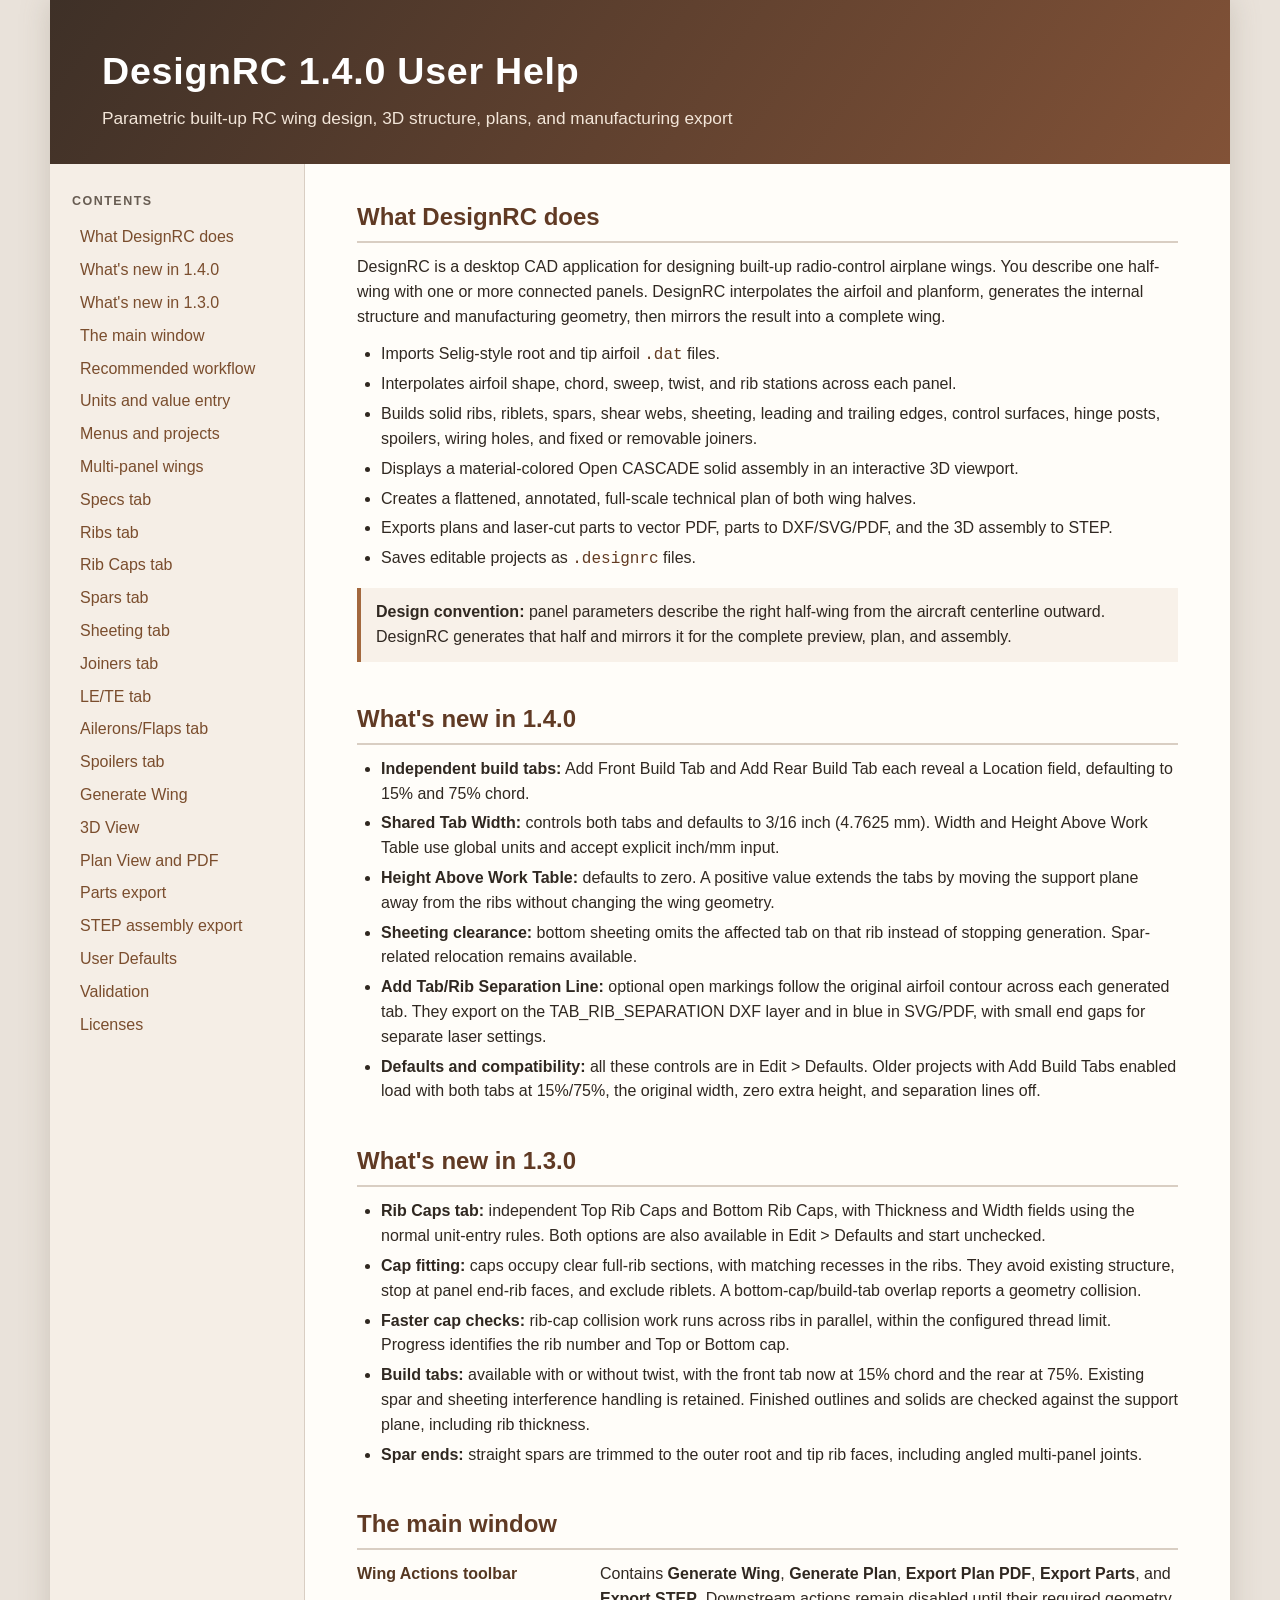
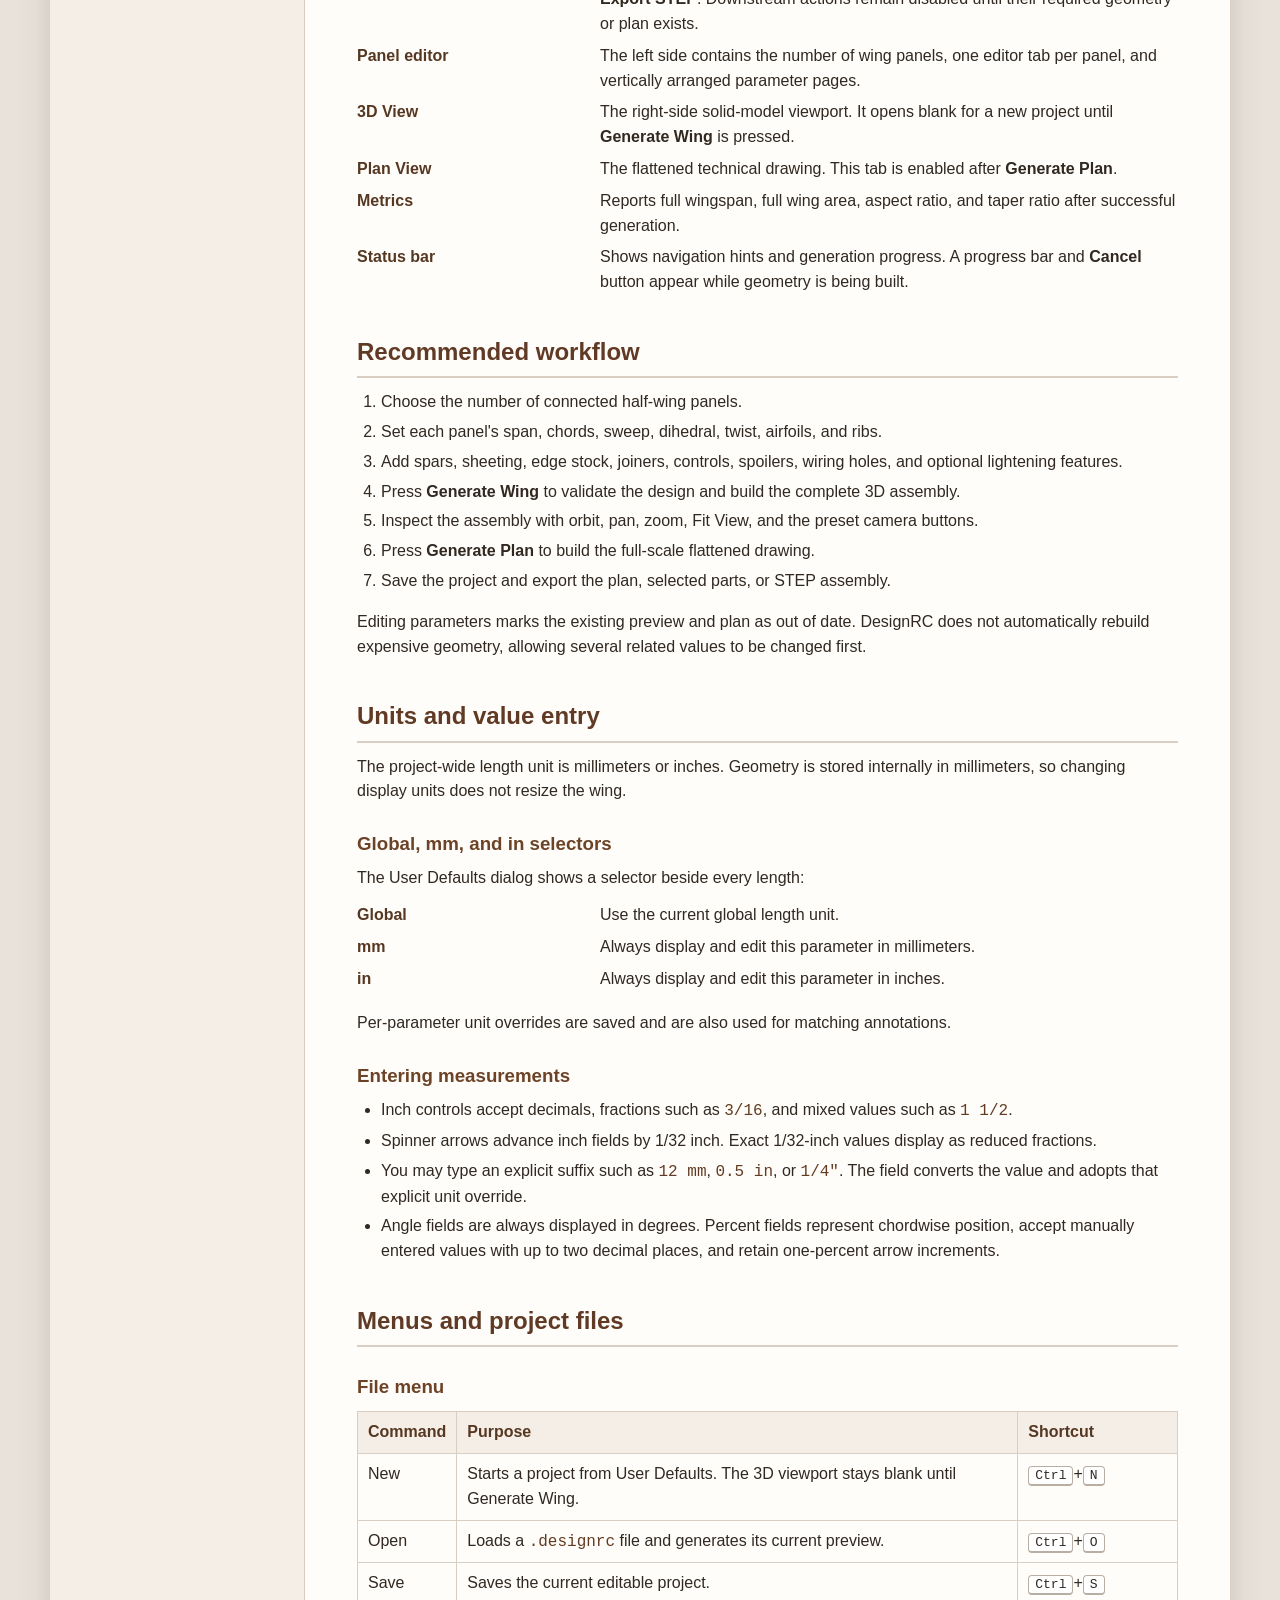
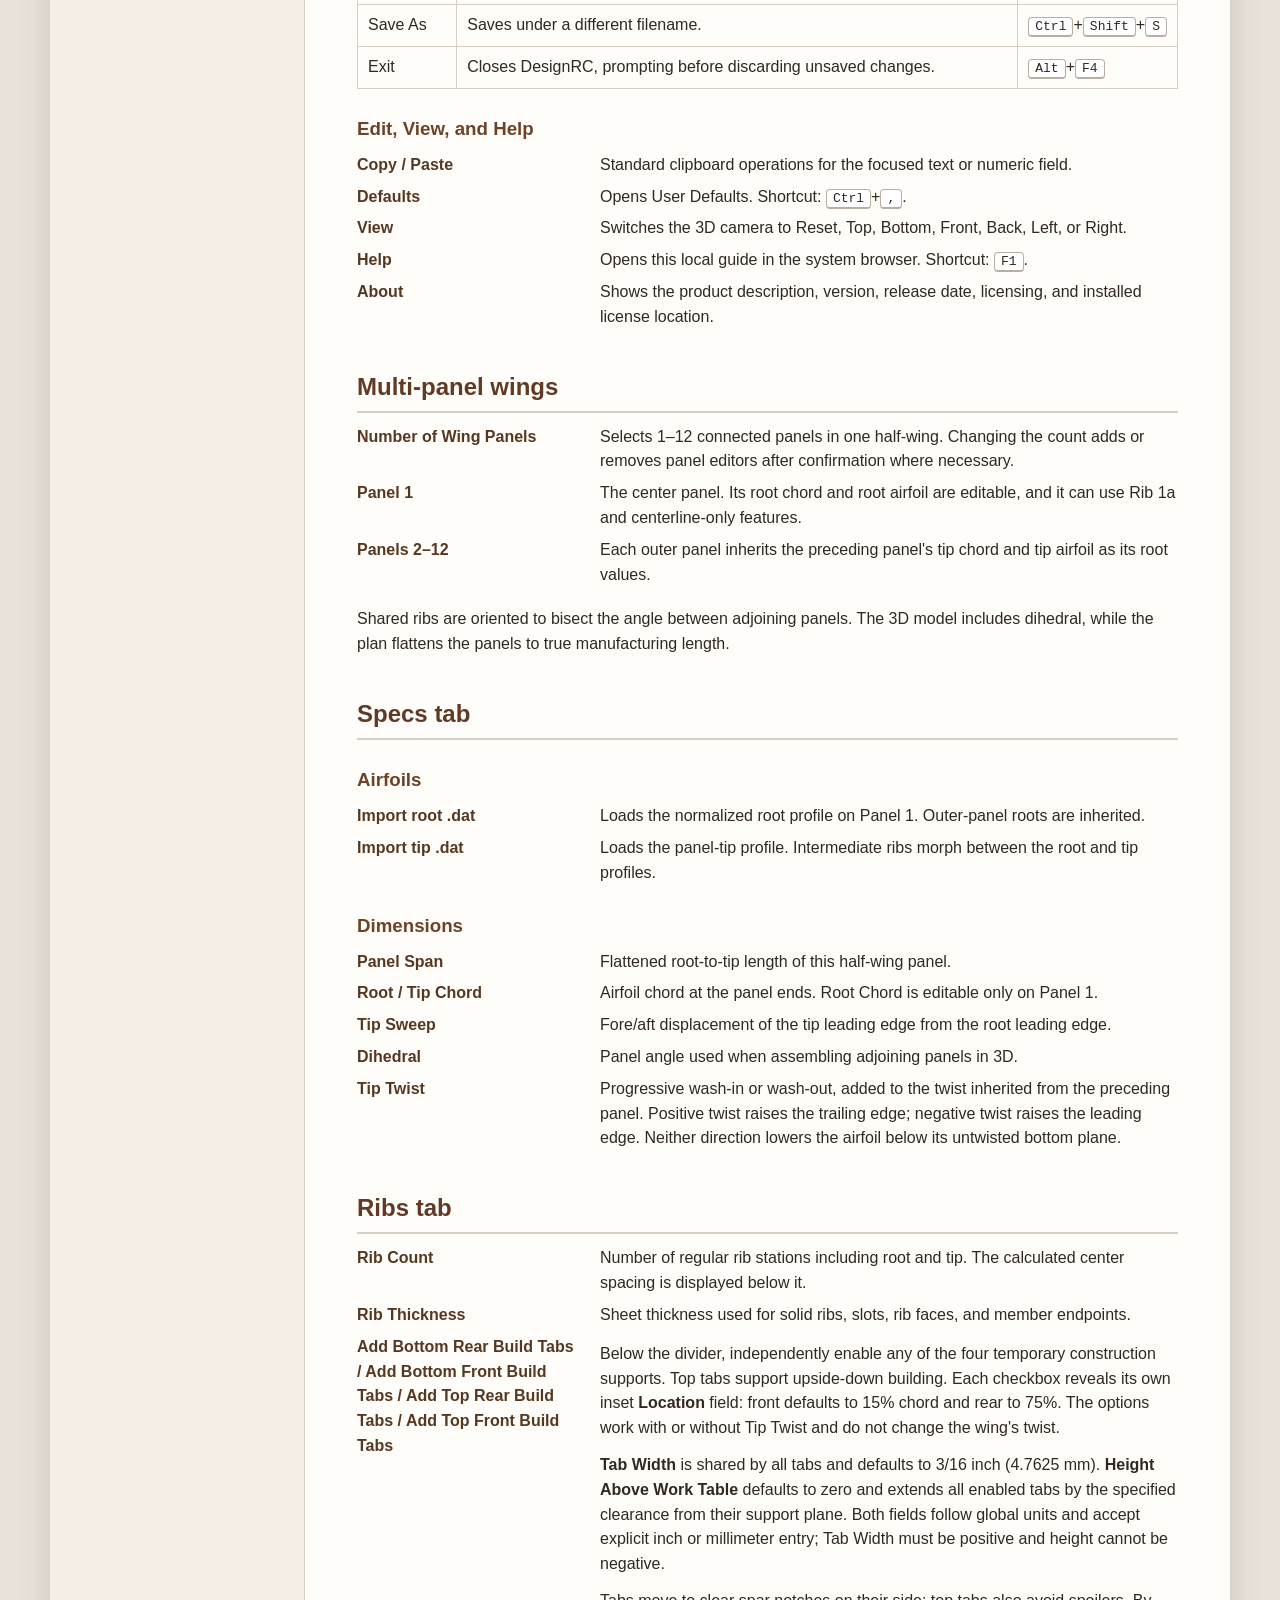
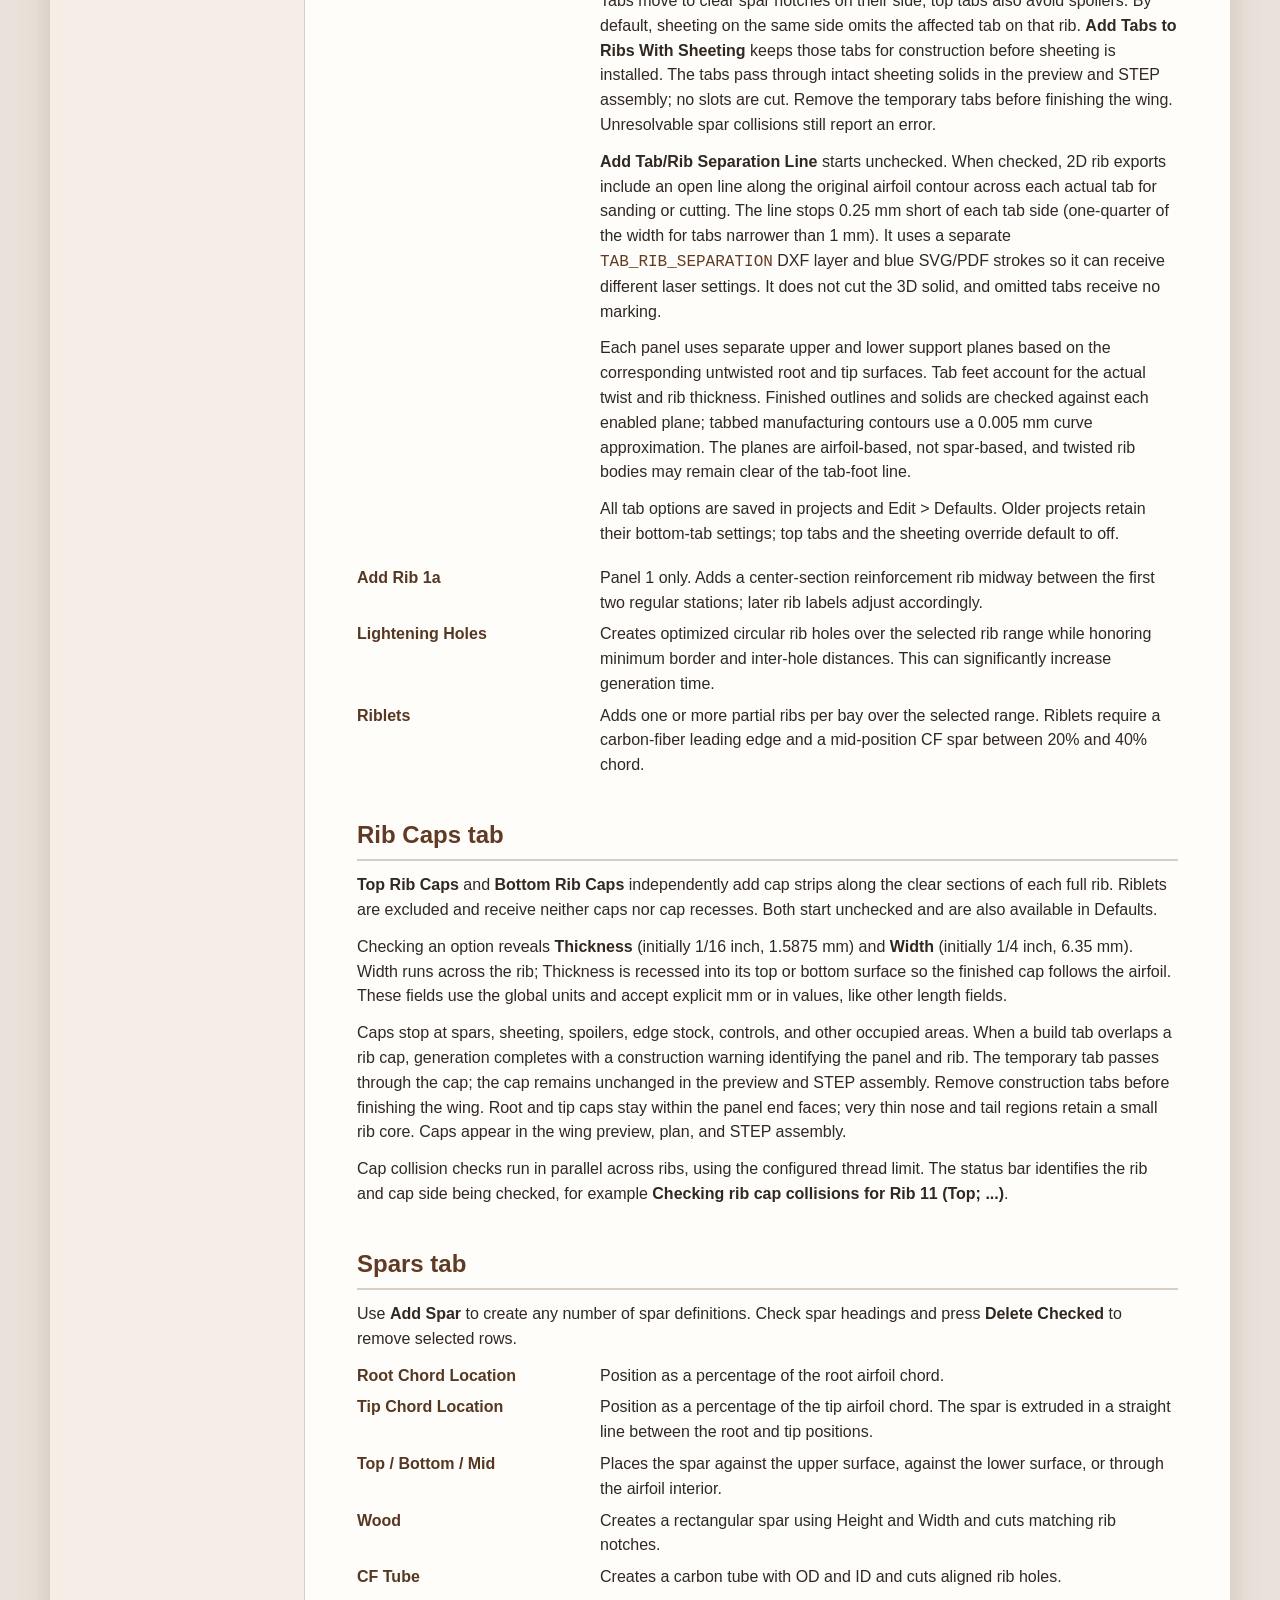
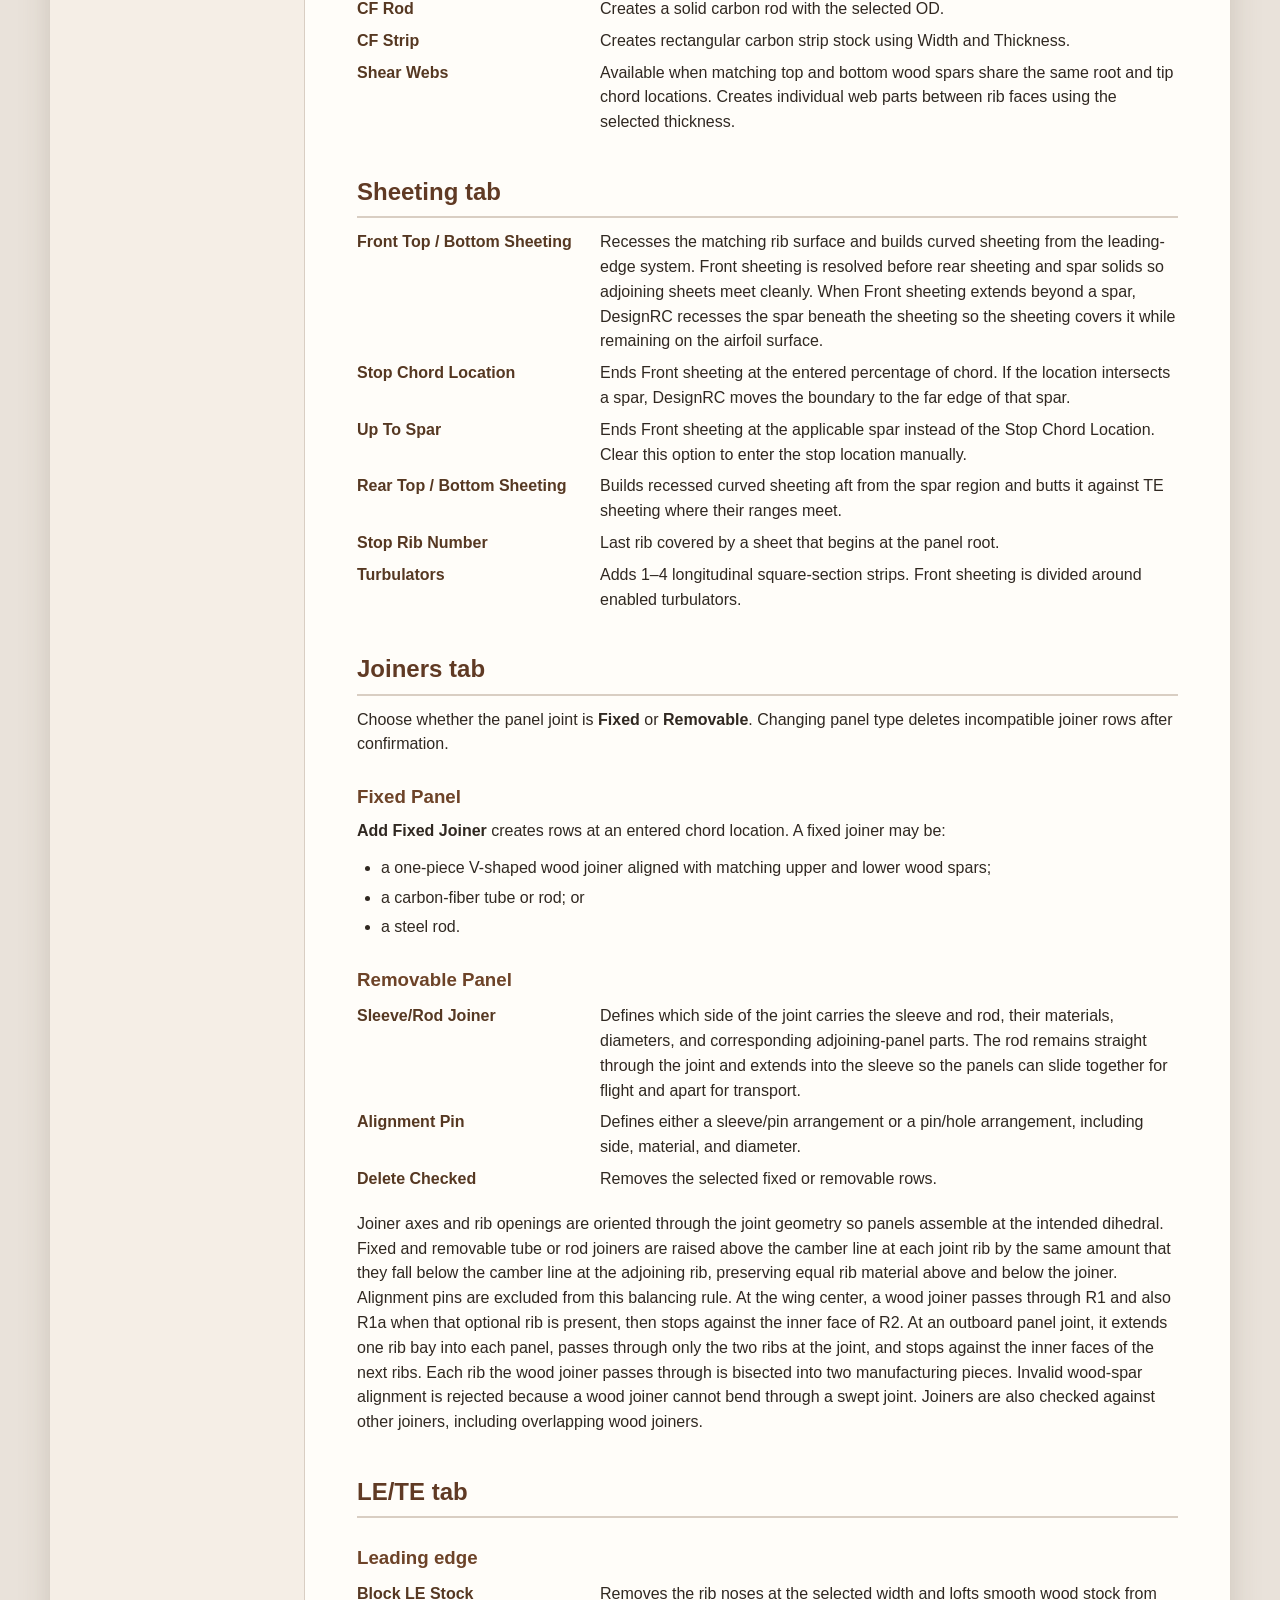
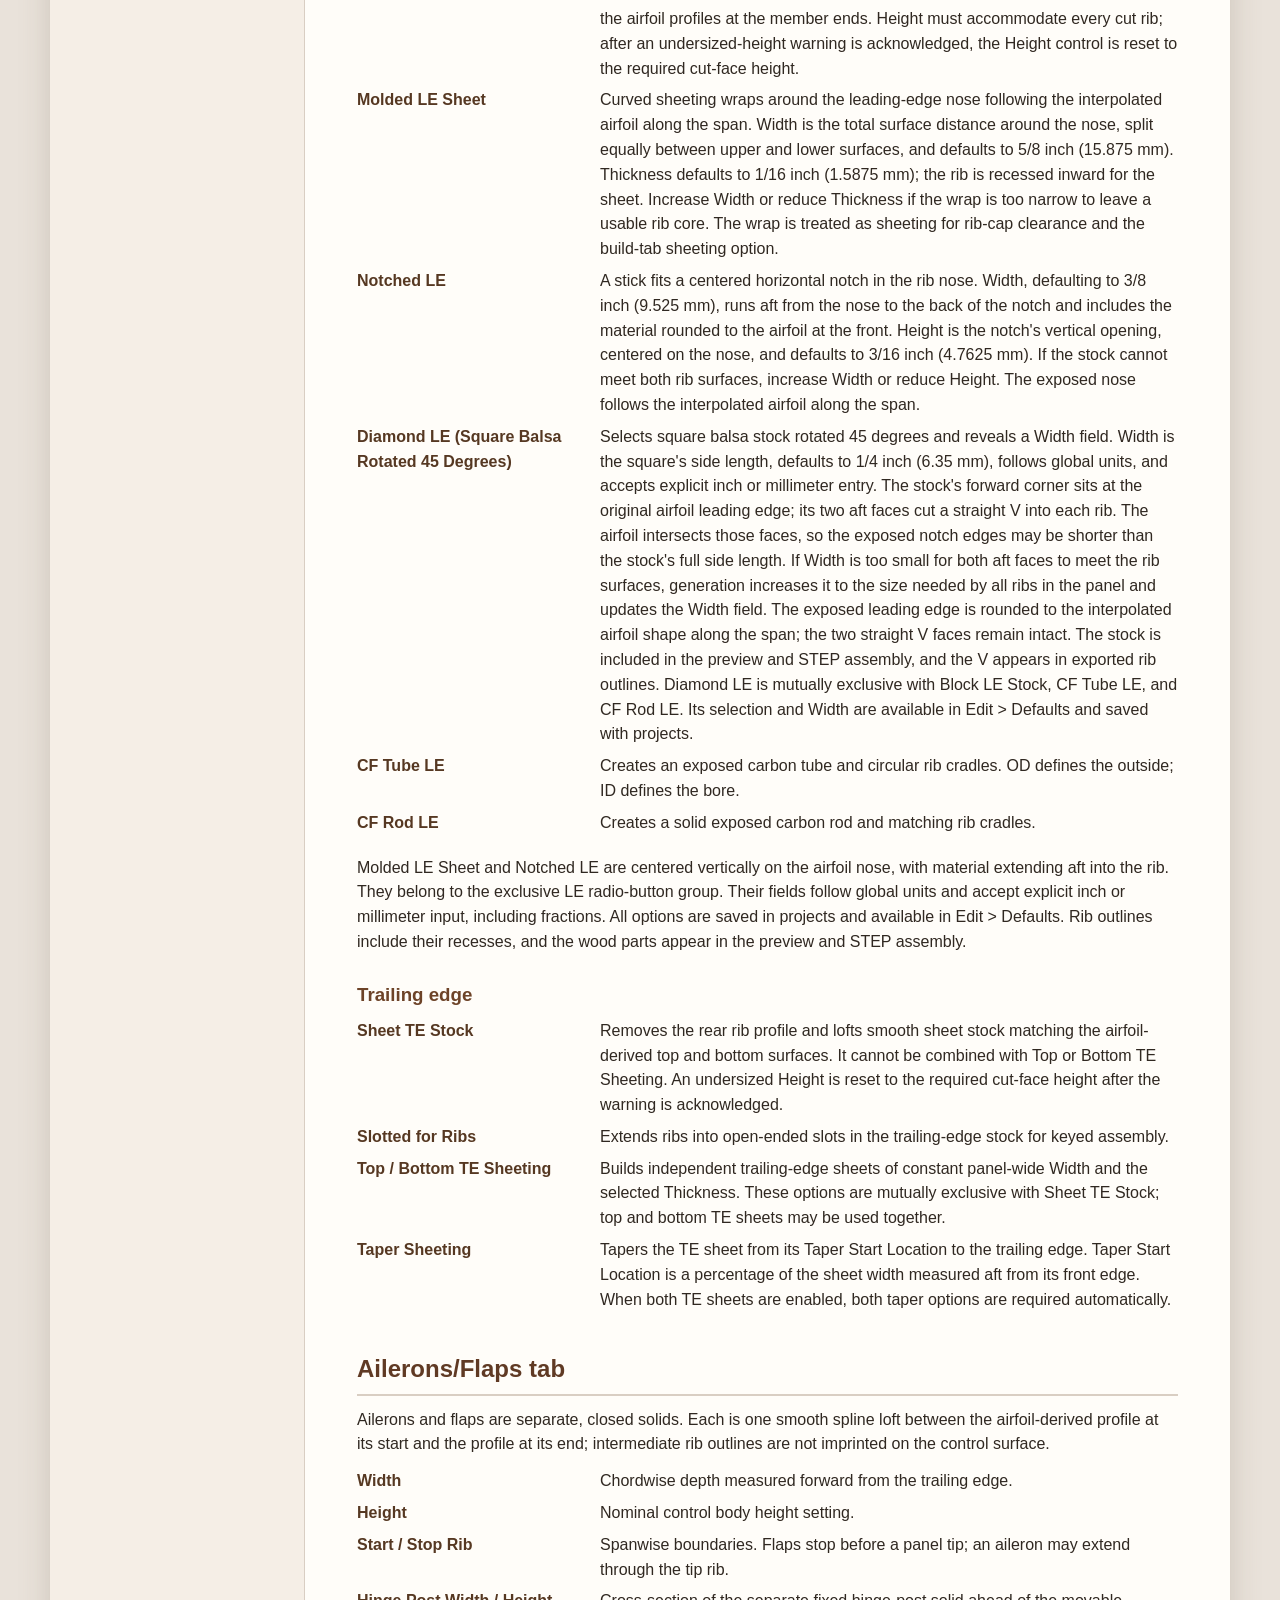
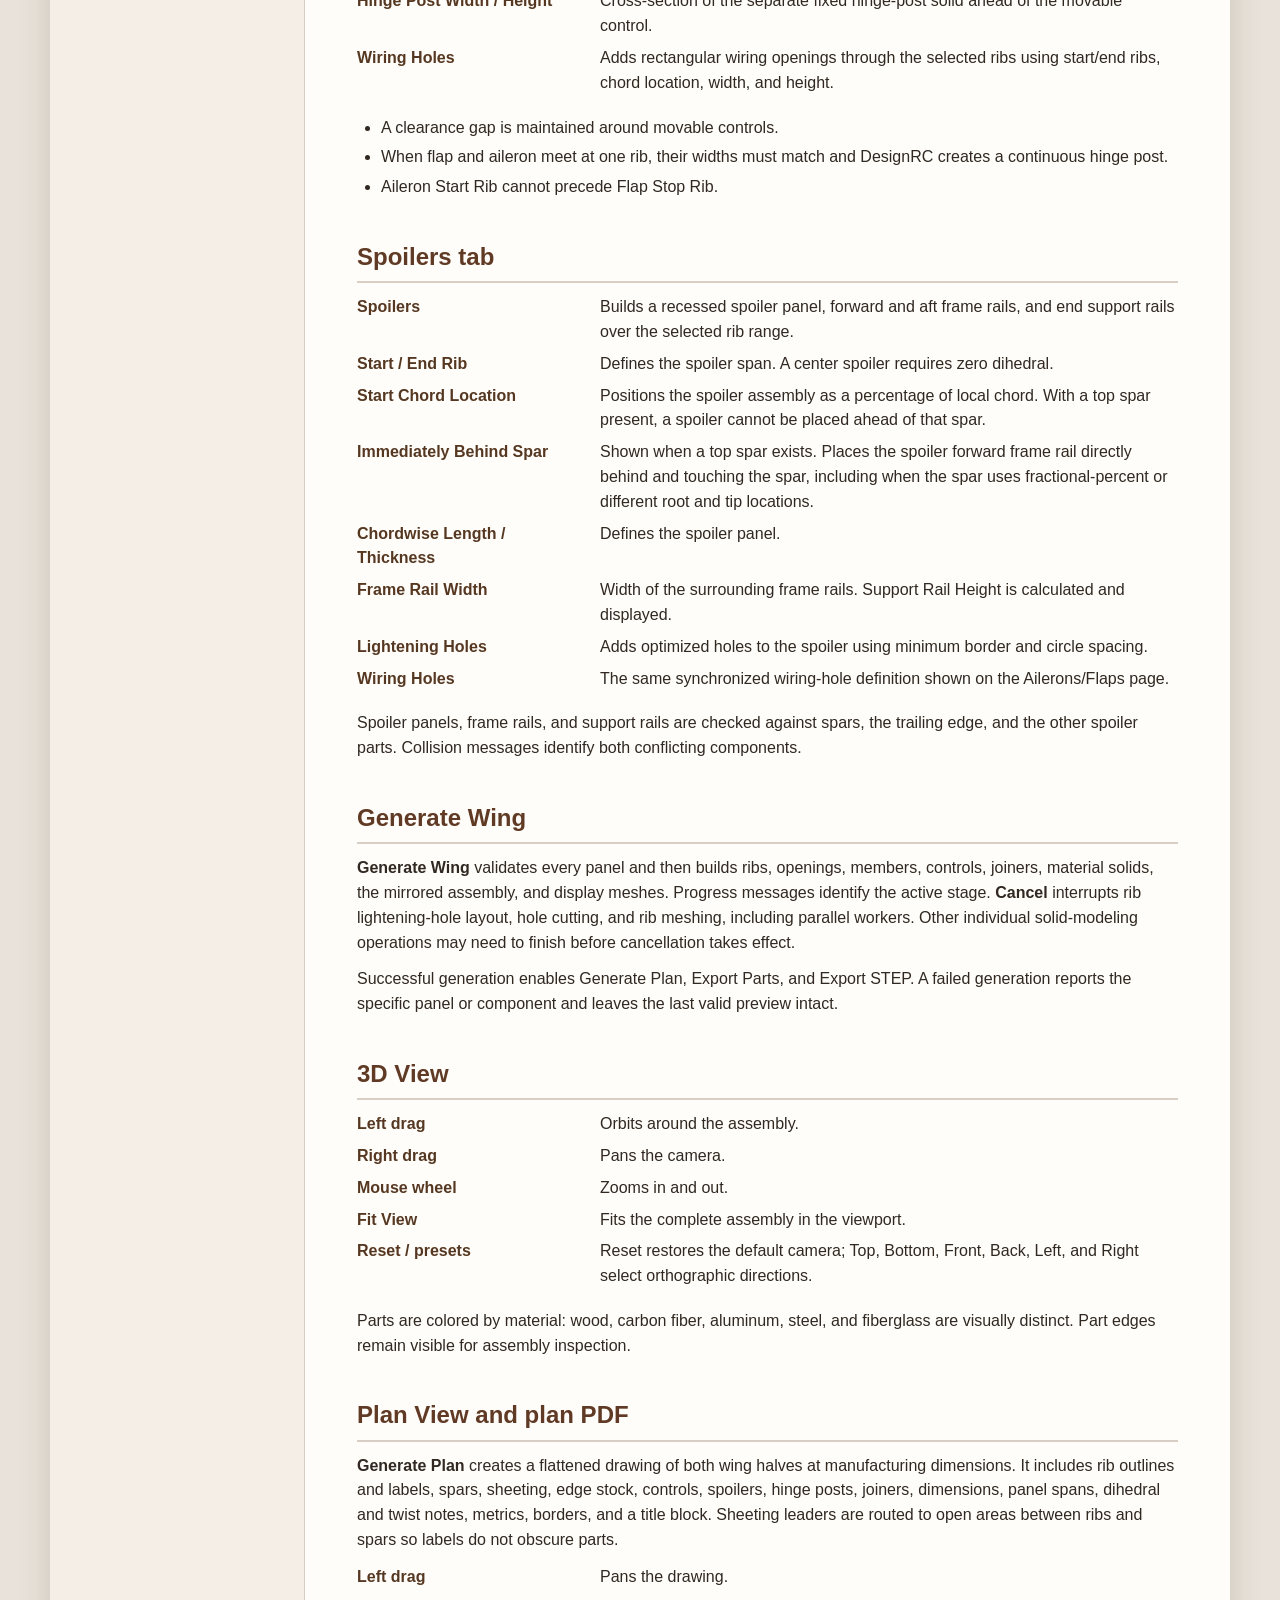
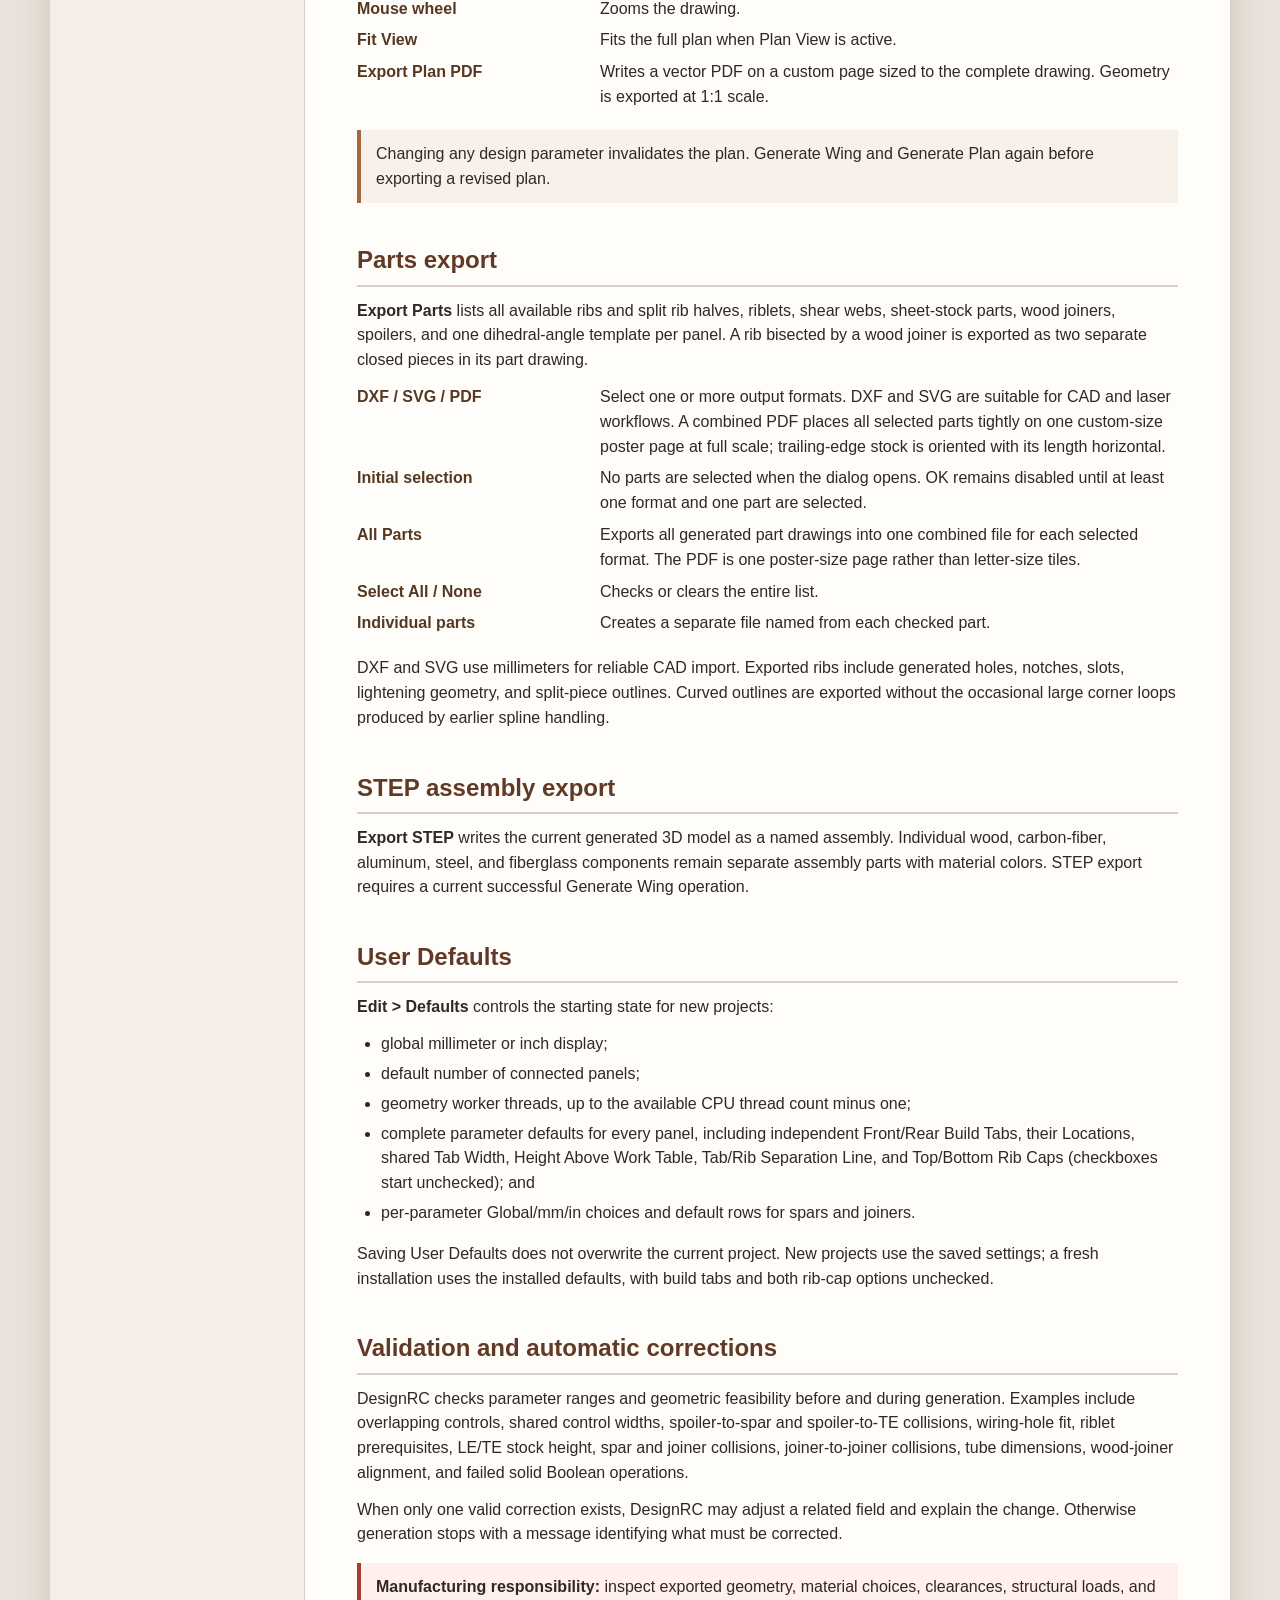
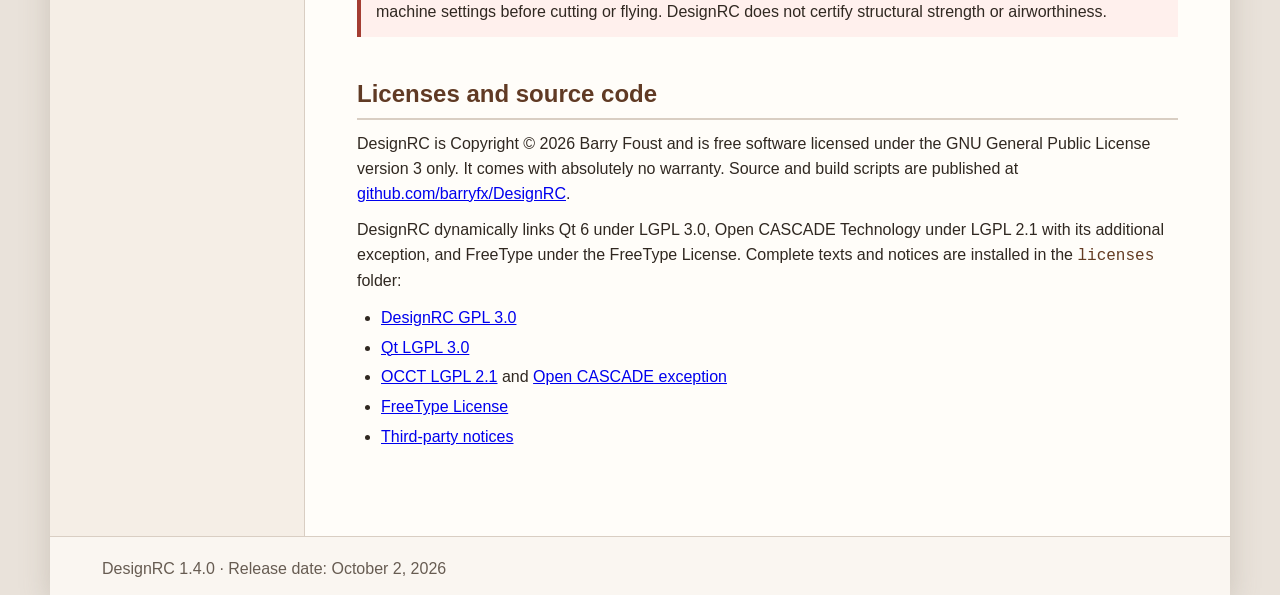
==== resources/help/index.html @ 23b4efbd "Add top build tabs and diamond, molded, and notched leading edges" ====
<!doctype html>
<html lang="en">
<head>
  <meta charset="utf-8">
  <meta name="viewport" content="width=device-width, initial-scale=1">
  <title>DesignRC 1.4.0 User Help</title>
  <style>
    :root { color-scheme:light; --ink:#302821; --muted:#675c52; --accent:#7a4d2d; --line:#d9cec3; --paper:#fffdf9; --panel:#f5eee6; }
    * { box-sizing:border-box; }
    html { scroll-behavior:smooth; }
    body { margin:0; color:var(--ink); background:#e9e2da; font:16px/1.55 "Segoe UI",Arial,sans-serif; }
    .page { max-width:1180px; margin:0 auto; min-height:100vh; background:var(--paper); box-shadow:0 0 28px #796b5b42; }
    header { padding:42px 52px 32px; color:white; background:linear-gradient(125deg,#3e3027,#825237); }
    header h1 { margin:0 0 5px; font-size:2.35rem; letter-spacing:.02em; }
    header p { margin:0; color:#f2e5d8; font-size:1.08rem; }
    .layout { display:grid; grid-template-columns:255px 1fr; }
    nav { padding:28px 22px; background:var(--panel); border-right:1px solid var(--line); }
    nav strong { display:block; margin:0 0 10px; color:var(--muted); font-size:.78rem; letter-spacing:.12em; text-transform:uppercase; }
    nav a { display:block; padding:4px 8px; color:var(--accent); text-decoration:none; border-radius:4px; }
    nav a:hover { background:#eadbcd; }
    main { min-width:0; padding:34px 52px 70px; }
    h2 { margin:38px 0 12px; padding-bottom:6px; color:#603a24; border-bottom:2px solid var(--line); }
    h2:first-child { margin-top:0; }
    h3 { margin:25px 0 8px; color:#6d4328; }
    h4 { margin:18px 0 5px; }
    p { margin:7px 0 12px; }
    ul,ol { margin:7px 0 16px; padding-left:24px; }
    li { margin:5px 0; }
    dl { display:grid; grid-template-columns:minmax(165px,225px) 1fr; gap:7px 18px; margin:10px 0 20px; }
    dt { color:#563822; font-weight:650; }
    dd { margin:0; }
    .note { margin:16px 0; padding:12px 15px; background:#f8f1e9; border-left:4px solid #a3683e; }
    .warning { border-left-color:#a43d32; background:#fff0ed; }
    kbd { padding:1px 6px; background:white; border:1px solid #b9aea4; border-bottom-width:2px; border-radius:4px; font:13px Consolas,monospace; }
    code { color:#633b22; }
    table { width:100%; margin:10px 0 22px; border-collapse:collapse; }
    th,td { padding:8px 10px; text-align:left; vertical-align:top; border:1px solid var(--line); }
    th { color:#563822; background:var(--panel); }
    footer { padding:20px 52px; color:var(--muted); background:#faf6f1; border-top:1px solid var(--line); }
    @media (max-width:820px) { .layout{display:block} nav{border-right:0;border-bottom:1px solid var(--line)} main,header{padding-left:26px;padding-right:26px} dl{grid-template-columns:1fr} dt{margin-top:8px} }
    @media print { body{background:white}.page{max-width:none;box-shadow:none}.layout{display:block}nav{display:none}main{padding:20px 30px}h2{break-after:avoid}table,.note{break-inside:avoid} }
  </style>
</head>
<body>
<div class="page">
  <header>
    <h1>DesignRC 1.4.0 User Help</h1>
    <p>Parametric built-up RC wing design, 3D structure, plans, and manufacturing export</p>
  </header>
  <div class="layout">
    <nav aria-label="Help topics">
      <strong>Contents</strong>
      <a href="#overview">What DesignRC does</a>
      <a href="#new-1-4">What's new in 1.4.0</a>
      <a href="#new-1-3">What's new in 1.3.0</a>
      <a href="#workspace">The main window</a>
      <a href="#workflow">Recommended workflow</a>
      <a href="#units">Units and value entry</a>
      <a href="#projects">Menus and projects</a>
      <a href="#panels">Multi-panel wings</a>
      <a href="#specs">Specs tab</a>
      <a href="#ribs">Ribs tab</a>
      <a href="#rib-caps">Rib Caps tab</a>
      <a href="#spars">Spars tab</a>
      <a href="#sheeting">Sheeting tab</a>
      <a href="#joiners">Joiners tab</a>
      <a href="#lete">LE/TE tab</a>
      <a href="#controls">Ailerons/Flaps tab</a>
      <a href="#spoilers">Spoilers tab</a>
      <a href="#generate">Generate Wing</a>
      <a href="#viewport">3D View</a>
      <a href="#plans">Plan View and PDF</a>
      <a href="#parts">Parts export</a>
      <a href="#step">STEP assembly export</a>
      <a href="#defaults">User Defaults</a>
      <a href="#validation">Validation</a>
      <a href="#licenses">Licenses</a>
    </nav>
    <main>
      <h2 id="overview">What DesignRC does</h2>
      <p>DesignRC is a desktop CAD application for designing built-up radio-control airplane wings. You describe one half-wing with one or more connected panels. DesignRC interpolates the airfoil and planform, generates the internal structure and manufacturing geometry, then mirrors the result into a complete wing.</p>
      <ul>
        <li>Imports Selig-style root and tip airfoil <code>.dat</code> files.</li>
        <li>Interpolates airfoil shape, chord, sweep, twist, and rib stations across each panel.</li>
        <li>Builds solid ribs, riblets, spars, shear webs, sheeting, leading and trailing edges, control surfaces, hinge posts, spoilers, wiring holes, and fixed or removable joiners.</li>
        <li>Displays a material-colored Open CASCADE solid assembly in an interactive 3D viewport.</li>
        <li>Creates a flattened, annotated, full-scale technical plan of both wing halves.</li>
        <li>Exports plans and laser-cut parts to vector PDF, parts to DXF/SVG/PDF, and the 3D assembly to STEP.</li>
        <li>Saves editable projects as <code>.designrc</code> files.</li>
      </ul>
      <div class="note"><strong>Design convention:</strong> panel parameters describe the right half-wing from the aircraft centerline outward. DesignRC generates that half and mirrors it for the complete preview, plan, and assembly.</div>

      <h2 id="new-1-4">What's new in 1.4.0</h2>
      <ul>
        <li><strong>Independent build tabs:</strong> Add Front Build Tab and Add Rear Build Tab each reveal a Location field, defaulting to 15% and 75% chord.</li>
        <li><strong>Shared Tab Width:</strong> controls both tabs and defaults to 3/16 inch (4.7625 mm). Width and Height Above Work Table use global units and accept explicit inch/mm input.</li>
        <li><strong>Height Above Work Table:</strong> defaults to zero. A positive value extends the tabs by moving the support plane away from the ribs without changing the wing geometry.</li>
        <li><strong>Sheeting clearance:</strong> bottom sheeting omits the affected tab on that rib instead of stopping generation. Spar-related relocation remains available.</li>
        <li><strong>Add Tab/Rib Separation Line:</strong> optional open markings follow the original airfoil contour across each generated tab. They export on the TAB_RIB_SEPARATION DXF layer and in blue in SVG/PDF, with small end gaps for separate laser settings.</li>
        <li><strong>Defaults and compatibility:</strong> all these controls are in Edit &gt; Defaults. Older projects with Add Build Tabs enabled load with both tabs at 15%/75%, the original width, zero extra height, and separation lines off.</li>
      </ul>

      <h2 id="new-1-3">What's new in 1.3.0</h2>
      <ul>
        <li><strong>Rib Caps tab:</strong> independent Top Rib Caps and Bottom Rib Caps, with Thickness and Width fields using the normal unit-entry rules. Both options are also available in Edit &gt; Defaults and start unchecked.</li>
        <li><strong>Cap fitting:</strong> caps occupy clear full-rib sections, with matching recesses in the ribs. They avoid existing structure, stop at panel end-rib faces, and exclude riblets. A bottom-cap/build-tab overlap reports a geometry collision.</li>
        <li><strong>Faster cap checks:</strong> rib-cap collision work runs across ribs in parallel, within the configured thread limit. Progress identifies the rib number and Top or Bottom cap.</li>
        <li><strong>Build tabs:</strong> available with or without twist, with the front tab now at 15% chord and the rear at 75%. Existing spar and sheeting interference handling is retained. Finished outlines and solids are checked against the support plane, including rib thickness.</li>
        <li><strong>Spar ends:</strong> straight spars are trimmed to the outer root and tip rib faces, including angled multi-panel joints.</li>
      </ul>

      <h2 id="workspace">The main window</h2>
      <dl>
        <dt>Wing Actions toolbar</dt><dd>Contains <strong>Generate Wing</strong>, <strong>Generate Plan</strong>, <strong>Export Plan PDF</strong>, <strong>Export Parts</strong>, and <strong>Export STEP</strong>. Downstream actions remain disabled until their required geometry or plan exists.</dd>
        <dt>Panel editor</dt><dd>The left side contains the number of wing panels, one editor tab per panel, and vertically arranged parameter pages.</dd>
        <dt>3D View</dt><dd>The right-side solid-model viewport. It opens blank for a new project until <strong>Generate Wing</strong> is pressed.</dd>
        <dt>Plan View</dt><dd>The flattened technical drawing. This tab is enabled after <strong>Generate Plan</strong>.</dd>
        <dt>Metrics</dt><dd>Reports full wingspan, full wing area, aspect ratio, and taper ratio after successful generation.</dd>
        <dt>Status bar</dt><dd>Shows navigation hints and generation progress. A progress bar and <strong>Cancel</strong> button appear while geometry is being built.</dd>
      </dl>

      <h2 id="workflow">Recommended workflow</h2>
      <ol>
        <li>Choose the number of connected half-wing panels.</li>
        <li>Set each panel's span, chords, sweep, dihedral, twist, airfoils, and ribs.</li>
        <li>Add spars, sheeting, edge stock, joiners, controls, spoilers, wiring holes, and optional lightening features.</li>
        <li>Press <strong>Generate Wing</strong> to validate the design and build the complete 3D assembly.</li>
        <li>Inspect the assembly with orbit, pan, zoom, Fit View, and the preset camera buttons.</li>
        <li>Press <strong>Generate Plan</strong> to build the full-scale flattened drawing.</li>
        <li>Save the project and export the plan, selected parts, or STEP assembly.</li>
      </ol>
      <p>Editing parameters marks the existing preview and plan as out of date. DesignRC does not automatically rebuild expensive geometry, allowing several related values to be changed first.</p>

      <h2 id="units">Units and value entry</h2>
      <p>The project-wide length unit is millimeters or inches. Geometry is stored internally in millimeters, so changing display units does not resize the wing.</p>
      <h3>Global, mm, and in selectors</h3>
      <p>The User Defaults dialog shows a selector beside every length:</p>
      <dl>
        <dt>Global</dt><dd>Use the current global length unit.</dd>
        <dt>mm</dt><dd>Always display and edit this parameter in millimeters.</dd>
        <dt>in</dt><dd>Always display and edit this parameter in inches.</dd>
      </dl>
      <p>Per-parameter unit overrides are saved and are also used for matching annotations.</p>
      <h3>Entering measurements</h3>
      <ul>
        <li>Inch controls accept decimals, fractions such as <code>3/16</code>, and mixed values such as <code>1 1/2</code>.</li>
        <li>Spinner arrows advance inch fields by 1/32 inch. Exact 1/32-inch values display as reduced fractions.</li>
        <li>You may type an explicit suffix such as <code>12 mm</code>, <code>0.5 in</code>, or <code>1/4"</code>. The field converts the value and adopts that explicit unit override.</li>
        <li>Angle fields are always displayed in degrees. Percent fields represent chordwise position, accept manually entered values with up to two decimal places, and retain one-percent arrow increments.</li>
      </ul>

      <h2 id="projects">Menus and project files</h2>
      <h3>File menu</h3>
      <table>
        <tr><th>Command</th><th>Purpose</th><th>Shortcut</th></tr>
        <tr><td>New</td><td>Starts a project from User Defaults. The 3D viewport stays blank until Generate Wing.</td><td><kbd>Ctrl</kbd>+<kbd>N</kbd></td></tr>
        <tr><td>Open</td><td>Loads a <code>.designrc</code> file and generates its current preview.</td><td><kbd>Ctrl</kbd>+<kbd>O</kbd></td></tr>
        <tr><td>Save</td><td>Saves the current editable project.</td><td><kbd>Ctrl</kbd>+<kbd>S</kbd></td></tr>
        <tr><td>Save As</td><td>Saves under a different filename.</td><td><kbd>Ctrl</kbd>+<kbd>Shift</kbd>+<kbd>S</kbd></td></tr>
        <tr><td>Exit</td><td>Closes DesignRC, prompting before discarding unsaved changes.</td><td><kbd>Alt</kbd>+<kbd>F4</kbd></td></tr>
      </table>
      <h3>Edit, View, and Help</h3>
      <dl>
        <dt>Copy / Paste</dt><dd>Standard clipboard operations for the focused text or numeric field.</dd>
        <dt>Defaults</dt><dd>Opens User Defaults. Shortcut: <kbd>Ctrl</kbd>+<kbd>,</kbd>.</dd>
        <dt>View</dt><dd>Switches the 3D camera to Reset, Top, Bottom, Front, Back, Left, or Right.</dd>
        <dt>Help</dt><dd>Opens this local guide in the system browser. Shortcut: <kbd>F1</kbd>.</dd>
        <dt>About</dt><dd>Shows the product description, version, release date, licensing, and installed license location.</dd>
      </dl>

      <h2 id="panels">Multi-panel wings</h2>
      <dl>
        <dt>Number of Wing Panels</dt><dd>Selects 1–12 connected panels in one half-wing. Changing the count adds or removes panel editors after confirmation where necessary.</dd>
        <dt>Panel 1</dt><dd>The center panel. Its root chord and root airfoil are editable, and it can use Rib 1a and centerline-only features.</dd>
        <dt>Panels 2–12</dt><dd>Each outer panel inherits the preceding panel's tip chord and tip airfoil as its root values.</dd>
      </dl>
      <p>Shared ribs are oriented to bisect the angle between adjoining panels. The 3D model includes dihedral, while the plan flattens the panels to true manufacturing length.</p>

      <h2 id="specs">Specs tab</h2>
      <h3>Airfoils</h3>
      <dl>
        <dt>Import root .dat</dt><dd>Loads the normalized root profile on Panel 1. Outer-panel roots are inherited.</dd>
        <dt>Import tip .dat</dt><dd>Loads the panel-tip profile. Intermediate ribs morph between the root and tip profiles.</dd>
      </dl>
      <h3>Dimensions</h3>
      <dl>
        <dt>Panel Span</dt><dd>Flattened root-to-tip length of this half-wing panel.</dd>
        <dt>Root / Tip Chord</dt><dd>Airfoil chord at the panel ends. Root Chord is editable only on Panel 1.</dd>
        <dt>Tip Sweep</dt><dd>Fore/aft displacement of the tip leading edge from the root leading edge.</dd>
        <dt>Dihedral</dt><dd>Panel angle used when assembling adjoining panels in 3D.</dd>
        <dt>Tip Twist</dt><dd>Progressive wash-in or wash-out, added to the twist inherited from the preceding panel. Positive twist raises the trailing edge; negative twist raises the leading edge. Neither direction lowers the airfoil below its untwisted bottom plane.</dd>
      </dl>

      <h2 id="ribs">Ribs tab</h2>
      <dl>
        <dt>Rib Count</dt><dd>Number of regular rib stations including root and tip. The calculated center spacing is displayed below it.</dd>
        <dt>Rib Thickness</dt><dd>Sheet thickness used for solid ribs, slots, rib faces, and member endpoints.</dd>
        <dt>Add Bottom Rear Build Tabs / Add Bottom Front Build Tabs / Add Top Rear Build Tabs / Add Top Front Build Tabs</dt>
        <dd>
          <p>Below the divider, independently enable any of the four temporary construction supports. Top tabs support upside-down building. Each checkbox reveals its own inset <strong>Location</strong> field: front defaults to 15% chord and rear to 75%. The options work with or without Tip Twist and do not change the wing's twist.</p>
          <p><strong>Tab Width</strong> is shared by all tabs and defaults to 3/16 inch (4.7625 mm). <strong>Height Above Work Table</strong> defaults to zero and extends all enabled tabs by the specified clearance from their support plane. Both fields follow global units and accept explicit inch or millimeter entry; Tab Width must be positive and height cannot be negative.</p>
          <p>Tabs move to clear spar notches on their side; top tabs also avoid spoilers. By default, sheeting on the same side omits the affected tab on that rib. <strong>Add Tabs to Ribs With Sheeting</strong> keeps those tabs for construction before sheeting is installed. The tabs pass through intact sheeting solids in the preview and STEP assembly; no slots are cut. Remove the temporary tabs before finishing the wing. Unresolvable spar collisions still report an error.</p>
          <p><strong>Add Tab/Rib Separation Line</strong> starts unchecked. When checked, 2D rib exports include an open line along the original airfoil contour across each actual tab for sanding or cutting. The line stops 0.25 mm short of each tab side (one-quarter of the width for tabs narrower than 1 mm). It uses a separate <code>TAB_RIB_SEPARATION</code> DXF layer and blue SVG/PDF strokes so it can receive different laser settings. It does not cut the 3D solid, and omitted tabs receive no marking.</p>
          <p>Each panel uses separate upper and lower support planes based on the corresponding untwisted root and tip surfaces. Tab feet account for the actual twist and rib thickness. Finished outlines and solids are checked against each enabled plane; tabbed manufacturing contours use a 0.005 mm curve approximation. The planes are airfoil-based, not spar-based, and twisted rib bodies may remain clear of the tab-foot line.</p>
          <p>All tab options are saved in projects and Edit &gt; Defaults. Older projects retain their bottom-tab settings; top tabs and the sheeting override default to off.</p>
        </dd>
        <dt>Add Rib 1a</dt><dd>Panel 1 only. Adds a center-section reinforcement rib midway between the first two regular stations; later rib labels adjust accordingly.</dd>
        <dt>Lightening Holes</dt><dd>Creates optimized circular rib holes over the selected rib range while honoring minimum border and inter-hole distances. This can significantly increase generation time.</dd>
        <dt>Riblets</dt><dd>Adds one or more partial ribs per bay over the selected range. Riblets require a carbon-fiber leading edge and a mid-position CF spar between 20% and 40% chord.</dd>
      </dl>

      <h2 id="rib-caps">Rib Caps tab</h2>
      <p><strong>Top Rib Caps</strong> and <strong>Bottom Rib Caps</strong> independently add cap strips along the clear sections of each full rib. Riblets are excluded and receive neither caps nor cap recesses. Both start unchecked and are also available in Defaults.</p>
      <p>Checking an option reveals <strong>Thickness</strong> (initially 1/16 inch, 1.5875 mm) and <strong>Width</strong> (initially 1/4 inch, 6.35 mm). Width runs across the rib; Thickness is recessed into its top or bottom surface so the finished cap follows the airfoil. These fields use the global units and accept explicit mm or in values, like other length fields.</p>
      <p>Caps stop at spars, sheeting, spoilers, edge stock, controls, and other occupied areas. When a build tab overlaps a rib cap, generation completes with a construction warning identifying the panel and rib. The temporary tab passes through the cap; the cap remains unchanged in the preview and STEP assembly. Remove construction tabs before finishing the wing. Root and tip caps stay within the panel end faces; very thin nose and tail regions retain a small rib core. Caps appear in the wing preview, plan, and STEP assembly.</p>
      <p>Cap collision checks run in parallel across ribs, using the configured thread limit. The status bar identifies the rib and cap side being checked, for example <strong>Checking rib cap collisions for Rib 11 (Top; ...)</strong>.</p>

      <h2 id="spars">Spars tab</h2>
      <p>Use <strong>Add Spar</strong> to create any number of spar definitions. Check spar headings and press <strong>Delete Checked</strong> to remove selected rows.</p>
      <dl>
        <dt>Root Chord Location</dt><dd>Position as a percentage of the root airfoil chord.</dd>
        <dt>Tip Chord Location</dt><dd>Position as a percentage of the tip airfoil chord. The spar is extruded in a straight line between the root and tip positions.</dd>
        <dt>Top / Bottom / Mid</dt><dd>Places the spar against the upper surface, against the lower surface, or through the airfoil interior.</dd>
        <dt>Wood</dt><dd>Creates a rectangular spar using Height and Width and cuts matching rib notches.</dd>
        <dt>CF Tube</dt><dd>Creates a carbon tube with OD and ID and cuts aligned rib holes.</dd>
        <dt>CF Rod</dt><dd>Creates a solid carbon rod with the selected OD.</dd>
        <dt>CF Strip</dt><dd>Creates rectangular carbon strip stock using Width and Thickness.</dd>
        <dt>Shear Webs</dt><dd>Available when matching top and bottom wood spars share the same root and tip chord locations. Creates individual web parts between rib faces using the selected thickness.</dd>
      </dl>

      <h2 id="sheeting">Sheeting tab</h2>
      <dl>
        <dt>Front Top / Bottom Sheeting</dt><dd>Recesses the matching rib surface and builds curved sheeting from the leading-edge system. Front sheeting is resolved before rear sheeting and spar solids so adjoining sheets meet cleanly. When Front sheeting extends beyond a spar, DesignRC recesses the spar beneath the sheeting so the sheeting covers it while remaining on the airfoil surface.</dd>
        <dt>Stop Chord Location</dt><dd>Ends Front sheeting at the entered percentage of chord. If the location intersects a spar, DesignRC moves the boundary to the far edge of that spar.</dd>
        <dt>Up To Spar</dt><dd>Ends Front sheeting at the applicable spar instead of the Stop Chord Location. Clear this option to enter the stop location manually.</dd>
        <dt>Rear Top / Bottom Sheeting</dt><dd>Builds recessed curved sheeting aft from the spar region and butts it against TE sheeting where their ranges meet.</dd>
        <dt>Stop Rib Number</dt><dd>Last rib covered by a sheet that begins at the panel root.</dd>
        <dt>Turbulators</dt><dd>Adds 1–4 longitudinal square-section strips. Front sheeting is divided around enabled turbulators.</dd>
      </dl>

      <h2 id="joiners">Joiners tab</h2>
      <p>Choose whether the panel joint is <strong>Fixed</strong> or <strong>Removable</strong>. Changing panel type deletes incompatible joiner rows after confirmation.</p>
      <h3>Fixed Panel</h3>
      <p><strong>Add Fixed Joiner</strong> creates rows at an entered chord location. A fixed joiner may be:</p>
      <ul>
        <li>a one-piece V-shaped wood joiner aligned with matching upper and lower wood spars;</li>
        <li>a carbon-fiber tube or rod; or</li>
        <li>a steel rod.</li>
      </ul>
      <h3>Removable Panel</h3>
      <dl>
        <dt>Sleeve/Rod Joiner</dt><dd>Defines which side of the joint carries the sleeve and rod, their materials, diameters, and corresponding adjoining-panel parts. The rod remains straight through the joint and extends into the sleeve so the panels can slide together for flight and apart for transport.</dd>
        <dt>Alignment Pin</dt><dd>Defines either a sleeve/pin arrangement or a pin/hole arrangement, including side, material, and diameter.</dd>
        <dt>Delete Checked</dt><dd>Removes the selected fixed or removable rows.</dd>
      </dl>
      <p>Joiner axes and rib openings are oriented through the joint geometry so panels assemble at the intended dihedral. Fixed and removable tube or rod joiners are raised above the camber line at each joint rib by the same amount that they fall below the camber line at the adjoining rib, preserving equal rib material above and below the joiner. Alignment pins are excluded from this balancing rule. At the wing center, a wood joiner passes through R1 and also R1a when that optional rib is present, then stops against the inner face of R2. At an outboard panel joint, it extends one rib bay into each panel, passes through only the two ribs at the joint, and stops against the inner faces of the next ribs. Each rib the wood joiner passes through is bisected into two manufacturing pieces. Invalid wood-spar alignment is rejected because a wood joiner cannot bend through a swept joint. Joiners are also checked against other joiners, including overlapping wood joiners.</p>

      <h2 id="lete">LE/TE tab</h2>
      <h3>Leading edge</h3>
      <dl>
        <dt>Block LE Stock</dt><dd>Removes the rib noses at the selected width and lofts smooth wood stock from the airfoil profiles at the member ends. Height must accommodate every cut rib; after an undersized-height warning is acknowledged, the Height control is reset to the required cut-face height.</dd>
        <dt>Molded LE Sheet</dt><dd>Curved sheeting wraps around the leading-edge nose following the interpolated airfoil along the span. Width is the total surface distance around the nose, split equally between upper and lower surfaces, and defaults to 5/8 inch (15.875 mm). Thickness defaults to 1/16 inch (1.5875 mm); the rib is recessed inward for the sheet. Increase Width or reduce Thickness if the wrap is too narrow to leave a usable rib core. The wrap is treated as sheeting for rib-cap clearance and the build-tab sheeting option.</dd>
        <dt>Notched LE</dt><dd>A stick fits a centered horizontal notch in the rib nose. Width, defaulting to 3/8 inch (9.525 mm), runs aft from the nose to the back of the notch and includes the material rounded to the airfoil at the front. Height is the notch's vertical opening, centered on the nose, and defaults to 3/16 inch (4.7625 mm). If the stock cannot meet both rib surfaces, increase Width or reduce Height. The exposed nose follows the interpolated airfoil along the span.</dd>
        <dt>Diamond LE (Square Balsa Rotated 45 Degrees)</dt><dd>Selects square balsa stock rotated 45 degrees and reveals a Width field. Width is the square's side length, defaults to 1/4 inch (6.35 mm), follows global units, and accepts explicit inch or millimeter entry. The stock's forward corner sits at the original airfoil leading edge; its two aft faces cut a straight V into each rib. The airfoil intersects those faces, so the exposed notch edges may be shorter than the stock's full side length. If Width is too small for both aft faces to meet the rib surfaces, generation increases it to the size needed by all ribs in the panel and updates the Width field. The exposed leading edge is rounded to the interpolated airfoil shape along the span; the two straight V faces remain intact. The stock is included in the preview and STEP assembly, and the V appears in exported rib outlines. Diamond LE is mutually exclusive with Block LE Stock, CF Tube LE, and CF Rod LE. Its selection and Width are available in Edit &gt; Defaults and saved with projects.</dd>
        <dt>CF Tube LE</dt><dd>Creates an exposed carbon tube and circular rib cradles. OD defines the outside; ID defines the bore.</dd>
        <dt>CF Rod LE</dt><dd>Creates a solid exposed carbon rod and matching rib cradles.</dd>
      </dl>
      <p>Molded LE Sheet and Notched LE are centered vertically on the airfoil nose, with material extending aft into the rib. They belong to the exclusive LE radio-button group. Their fields follow global units and accept explicit inch or millimeter input, including fractions. All options are saved in projects and available in Edit &gt; Defaults. Rib outlines include their recesses, and the wood parts appear in the preview and STEP assembly.</p>
      <h3>Trailing edge</h3>
      <dl>
        <dt>Sheet TE Stock</dt><dd>Removes the rear rib profile and lofts smooth sheet stock matching the airfoil-derived top and bottom surfaces. It cannot be combined with Top or Bottom TE Sheeting. An undersized Height is reset to the required cut-face height after the warning is acknowledged.</dd>
        <dt>Slotted for Ribs</dt><dd>Extends ribs into open-ended slots in the trailing-edge stock for keyed assembly.</dd>
        <dt>Top / Bottom TE Sheeting</dt><dd>Builds independent trailing-edge sheets of constant panel-wide Width and the selected Thickness. These options are mutually exclusive with Sheet TE Stock; top and bottom TE sheets may be used together.</dd>
        <dt>Taper Sheeting</dt><dd>Tapers the TE sheet from its Taper Start Location to the trailing edge. Taper Start Location is a percentage of the sheet width measured aft from its front edge. When both TE sheets are enabled, both taper options are required automatically.</dd>
      </dl>

      <h2 id="controls">Ailerons/Flaps tab</h2>
      <p>Ailerons and flaps are separate, closed solids. Each is one smooth spline loft between the airfoil-derived profile at its start and the profile at its end; intermediate rib outlines are not imprinted on the control surface.</p>
      <dl>
        <dt>Width</dt><dd>Chordwise depth measured forward from the trailing edge.</dd>
        <dt>Height</dt><dd>Nominal control body height setting.</dd>
        <dt>Start / Stop Rib</dt><dd>Spanwise boundaries. Flaps stop before a panel tip; an aileron may extend through the tip rib.</dd>
        <dt>Hinge Post Width / Height</dt><dd>Cross-section of the separate fixed hinge-post solid ahead of the movable control.</dd>
        <dt>Wiring Holes</dt><dd>Adds rectangular wiring openings through the selected ribs using start/end ribs, chord location, width, and height.</dd>
      </dl>
      <ul>
        <li>A clearance gap is maintained around movable controls.</li>
        <li>When flap and aileron meet at one rib, their widths must match and DesignRC creates a continuous hinge post.</li>
        <li>Aileron Start Rib cannot precede Flap Stop Rib.</li>
      </ul>

      <h2 id="spoilers">Spoilers tab</h2>
      <dl>
        <dt>Spoilers</dt><dd>Builds a recessed spoiler panel, forward and aft frame rails, and end support rails over the selected rib range.</dd>
        <dt>Start / End Rib</dt><dd>Defines the spoiler span. A center spoiler requires zero dihedral.</dd>
        <dt>Start Chord Location</dt><dd>Positions the spoiler assembly as a percentage of local chord. With a top spar present, a spoiler cannot be placed ahead of that spar.</dd>
        <dt>Immediately Behind Spar</dt><dd>Shown when a top spar exists. Places the spoiler forward frame rail directly behind and touching the spar, including when the spar uses fractional-percent or different root and tip locations.</dd>
        <dt>Chordwise Length / Thickness</dt><dd>Defines the spoiler panel.</dd>
        <dt>Frame Rail Width</dt><dd>Width of the surrounding frame rails. Support Rail Height is calculated and displayed.</dd>
        <dt>Lightening Holes</dt><dd>Adds optimized holes to the spoiler using minimum border and circle spacing.</dd>
        <dt>Wiring Holes</dt><dd>The same synchronized wiring-hole definition shown on the Ailerons/Flaps page.</dd>
      </dl>
      <p>Spoiler panels, frame rails, and support rails are checked against spars, the trailing edge, and the other spoiler parts. Collision messages identify both conflicting components.</p>

      <h2 id="generate">Generate Wing</h2>
      <p><strong>Generate Wing</strong> validates every panel and then builds ribs, openings, members, controls, joiners, material solids, the mirrored assembly, and display meshes. Progress messages identify the active stage. <strong>Cancel</strong> interrupts rib lightening-hole layout, hole cutting, and rib meshing, including parallel workers. Other individual solid-modeling operations may need to finish before cancellation takes effect.</p>
      <p>Successful generation enables Generate Plan, Export Parts, and Export STEP. A failed generation reports the specific panel or component and leaves the last valid preview intact.</p>

      <h2 id="viewport">3D View</h2>
      <dl>
        <dt>Left drag</dt><dd>Orbits around the assembly.</dd>
        <dt>Right drag</dt><dd>Pans the camera.</dd>
        <dt>Mouse wheel</dt><dd>Zooms in and out.</dd>
        <dt>Fit View</dt><dd>Fits the complete assembly in the viewport.</dd>
        <dt>Reset / presets</dt><dd>Reset restores the default camera; Top, Bottom, Front, Back, Left, and Right select orthographic directions.</dd>
      </dl>
      <p>Parts are colored by material: wood, carbon fiber, aluminum, steel, and fiberglass are visually distinct. Part edges remain visible for assembly inspection.</p>

      <h2 id="plans">Plan View and plan PDF</h2>
      <p><strong>Generate Plan</strong> creates a flattened drawing of both wing halves at manufacturing dimensions. It includes rib outlines and labels, spars, sheeting, edge stock, controls, spoilers, hinge posts, joiners, dimensions, panel spans, dihedral and twist notes, metrics, borders, and a title block. Sheeting leaders are routed to open areas between ribs and spars so labels do not obscure parts.</p>
      <dl>
        <dt>Left drag</dt><dd>Pans the drawing.</dd>
        <dt>Mouse wheel</dt><dd>Zooms the drawing.</dd>
        <dt>Fit View</dt><dd>Fits the full plan when Plan View is active.</dd>
        <dt>Export Plan PDF</dt><dd>Writes a vector PDF on a custom page sized to the complete drawing. Geometry is exported at 1:1 scale.</dd>
      </dl>
      <div class="note">Changing any design parameter invalidates the plan. Generate Wing and Generate Plan again before exporting a revised plan.</div>

      <h2 id="parts">Parts export</h2>
      <p><strong>Export Parts</strong> lists all available ribs and split rib halves, riblets, shear webs, sheet-stock parts, wood joiners, spoilers, and one dihedral-angle template per panel. A rib bisected by a wood joiner is exported as two separate closed pieces in its part drawing.</p>
      <dl>
        <dt>DXF / SVG / PDF</dt><dd>Select one or more output formats. DXF and SVG are suitable for CAD and laser workflows. A combined PDF places all selected parts tightly on one custom-size poster page at full scale; trailing-edge stock is oriented with its length horizontal.</dd>
        <dt>Initial selection</dt><dd>No parts are selected when the dialog opens. OK remains disabled until at least one format and one part are selected.</dd>
        <dt>All Parts</dt><dd>Exports all generated part drawings into one combined file for each selected format. The PDF is one poster-size page rather than letter-size tiles.</dd>
        <dt>Select All / None</dt><dd>Checks or clears the entire list.</dd>
        <dt>Individual parts</dt><dd>Creates a separate file named from each checked part.</dd>
      </dl>
      <p>DXF and SVG use millimeters for reliable CAD import. Exported ribs include generated holes, notches, slots, lightening geometry, and split-piece outlines. Curved outlines are exported without the occasional large corner loops produced by earlier spline handling.</p>

      <h2 id="step">STEP assembly export</h2>
      <p><strong>Export STEP</strong> writes the current generated 3D model as a named assembly. Individual wood, carbon-fiber, aluminum, steel, and fiberglass components remain separate assembly parts with material colors. STEP export requires a current successful Generate Wing operation.</p>

      <h2 id="defaults">User Defaults</h2>
      <p><strong>Edit &gt; Defaults</strong> controls the starting state for new projects:</p>
      <ul>
        <li>global millimeter or inch display;</li>
        <li>default number of connected panels;</li>
        <li>geometry worker threads, up to the available CPU thread count minus one;</li>
        <li>complete parameter defaults for every panel, including independent Front/Rear Build Tabs, their Locations, shared Tab Width, Height Above Work Table, Tab/Rib Separation Line, and Top/Bottom Rib Caps (checkboxes start unchecked); and</li>
        <li>per-parameter Global/mm/in choices and default rows for spars and joiners.</li>
      </ul>
      <p>Saving User Defaults does not overwrite the current project. New projects use the saved settings; a fresh installation uses the installed defaults, with build tabs and both rib-cap options unchecked.</p>

      <h2 id="validation">Validation and automatic corrections</h2>
      <p>DesignRC checks parameter ranges and geometric feasibility before and during generation. Examples include overlapping controls, shared control widths, spoiler-to-spar and spoiler-to-TE collisions, wiring-hole fit, riblet prerequisites, LE/TE stock height, spar and joiner collisions, joiner-to-joiner collisions, tube dimensions, wood-joiner alignment, and failed solid Boolean operations.</p>
      <p>When only one valid correction exists, DesignRC may adjust a related field and explain the change. Otherwise generation stops with a message identifying what must be corrected.</p>
      <div class="note warning"><strong>Manufacturing responsibility:</strong> inspect exported geometry, material choices, clearances, structural loads, and machine settings before cutting or flying. DesignRC does not certify structural strength or airworthiness.</div>

      <h2 id="licenses">Licenses and source code</h2>
      <p>DesignRC is Copyright &copy; 2026 Barry Foust and is free software licensed under the GNU General Public License version 3 only. It comes with absolutely no warranty. Source and build scripts are published at <a href="https://github.com/barryfx/DesignRC">github.com/barryfx/DesignRC</a>.</p>
      <p>DesignRC dynamically links Qt 6 under LGPL 3.0, Open CASCADE Technology under LGPL 2.1 with its additional exception, and FreeType under the FreeType License. Complete texts and notices are installed in the <code>licenses</code> folder:</p>
      <ul>
        <li><a href="../licenses/DESIGNRC-GPL-3.0.txt">DesignRC GPL 3.0</a></li>
        <li><a href="../licenses/QT-LGPL-3.0.txt">Qt LGPL 3.0</a></li>
        <li><a href="../licenses/OCCT-LGPL-2.1.txt">OCCT LGPL 2.1</a> and <a href="../licenses/OCCT-LGPL-EXCEPTION.txt">Open CASCADE exception</a></li>
        <li><a href="../licenses/FREETYPE-FTL.txt">FreeType License</a></li>
        <li><a href="../licenses/THIRD_PARTY_NOTICES.md">Third-party notices</a></li>
      </ul>
    </main>
  </div>
  <footer>DesignRC 1.4.0 &middot; Release date: October 2, 2026</footer>
</div>
</body>
</html>
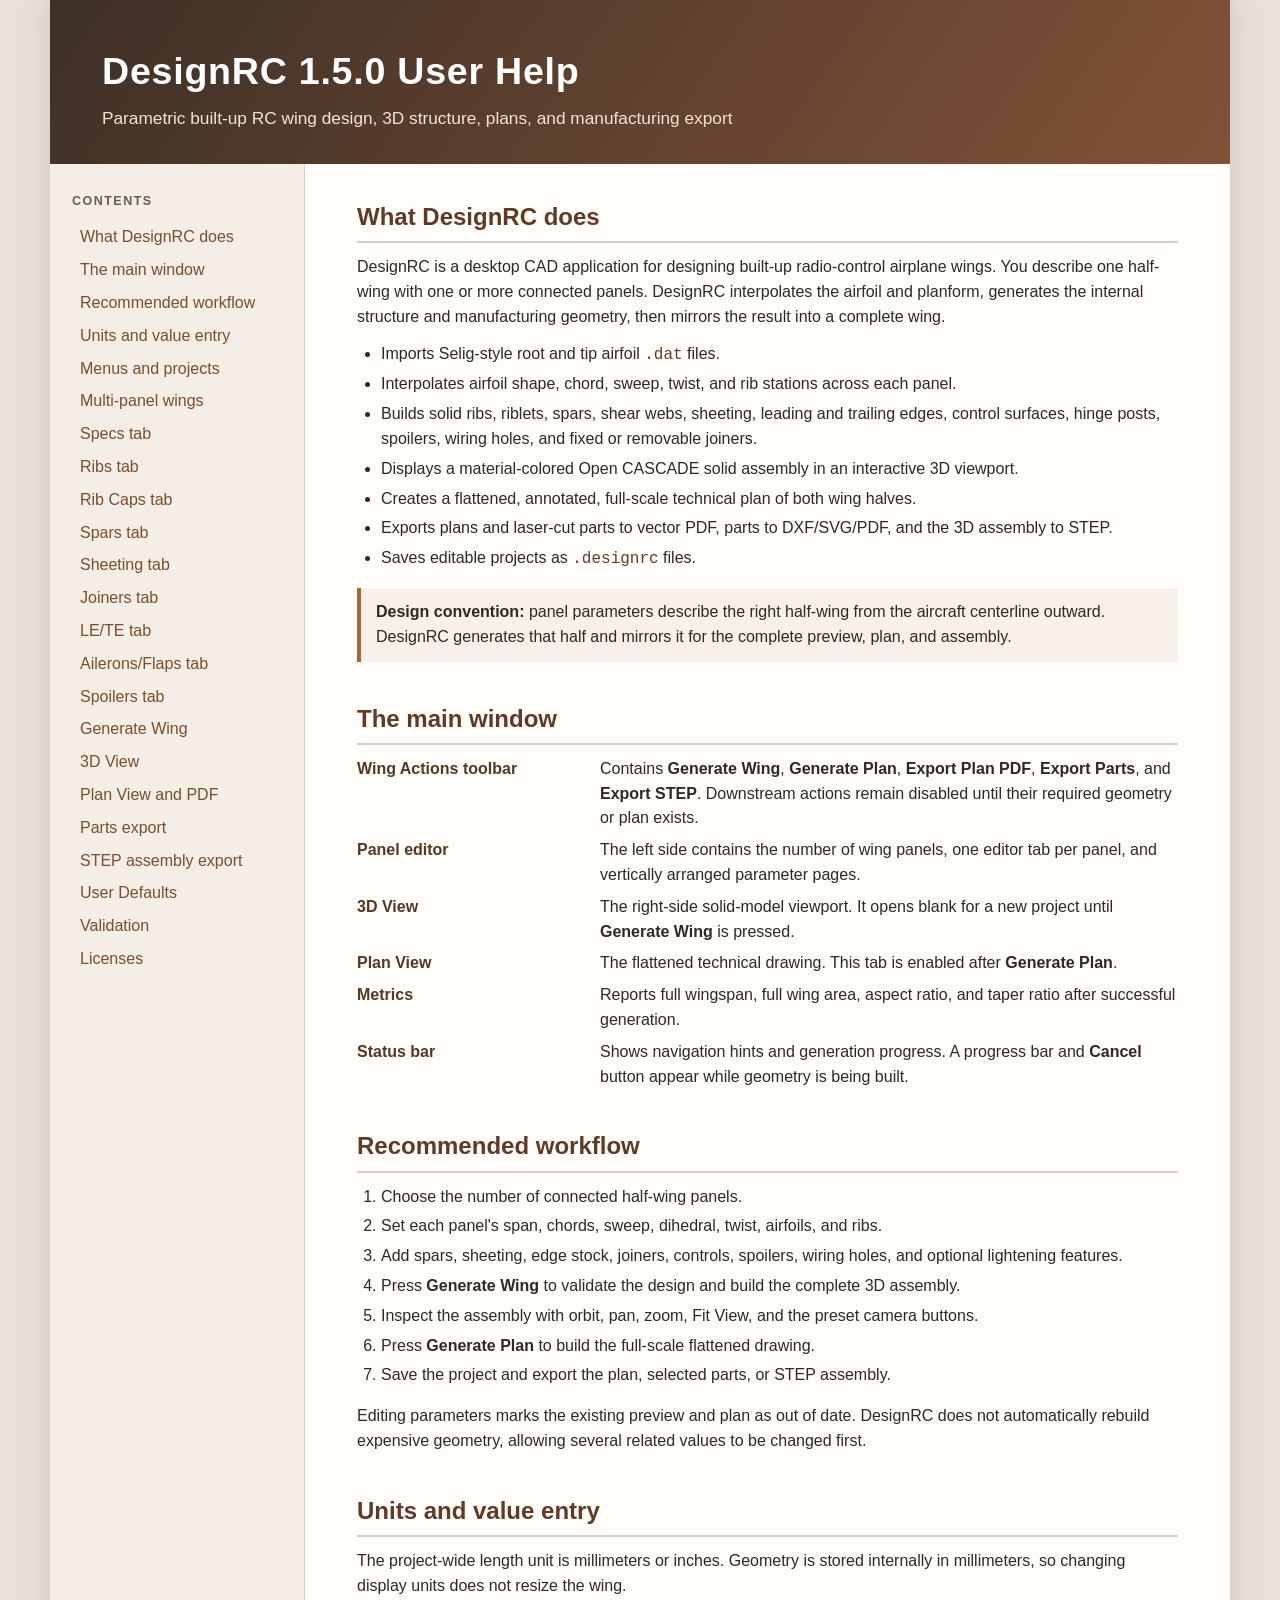
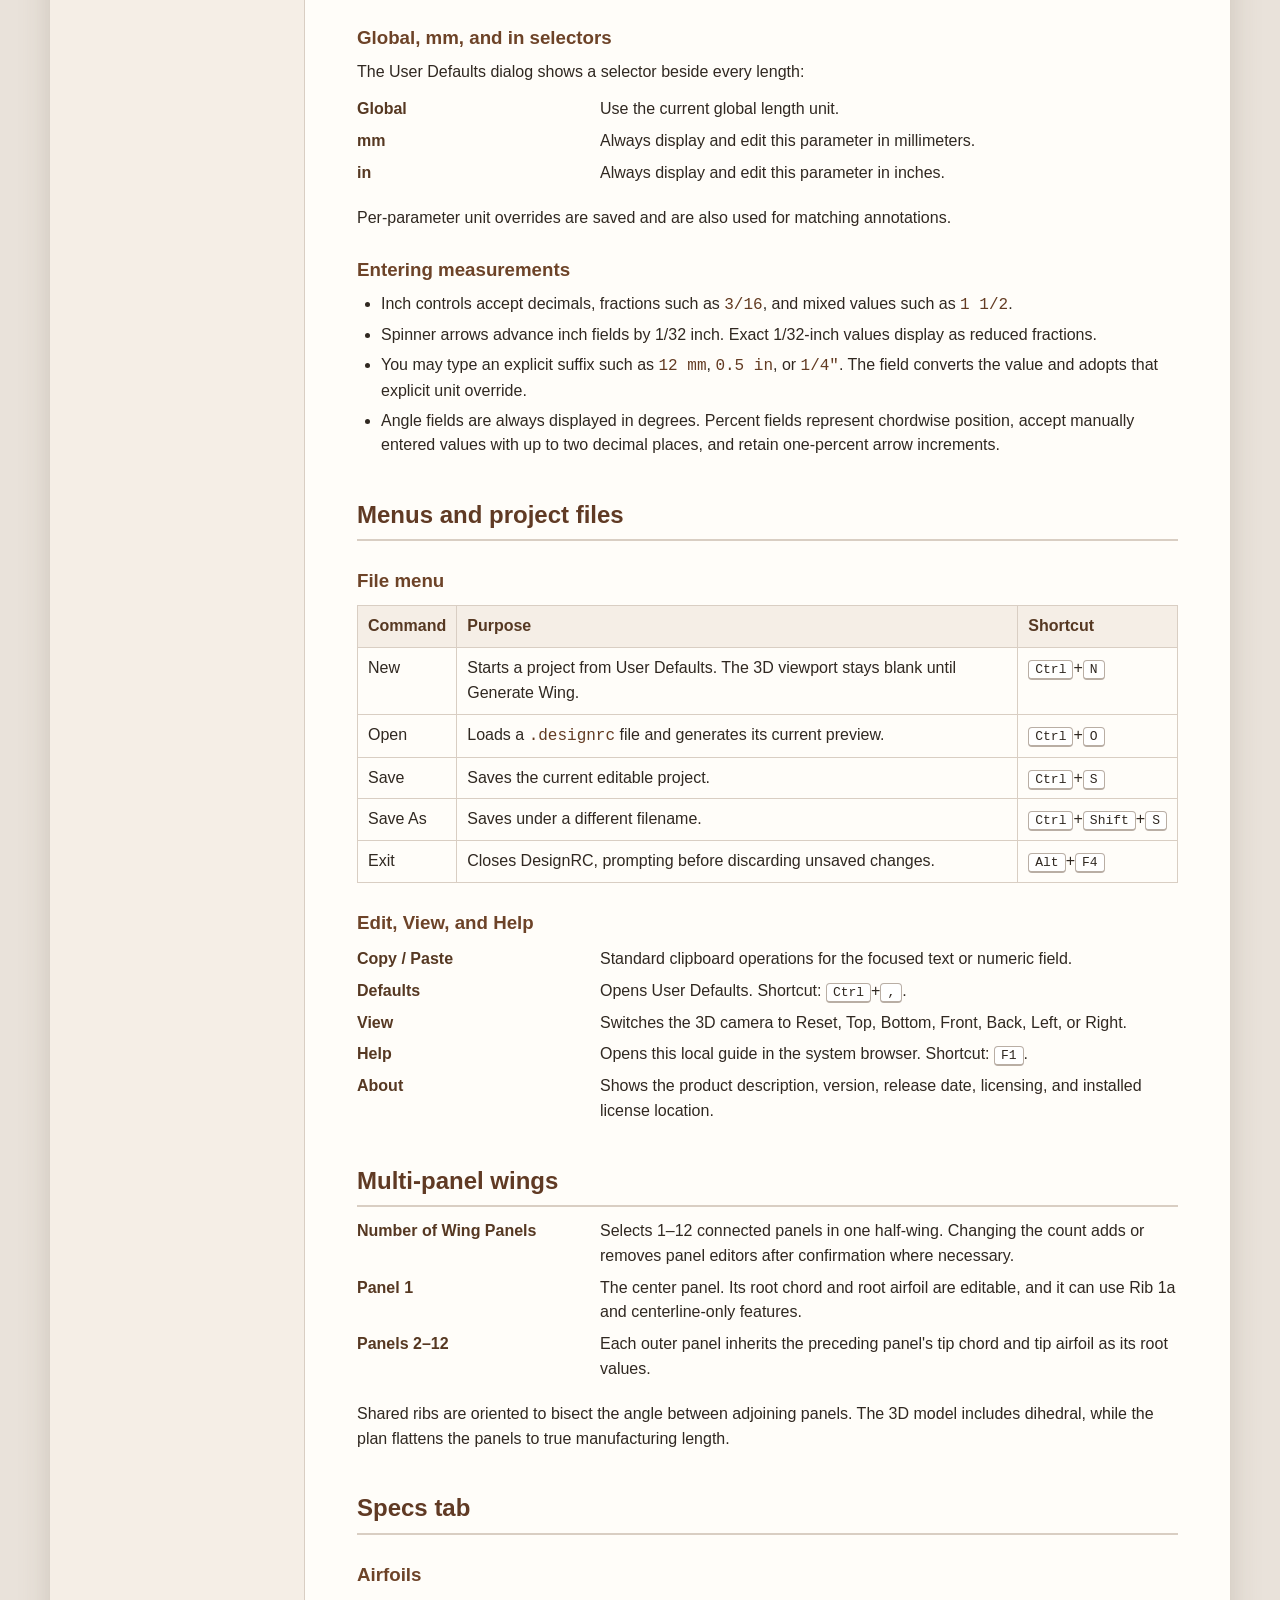
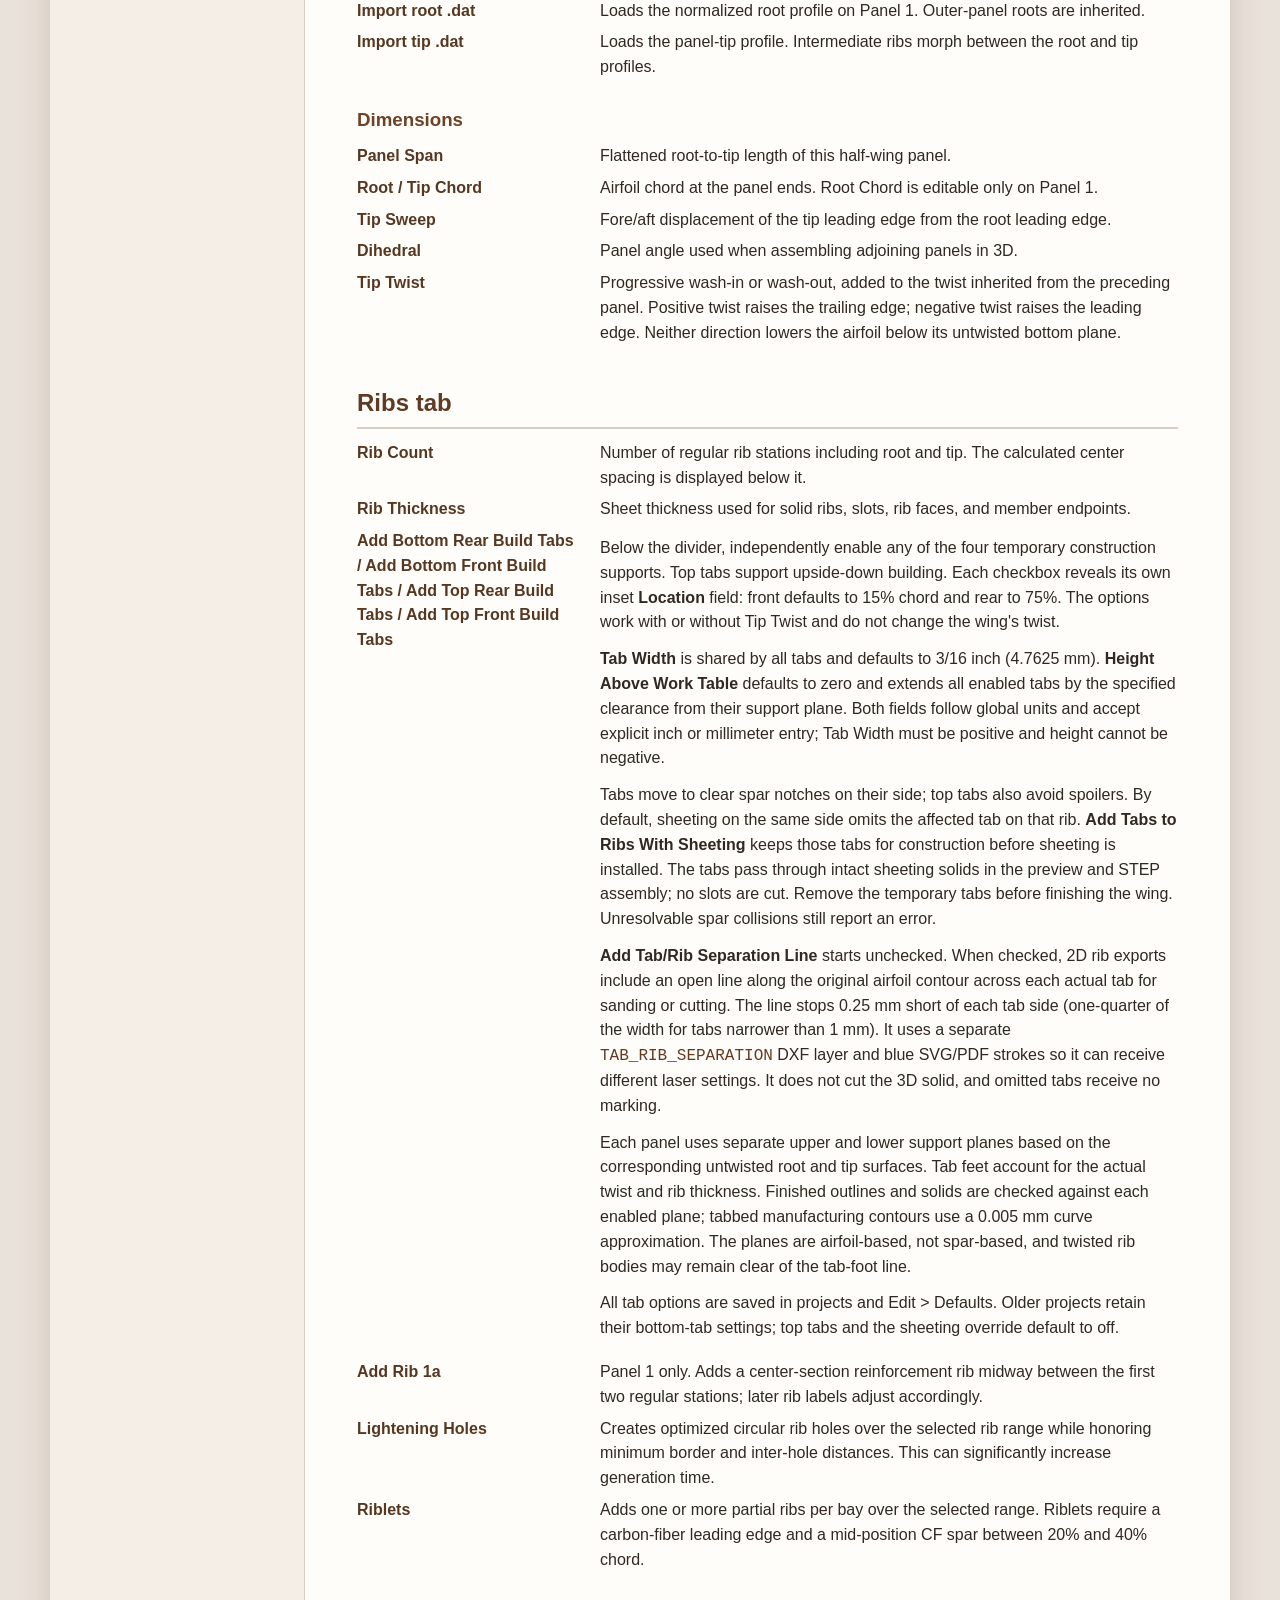
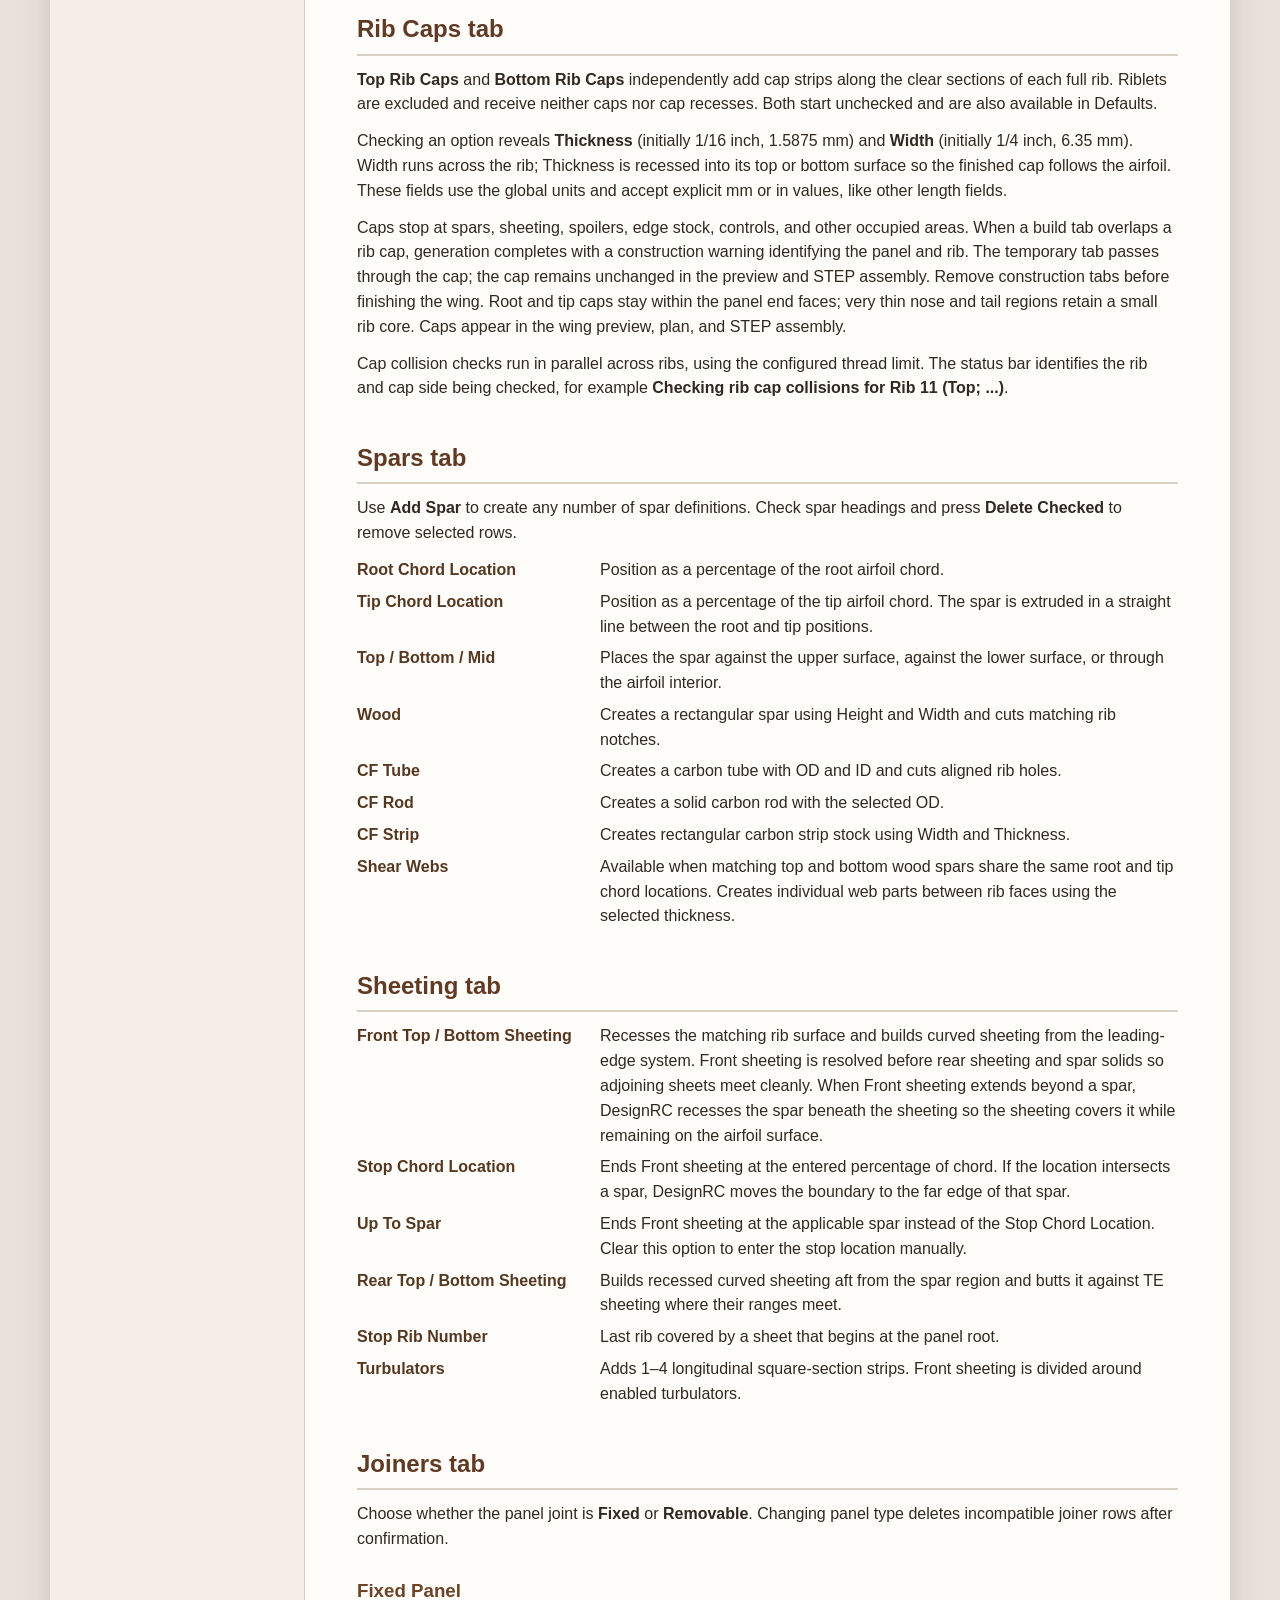
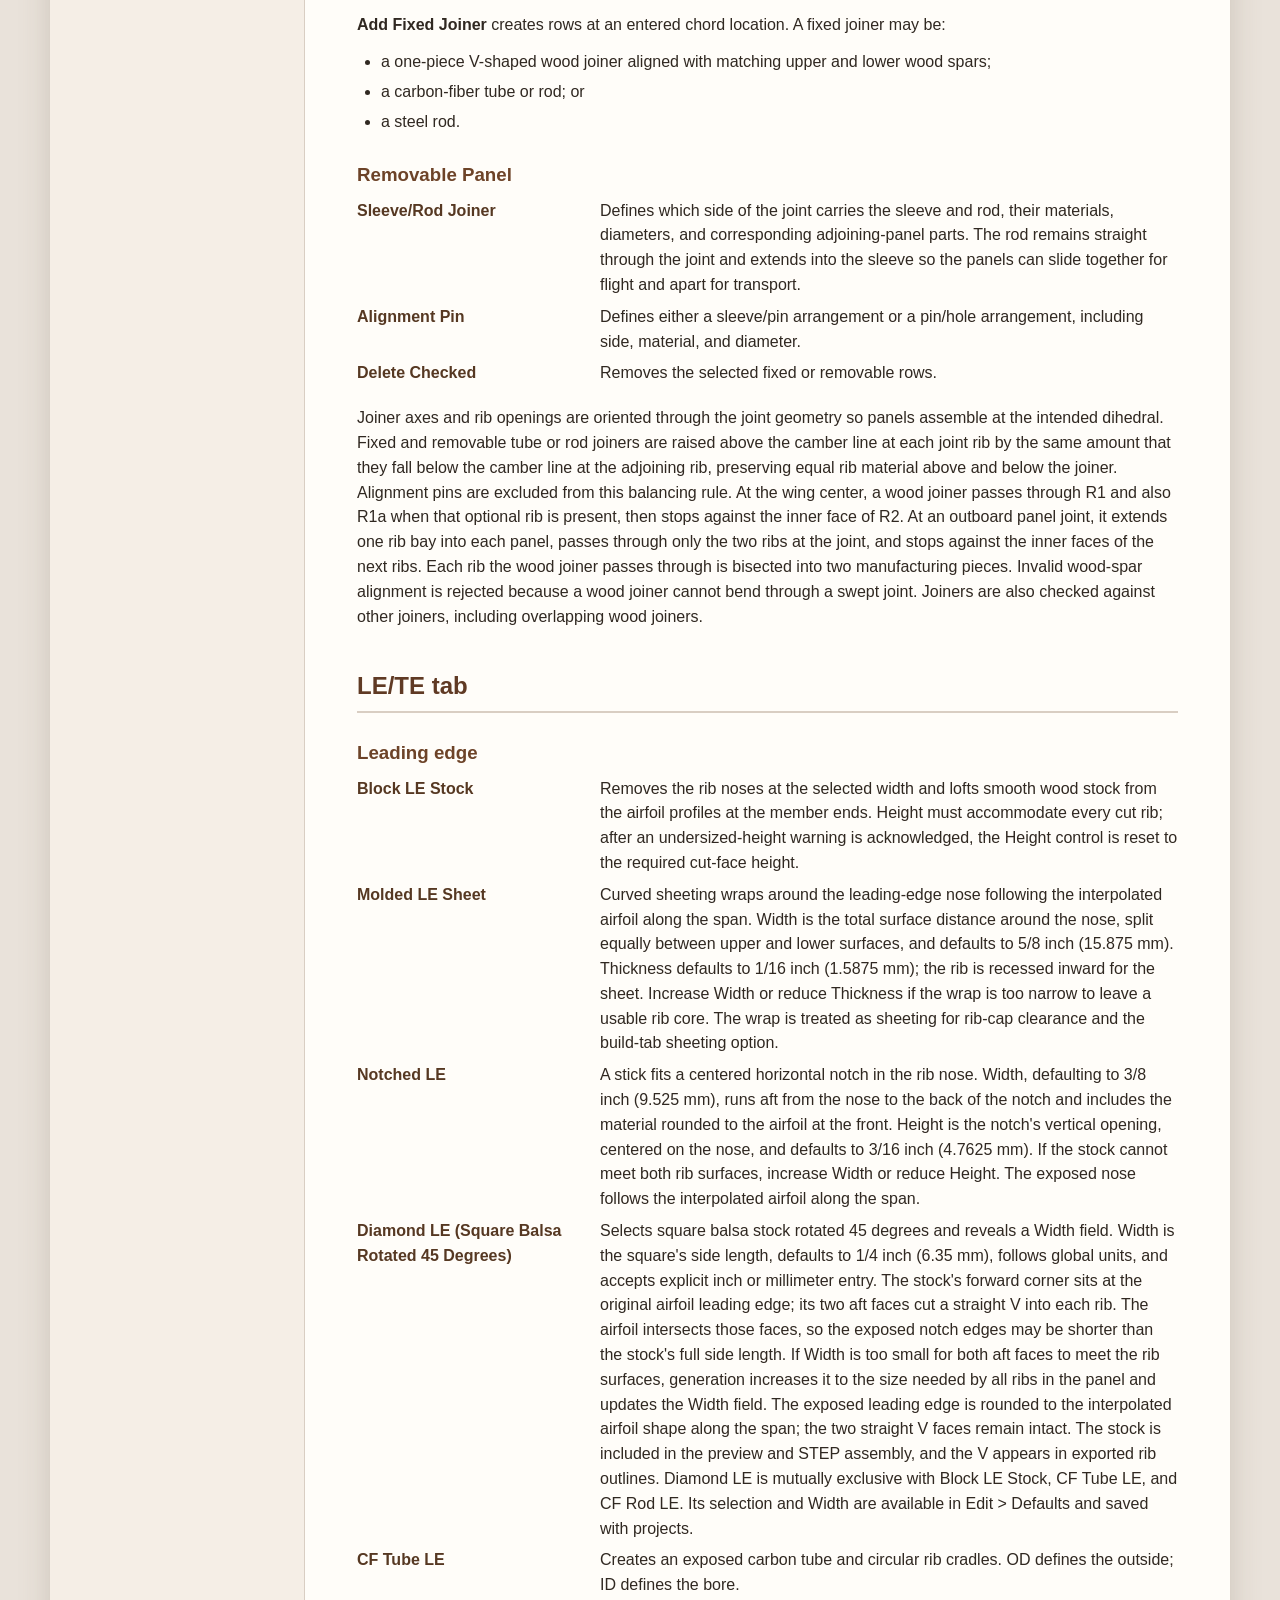
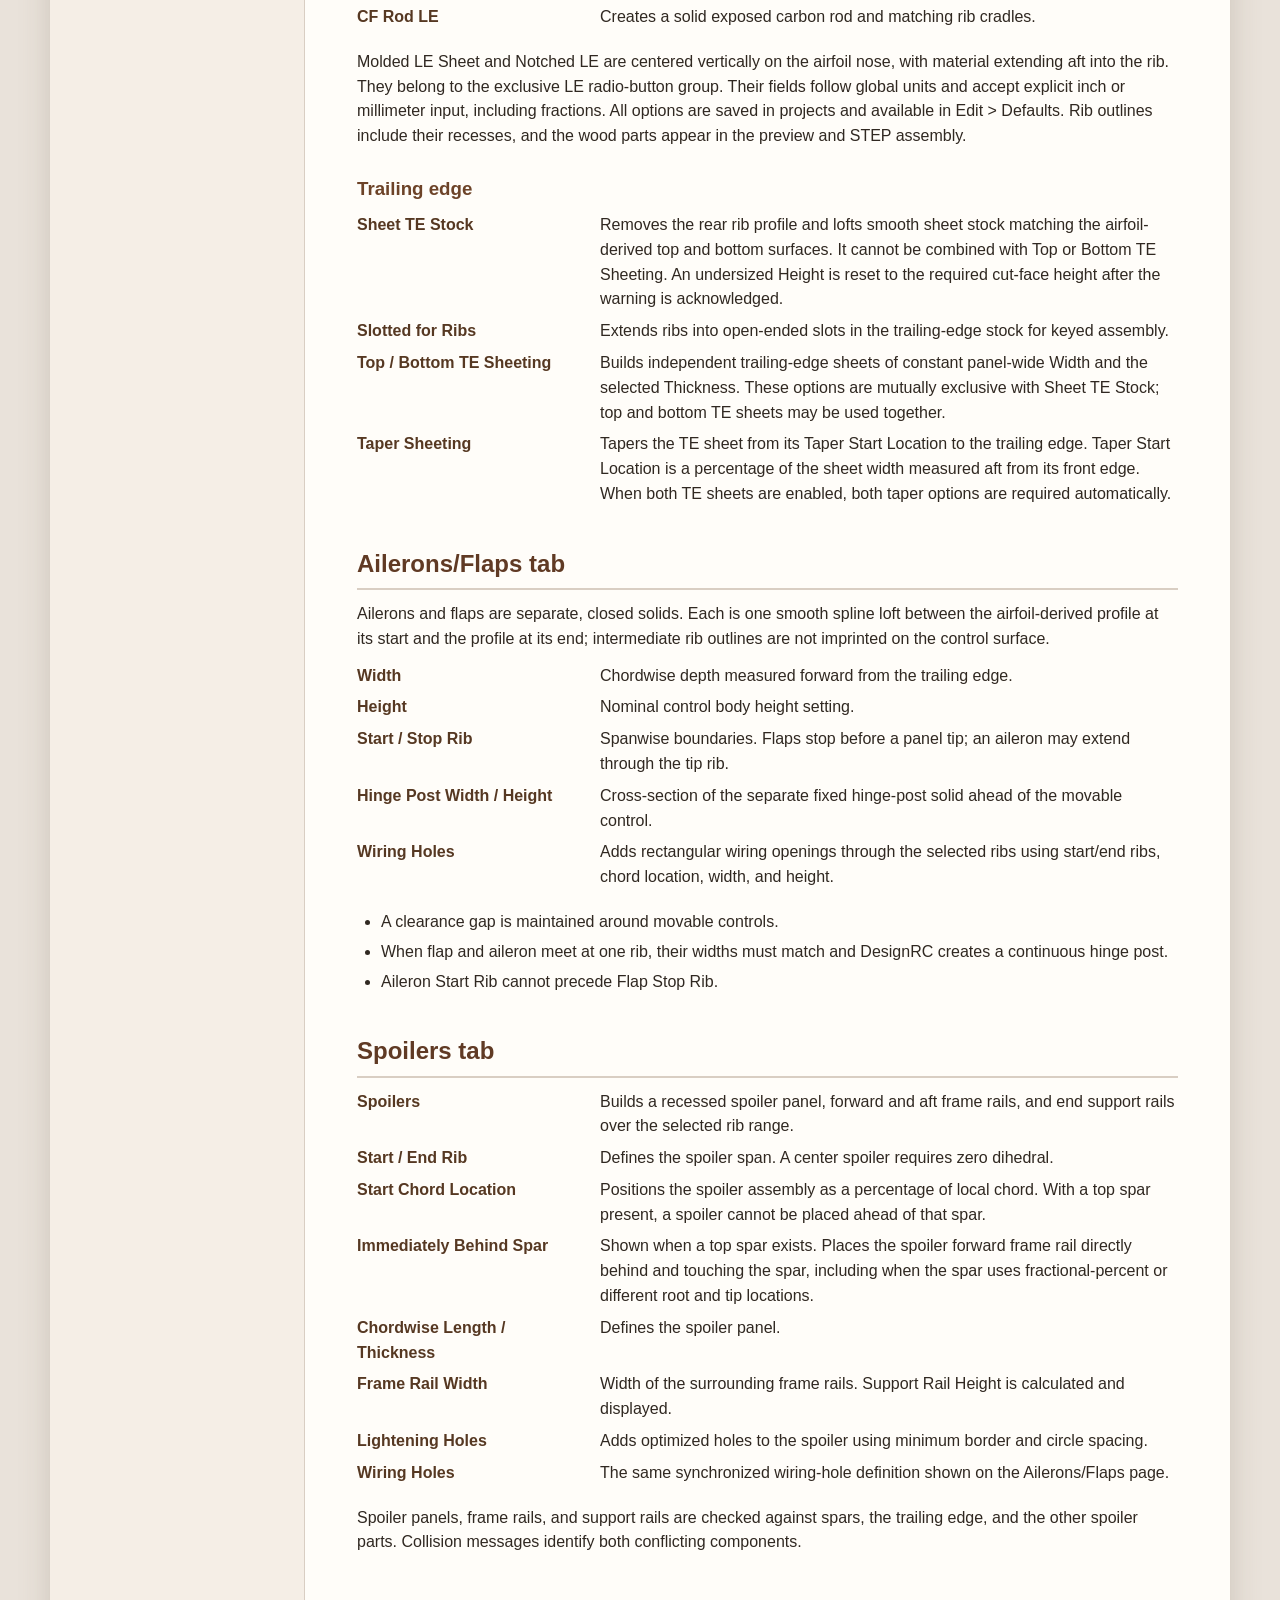
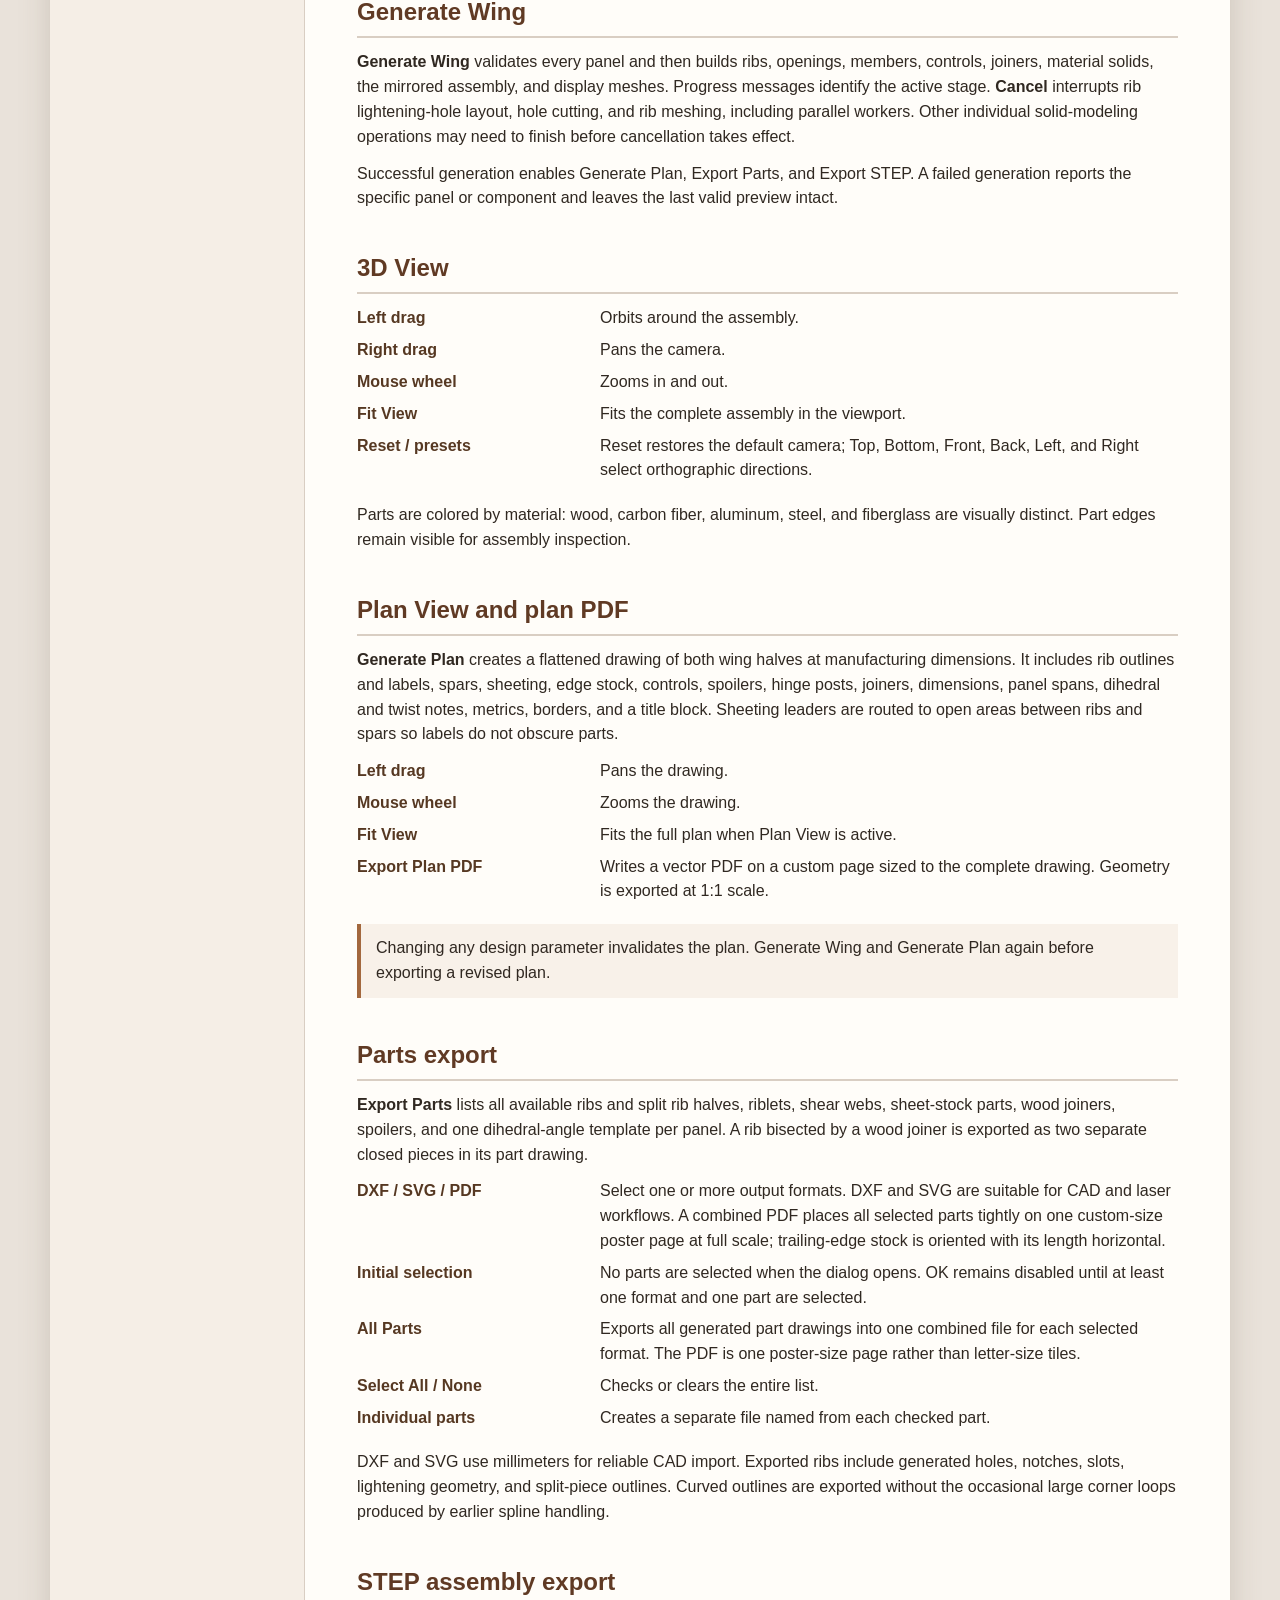
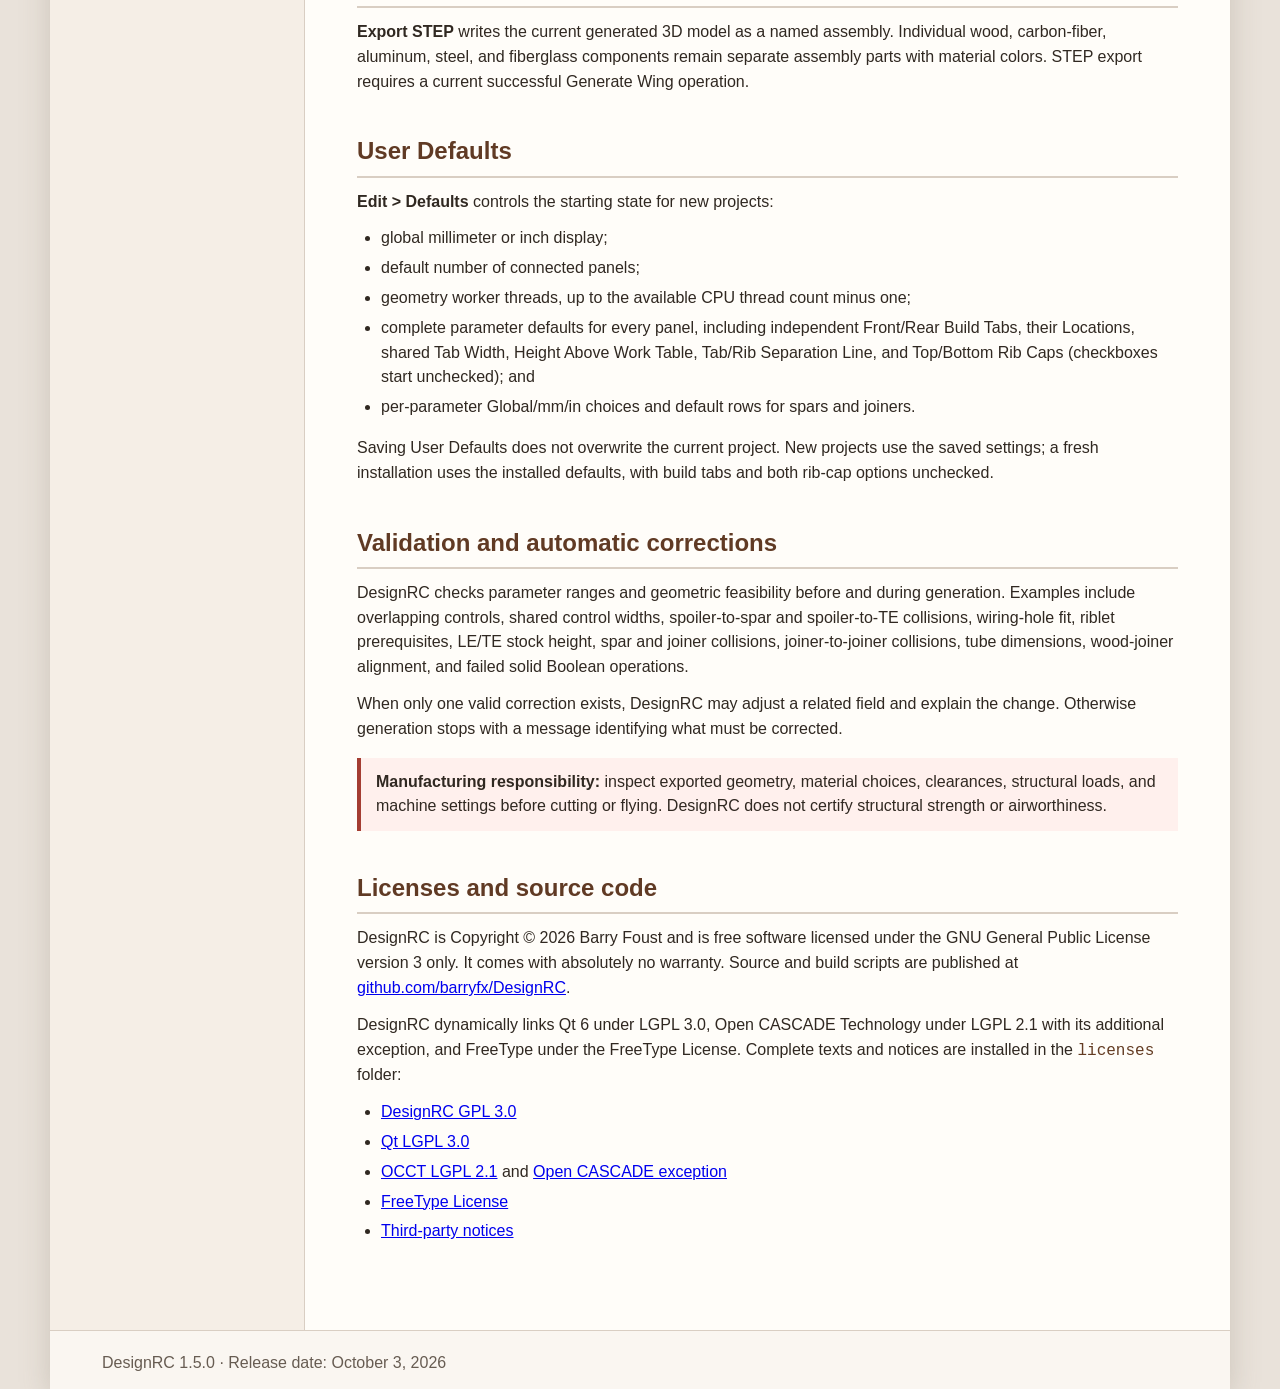
==== commit e696dace: "Prepare version 1.5.0 documentation and release metadata" ====
--- a/resources/help/index.html
+++ b/resources/help/index.html
@@ -3,7 +3,7 @@
 <head>
   <meta charset="utf-8">
   <meta name="viewport" content="width=device-width, initial-scale=1">
-  <title>DesignRC 1.4.0 User Help</title>
+  <title>DesignRC 1.5.0 User Help</title>
   <style>
     :root { color-scheme:light; --ink:#302821; --muted:#675c52; --accent:#7a4d2d; --line:#d9cec3; --paper:#fffdf9; --panel:#f5eee6; }
     * { box-sizing:border-box; }
@@ -44,15 +44,13 @@
 <body>
 <div class="page">
   <header>
-    <h1>DesignRC 1.4.0 User Help</h1>
+    <h1>DesignRC 1.5.0 User Help</h1>
     <p>Parametric built-up RC wing design, 3D structure, plans, and manufacturing export</p>
   </header>
   <div class="layout">
     <nav aria-label="Help topics">
       <strong>Contents</strong>
       <a href="#overview">What DesignRC does</a>
-      <a href="#new-1-4">What's new in 1.4.0</a>
-      <a href="#new-1-3">What's new in 1.3.0</a>
       <a href="#workspace">The main window</a>
       <a href="#workflow">Recommended workflow</a>
       <a href="#units">Units and value entry</a>
@@ -90,25 +88,6 @@
       </ul>
       <div class="note"><strong>Design convention:</strong> panel parameters describe the right half-wing from the aircraft centerline outward. DesignRC generates that half and mirrors it for the complete preview, plan, and assembly.</div>
 
-      <h2 id="new-1-4">What's new in 1.4.0</h2>
-      <ul>
-        <li><strong>Independent build tabs:</strong> Add Front Build Tab and Add Rear Build Tab each reveal a Location field, defaulting to 15% and 75% chord.</li>
-        <li><strong>Shared Tab Width:</strong> controls both tabs and defaults to 3/16 inch (4.7625 mm). Width and Height Above Work Table use global units and accept explicit inch/mm input.</li>
-        <li><strong>Height Above Work Table:</strong> defaults to zero. A positive value extends the tabs by moving the support plane away from the ribs without changing the wing geometry.</li>
-        <li><strong>Sheeting clearance:</strong> bottom sheeting omits the affected tab on that rib instead of stopping generation. Spar-related relocation remains available.</li>
-        <li><strong>Add Tab/Rib Separation Line:</strong> optional open markings follow the original airfoil contour across each generated tab. They export on the TAB_RIB_SEPARATION DXF layer and in blue in SVG/PDF, with small end gaps for separate laser settings.</li>
-        <li><strong>Defaults and compatibility:</strong> all these controls are in Edit &gt; Defaults. Older projects with Add Build Tabs enabled load with both tabs at 15%/75%, the original width, zero extra height, and separation lines off.</li>
-      </ul>
-
-      <h2 id="new-1-3">What's new in 1.3.0</h2>
-      <ul>
-        <li><strong>Rib Caps tab:</strong> independent Top Rib Caps and Bottom Rib Caps, with Thickness and Width fields using the normal unit-entry rules. Both options are also available in Edit &gt; Defaults and start unchecked.</li>
-        <li><strong>Cap fitting:</strong> caps occupy clear full-rib sections, with matching recesses in the ribs. They avoid existing structure, stop at panel end-rib faces, and exclude riblets. A bottom-cap/build-tab overlap reports a geometry collision.</li>
-        <li><strong>Faster cap checks:</strong> rib-cap collision work runs across ribs in parallel, within the configured thread limit. Progress identifies the rib number and Top or Bottom cap.</li>
-        <li><strong>Build tabs:</strong> available with or without twist, with the front tab now at 15% chord and the rear at 75%. Existing spar and sheeting interference handling is retained. Finished outlines and solids are checked against the support plane, including rib thickness.</li>
-        <li><strong>Spar ends:</strong> straight spars are trimmed to the outer root and tip rib faces, including angled multi-panel joints.</li>
-      </ul>
-
       <h2 id="workspace">The main window</h2>
       <dl>
         <dt>Wing Actions toolbar</dt><dd>Contains <strong>Generate Wing</strong>, <strong>Generate Plan</strong>, <strong>Export Plan PDF</strong>, <strong>Export Parts</strong>, and <strong>Export STEP</strong>. Downstream actions remain disabled until their required geometry or plan exists.</dd>
@@ -368,7 +347,7 @@
       </ul>
     </main>
   </div>
-  <footer>DesignRC 1.4.0 &middot; Release date: October 2, 2026</footer>
+  <footer>DesignRC 1.5.0 &middot; Release date: October 3, 2026</footer>
 </div>
 </body>
 </html>
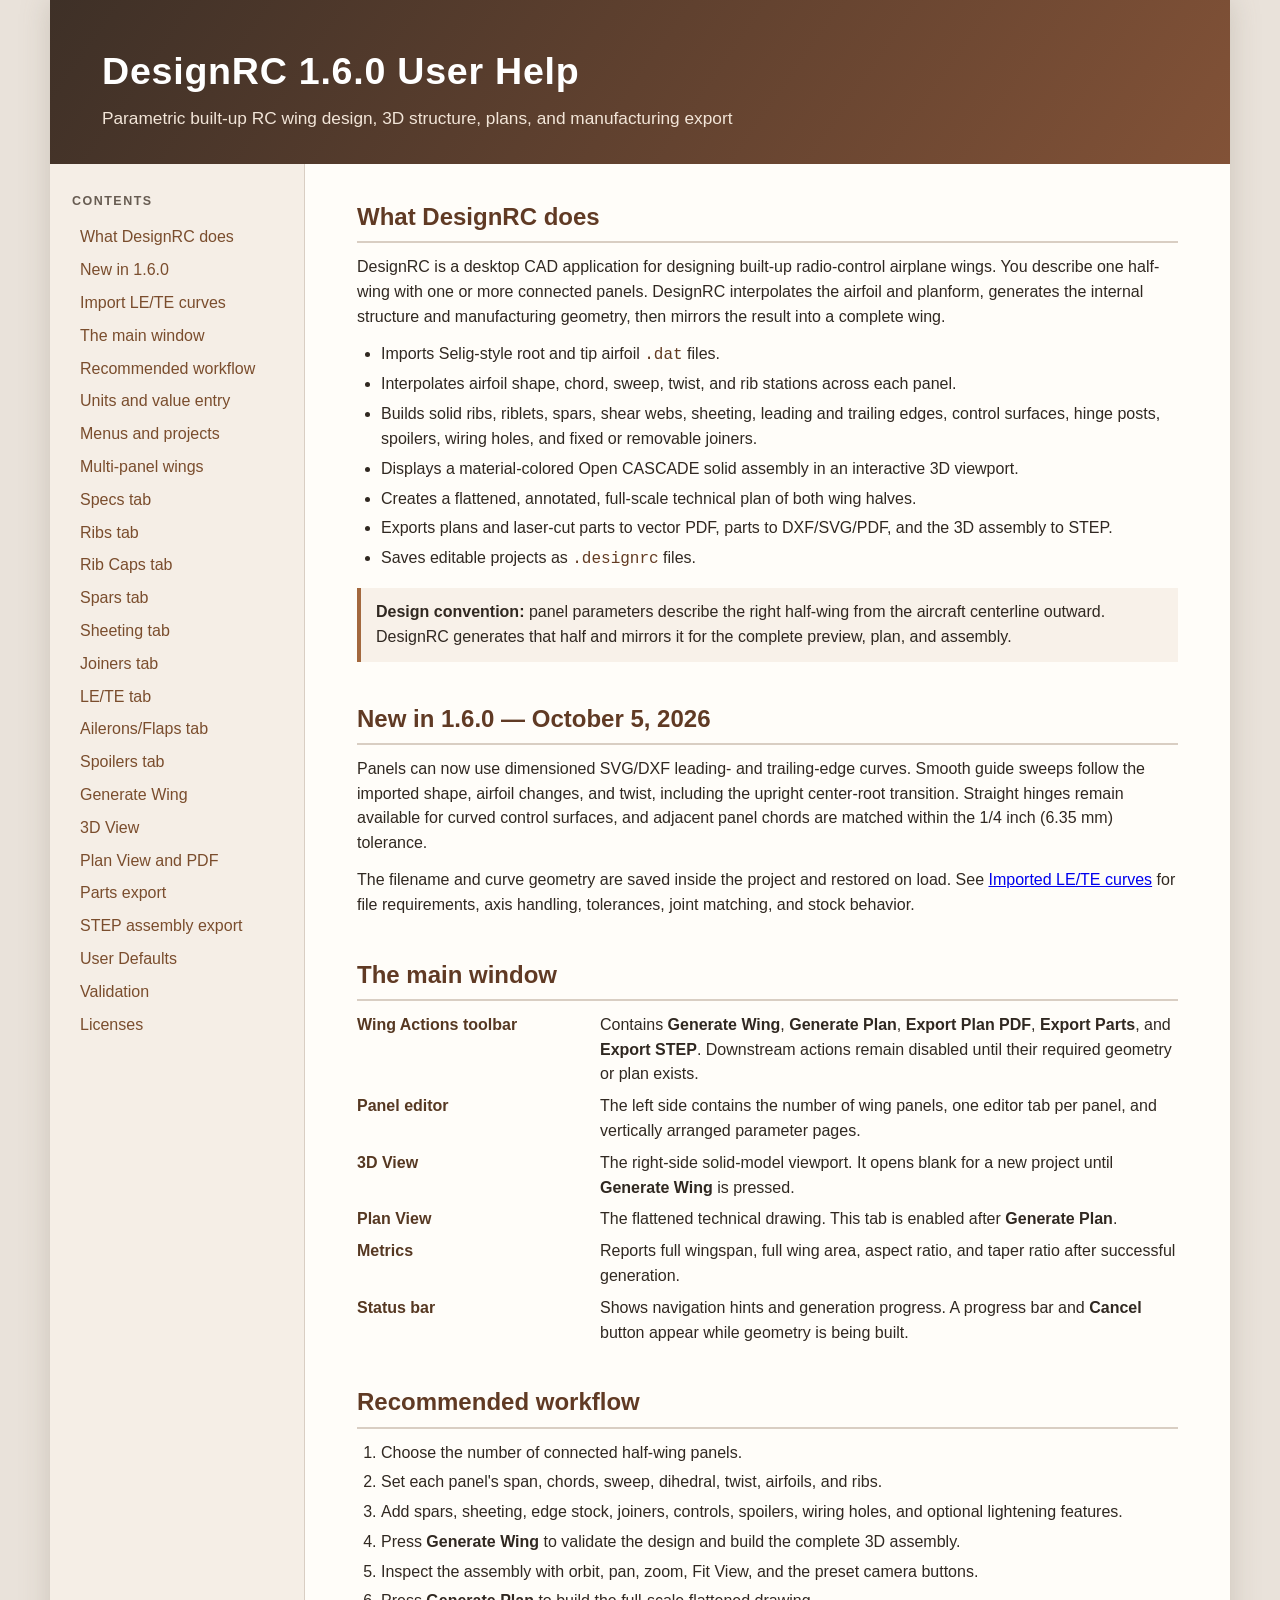
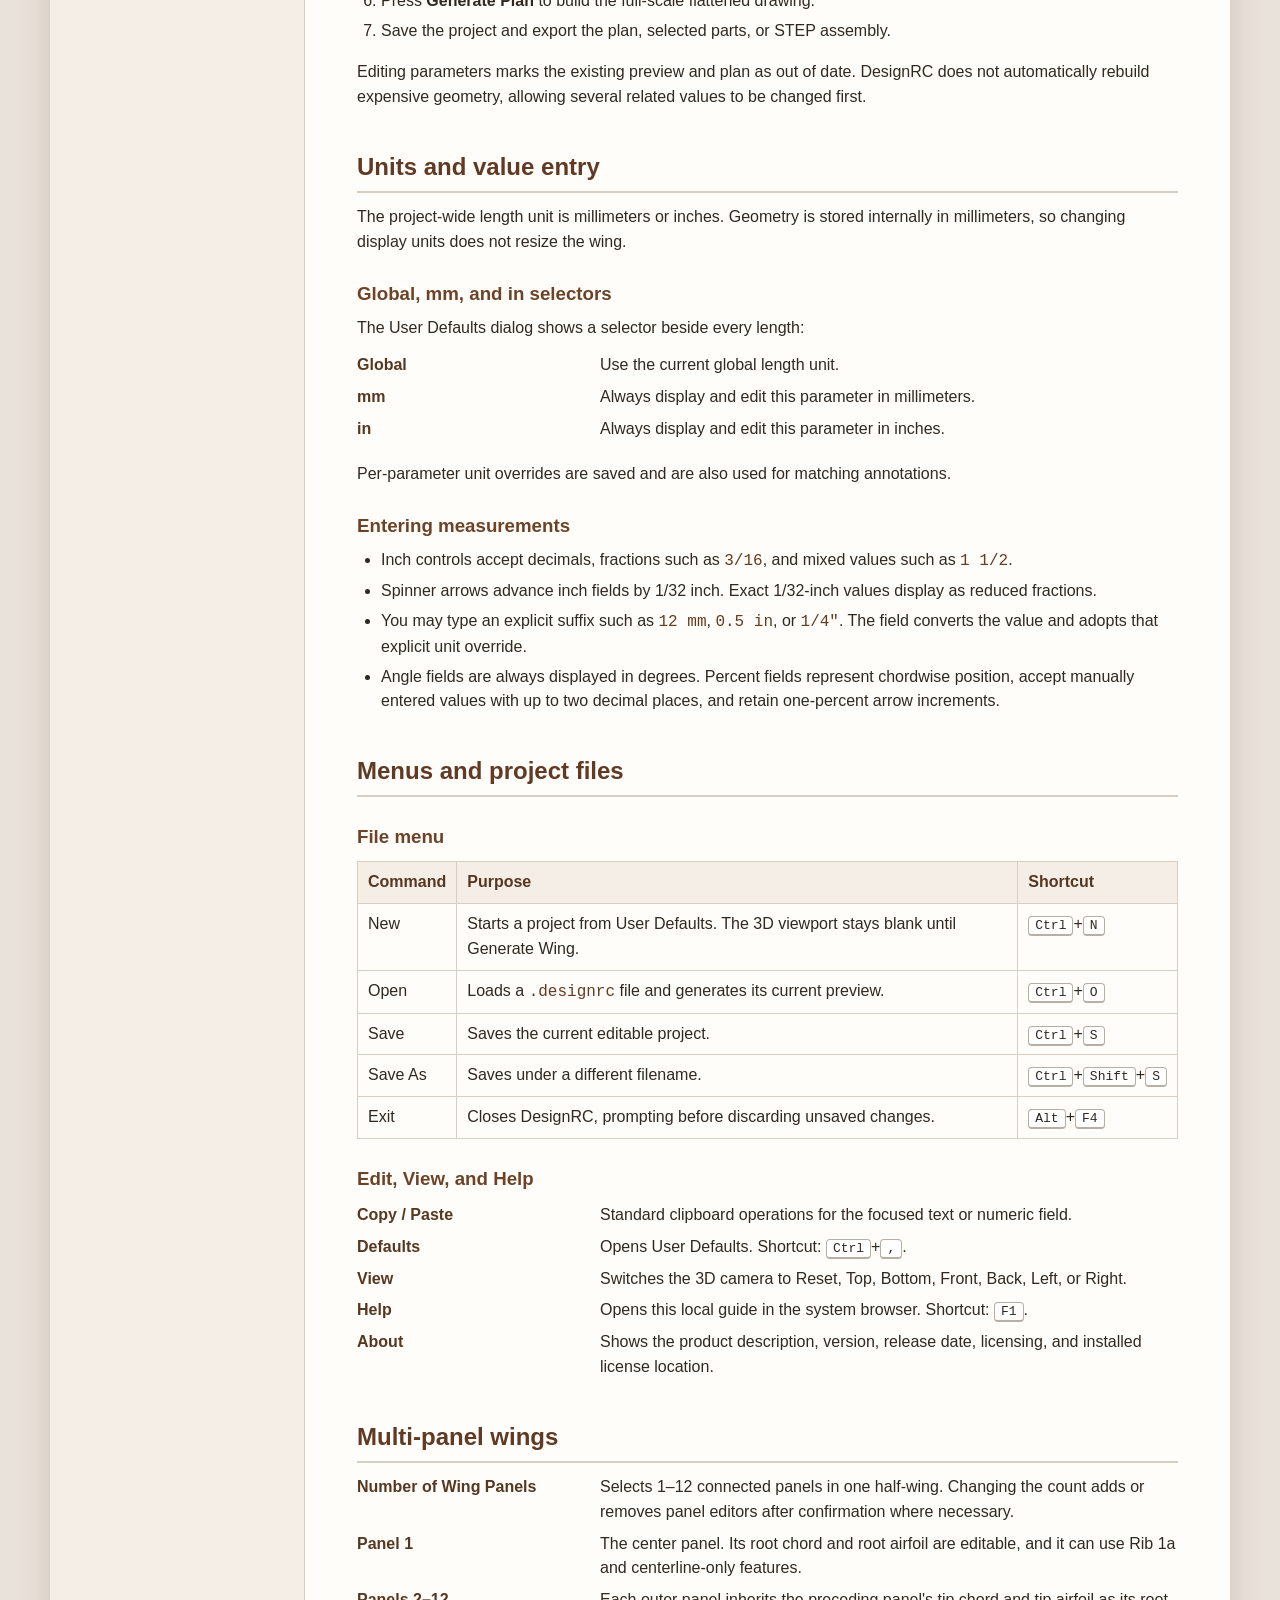
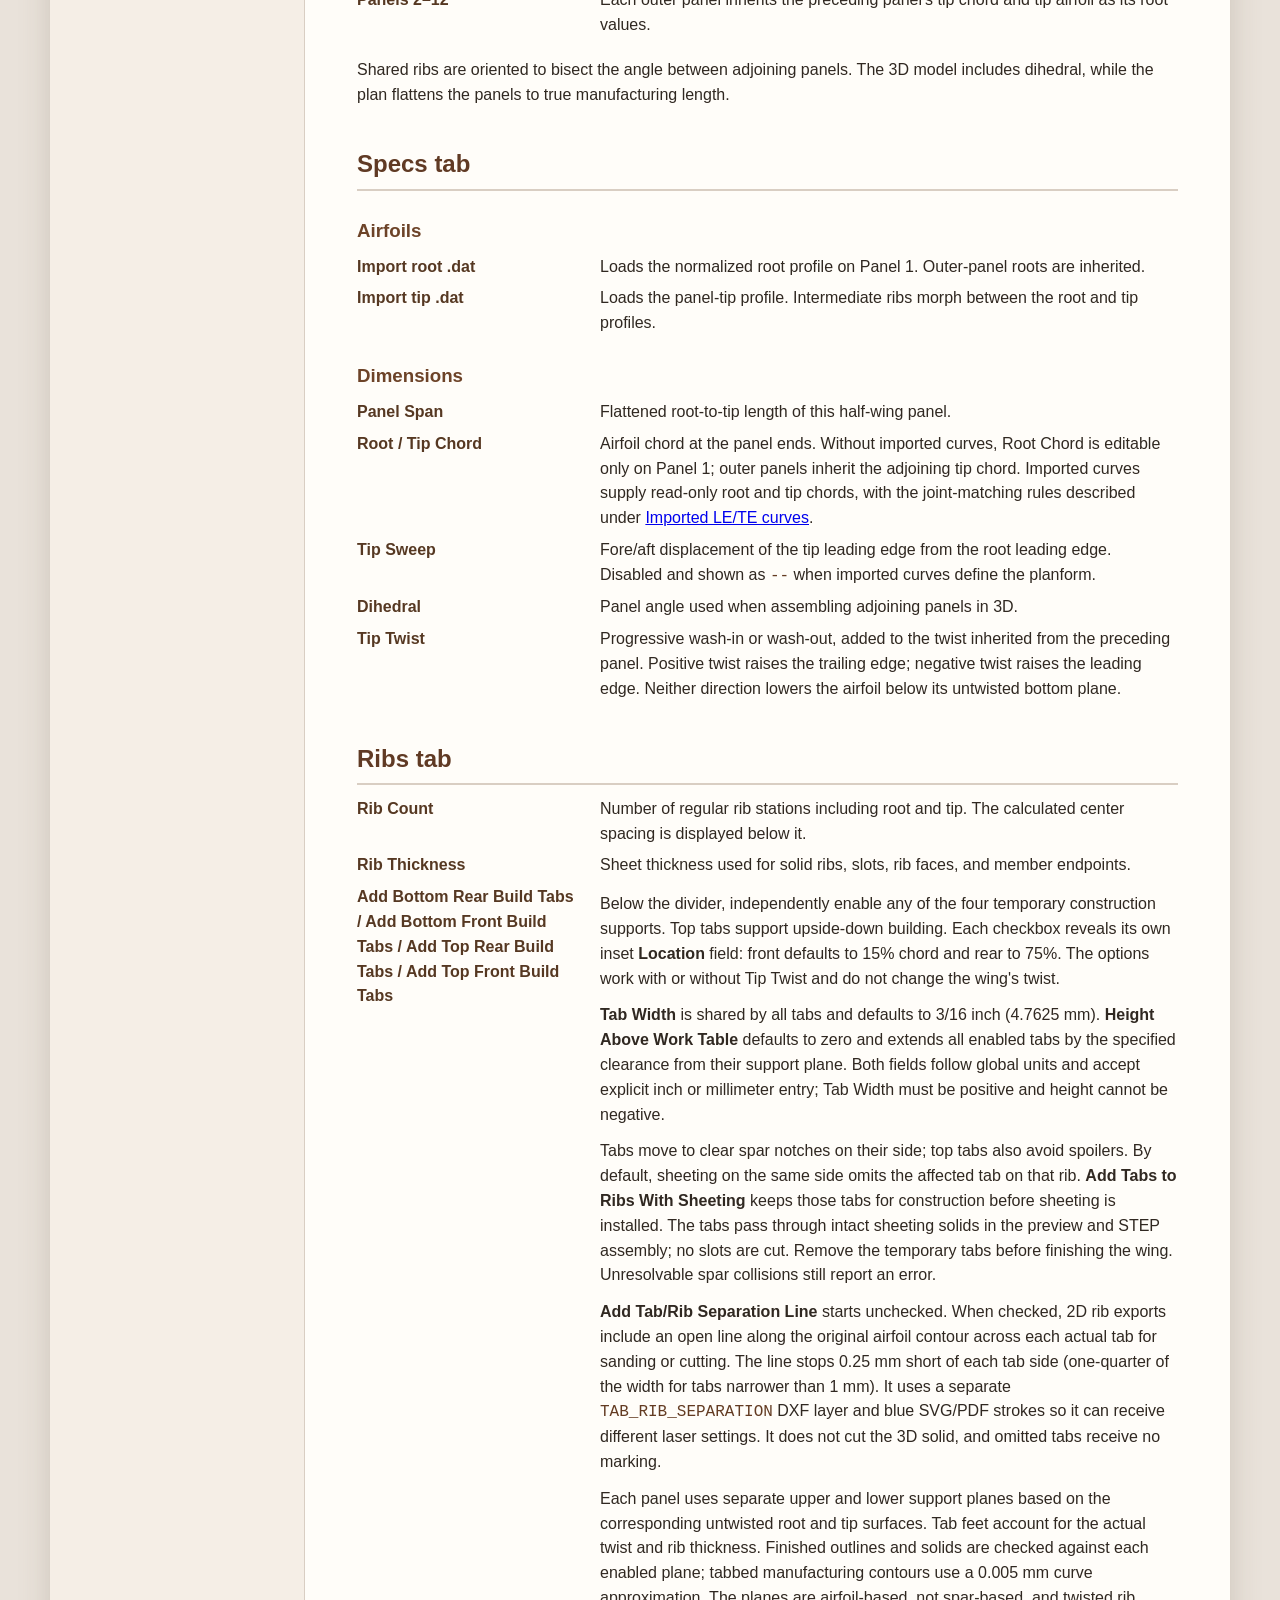
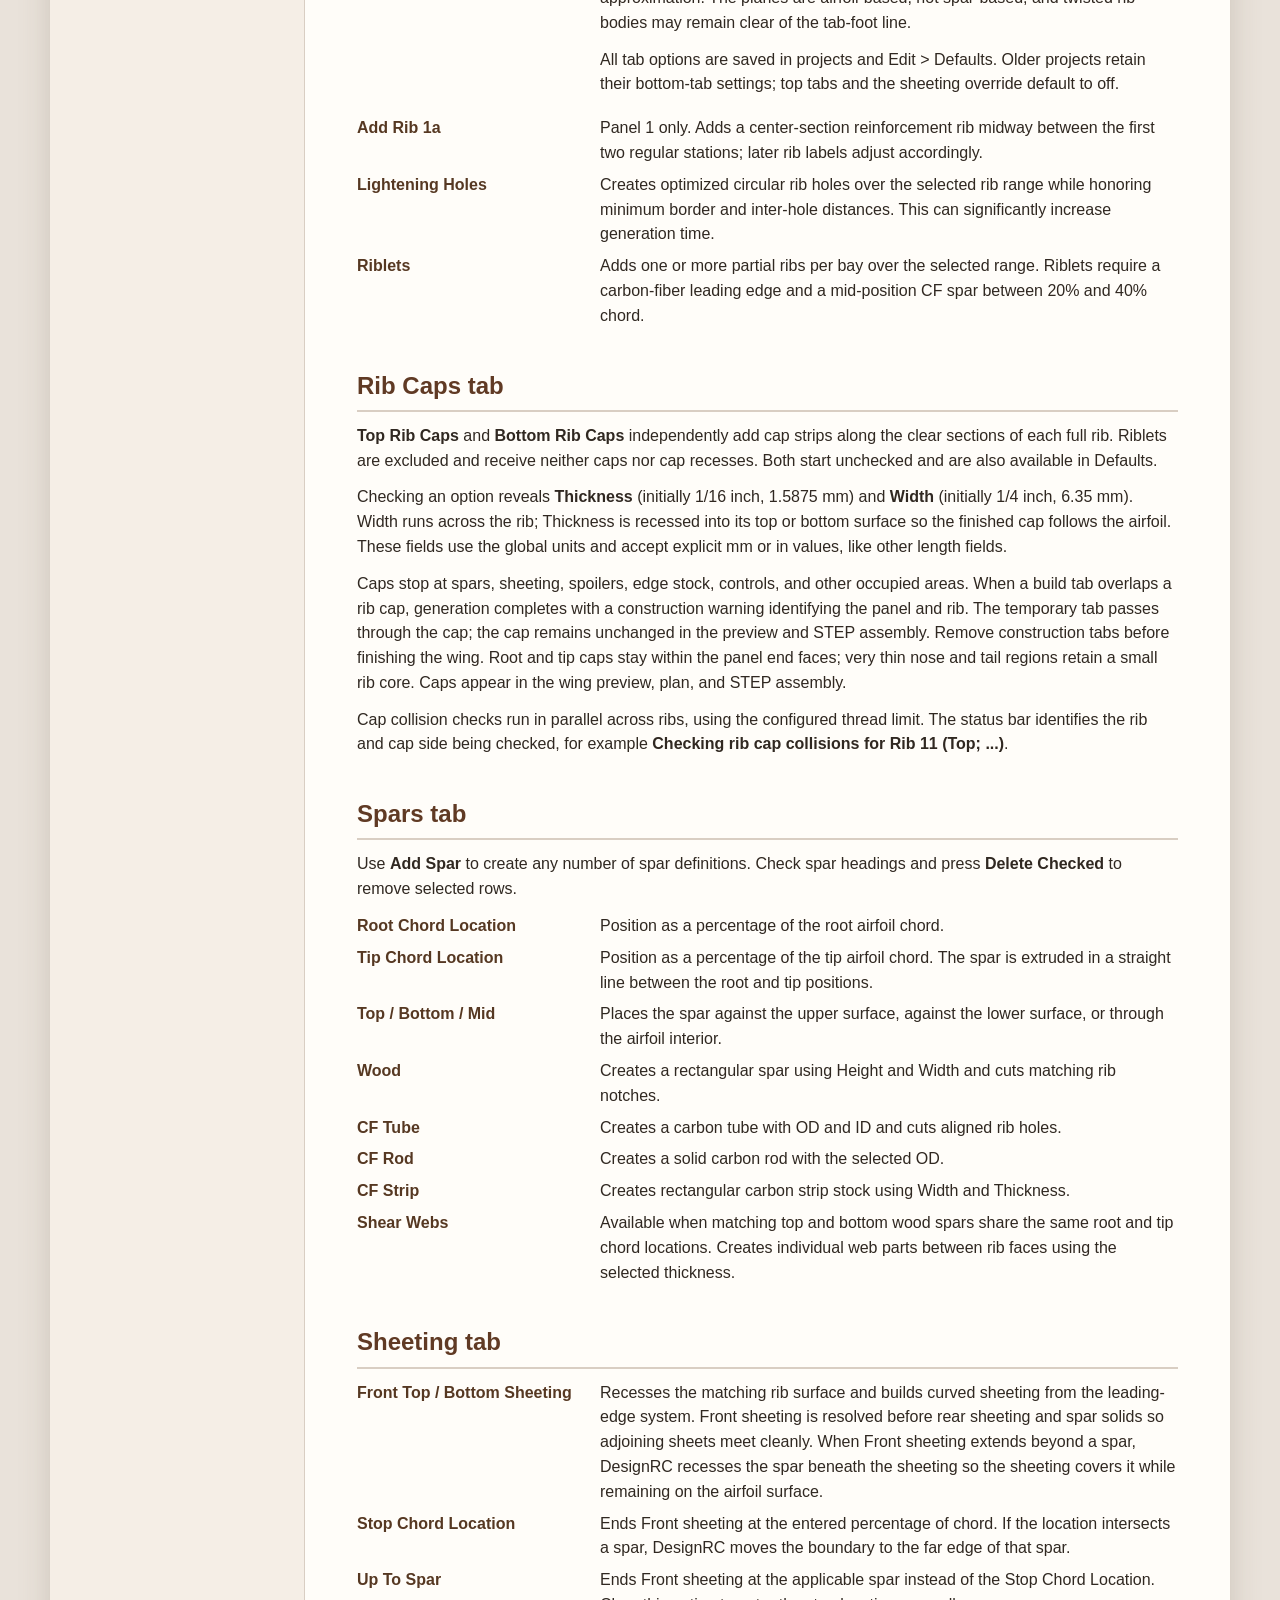
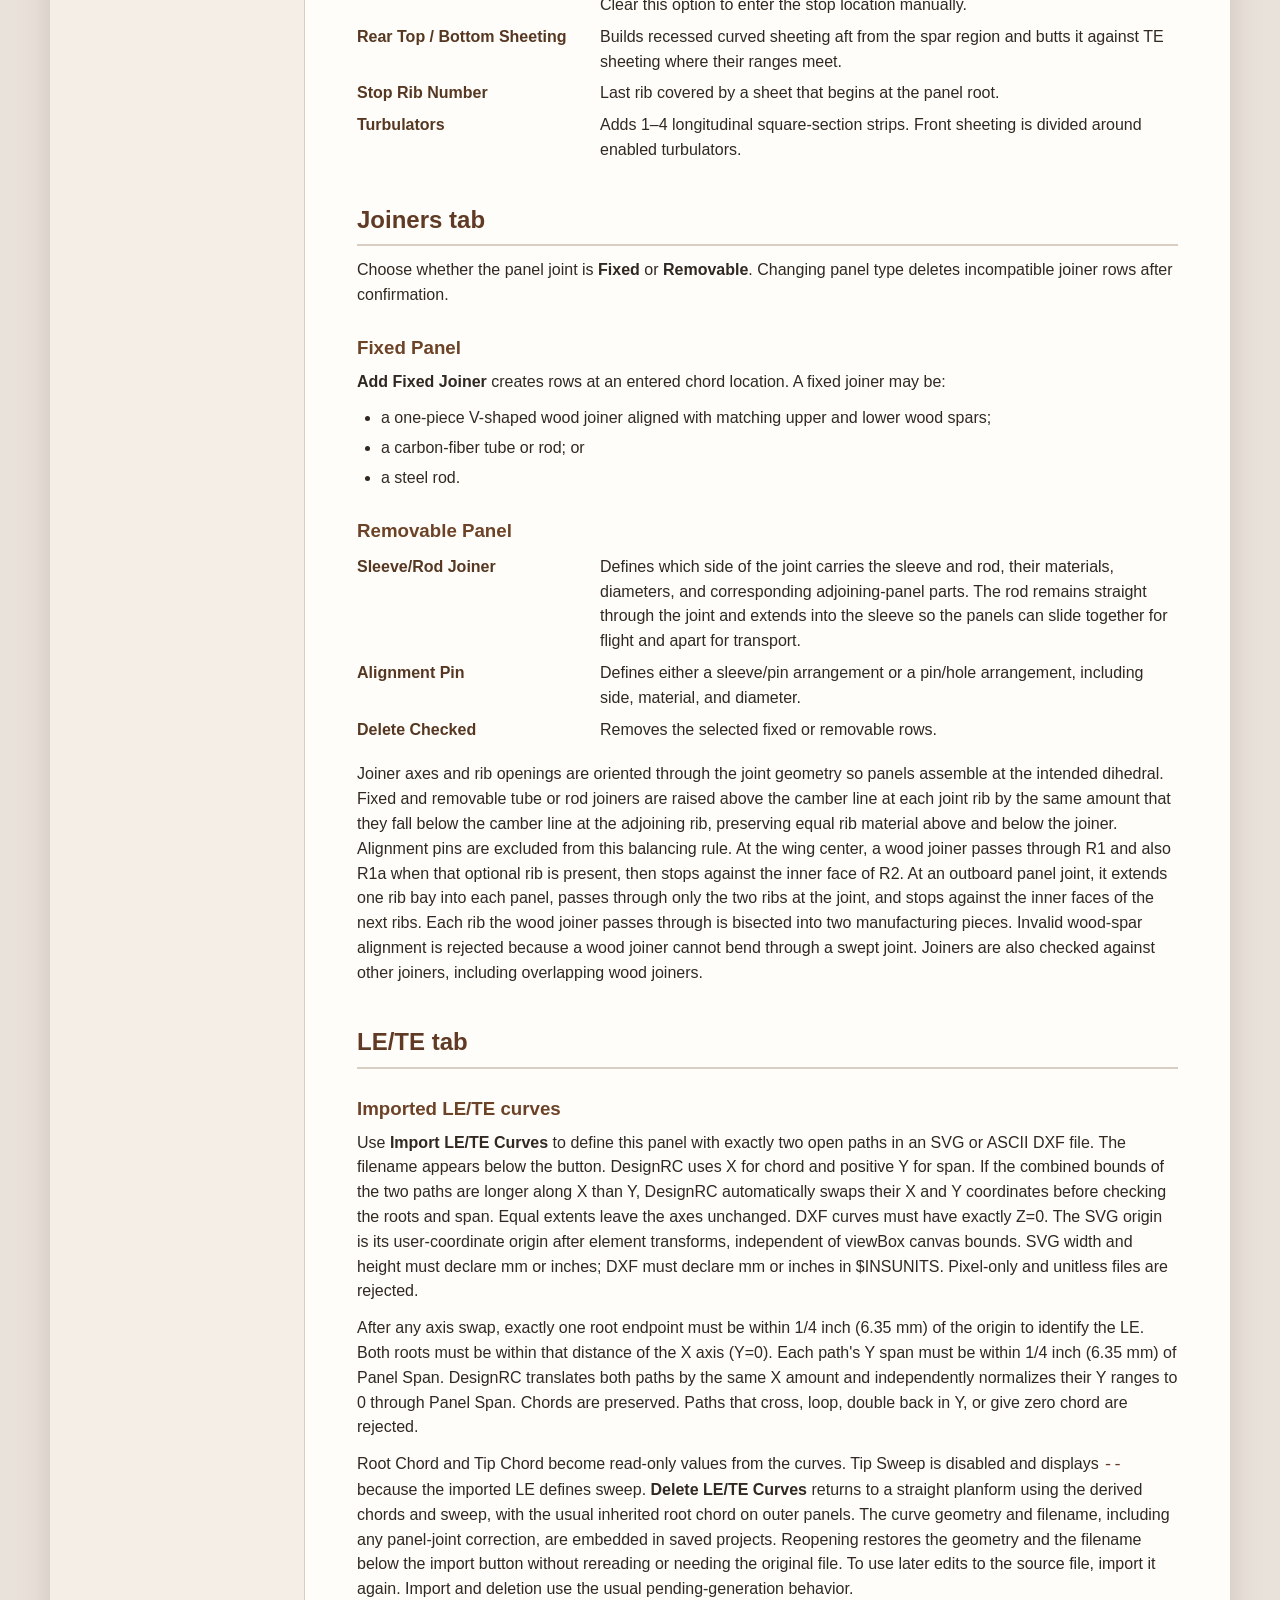
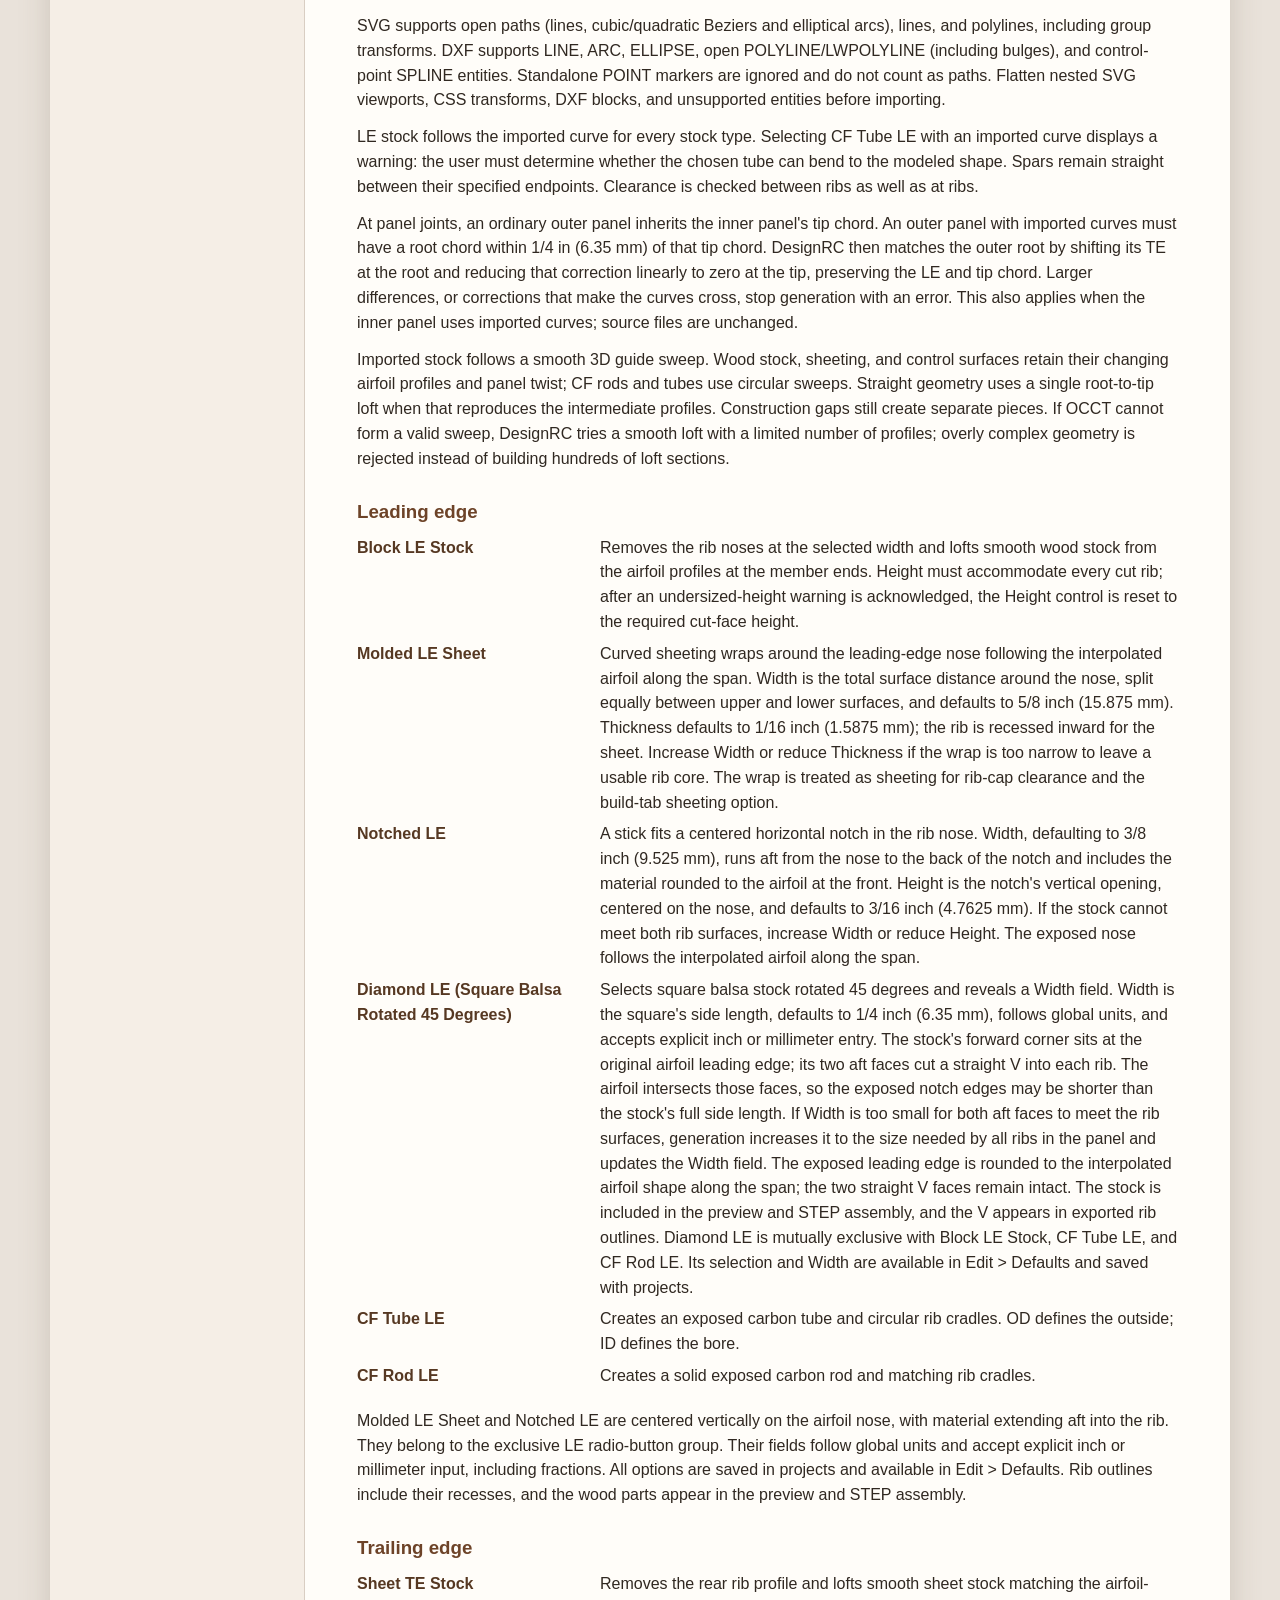
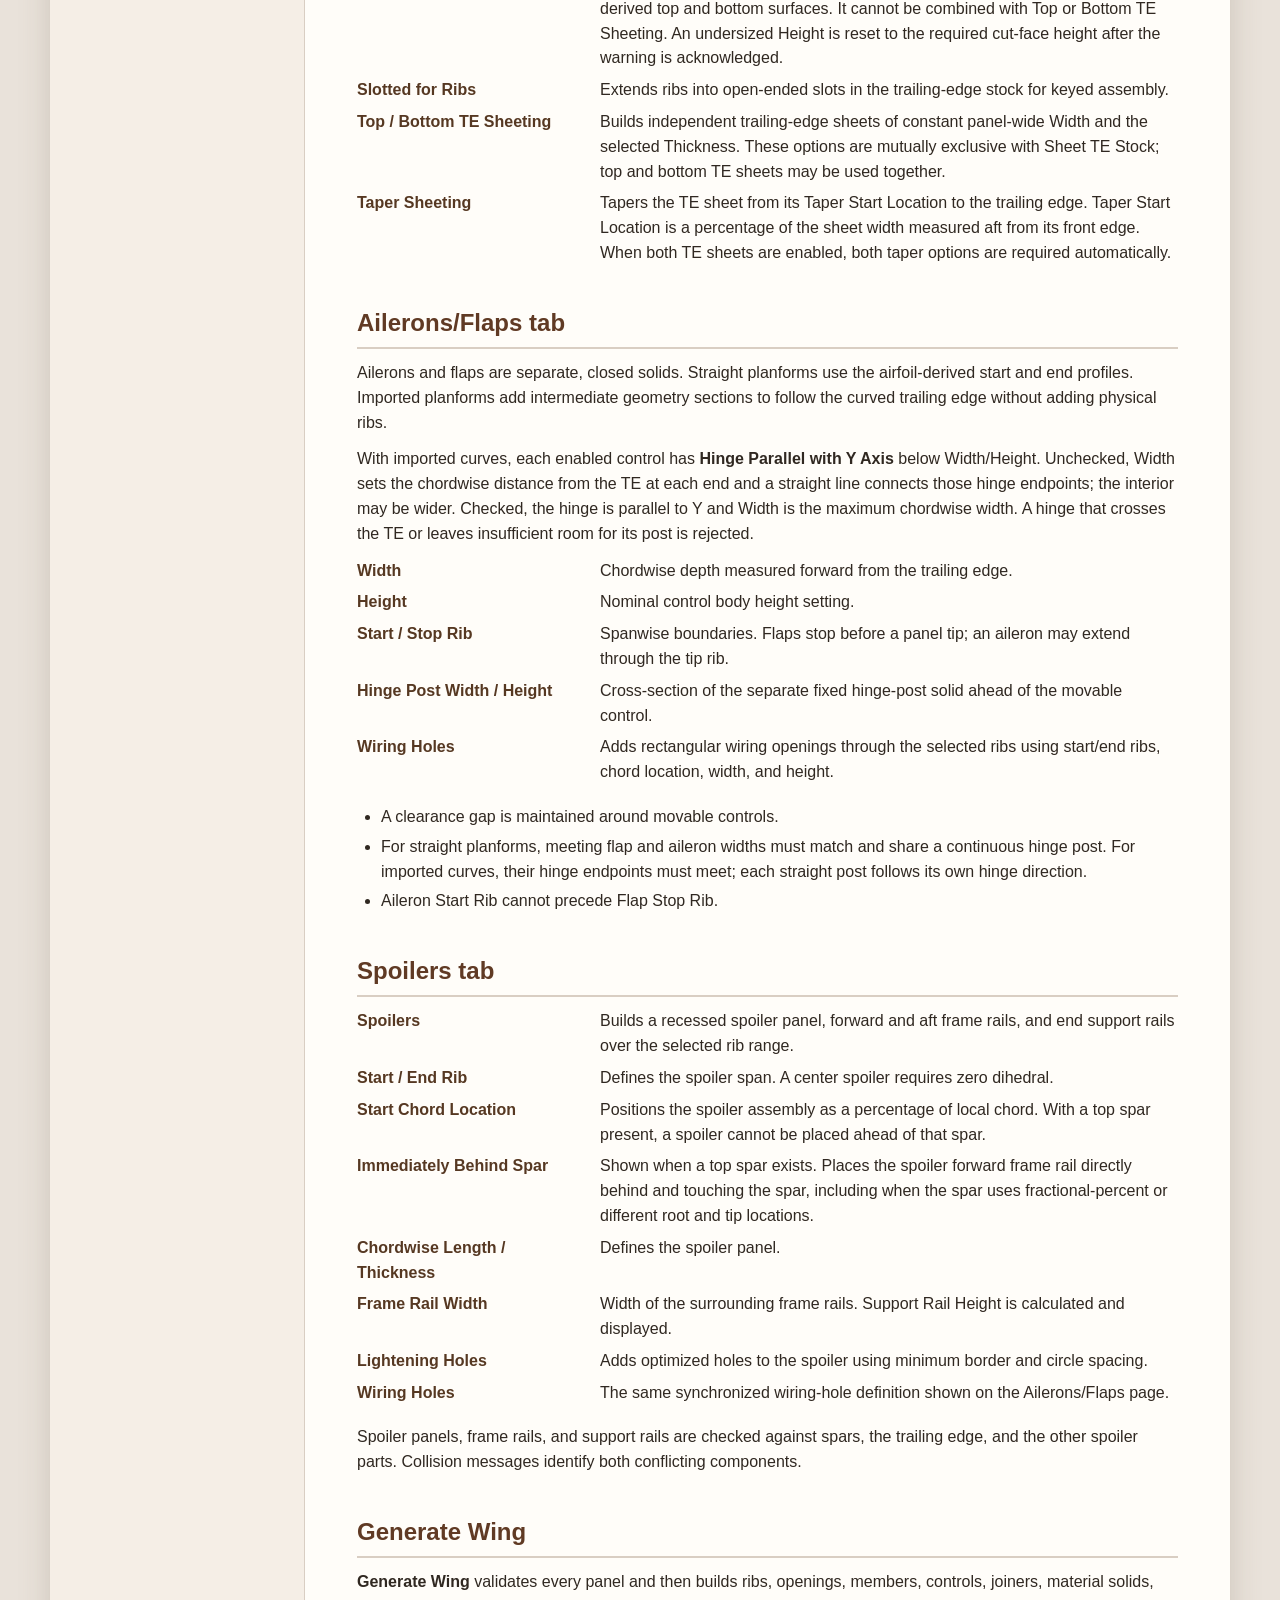
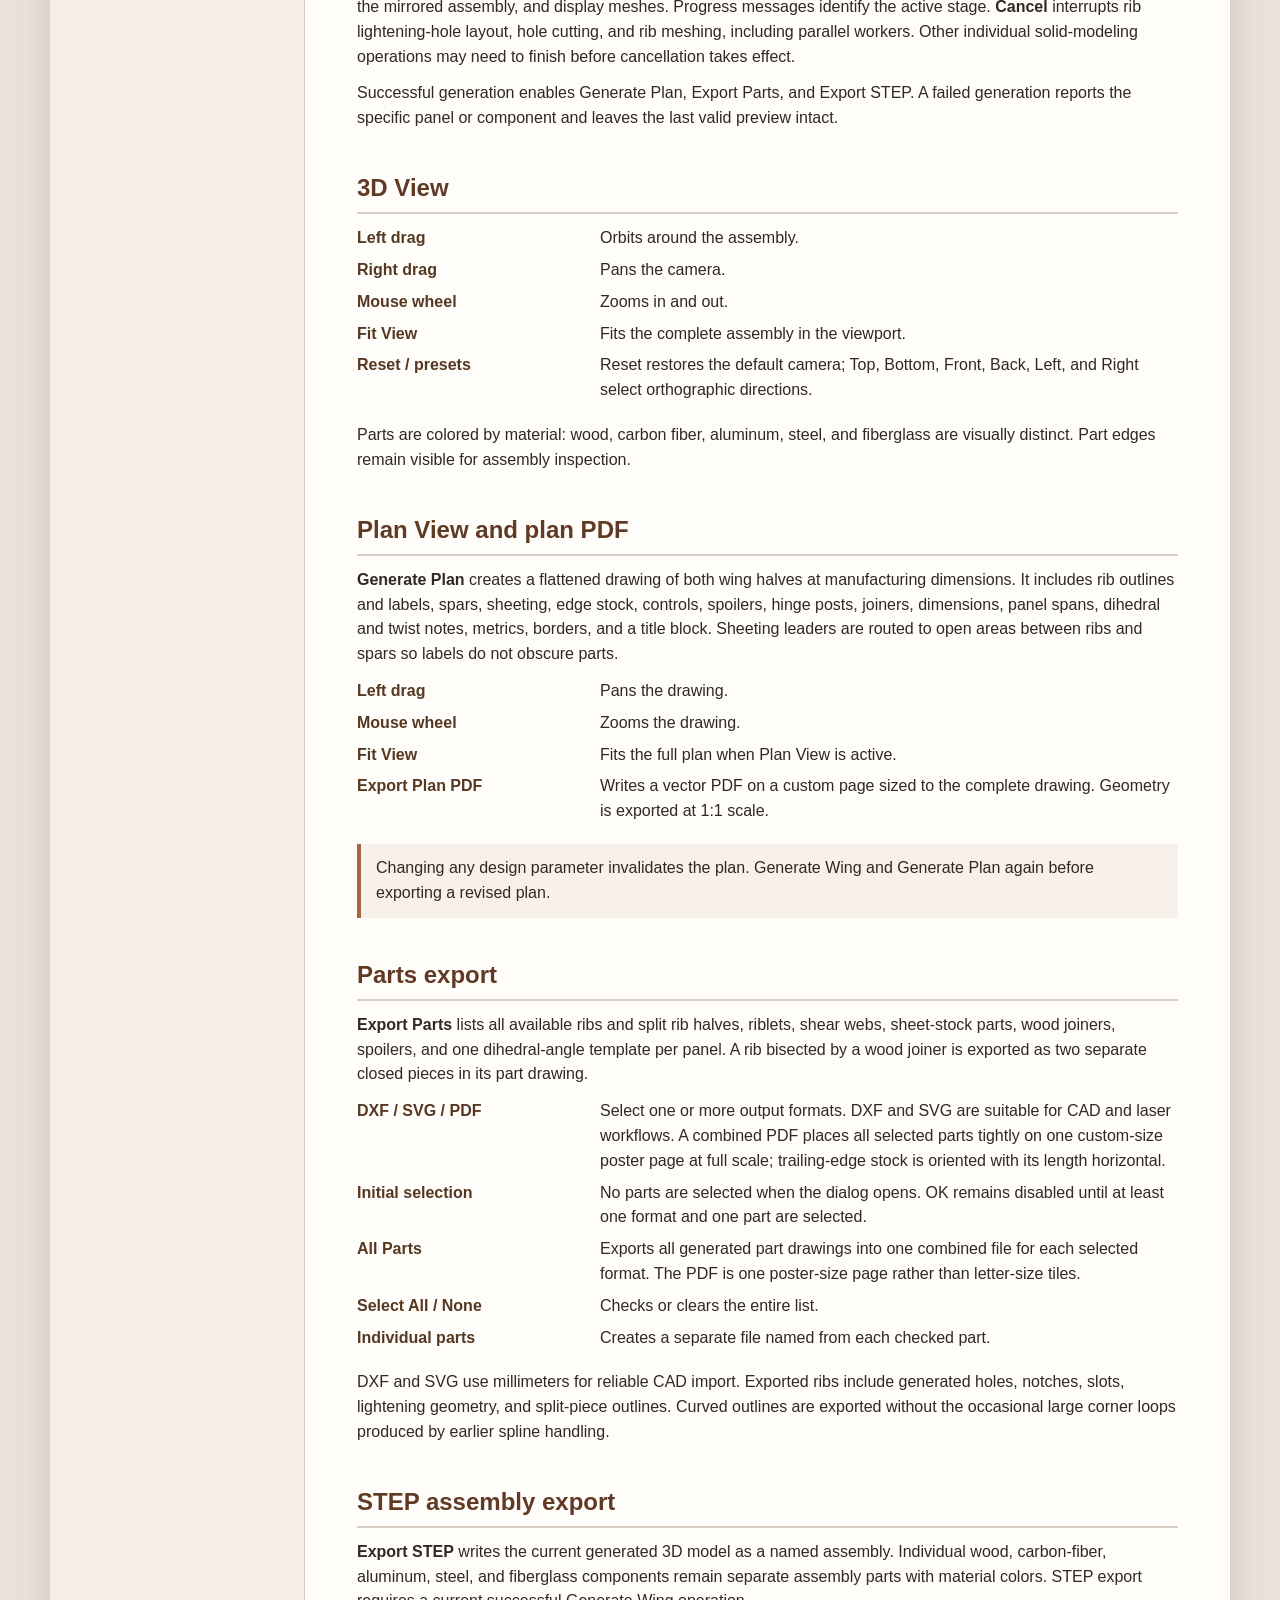
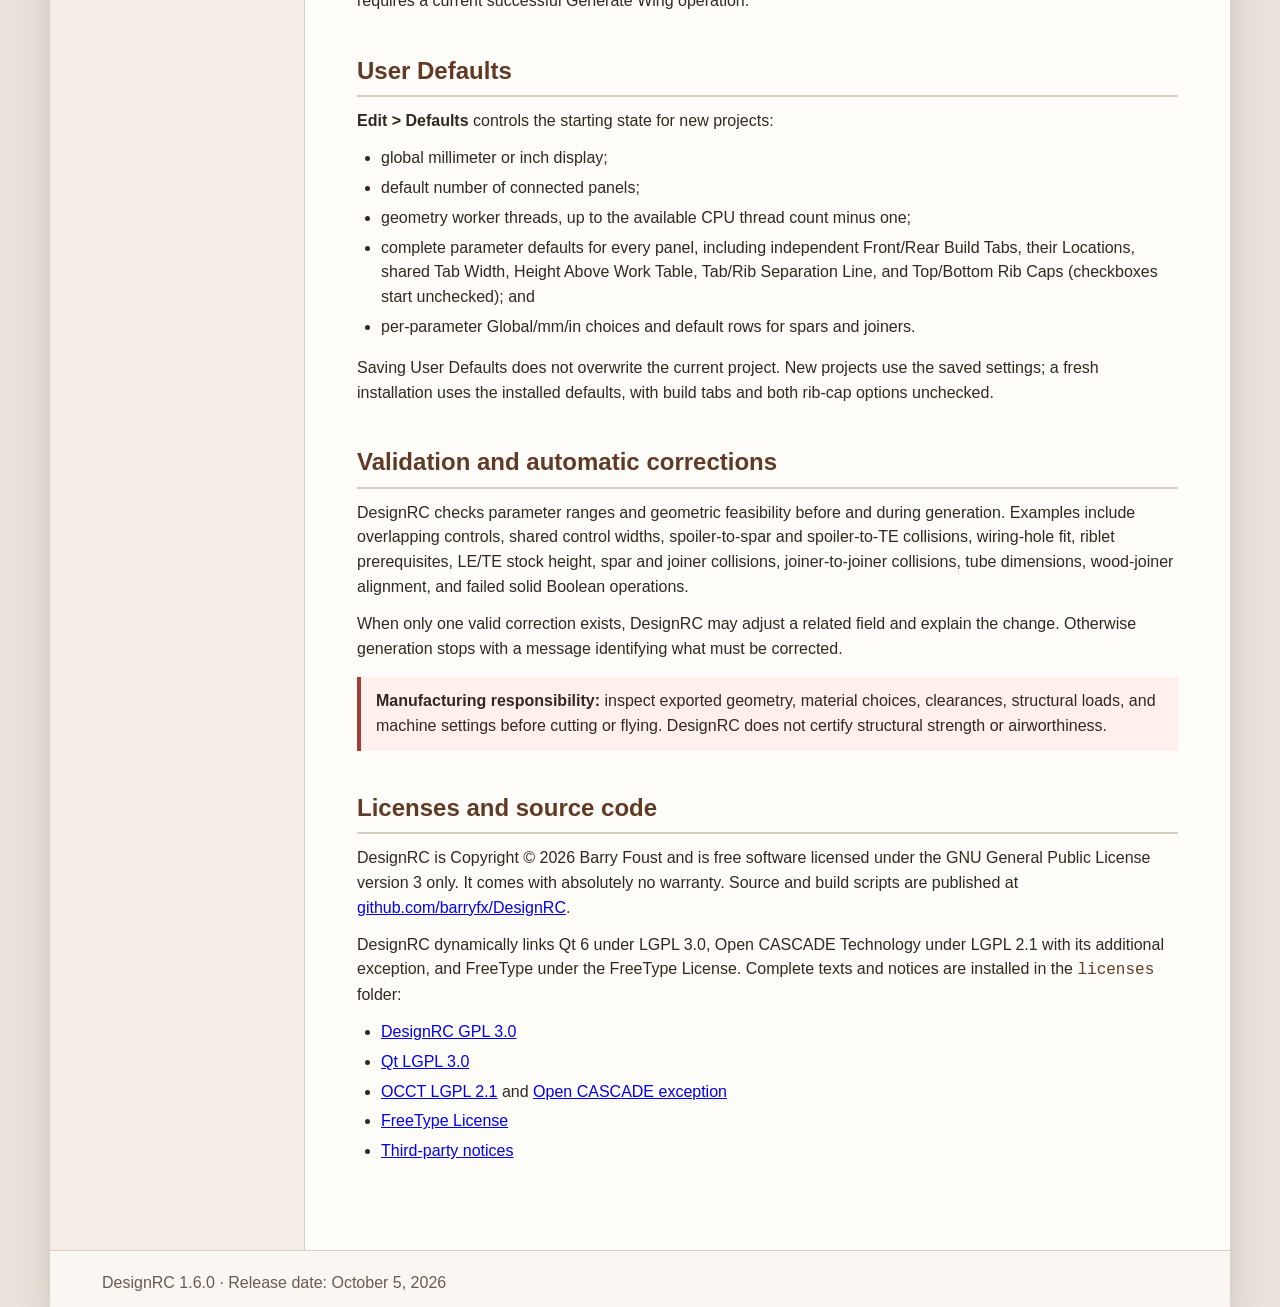
==== commit 705c6d3c: "Release 1.6.0 with imported LE/TE curves and smooth stock sweeps" ====
--- a/resources/help/index.html
+++ b/resources/help/index.html
@@ -3,7 +3,7 @@
 <head>
   <meta charset="utf-8">
   <meta name="viewport" content="width=device-width, initial-scale=1">
-  <title>DesignRC 1.5.0 User Help</title>
+  <title>DesignRC 1.6.0 User Help</title>
   <style>
     :root { color-scheme:light; --ink:#302821; --muted:#675c52; --accent:#7a4d2d; --line:#d9cec3; --paper:#fffdf9; --panel:#f5eee6; }
     * { box-sizing:border-box; }
@@ -44,13 +44,15 @@
 <body>
 <div class="page">
   <header>
-    <h1>DesignRC 1.5.0 User Help</h1>
+    <h1>DesignRC 1.6.0 User Help</h1>
     <p>Parametric built-up RC wing design, 3D structure, plans, and manufacturing export</p>
   </header>
   <div class="layout">
     <nav aria-label="Help topics">
       <strong>Contents</strong>
       <a href="#overview">What DesignRC does</a>
+      <a href="#new-160">New in 1.6.0</a>
+      <a href="#imported-curves">Import LE/TE curves</a>
       <a href="#workspace">The main window</a>
       <a href="#workflow">Recommended workflow</a>
       <a href="#units">Units and value entry</a>
@@ -88,6 +90,10 @@
       </ul>
       <div class="note"><strong>Design convention:</strong> panel parameters describe the right half-wing from the aircraft centerline outward. DesignRC generates that half and mirrors it for the complete preview, plan, and assembly.</div>
 
+      <h2 id="new-160">New in 1.6.0 &mdash; October 5, 2026</h2>
+      <p>Panels can now use dimensioned SVG/DXF leading- and trailing-edge curves. Smooth guide sweeps follow the imported shape, airfoil changes, and twist, including the upright center-root transition. Straight hinges remain available for curved control surfaces, and adjacent panel chords are matched within the 1/4 inch (6.35 mm) tolerance.</p>
+      <p>The filename and curve geometry are saved inside the project and restored on load. See <a href="#imported-curves">Imported LE/TE curves</a> for file requirements, axis handling, tolerances, joint matching, and stock behavior.</p>
+
       <h2 id="workspace">The main window</h2>
       <dl>
         <dt>Wing Actions toolbar</dt><dd>Contains <strong>Generate Wing</strong>, <strong>Generate Plan</strong>, <strong>Export Plan PDF</strong>, <strong>Export Parts</strong>, and <strong>Export STEP</strong>. Downstream actions remain disabled until their required geometry or plan exists.</dd>
@@ -164,8 +170,8 @@
       <h3>Dimensions</h3>
       <dl>
         <dt>Panel Span</dt><dd>Flattened root-to-tip length of this half-wing panel.</dd>
-        <dt>Root / Tip Chord</dt><dd>Airfoil chord at the panel ends. Root Chord is editable only on Panel 1.</dd>
-        <dt>Tip Sweep</dt><dd>Fore/aft displacement of the tip leading edge from the root leading edge.</dd>
+        <dt>Root / Tip Chord</dt><dd>Airfoil chord at the panel ends. Without imported curves, Root Chord is editable only on Panel 1; outer panels inherit the adjoining tip chord. Imported curves supply read-only root and tip chords, with the joint-matching rules described under <a href="#imported-curves">Imported LE/TE curves</a>.</dd>
+        <dt>Tip Sweep</dt><dd>Fore/aft displacement of the tip leading edge from the root leading edge. Disabled and shown as <code>--</code> when imported curves define the planform.</dd>
         <dt>Dihedral</dt><dd>Panel angle used when assembling adjoining panels in 3D.</dd>
         <dt>Tip Twist</dt><dd>Progressive wash-in or wash-out, added to the twist inherited from the preceding panel. Positive twist raises the trailing edge; negative twist raises the leading edge. Neither direction lowers the airfoil below its untwisted bottom plane.</dd>
       </dl>
@@ -235,6 +241,14 @@
       <p>Joiner axes and rib openings are oriented through the joint geometry so panels assemble at the intended dihedral. Fixed and removable tube or rod joiners are raised above the camber line at each joint rib by the same amount that they fall below the camber line at the adjoining rib, preserving equal rib material above and below the joiner. Alignment pins are excluded from this balancing rule. At the wing center, a wood joiner passes through R1 and also R1a when that optional rib is present, then stops against the inner face of R2. At an outboard panel joint, it extends one rib bay into each panel, passes through only the two ribs at the joint, and stops against the inner faces of the next ribs. Each rib the wood joiner passes through is bisected into two manufacturing pieces. Invalid wood-spar alignment is rejected because a wood joiner cannot bend through a swept joint. Joiners are also checked against other joiners, including overlapping wood joiners.</p>
 
       <h2 id="lete">LE/TE tab</h2>
+      <h3 id="imported-curves">Imported LE/TE curves</h3>
+      <p>Use <strong>Import LE/TE Curves</strong> to define this panel with exactly two open paths in an SVG or ASCII DXF file. The filename appears below the button. DesignRC uses X for chord and positive Y for span. If the combined bounds of the two paths are longer along X than Y, DesignRC automatically swaps their X and Y coordinates before checking the roots and span. Equal extents leave the axes unchanged. DXF curves must have exactly Z=0. The SVG origin is its user-coordinate origin after element transforms, independent of viewBox canvas bounds. SVG width and height must declare mm or inches; DXF must declare mm or inches in $INSUNITS. Pixel-only and unitless files are rejected.</p>
+      <p>After any axis swap, exactly one root endpoint must be within 1/4 inch (6.35 mm) of the origin to identify the LE. Both roots must be within that distance of the X axis (Y=0). Each path's Y span must be within 1/4 inch (6.35 mm) of Panel Span. DesignRC translates both paths by the same X amount and independently normalizes their Y ranges to 0 through Panel Span. Chords are preserved. Paths that cross, loop, double back in Y, or give zero chord are rejected.</p>
+      <p>Root Chord and Tip Chord become read-only values from the curves. Tip Sweep is disabled and displays <code>--</code> because the imported LE defines sweep. <strong>Delete LE/TE Curves</strong> returns to a straight planform using the derived chords and sweep, with the usual inherited root chord on outer panels. The curve geometry and filename, including any panel-joint correction, are embedded in saved projects. Reopening restores the geometry and the filename below the import button without rereading or needing the original file. To use later edits to the source file, import it again. Import and deletion use the usual pending-generation behavior.</p>
+      <p>SVG supports open paths (lines, cubic/quadratic Beziers and elliptical arcs), lines, and polylines, including group transforms. DXF supports LINE, ARC, ELLIPSE, open POLYLINE/LWPOLYLINE (including bulges), and control-point SPLINE entities. Standalone POINT markers are ignored and do not count as paths. Flatten nested SVG viewports, CSS transforms, DXF blocks, and unsupported entities before importing.</p>
+      <p>LE stock follows the imported curve for every stock type. Selecting CF Tube LE with an imported curve displays a warning: the user must determine whether the chosen tube can bend to the modeled shape. Spars remain straight between their specified endpoints. Clearance is checked between ribs as well as at ribs.</p>
+      <p>At panel joints, an ordinary outer panel inherits the inner panel's tip chord. An outer panel with imported curves must have a root chord within 1/4 in (6.35 mm) of that tip chord. DesignRC then matches the outer root by shifting its TE at the root and reducing that correction linearly to zero at the tip, preserving the LE and tip chord. Larger differences, or corrections that make the curves cross, stop generation with an error. This also applies when the inner panel uses imported curves; source files are unchanged.</p>
+      <p>Imported stock follows a smooth 3D guide sweep. Wood stock, sheeting, and control surfaces retain their changing airfoil profiles and panel twist; CF rods and tubes use circular sweeps. Straight geometry uses a single root-to-tip loft when that reproduces the intermediate profiles. Construction gaps still create separate pieces. If OCCT cannot form a valid sweep, DesignRC tries a smooth loft with a limited number of profiles; overly complex geometry is rejected instead of building hundreds of loft sections.</p>
       <h3>Leading edge</h3>
       <dl>
         <dt>Block LE Stock</dt><dd>Removes the rib noses at the selected width and lofts smooth wood stock from the airfoil profiles at the member ends. Height must accommodate every cut rib; after an undersized-height warning is acknowledged, the Height control is reset to the required cut-face height.</dd>
@@ -254,7 +268,8 @@
       </dl>
 
       <h2 id="controls">Ailerons/Flaps tab</h2>
-      <p>Ailerons and flaps are separate, closed solids. Each is one smooth spline loft between the airfoil-derived profile at its start and the profile at its end; intermediate rib outlines are not imprinted on the control surface.</p>
+      <p>Ailerons and flaps are separate, closed solids. Straight planforms use the airfoil-derived start and end profiles. Imported planforms add intermediate geometry sections to follow the curved trailing edge without adding physical ribs.</p>
+      <p>With imported curves, each enabled control has <strong>Hinge Parallel with Y Axis</strong> below Width/Height. Unchecked, Width sets the chordwise distance from the TE at each end and a straight line connects those hinge endpoints; the interior may be wider. Checked, the hinge is parallel to Y and Width is the maximum chordwise width. A hinge that crosses the TE or leaves insufficient room for its post is rejected.</p>
       <dl>
         <dt>Width</dt><dd>Chordwise depth measured forward from the trailing edge.</dd>
         <dt>Height</dt><dd>Nominal control body height setting.</dd>
@@ -264,7 +279,7 @@
       </dl>
       <ul>
         <li>A clearance gap is maintained around movable controls.</li>
-        <li>When flap and aileron meet at one rib, their widths must match and DesignRC creates a continuous hinge post.</li>
+        <li>For straight planforms, meeting flap and aileron widths must match and share a continuous hinge post. For imported curves, their hinge endpoints must meet; each straight post follows its own hinge direction.</li>
         <li>Aileron Start Rib cannot precede Flap Stop Rib.</li>
       </ul>
 
@@ -347,7 +362,7 @@
       </ul>
     </main>
   </div>
-  <footer>DesignRC 1.5.0 &middot; Release date: October 3, 2026</footer>
+  <footer>DesignRC 1.6.0 &middot; Release date: October 5, 2026</footer>
 </div>
 </body>
 </html>
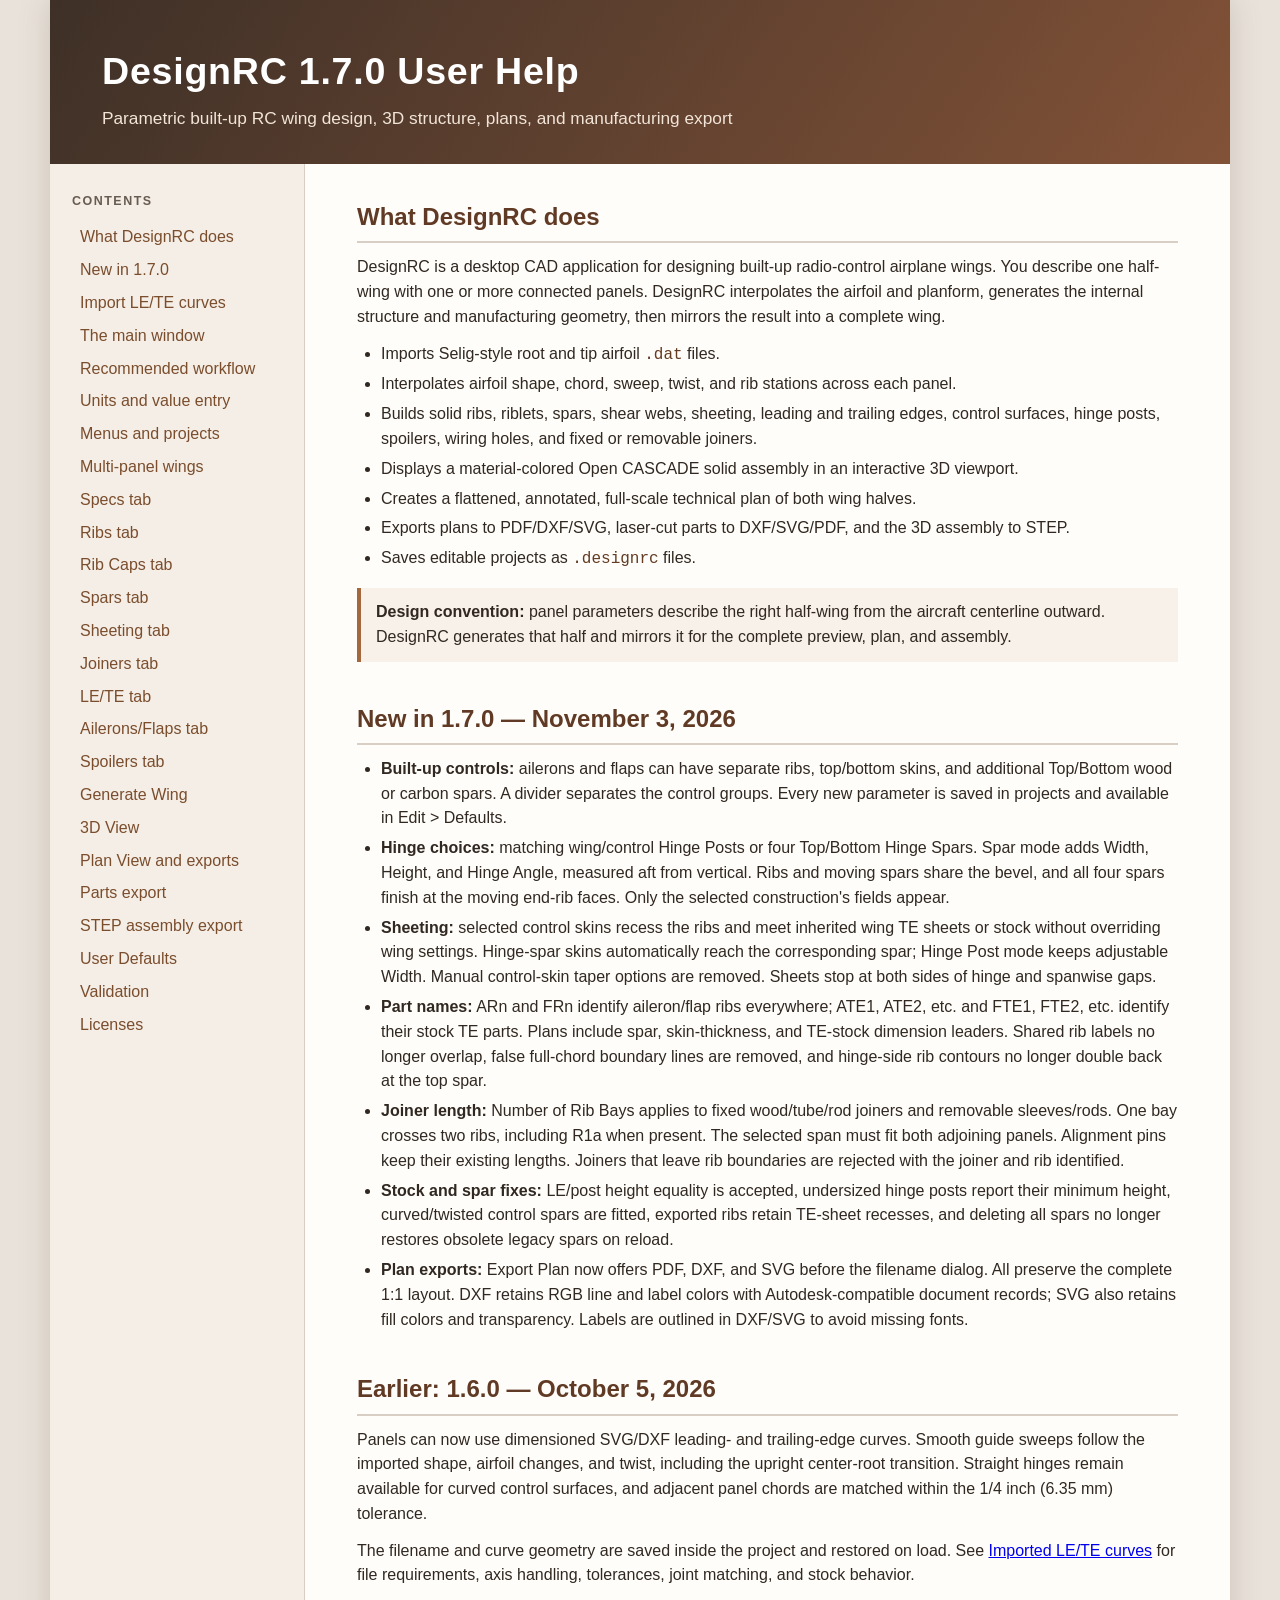
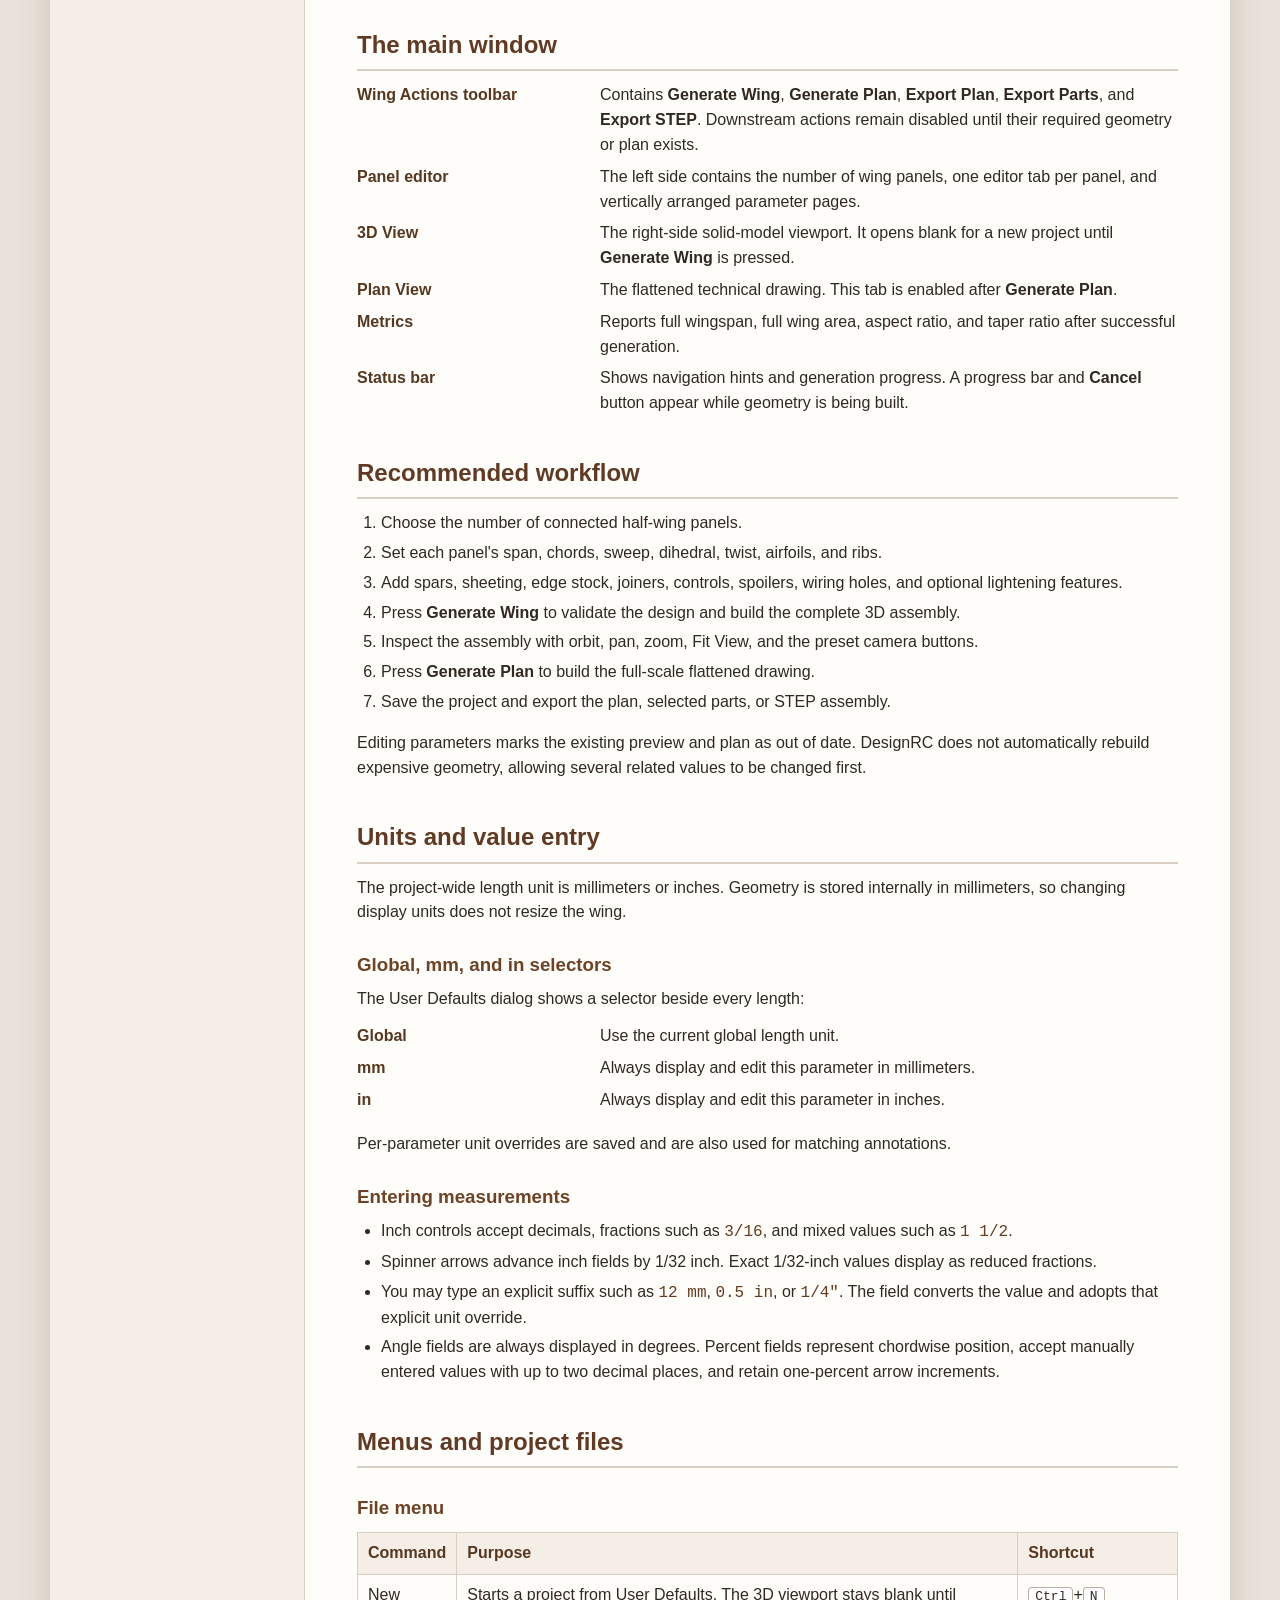
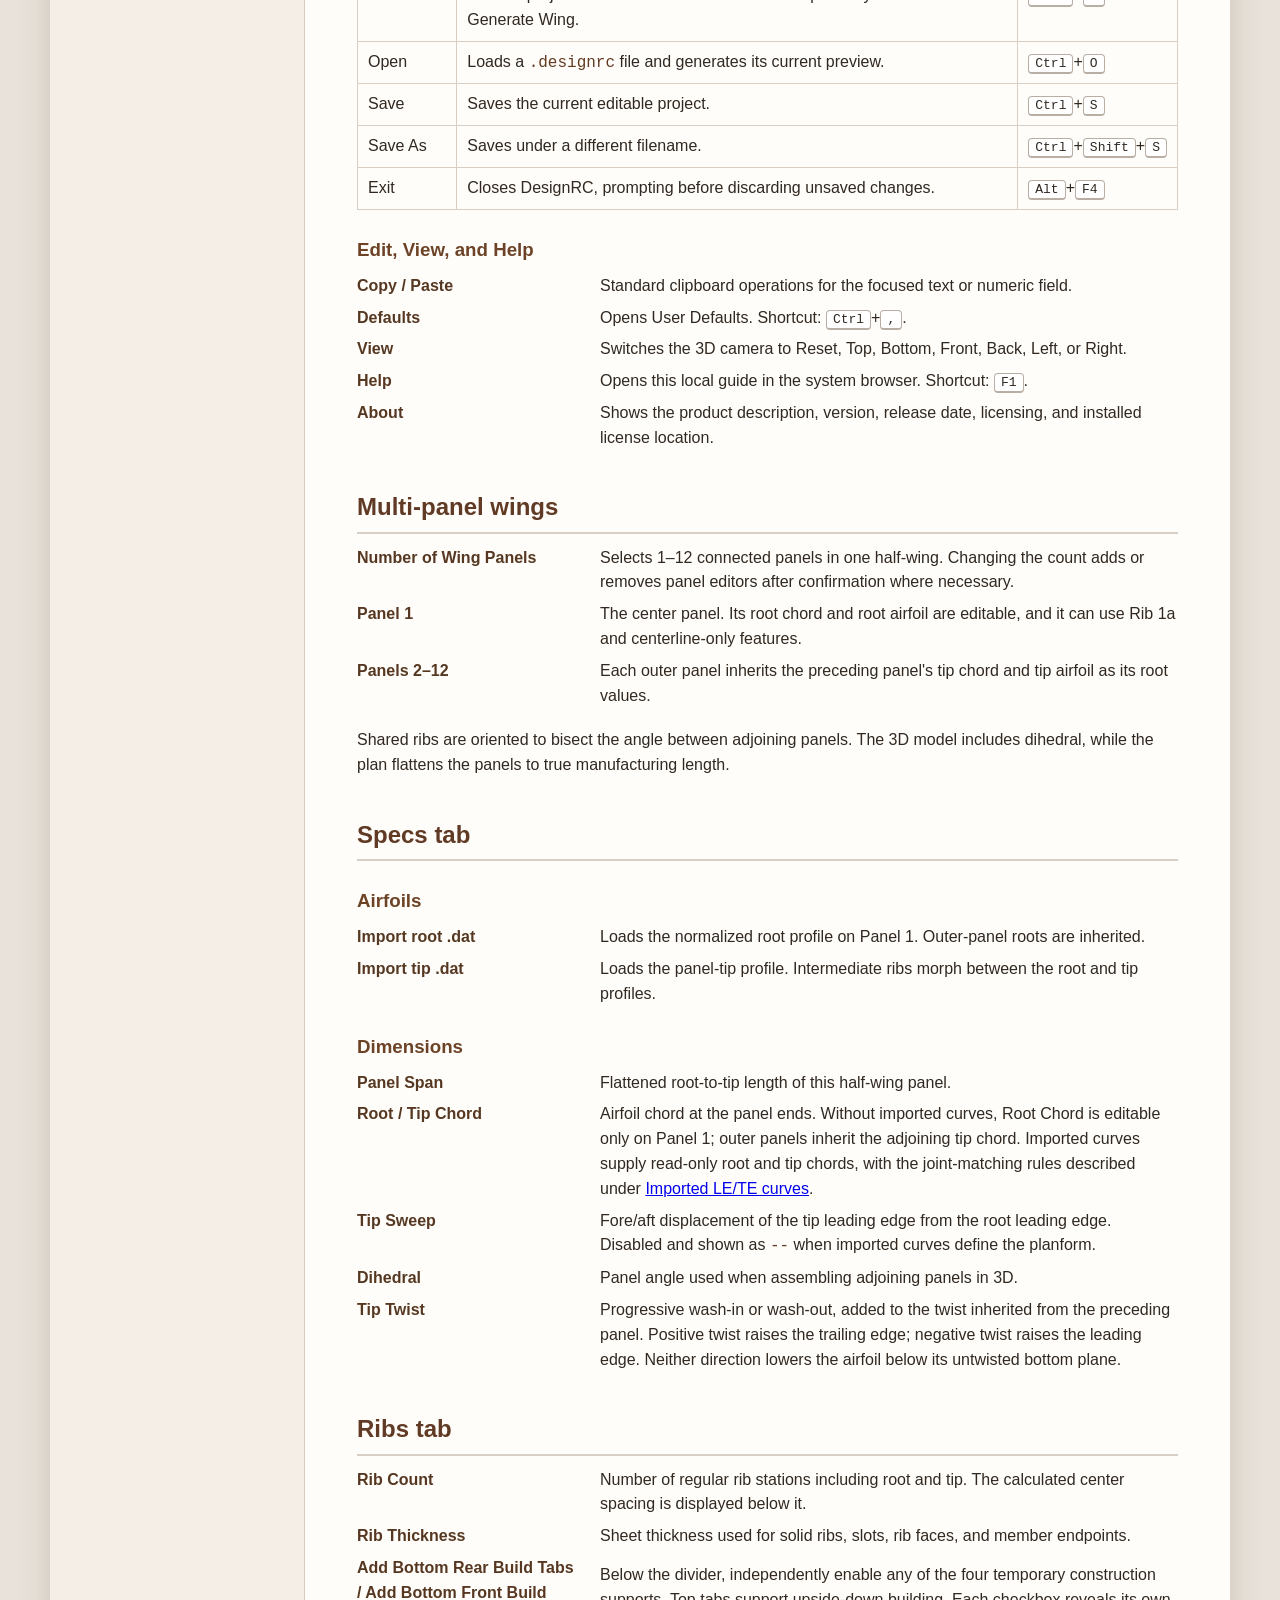
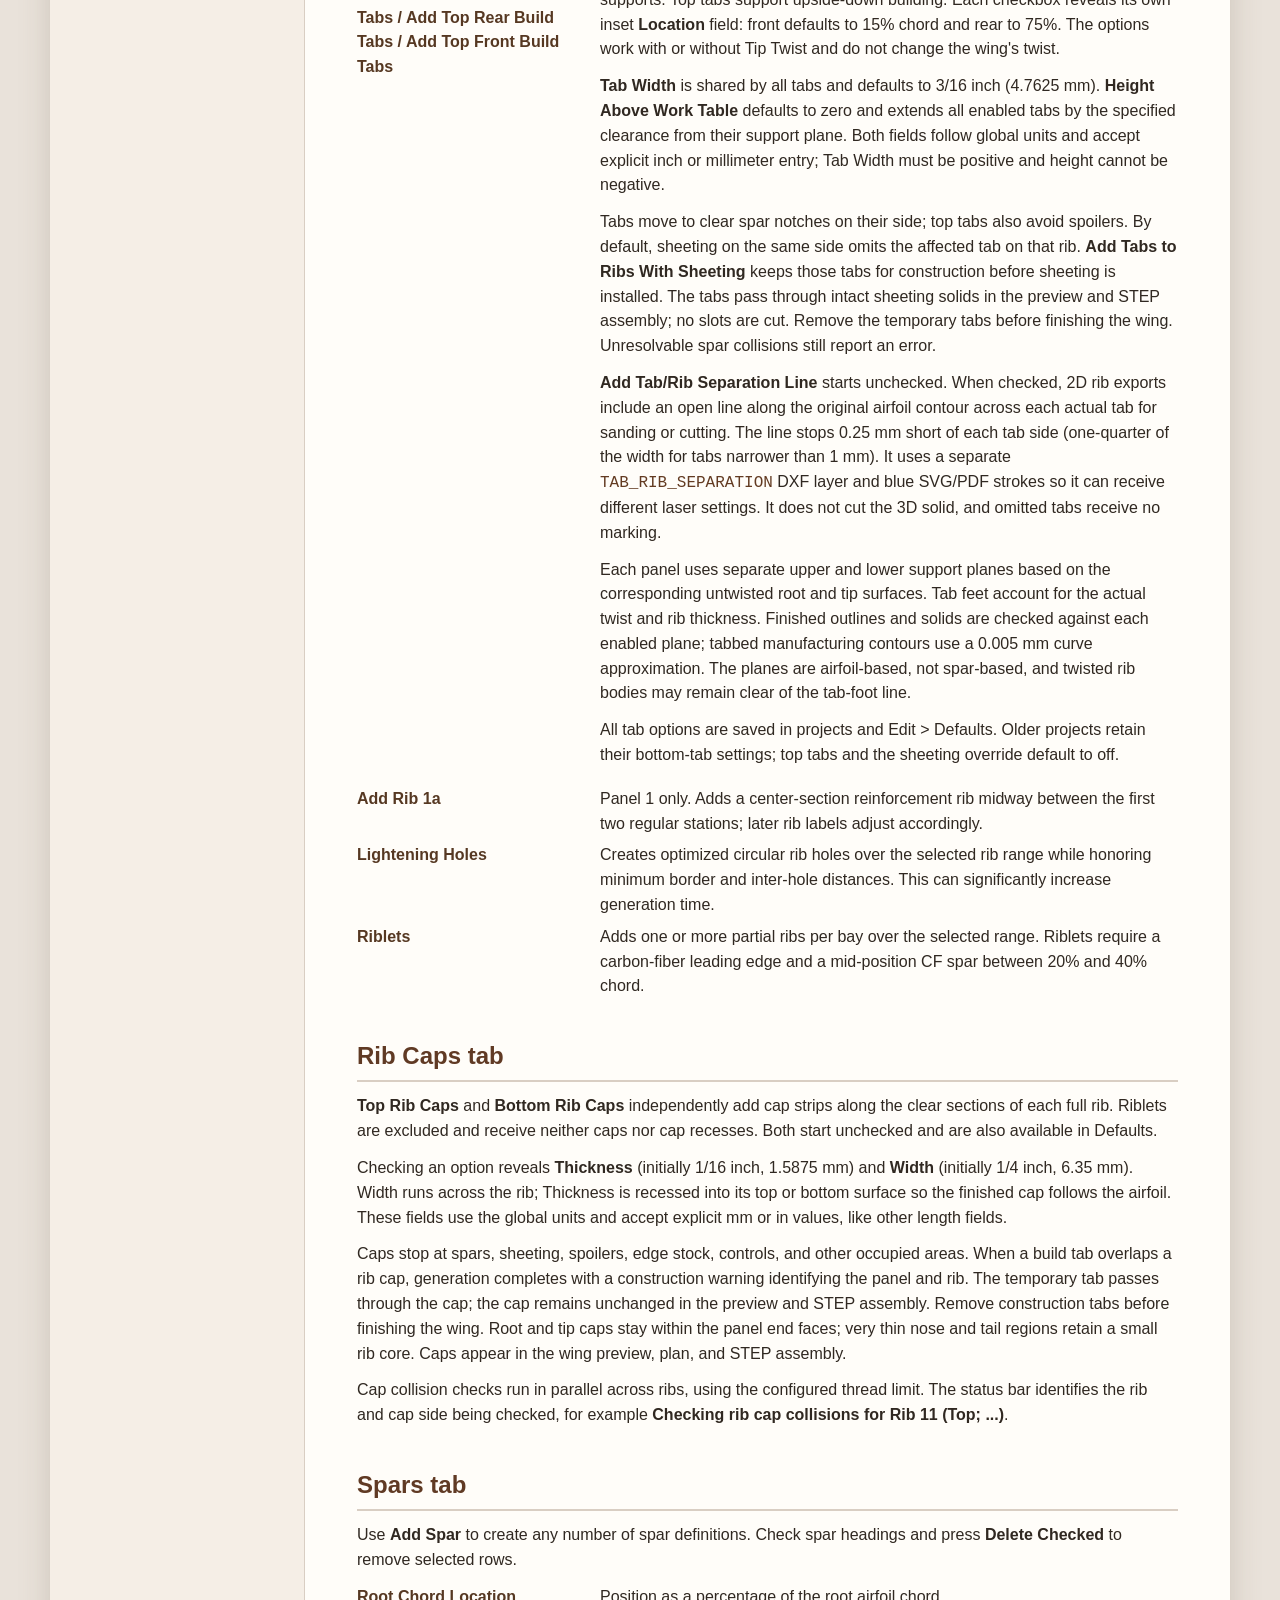
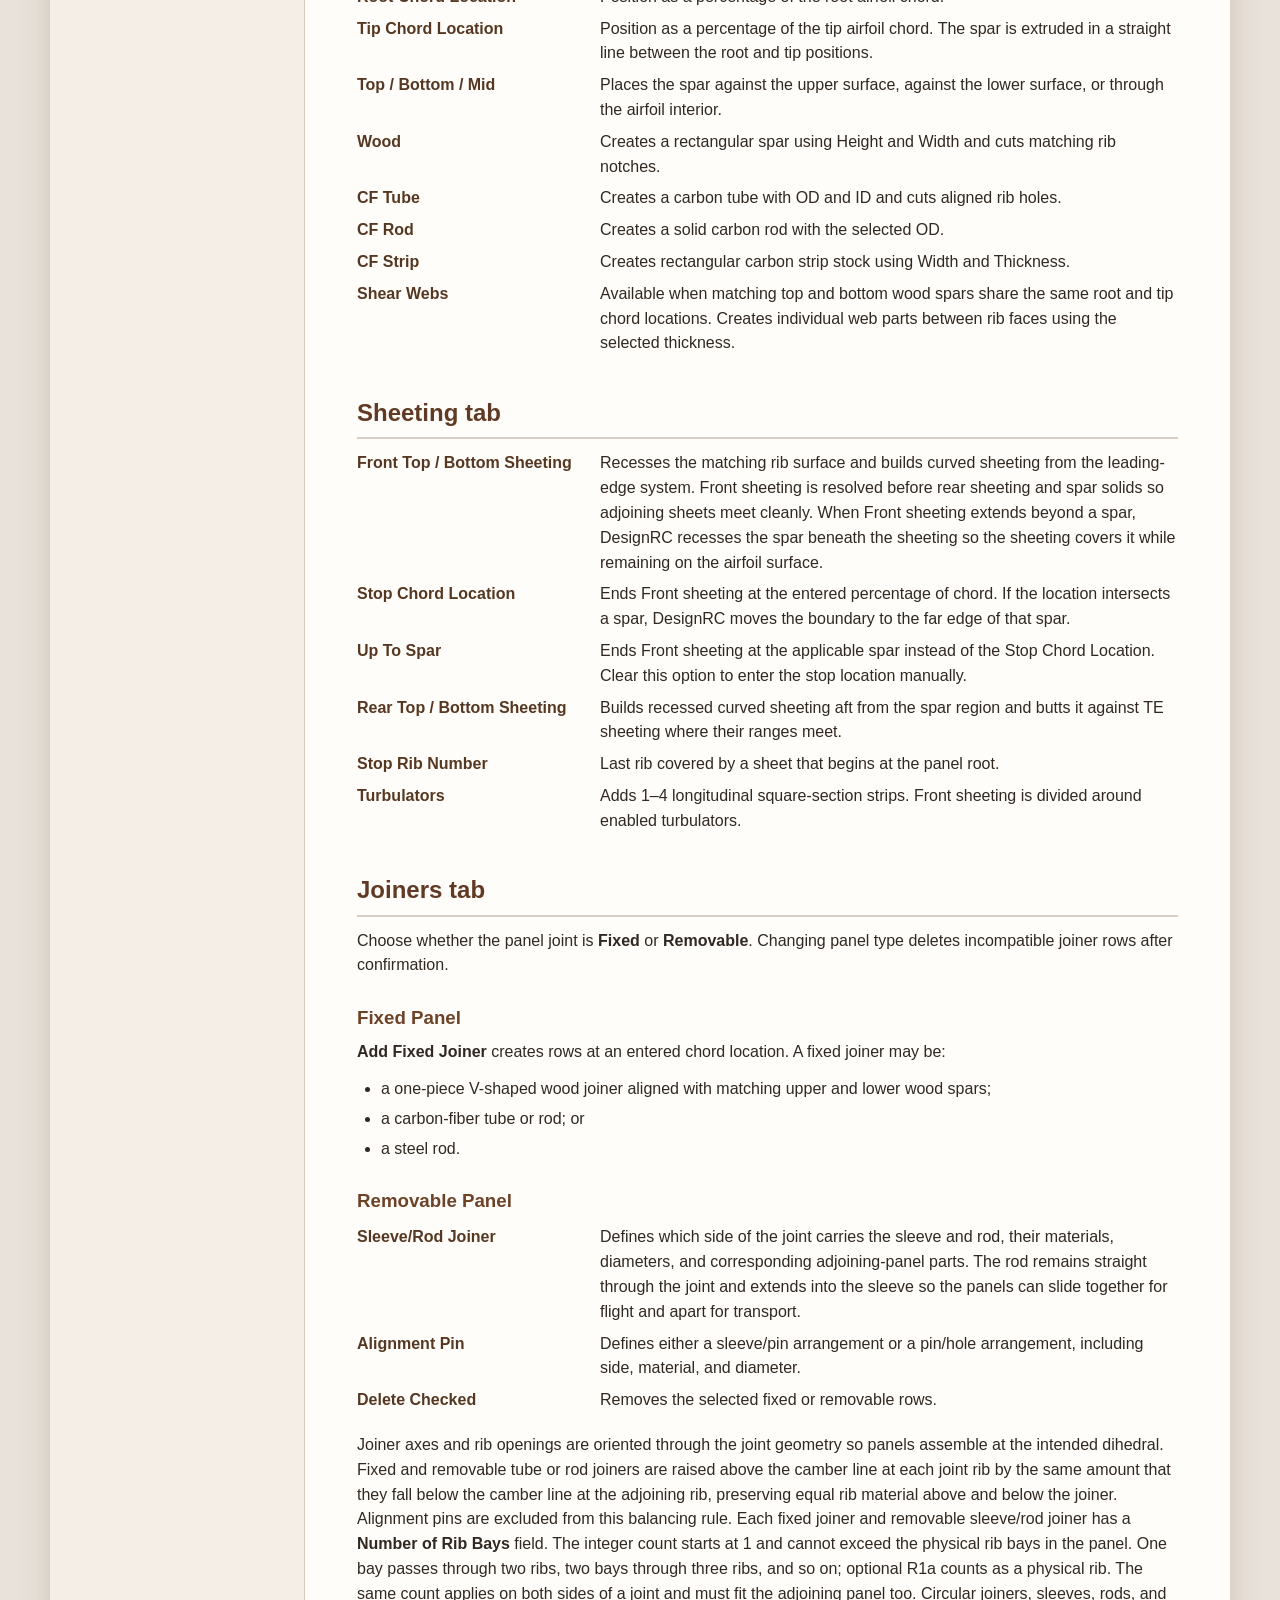
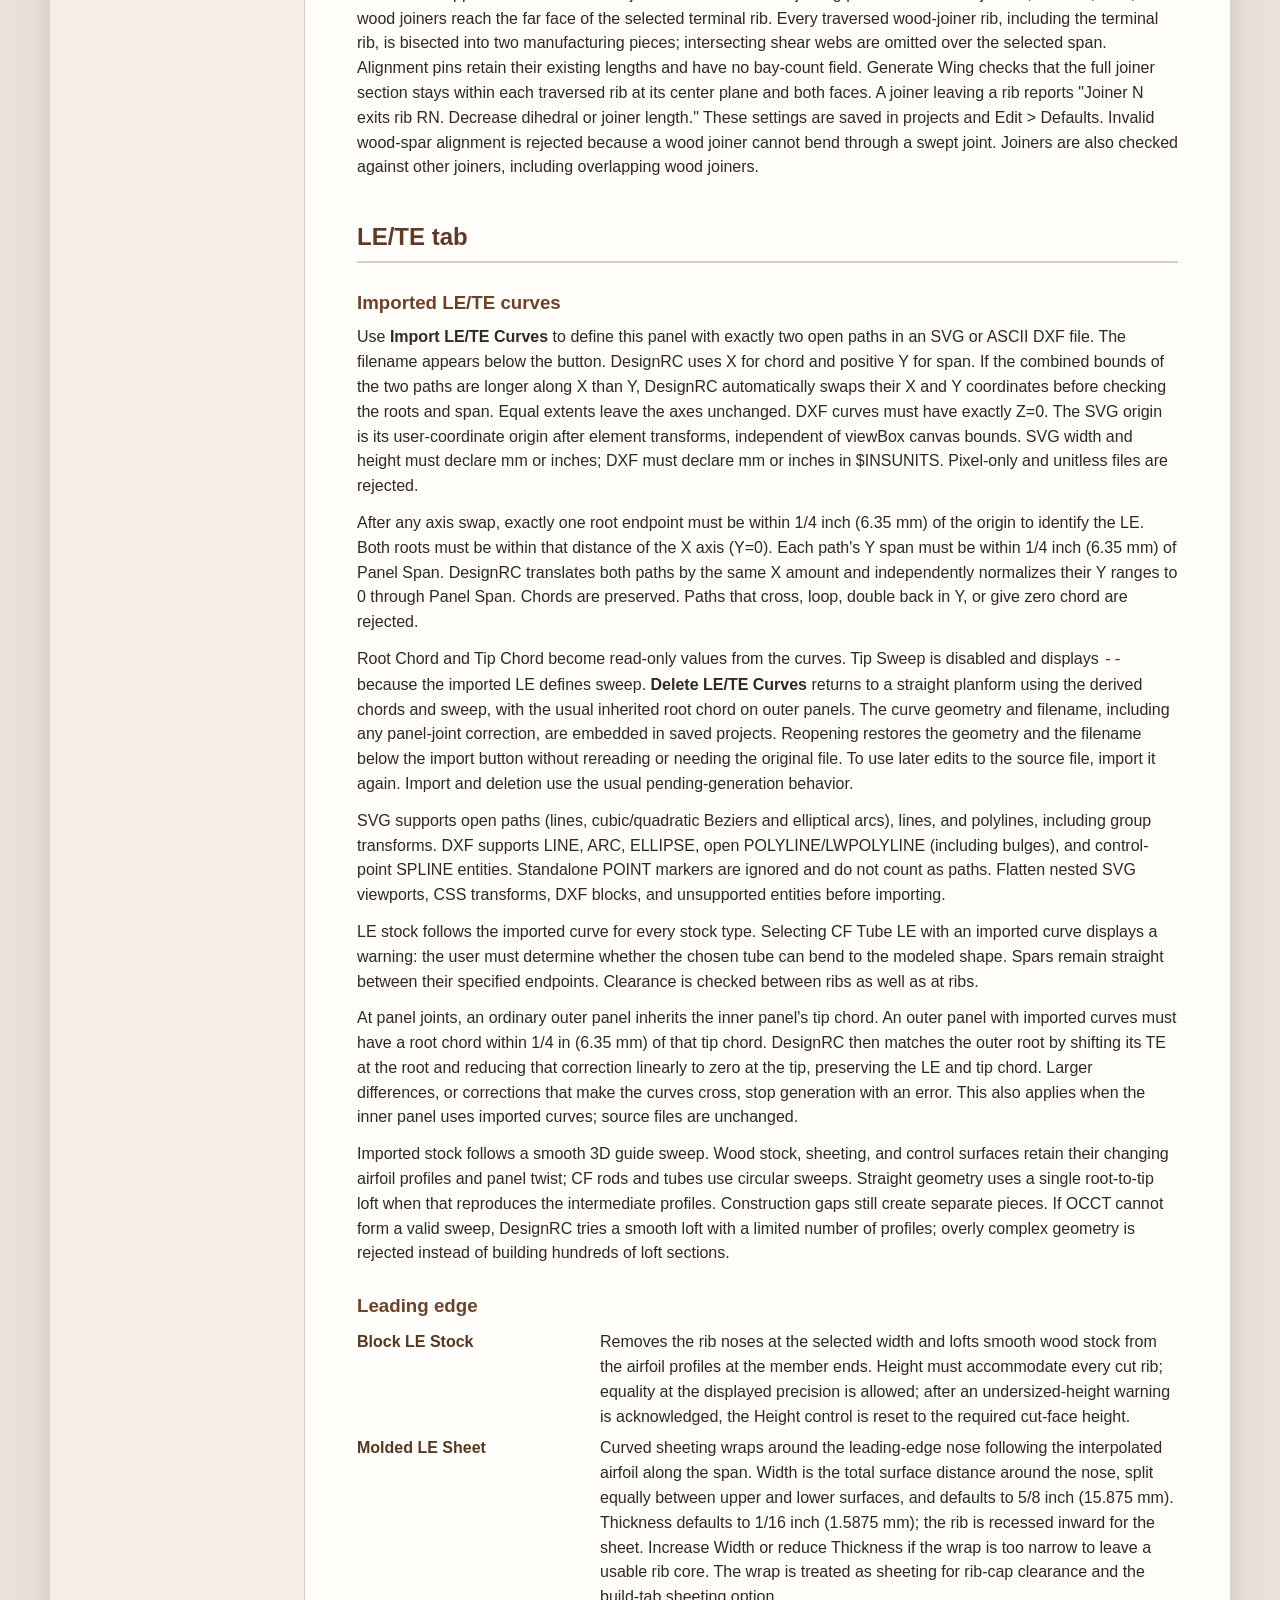
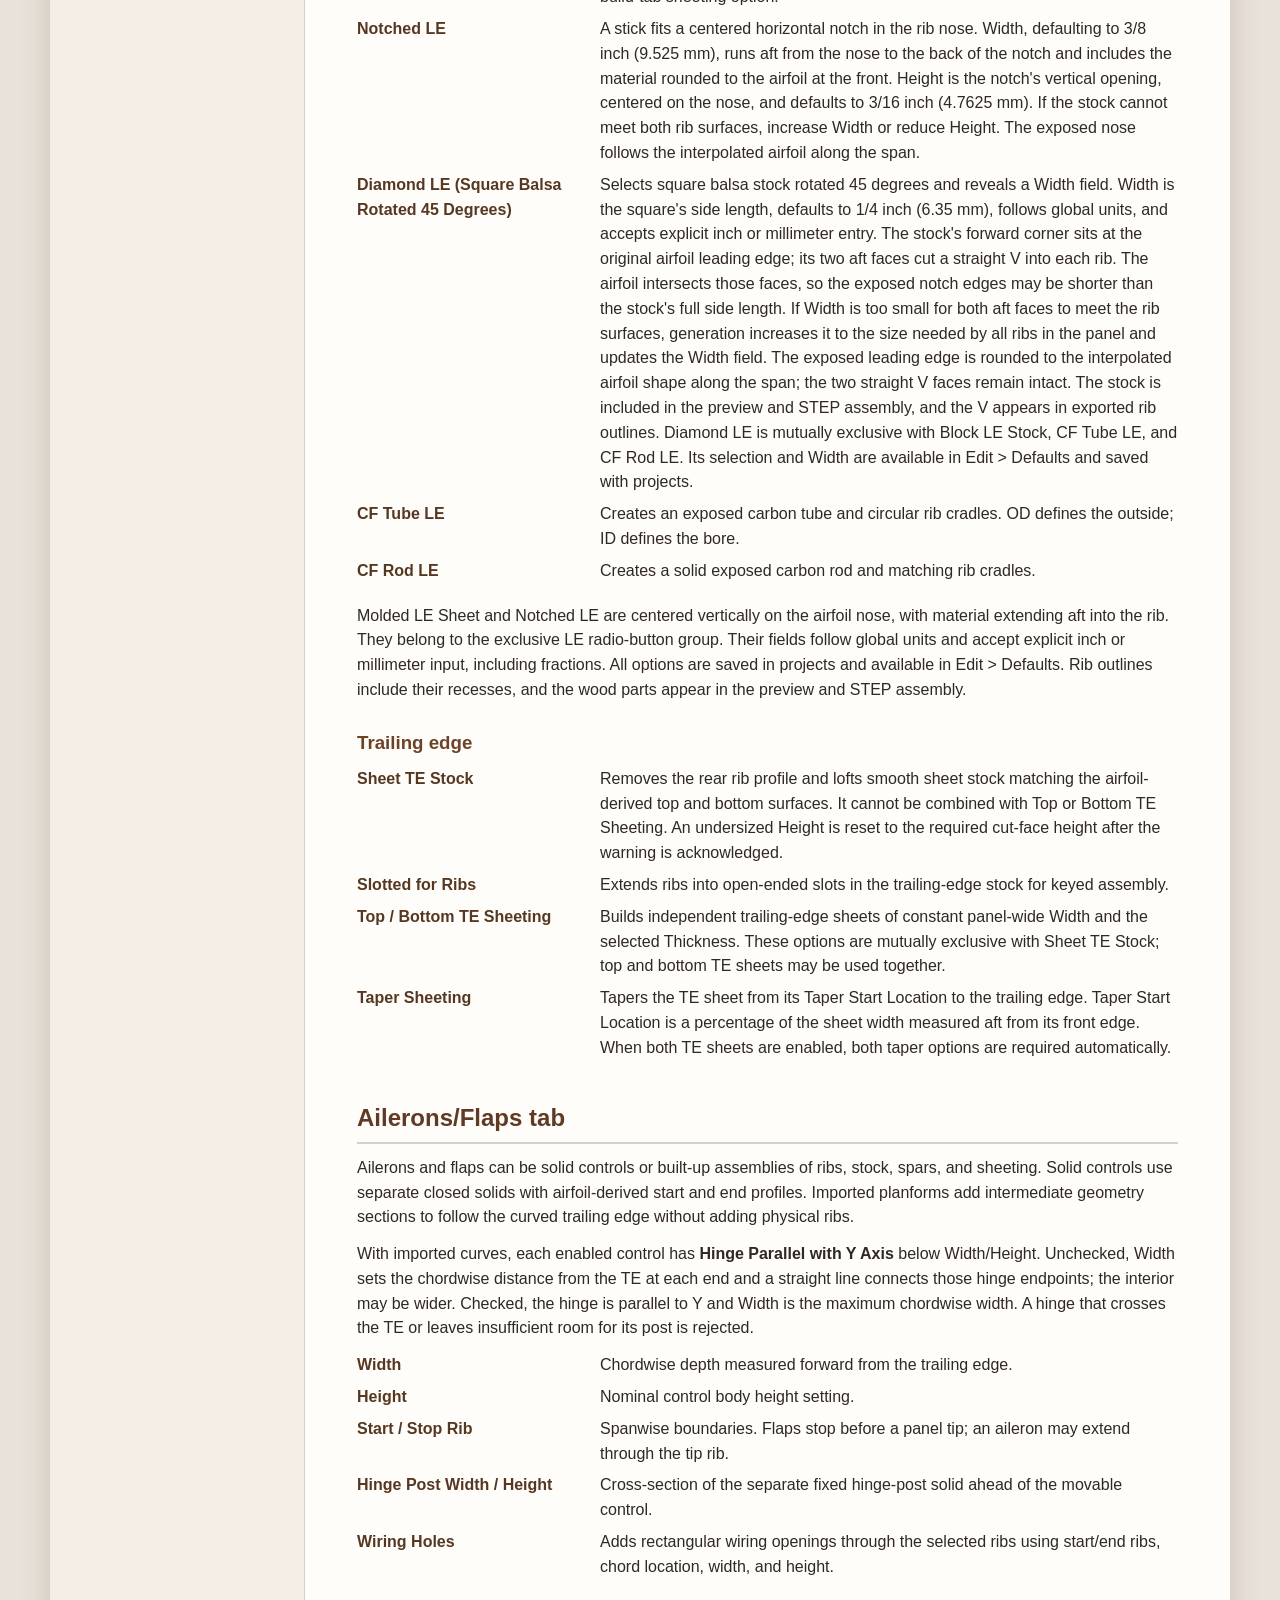
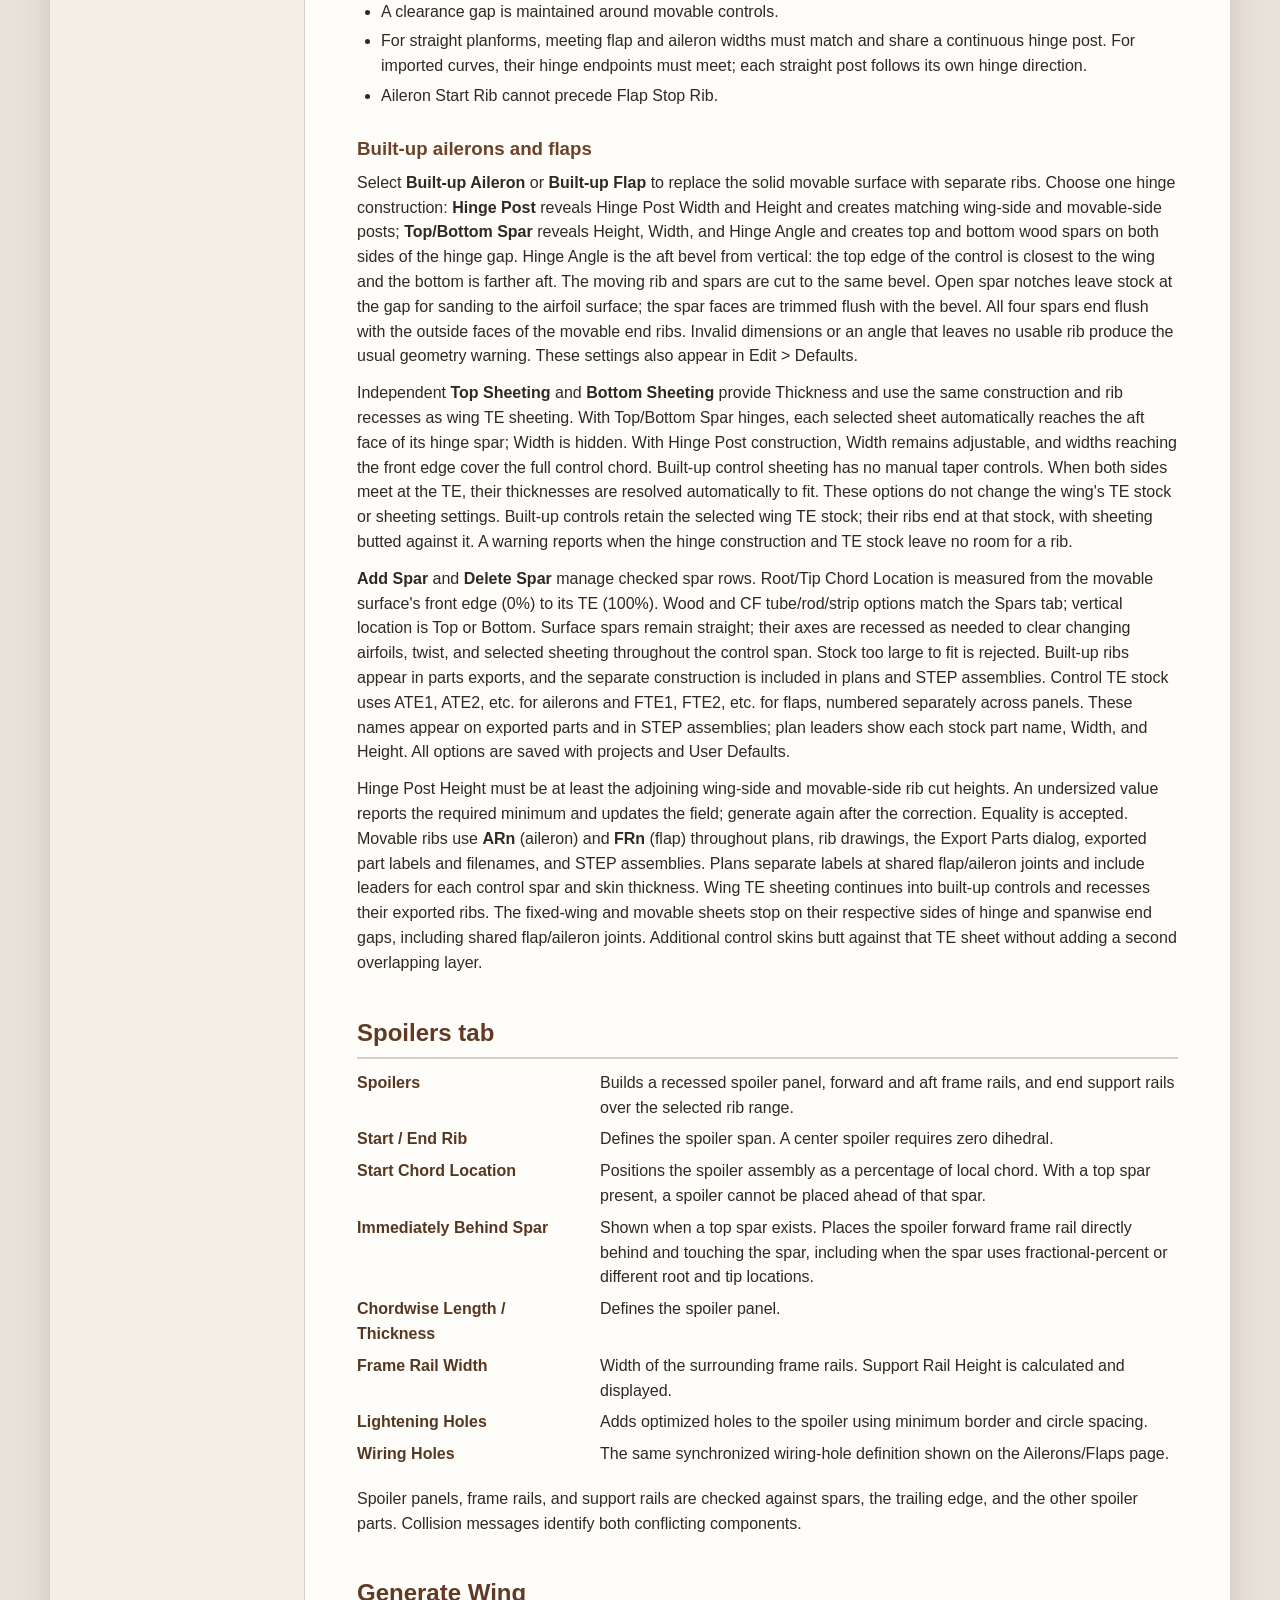
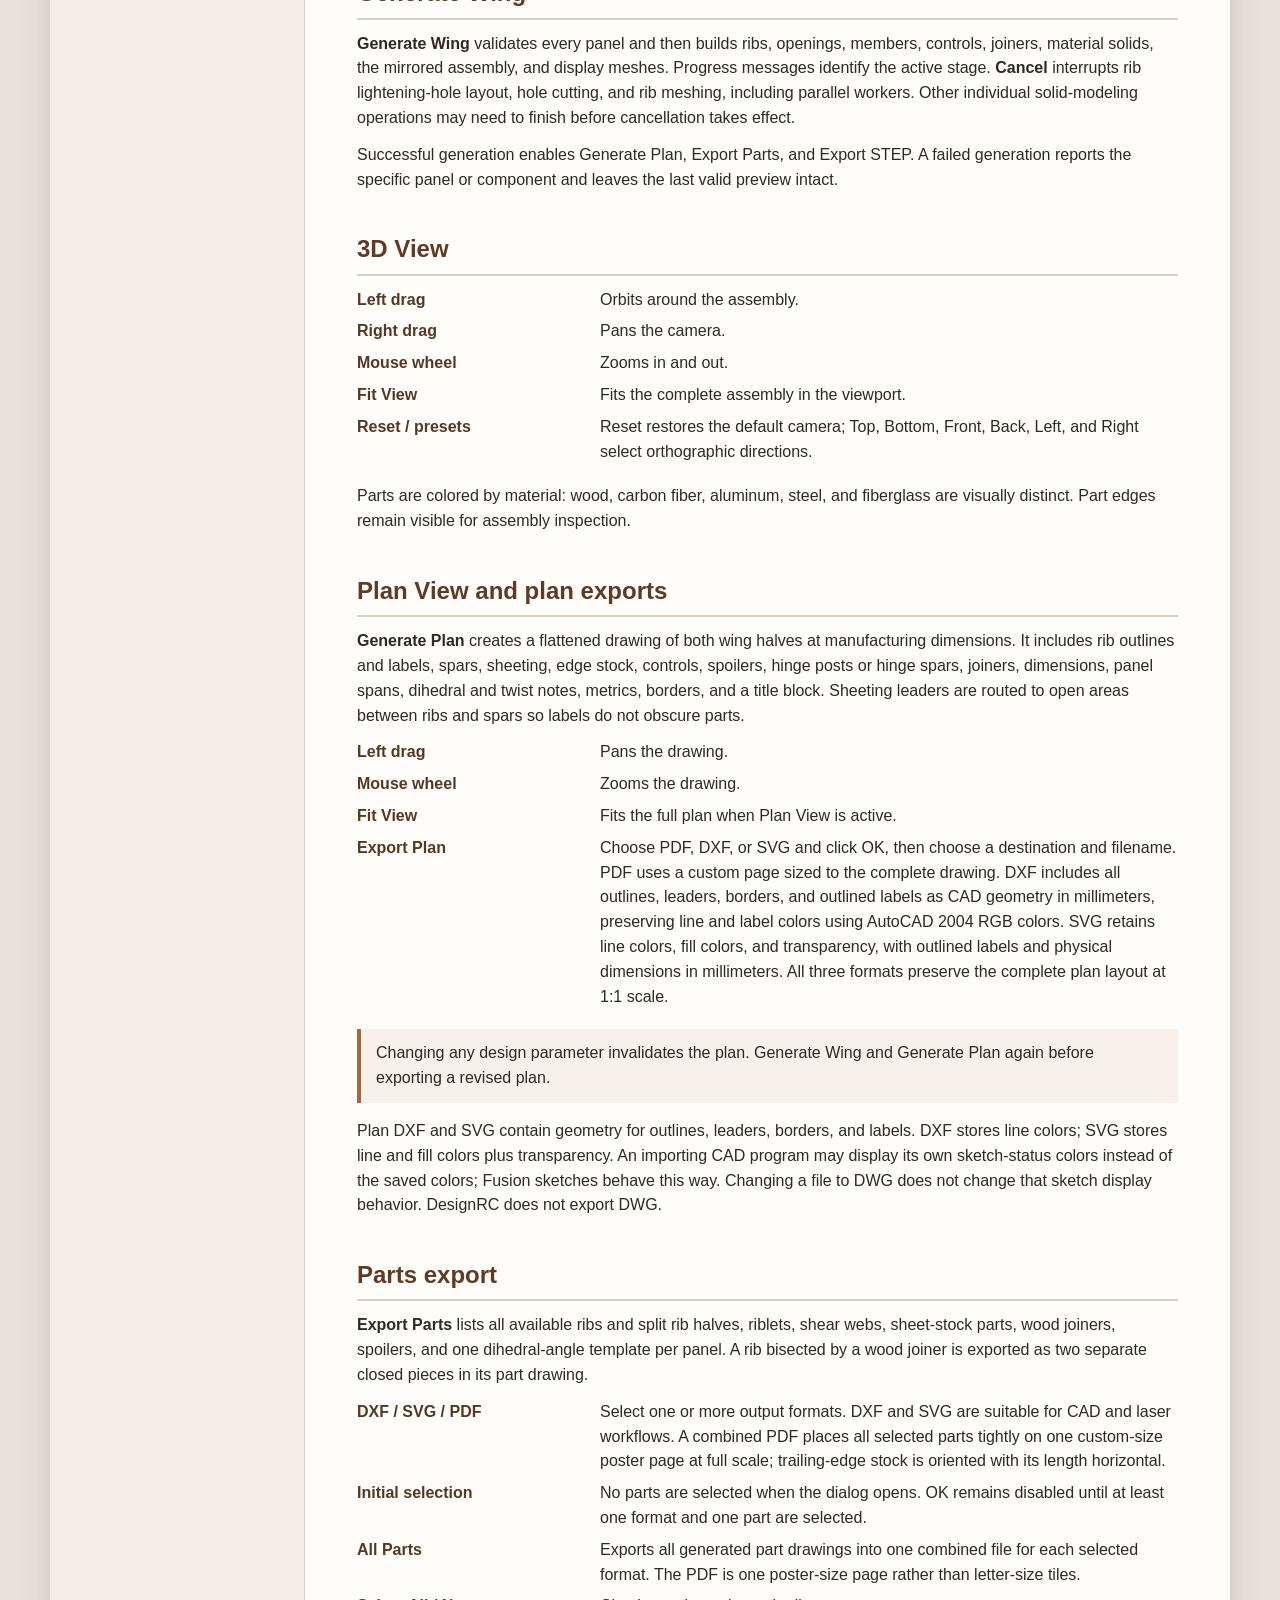
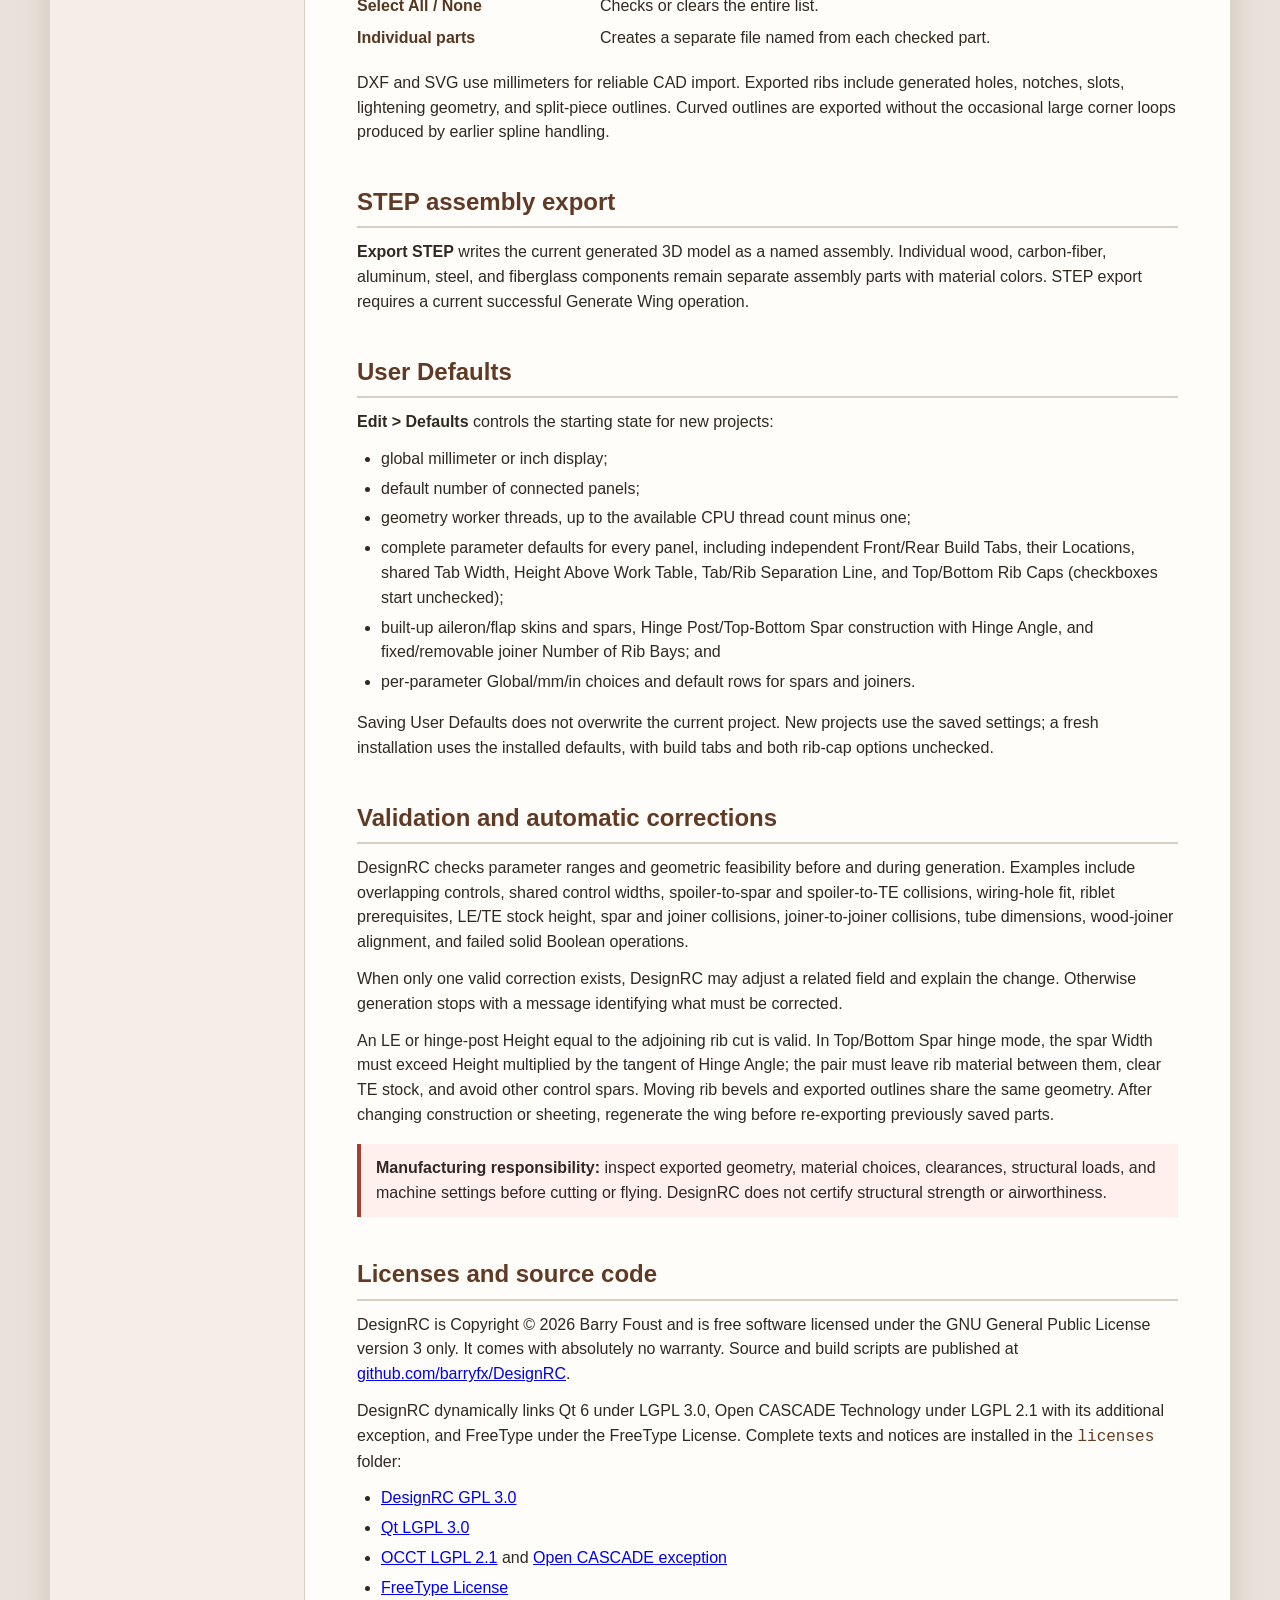
==== commit 86648898: "Release 1.7.0 with built-up controls, plan formats, and joiner bays" ====
--- a/resources/help/index.html
+++ b/resources/help/index.html
@@ -3,7 +3,7 @@
 <head>
   <meta charset="utf-8">
   <meta name="viewport" content="width=device-width, initial-scale=1">
-  <title>DesignRC 1.6.0 User Help</title>
+  <title>DesignRC 1.7.0 User Help</title>
   <style>
     :root { color-scheme:light; --ink:#302821; --muted:#675c52; --accent:#7a4d2d; --line:#d9cec3; --paper:#fffdf9; --panel:#f5eee6; }
     * { box-sizing:border-box; }
@@ -44,14 +44,14 @@
 <body>
 <div class="page">
   <header>
-    <h1>DesignRC 1.6.0 User Help</h1>
+    <h1>DesignRC 1.7.0 User Help</h1>
     <p>Parametric built-up RC wing design, 3D structure, plans, and manufacturing export</p>
   </header>
   <div class="layout">
     <nav aria-label="Help topics">
       <strong>Contents</strong>
       <a href="#overview">What DesignRC does</a>
-      <a href="#new-160">New in 1.6.0</a>
+      <a href="#new-170">New in 1.7.0</a>
       <a href="#imported-curves">Import LE/TE curves</a>
       <a href="#workspace">The main window</a>
       <a href="#workflow">Recommended workflow</a>
@@ -69,7 +69,7 @@
       <a href="#spoilers">Spoilers tab</a>
       <a href="#generate">Generate Wing</a>
       <a href="#viewport">3D View</a>
-      <a href="#plans">Plan View and PDF</a>
+      <a href="#plans">Plan View and exports</a>
       <a href="#parts">Parts export</a>
       <a href="#step">STEP assembly export</a>
       <a href="#defaults">User Defaults</a>
@@ -85,18 +85,29 @@
         <li>Builds solid ribs, riblets, spars, shear webs, sheeting, leading and trailing edges, control surfaces, hinge posts, spoilers, wiring holes, and fixed or removable joiners.</li>
         <li>Displays a material-colored Open CASCADE solid assembly in an interactive 3D viewport.</li>
         <li>Creates a flattened, annotated, full-scale technical plan of both wing halves.</li>
-        <li>Exports plans and laser-cut parts to vector PDF, parts to DXF/SVG/PDF, and the 3D assembly to STEP.</li>
+        <li>Exports plans to PDF/DXF/SVG, laser-cut parts to DXF/SVG/PDF, and the 3D assembly to STEP.</li>
         <li>Saves editable projects as <code>.designrc</code> files.</li>
       </ul>
       <div class="note"><strong>Design convention:</strong> panel parameters describe the right half-wing from the aircraft centerline outward. DesignRC generates that half and mirrors it for the complete preview, plan, and assembly.</div>
 
-      <h2 id="new-160">New in 1.6.0 &mdash; October 5, 2026</h2>
+      <h2 id="new-170">New in 1.7.0 &mdash; November 3, 2026</h2>
+      <ul>
+        <li><strong>Built-up controls:</strong> ailerons and flaps can have separate ribs, top/bottom skins, and additional Top/Bottom wood or carbon spars. A divider separates the control groups. Every new parameter is saved in projects and available in Edit &gt; Defaults.</li>
+        <li><strong>Hinge choices:</strong> matching wing/control Hinge Posts or four Top/Bottom Hinge Spars. Spar mode adds Width, Height, and Hinge Angle, measured aft from vertical. Ribs and moving spars share the bevel, and all four spars finish at the moving end-rib faces. Only the selected construction's fields appear.</li>
+        <li><strong>Sheeting:</strong> selected control skins recess the ribs and meet inherited wing TE sheets or stock without overriding wing settings. Hinge-spar skins automatically reach the corresponding spar; Hinge Post mode keeps adjustable Width. Manual control-skin taper options are removed. Sheets stop at both sides of hinge and spanwise gaps.</li>
+        <li><strong>Part names:</strong> ARn and FRn identify aileron/flap ribs everywhere; ATE1, ATE2, etc. and FTE1, FTE2, etc. identify their stock TE parts. Plans include spar, skin-thickness, and TE-stock dimension leaders. Shared rib labels no longer overlap, false full-chord boundary lines are removed, and hinge-side rib contours no longer double back at the top spar.</li>
+        <li><strong>Joiner length:</strong> Number of Rib Bays applies to fixed wood/tube/rod joiners and removable sleeves/rods. One bay crosses two ribs, including R1a when present. The selected span must fit both adjoining panels. Alignment pins keep their existing lengths. Joiners that leave rib boundaries are rejected with the joiner and rib identified.</li>
+        <li><strong>Stock and spar fixes:</strong> LE/post height equality is accepted, undersized hinge posts report their minimum height, curved/twisted control spars are fitted, exported ribs retain TE-sheet recesses, and deleting all spars no longer restores obsolete legacy spars on reload.</li>
+        <li><strong>Plan exports:</strong> Export Plan now offers PDF, DXF, and SVG before the filename dialog. All preserve the complete 1:1 layout. DXF retains RGB line and label colors with Autodesk-compatible document records; SVG also retains fill colors and transparency. Labels are outlined in DXF/SVG to avoid missing fonts.</li>
+      </ul>
+
+      <h2 id="new-160">Earlier: 1.6.0 &mdash; October 5, 2026</h2>
       <p>Panels can now use dimensioned SVG/DXF leading- and trailing-edge curves. Smooth guide sweeps follow the imported shape, airfoil changes, and twist, including the upright center-root transition. Straight hinges remain available for curved control surfaces, and adjacent panel chords are matched within the 1/4 inch (6.35 mm) tolerance.</p>
       <p>The filename and curve geometry are saved inside the project and restored on load. See <a href="#imported-curves">Imported LE/TE curves</a> for file requirements, axis handling, tolerances, joint matching, and stock behavior.</p>
 
       <h2 id="workspace">The main window</h2>
       <dl>
-        <dt>Wing Actions toolbar</dt><dd>Contains <strong>Generate Wing</strong>, <strong>Generate Plan</strong>, <strong>Export Plan PDF</strong>, <strong>Export Parts</strong>, and <strong>Export STEP</strong>. Downstream actions remain disabled until their required geometry or plan exists.</dd>
+        <dt>Wing Actions toolbar</dt><dd>Contains <strong>Generate Wing</strong>, <strong>Generate Plan</strong>, <strong>Export Plan</strong>, <strong>Export Parts</strong>, and <strong>Export STEP</strong>. Downstream actions remain disabled until their required geometry or plan exists.</dd>
         <dt>Panel editor</dt><dd>The left side contains the number of wing panels, one editor tab per panel, and vertically arranged parameter pages.</dd>
         <dt>3D View</dt><dd>The right-side solid-model viewport. It opens blank for a new project until <strong>Generate Wing</strong> is pressed.</dd>
         <dt>Plan View</dt><dd>The flattened technical drawing. This tab is enabled after <strong>Generate Plan</strong>.</dd>
@@ -238,7 +249,7 @@
         <dt>Alignment Pin</dt><dd>Defines either a sleeve/pin arrangement or a pin/hole arrangement, including side, material, and diameter.</dd>
         <dt>Delete Checked</dt><dd>Removes the selected fixed or removable rows.</dd>
       </dl>
-      <p>Joiner axes and rib openings are oriented through the joint geometry so panels assemble at the intended dihedral. Fixed and removable tube or rod joiners are raised above the camber line at each joint rib by the same amount that they fall below the camber line at the adjoining rib, preserving equal rib material above and below the joiner. Alignment pins are excluded from this balancing rule. At the wing center, a wood joiner passes through R1 and also R1a when that optional rib is present, then stops against the inner face of R2. At an outboard panel joint, it extends one rib bay into each panel, passes through only the two ribs at the joint, and stops against the inner faces of the next ribs. Each rib the wood joiner passes through is bisected into two manufacturing pieces. Invalid wood-spar alignment is rejected because a wood joiner cannot bend through a swept joint. Joiners are also checked against other joiners, including overlapping wood joiners.</p>
+      <p>Joiner axes and rib openings are oriented through the joint geometry so panels assemble at the intended dihedral. Fixed and removable tube or rod joiners are raised above the camber line at each joint rib by the same amount that they fall below the camber line at the adjoining rib, preserving equal rib material above and below the joiner. Alignment pins are excluded from this balancing rule. Each fixed joiner and removable sleeve/rod joiner has a <strong>Number of Rib Bays</strong> field. The integer count starts at 1 and cannot exceed the physical rib bays in the panel. One bay passes through two ribs, two bays through three ribs, and so on; optional R1a counts as a physical rib. The same count applies on both sides of a joint and must fit the adjoining panel too. Circular joiners, sleeves, rods, and wood joiners reach the far face of the selected terminal rib. Every traversed wood-joiner rib, including the terminal rib, is bisected into two manufacturing pieces; intersecting shear webs are omitted over the selected span. Alignment pins retain their existing lengths and have no bay-count field. Generate Wing checks that the full joiner section stays within each traversed rib at its center plane and both faces. A joiner leaving a rib reports &quot;Joiner N exits rib RN. Decrease dihedral or joiner length.&quot; These settings are saved in projects and Edit &gt; Defaults. Invalid wood-spar alignment is rejected because a wood joiner cannot bend through a swept joint. Joiners are also checked against other joiners, including overlapping wood joiners.</p>
 
       <h2 id="lete">LE/TE tab</h2>
       <h3 id="imported-curves">Imported LE/TE curves</h3>
@@ -251,7 +262,7 @@
       <p>Imported stock follows a smooth 3D guide sweep. Wood stock, sheeting, and control surfaces retain their changing airfoil profiles and panel twist; CF rods and tubes use circular sweeps. Straight geometry uses a single root-to-tip loft when that reproduces the intermediate profiles. Construction gaps still create separate pieces. If OCCT cannot form a valid sweep, DesignRC tries a smooth loft with a limited number of profiles; overly complex geometry is rejected instead of building hundreds of loft sections.</p>
       <h3>Leading edge</h3>
       <dl>
-        <dt>Block LE Stock</dt><dd>Removes the rib noses at the selected width and lofts smooth wood stock from the airfoil profiles at the member ends. Height must accommodate every cut rib; after an undersized-height warning is acknowledged, the Height control is reset to the required cut-face height.</dd>
+        <dt>Block LE Stock</dt><dd>Removes the rib noses at the selected width and lofts smooth wood stock from the airfoil profiles at the member ends. Height must accommodate every cut rib; equality at the displayed precision is allowed; after an undersized-height warning is acknowledged, the Height control is reset to the required cut-face height.</dd>
         <dt>Molded LE Sheet</dt><dd>Curved sheeting wraps around the leading-edge nose following the interpolated airfoil along the span. Width is the total surface distance around the nose, split equally between upper and lower surfaces, and defaults to 5/8 inch (15.875 mm). Thickness defaults to 1/16 inch (1.5875 mm); the rib is recessed inward for the sheet. Increase Width or reduce Thickness if the wrap is too narrow to leave a usable rib core. The wrap is treated as sheeting for rib-cap clearance and the build-tab sheeting option.</dd>
         <dt>Notched LE</dt><dd>A stick fits a centered horizontal notch in the rib nose. Width, defaulting to 3/8 inch (9.525 mm), runs aft from the nose to the back of the notch and includes the material rounded to the airfoil at the front. Height is the notch's vertical opening, centered on the nose, and defaults to 3/16 inch (4.7625 mm). If the stock cannot meet both rib surfaces, increase Width or reduce Height. The exposed nose follows the interpolated airfoil along the span.</dd>
         <dt>Diamond LE (Square Balsa Rotated 45 Degrees)</dt><dd>Selects square balsa stock rotated 45 degrees and reveals a Width field. Width is the square's side length, defaults to 1/4 inch (6.35 mm), follows global units, and accepts explicit inch or millimeter entry. The stock's forward corner sits at the original airfoil leading edge; its two aft faces cut a straight V into each rib. The airfoil intersects those faces, so the exposed notch edges may be shorter than the stock's full side length. If Width is too small for both aft faces to meet the rib surfaces, generation increases it to the size needed by all ribs in the panel and updates the Width field. The exposed leading edge is rounded to the interpolated airfoil shape along the span; the two straight V faces remain intact. The stock is included in the preview and STEP assembly, and the V appears in exported rib outlines. Diamond LE is mutually exclusive with Block LE Stock, CF Tube LE, and CF Rod LE. Its selection and Width are available in Edit &gt; Defaults and saved with projects.</dd>
@@ -268,7 +279,7 @@
       </dl>
 
       <h2 id="controls">Ailerons/Flaps tab</h2>
-      <p>Ailerons and flaps are separate, closed solids. Straight planforms use the airfoil-derived start and end profiles. Imported planforms add intermediate geometry sections to follow the curved trailing edge without adding physical ribs.</p>
+      <p>Ailerons and flaps can be solid controls or built-up assemblies of ribs, stock, spars, and sheeting. Solid controls use separate closed solids with airfoil-derived start and end profiles. Imported planforms add intermediate geometry sections to follow the curved trailing edge without adding physical ribs.</p>
       <p>With imported curves, each enabled control has <strong>Hinge Parallel with Y Axis</strong> below Width/Height. Unchecked, Width sets the chordwise distance from the TE at each end and a straight line connects those hinge endpoints; the interior may be wider. Checked, the hinge is parallel to Y and Width is the maximum chordwise width. A hinge that crosses the TE or leaves insufficient room for its post is rejected.</p>
       <dl>
         <dt>Width</dt><dd>Chordwise depth measured forward from the trailing edge.</dd>
@@ -283,6 +294,11 @@
         <li>Aileron Start Rib cannot precede Flap Stop Rib.</li>
       </ul>
 
+      <h3>Built-up ailerons and flaps</h3>
+      <p>Select <strong>Built-up Aileron</strong> or <strong>Built-up Flap</strong> to replace the solid movable surface with separate ribs. Choose one hinge construction: <strong>Hinge Post</strong> reveals Hinge Post Width and Height and creates matching wing-side and movable-side posts; <strong>Top/Bottom Spar</strong> reveals Height, Width, and Hinge Angle and creates top and bottom wood spars on both sides of the hinge gap. Hinge Angle is the aft bevel from vertical: the top edge of the control is closest to the wing and the bottom is farther aft. The moving rib and spars are cut to the same bevel. Open spar notches leave stock at the gap for sanding to the airfoil surface; the spar faces are trimmed flush with the bevel. All four spars end flush with the outside faces of the movable end ribs. Invalid dimensions or an angle that leaves no usable rib produce the usual geometry warning. These settings also appear in Edit &gt; Defaults.</p>
+      <p>Independent <strong>Top Sheeting</strong> and <strong>Bottom Sheeting</strong> provide Thickness and use the same construction and rib recesses as wing TE sheeting. With Top/Bottom Spar hinges, each selected sheet automatically reaches the aft face of its hinge spar; Width is hidden. With Hinge Post construction, Width remains adjustable, and widths reaching the front edge cover the full control chord. Built-up control sheeting has no manual taper controls. When both sides meet at the TE, their thicknesses are resolved automatically to fit. These options do not change the wing's TE stock or sheeting settings. Built-up controls retain the selected wing TE stock; their ribs end at that stock, with sheeting butted against it. A warning reports when the hinge construction and TE stock leave no room for a rib.</p>
+      <p><strong>Add Spar</strong> and <strong>Delete Spar</strong> manage checked spar rows. Root/Tip Chord Location is measured from the movable surface's front edge (0%) to its TE (100%). Wood and CF tube/rod/strip options match the Spars tab; vertical location is Top or Bottom. Surface spars remain straight; their axes are recessed as needed to clear changing airfoils, twist, and selected sheeting throughout the control span. Stock too large to fit is rejected. Built-up ribs appear in parts exports, and the separate construction is included in plans and STEP assemblies. Control TE stock uses ATE1, ATE2, etc. for ailerons and FTE1, FTE2, etc. for flaps, numbered separately across panels. These names appear on exported parts and in STEP assemblies; plan leaders show each stock part name, Width, and Height. All options are saved with projects and User Defaults.</p>
+      <p>Hinge Post Height must be at least the adjoining wing-side and movable-side rib cut heights. An undersized value reports the required minimum and updates the field; generate again after the correction. Equality is accepted. Movable ribs use <strong>ARn</strong> (aileron) and <strong>FRn</strong> (flap) throughout plans, rib drawings, the Export Parts dialog, exported part labels and filenames, and STEP assemblies. Plans separate labels at shared flap/aileron joints and include leaders for each control spar and skin thickness. Wing TE sheeting continues into built-up controls and recesses their exported ribs. The fixed-wing and movable sheets stop on their respective sides of hinge and spanwise end gaps, including shared flap/aileron joints. Additional control skins butt against that TE sheet without adding a second overlapping layer.</p>
       <h2 id="spoilers">Spoilers tab</h2>
       <dl>
         <dt>Spoilers</dt><dd>Builds a recessed spoiler panel, forward and aft frame rails, and end support rails over the selected rib range.</dd>
@@ -310,15 +326,16 @@
       </dl>
       <p>Parts are colored by material: wood, carbon fiber, aluminum, steel, and fiberglass are visually distinct. Part edges remain visible for assembly inspection.</p>
 
-      <h2 id="plans">Plan View and plan PDF</h2>
-      <p><strong>Generate Plan</strong> creates a flattened drawing of both wing halves at manufacturing dimensions. It includes rib outlines and labels, spars, sheeting, edge stock, controls, spoilers, hinge posts, joiners, dimensions, panel spans, dihedral and twist notes, metrics, borders, and a title block. Sheeting leaders are routed to open areas between ribs and spars so labels do not obscure parts.</p>
+      <h2 id="plans">Plan View and plan exports</h2>
+      <p><strong>Generate Plan</strong> creates a flattened drawing of both wing halves at manufacturing dimensions. It includes rib outlines and labels, spars, sheeting, edge stock, controls, spoilers, hinge posts or hinge spars, joiners, dimensions, panel spans, dihedral and twist notes, metrics, borders, and a title block. Sheeting leaders are routed to open areas between ribs and spars so labels do not obscure parts.</p>
       <dl>
         <dt>Left drag</dt><dd>Pans the drawing.</dd>
         <dt>Mouse wheel</dt><dd>Zooms the drawing.</dd>
         <dt>Fit View</dt><dd>Fits the full plan when Plan View is active.</dd>
-        <dt>Export Plan PDF</dt><dd>Writes a vector PDF on a custom page sized to the complete drawing. Geometry is exported at 1:1 scale.</dd>
+        <dt>Export Plan</dt><dd>Choose PDF, DXF, or SVG and click OK, then choose a destination and filename. PDF uses a custom page sized to the complete drawing. DXF includes all outlines, leaders, borders, and outlined labels as CAD geometry in millimeters, preserving line and label colors using AutoCAD 2004 RGB colors. SVG retains line colors, fill colors, and transparency, with outlined labels and physical dimensions in millimeters. All three formats preserve the complete plan layout at 1:1 scale.</dd>
       </dl>
       <div class="note">Changing any design parameter invalidates the plan. Generate Wing and Generate Plan again before exporting a revised plan.</div>
+      <p>Plan DXF and SVG contain geometry for outlines, leaders, borders, and labels. DXF stores line colors; SVG stores line and fill colors plus transparency. An importing CAD program may display its own sketch-status colors instead of the saved colors; Fusion sketches behave this way. Changing a file to DWG does not change that sketch display behavior. DesignRC does not export DWG.</p>
 
       <h2 id="parts">Parts export</h2>
       <p><strong>Export Parts</strong> lists all available ribs and split rib halves, riblets, shear webs, sheet-stock parts, wood joiners, spoilers, and one dihedral-angle template per panel. A rib bisected by a wood joiner is exported as two separate closed pieces in its part drawing.</p>
@@ -340,7 +357,8 @@
         <li>global millimeter or inch display;</li>
         <li>default number of connected panels;</li>
         <li>geometry worker threads, up to the available CPU thread count minus one;</li>
-        <li>complete parameter defaults for every panel, including independent Front/Rear Build Tabs, their Locations, shared Tab Width, Height Above Work Table, Tab/Rib Separation Line, and Top/Bottom Rib Caps (checkboxes start unchecked); and</li>
+        <li>complete parameter defaults for every panel, including independent Front/Rear Build Tabs, their Locations, shared Tab Width, Height Above Work Table, Tab/Rib Separation Line, and Top/Bottom Rib Caps (checkboxes start unchecked);</li>
+        <li>built-up aileron/flap skins and spars, Hinge Post/Top-Bottom Spar construction with Hinge Angle, and fixed/removable joiner Number of Rib Bays; and</li>
         <li>per-parameter Global/mm/in choices and default rows for spars and joiners.</li>
       </ul>
       <p>Saving User Defaults does not overwrite the current project. New projects use the saved settings; a fresh installation uses the installed defaults, with build tabs and both rib-cap options unchecked.</p>
@@ -348,6 +366,7 @@
       <h2 id="validation">Validation and automatic corrections</h2>
       <p>DesignRC checks parameter ranges and geometric feasibility before and during generation. Examples include overlapping controls, shared control widths, spoiler-to-spar and spoiler-to-TE collisions, wiring-hole fit, riblet prerequisites, LE/TE stock height, spar and joiner collisions, joiner-to-joiner collisions, tube dimensions, wood-joiner alignment, and failed solid Boolean operations.</p>
       <p>When only one valid correction exists, DesignRC may adjust a related field and explain the change. Otherwise generation stops with a message identifying what must be corrected.</p>
+      <p>An LE or hinge-post Height equal to the adjoining rib cut is valid. In Top/Bottom Spar hinge mode, the spar Width must exceed Height multiplied by the tangent of Hinge Angle; the pair must leave rib material between them, clear TE stock, and avoid other control spars. Moving rib bevels and exported outlines share the same geometry. After changing construction or sheeting, regenerate the wing before re-exporting previously saved parts.</p>
       <div class="note warning"><strong>Manufacturing responsibility:</strong> inspect exported geometry, material choices, clearances, structural loads, and machine settings before cutting or flying. DesignRC does not certify structural strength or airworthiness.</div>
 
       <h2 id="licenses">Licenses and source code</h2>
@@ -362,7 +381,7 @@
       </ul>
     </main>
   </div>
-  <footer>DesignRC 1.6.0 &middot; Release date: October 5, 2026</footer>
+  <footer>DesignRC 1.7.0 &middot; Release date: November 3, 2026</footer>
 </div>
 </body>
 </html>
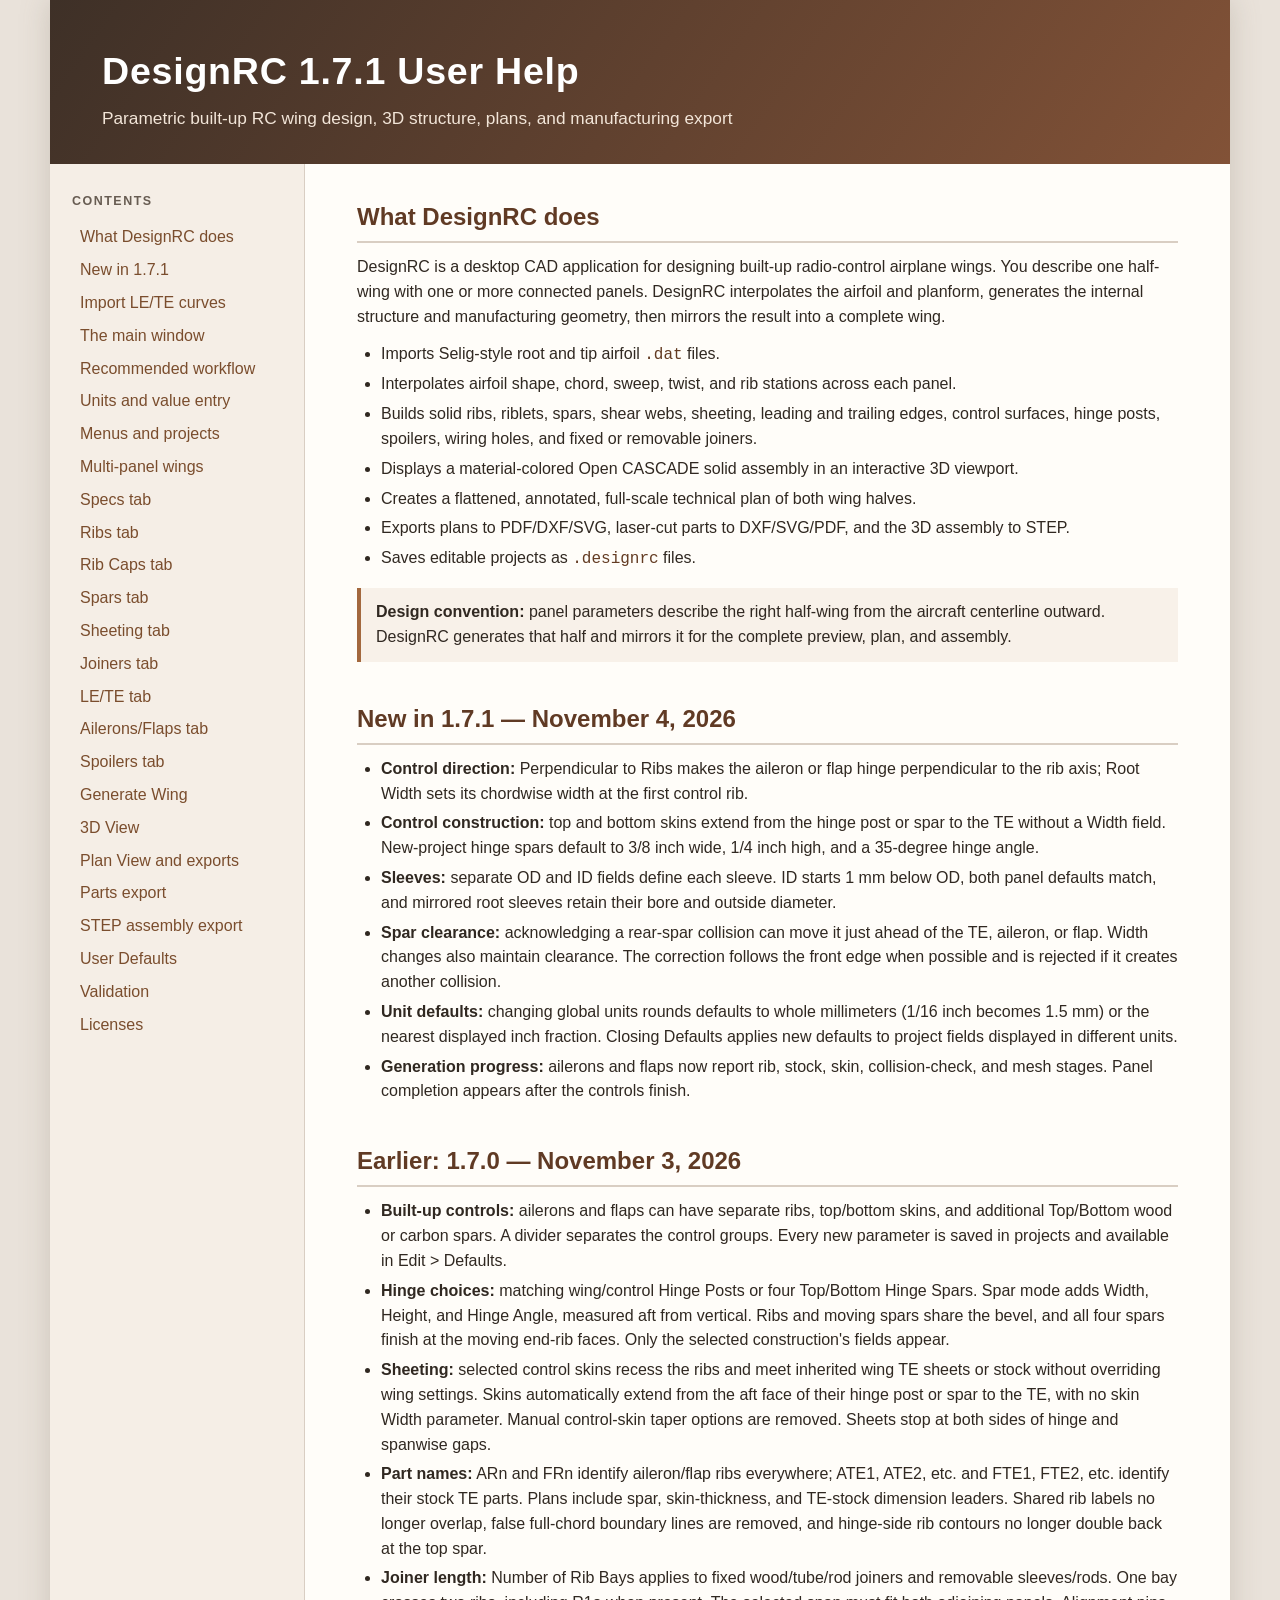
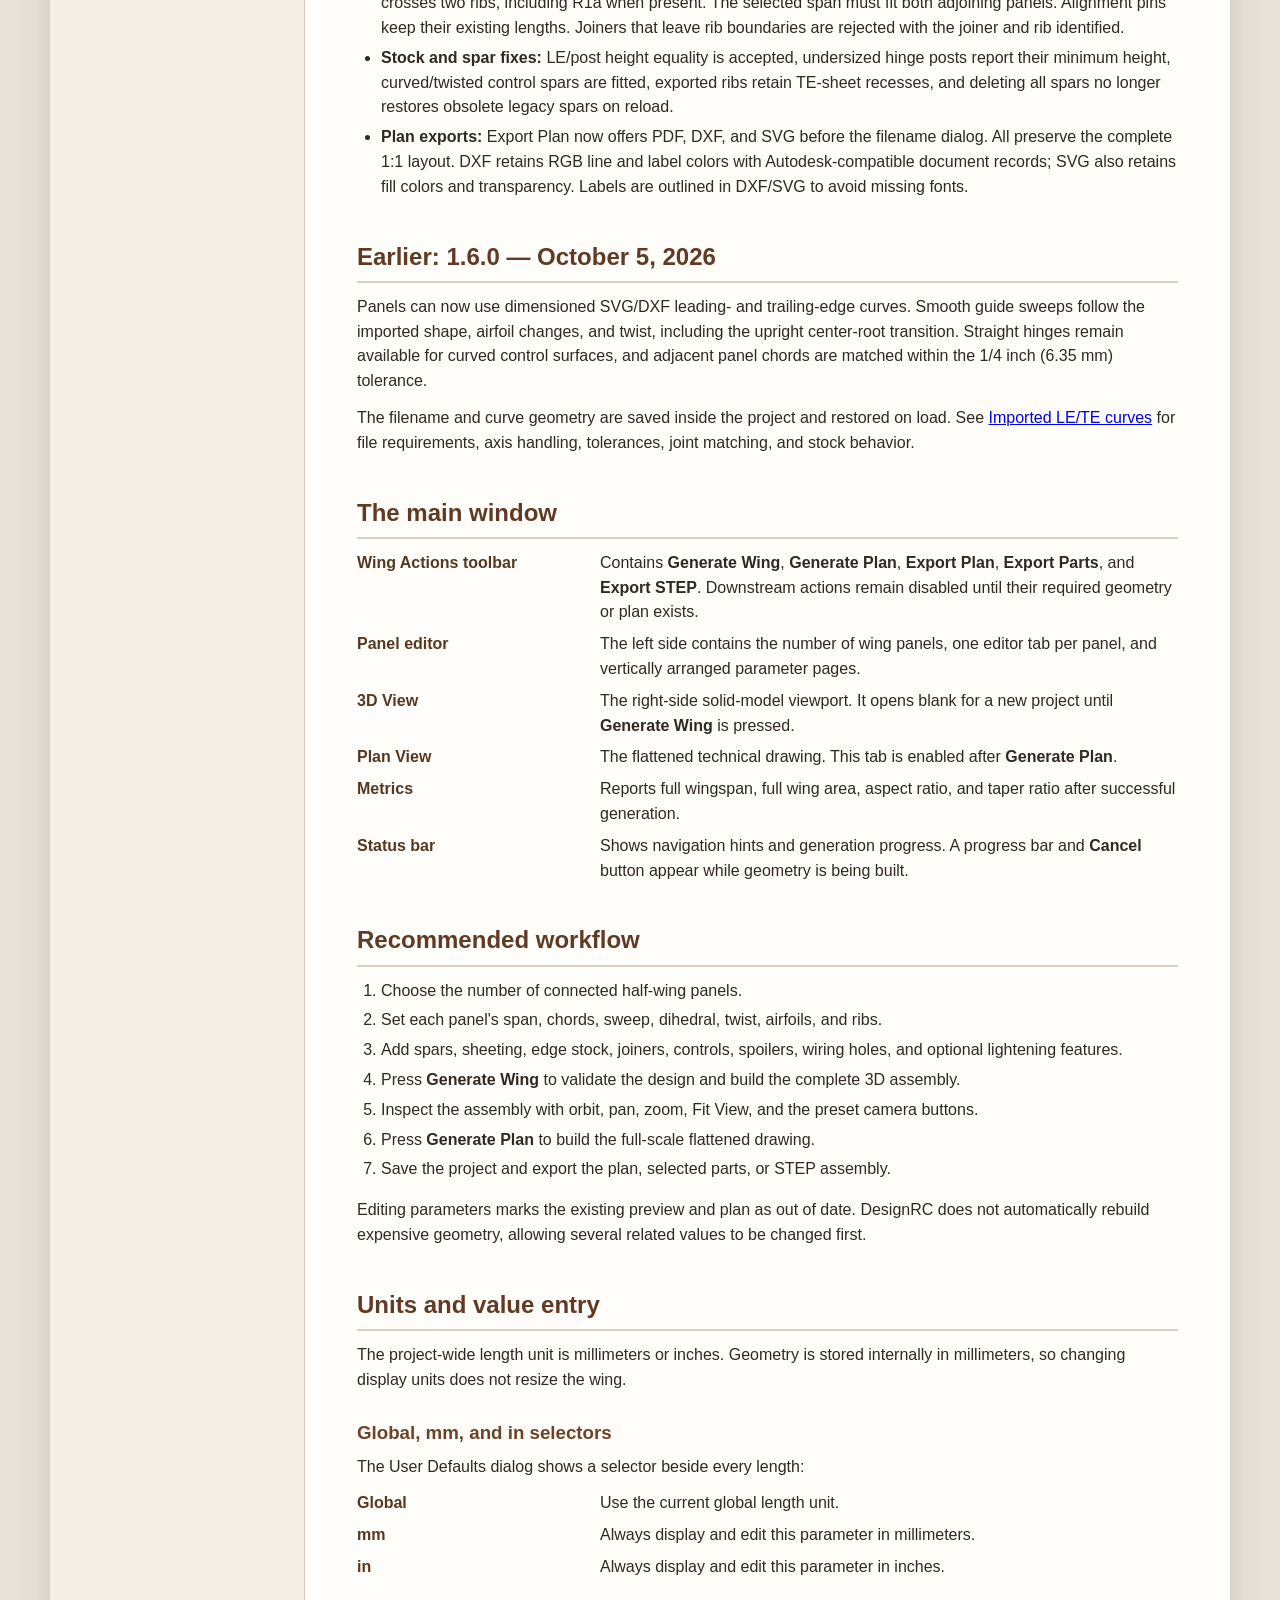
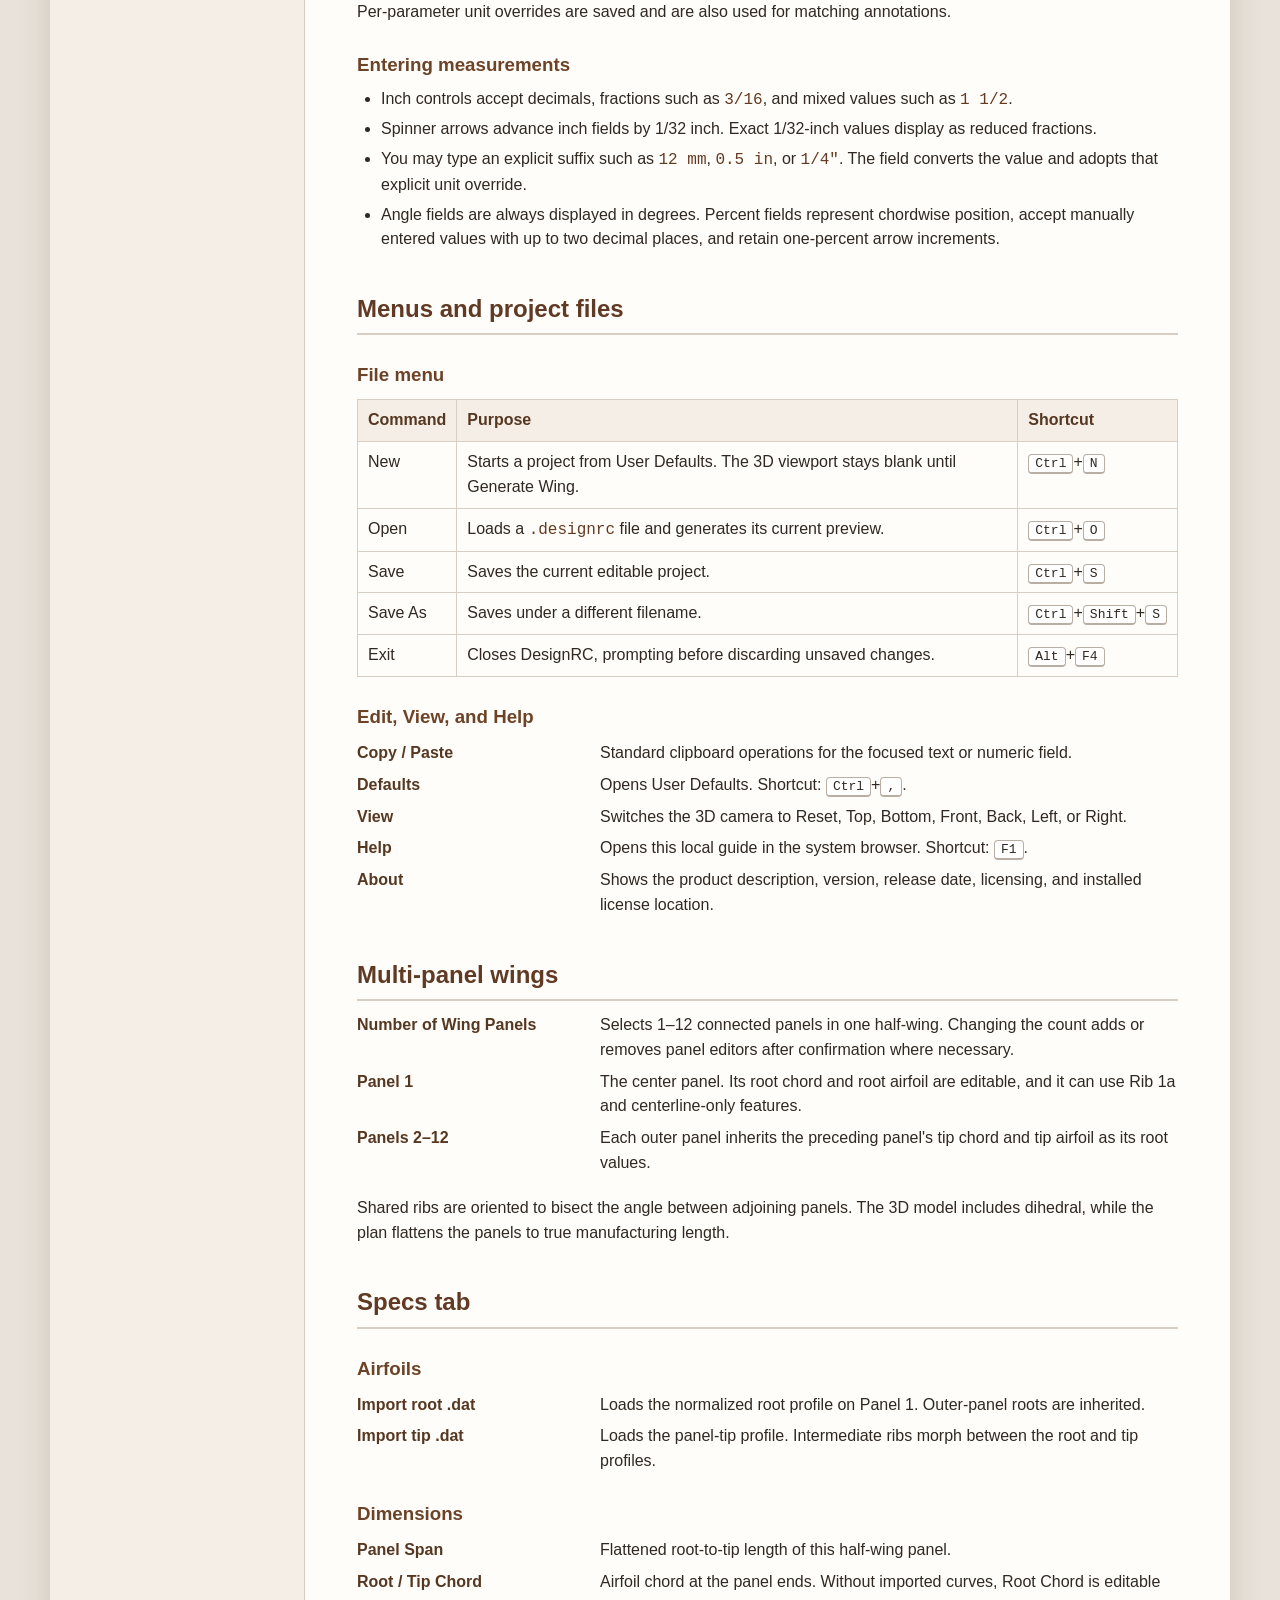
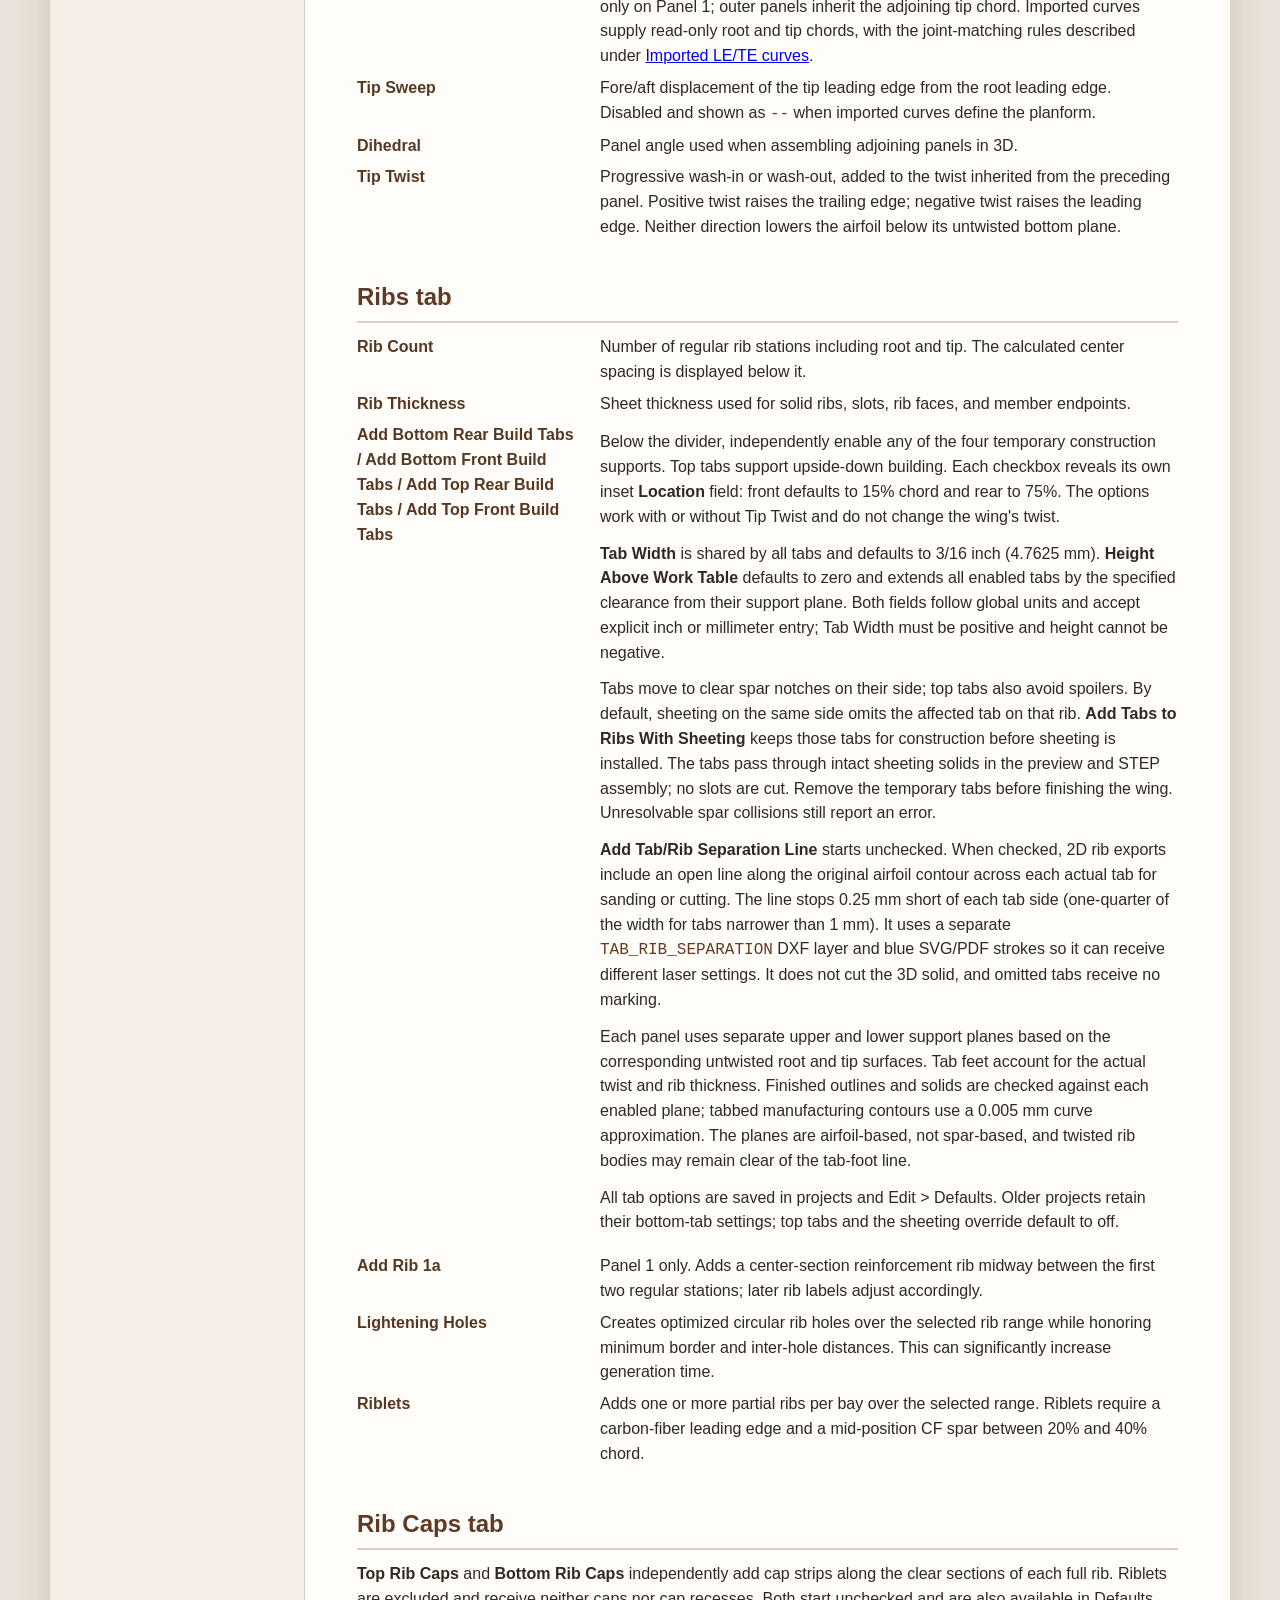
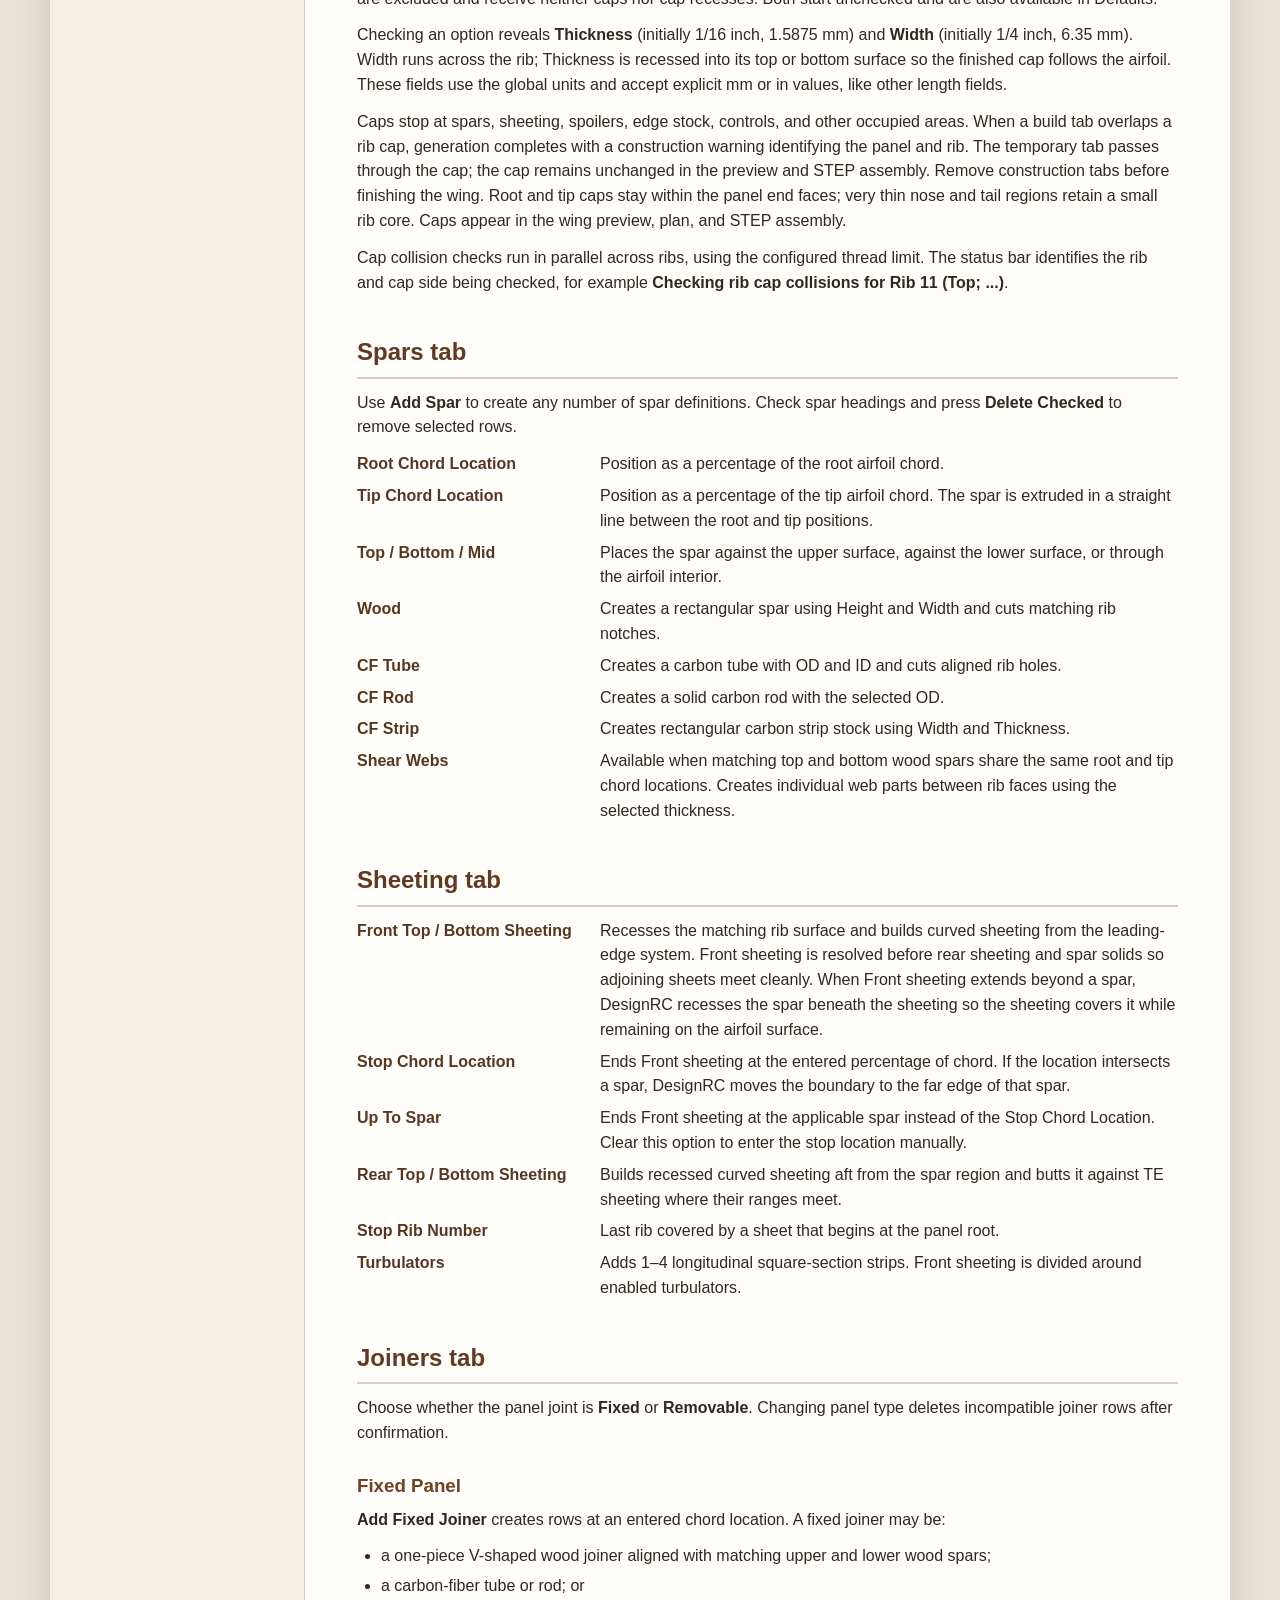
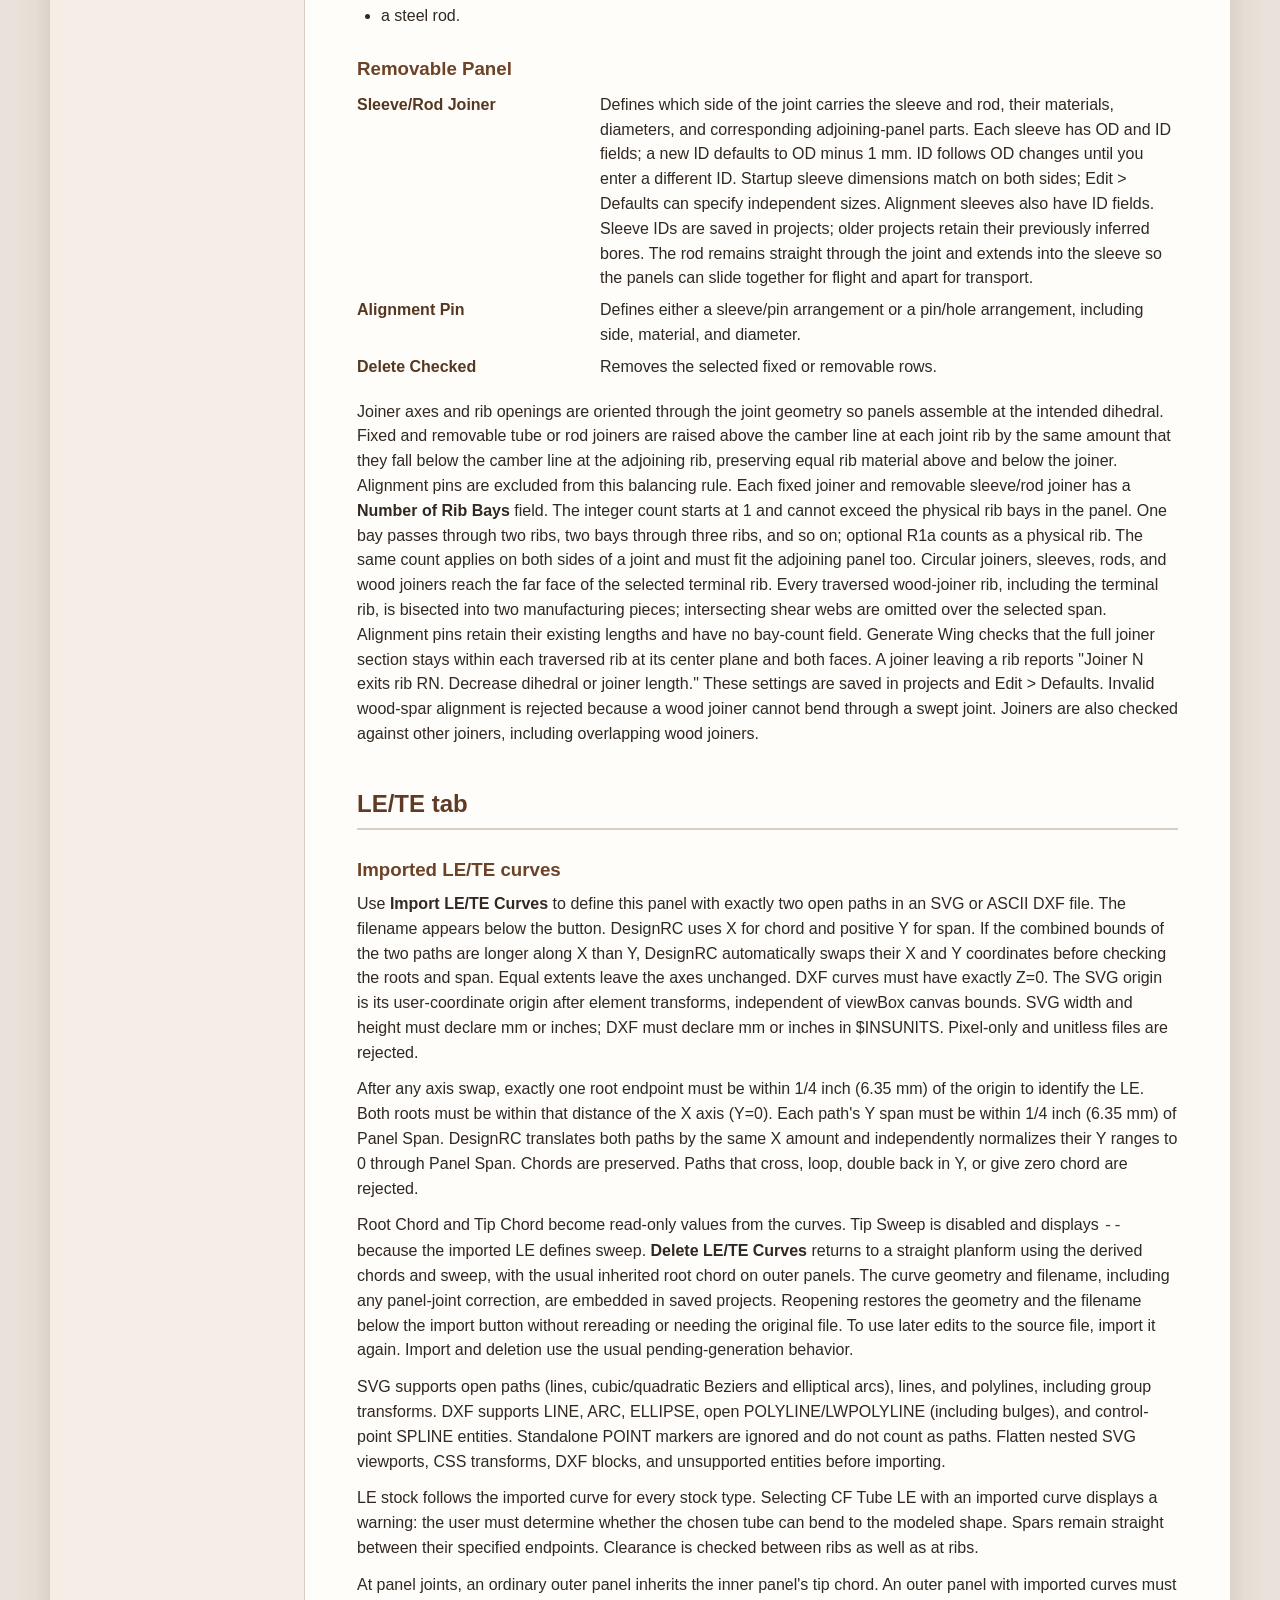
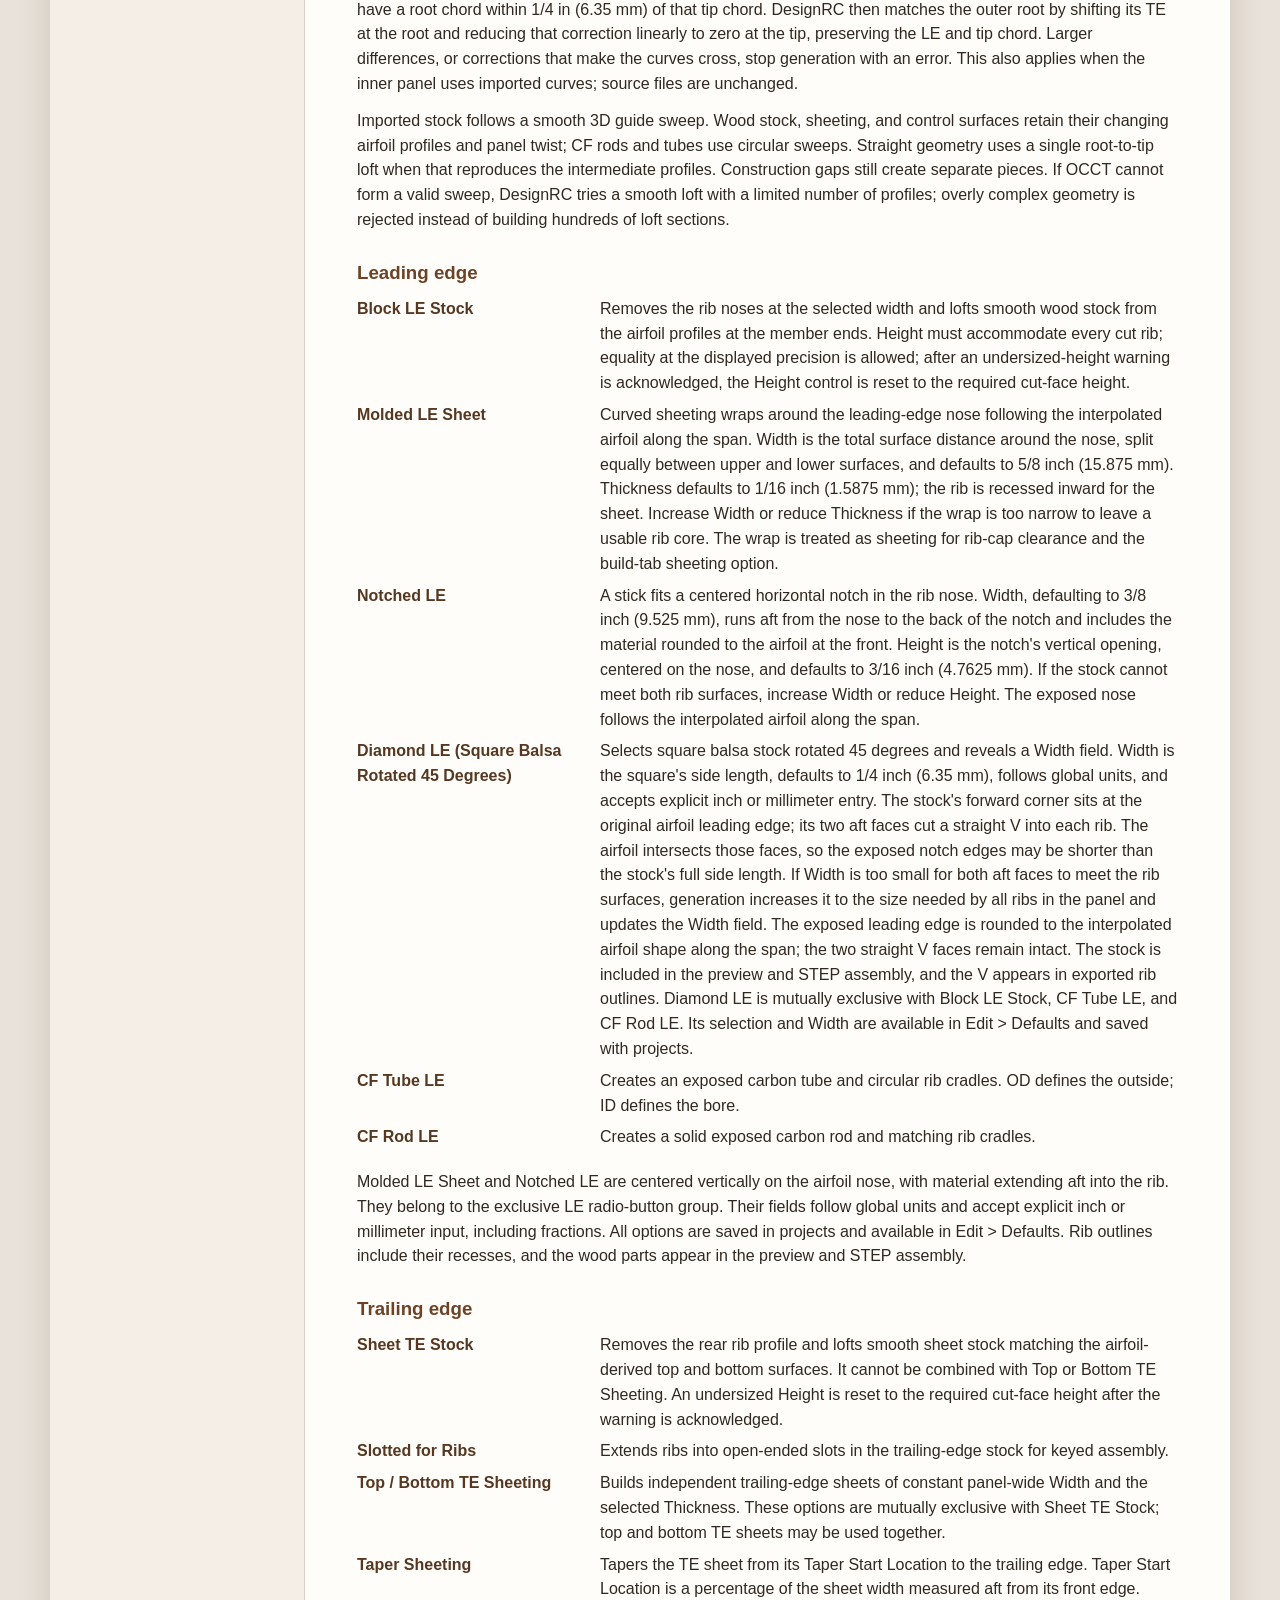
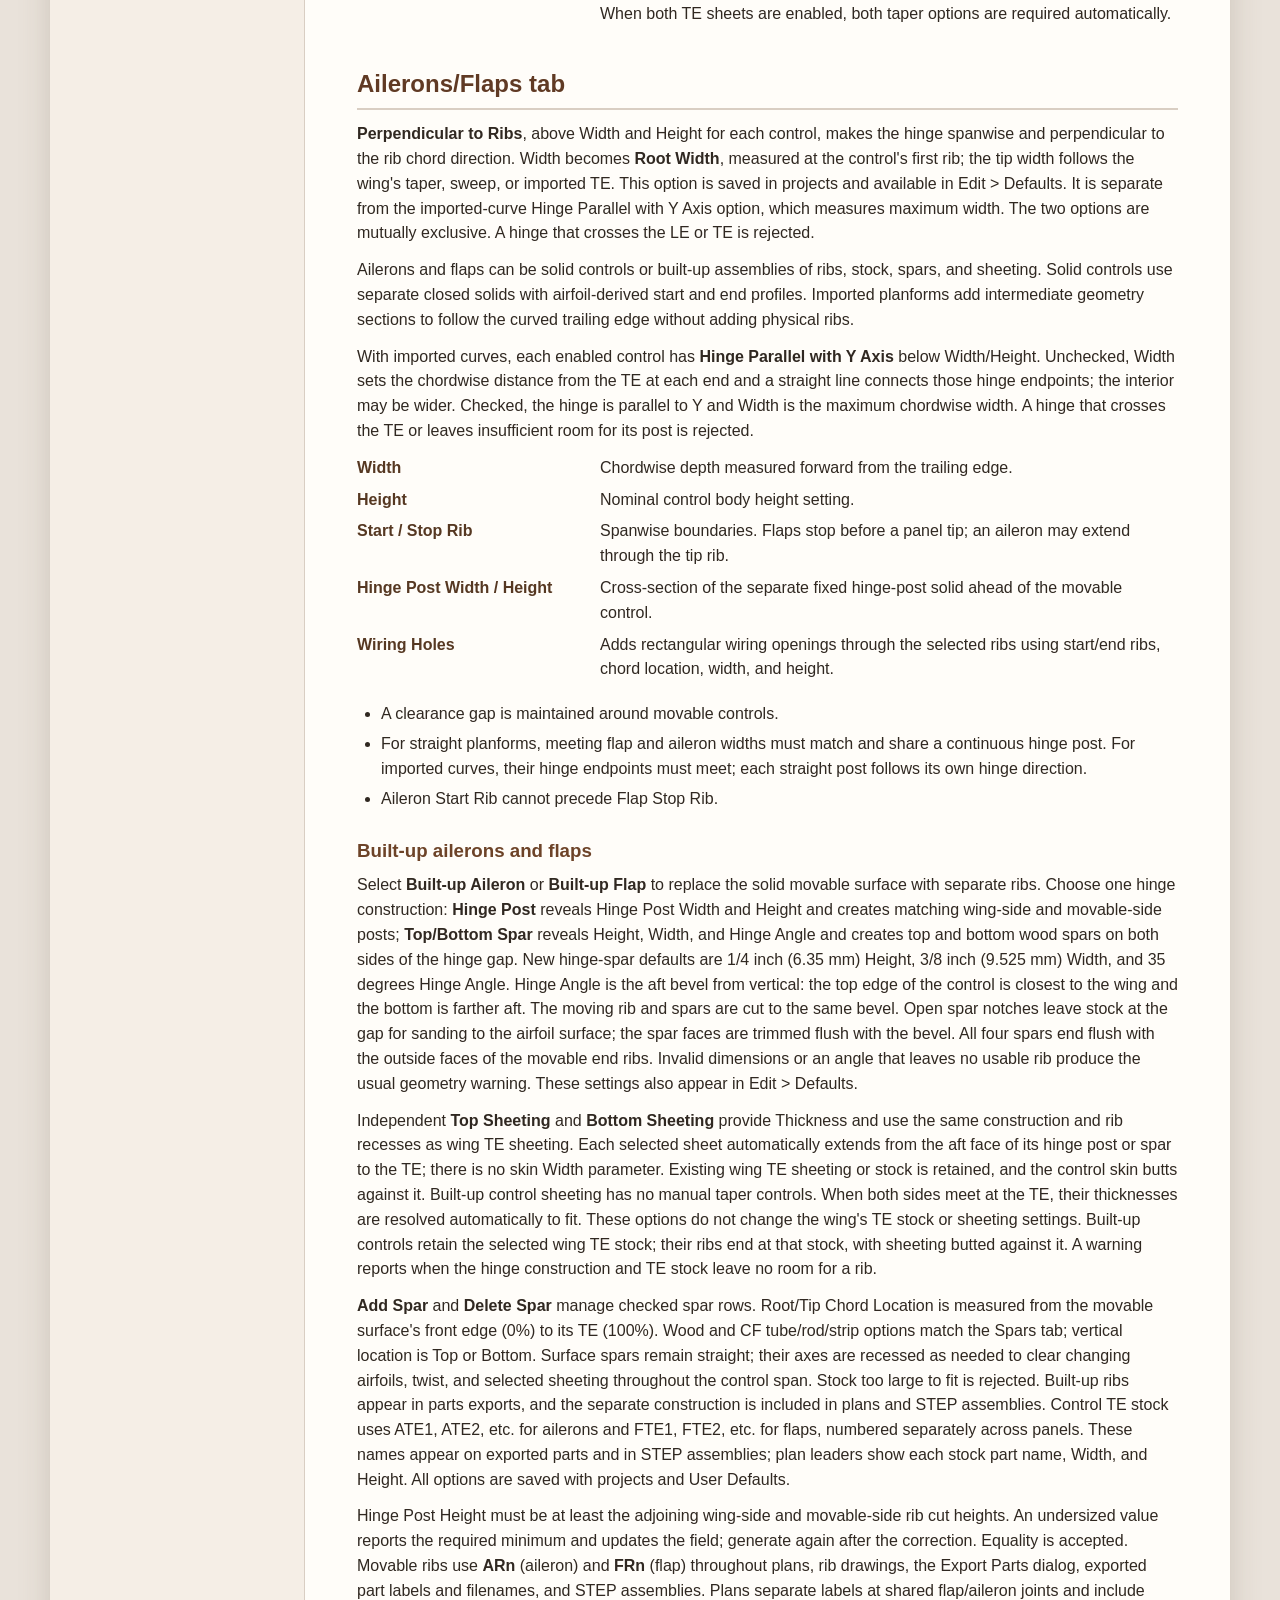
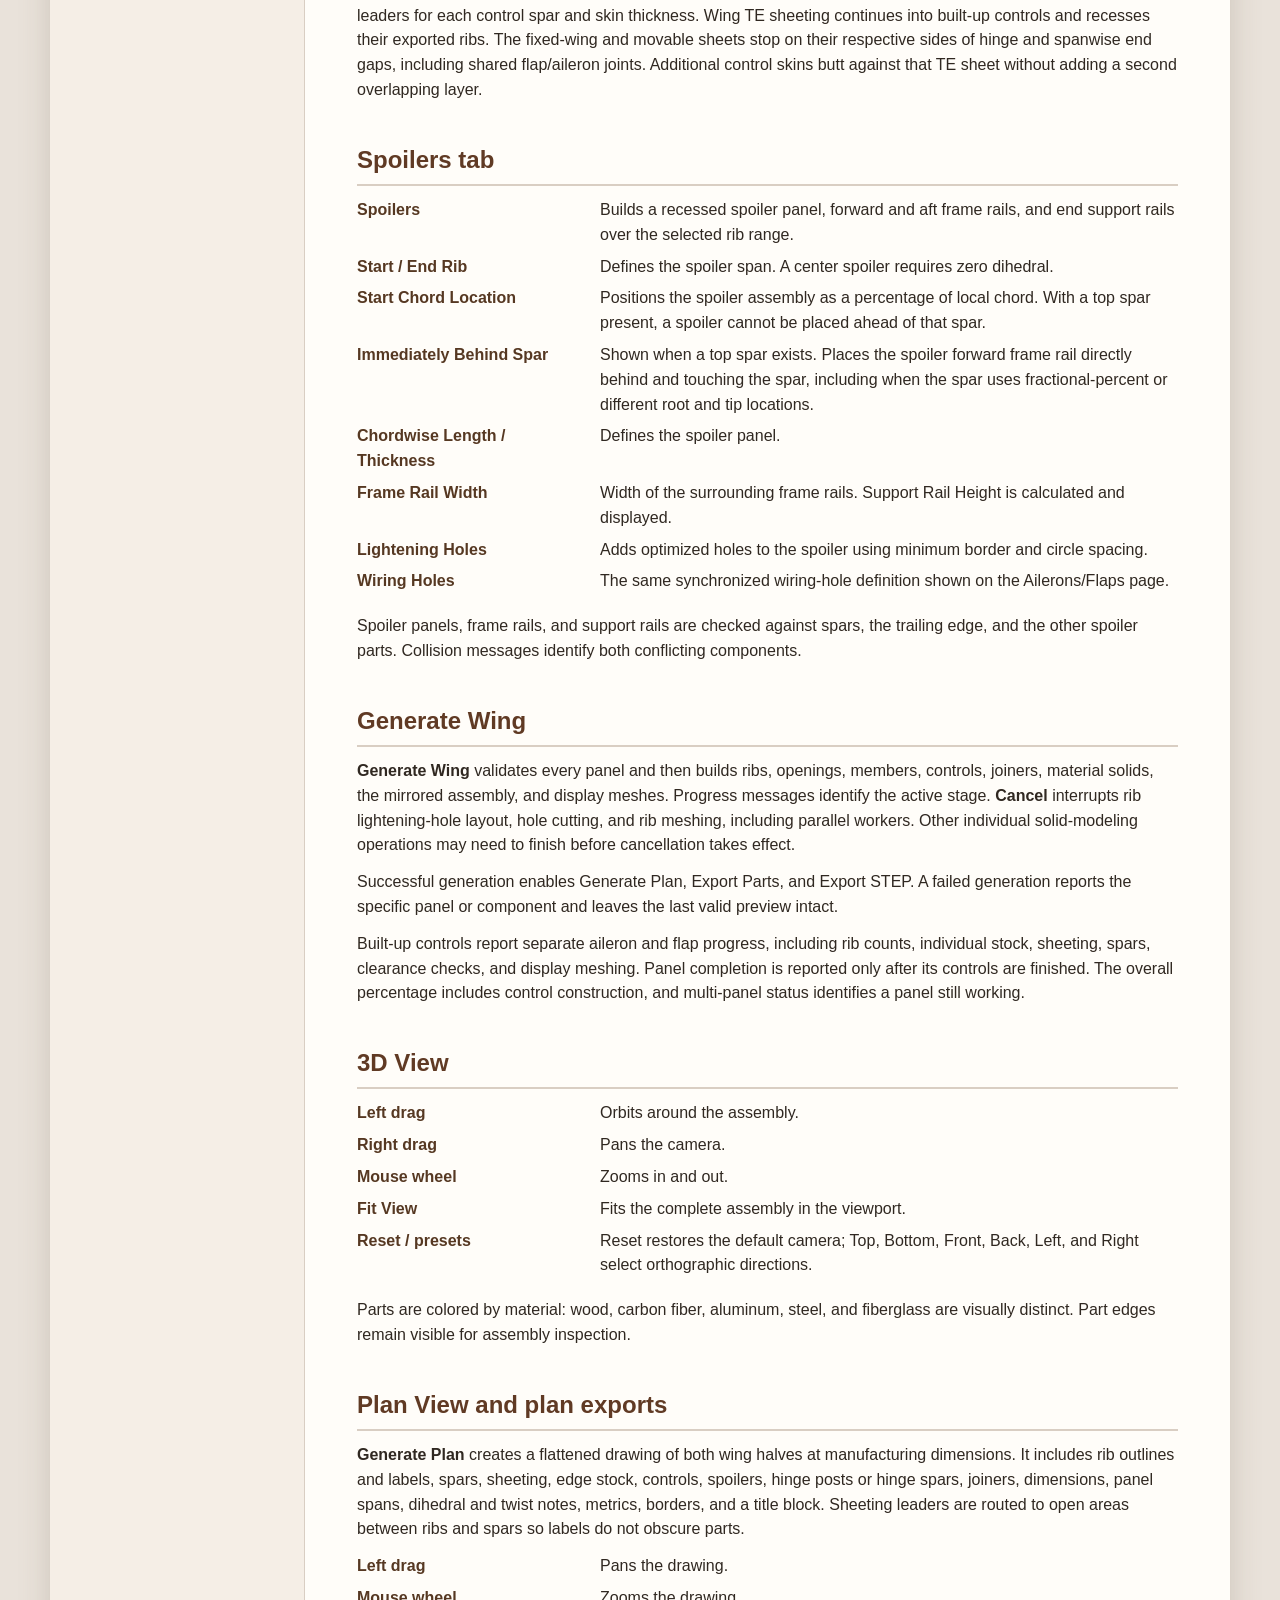
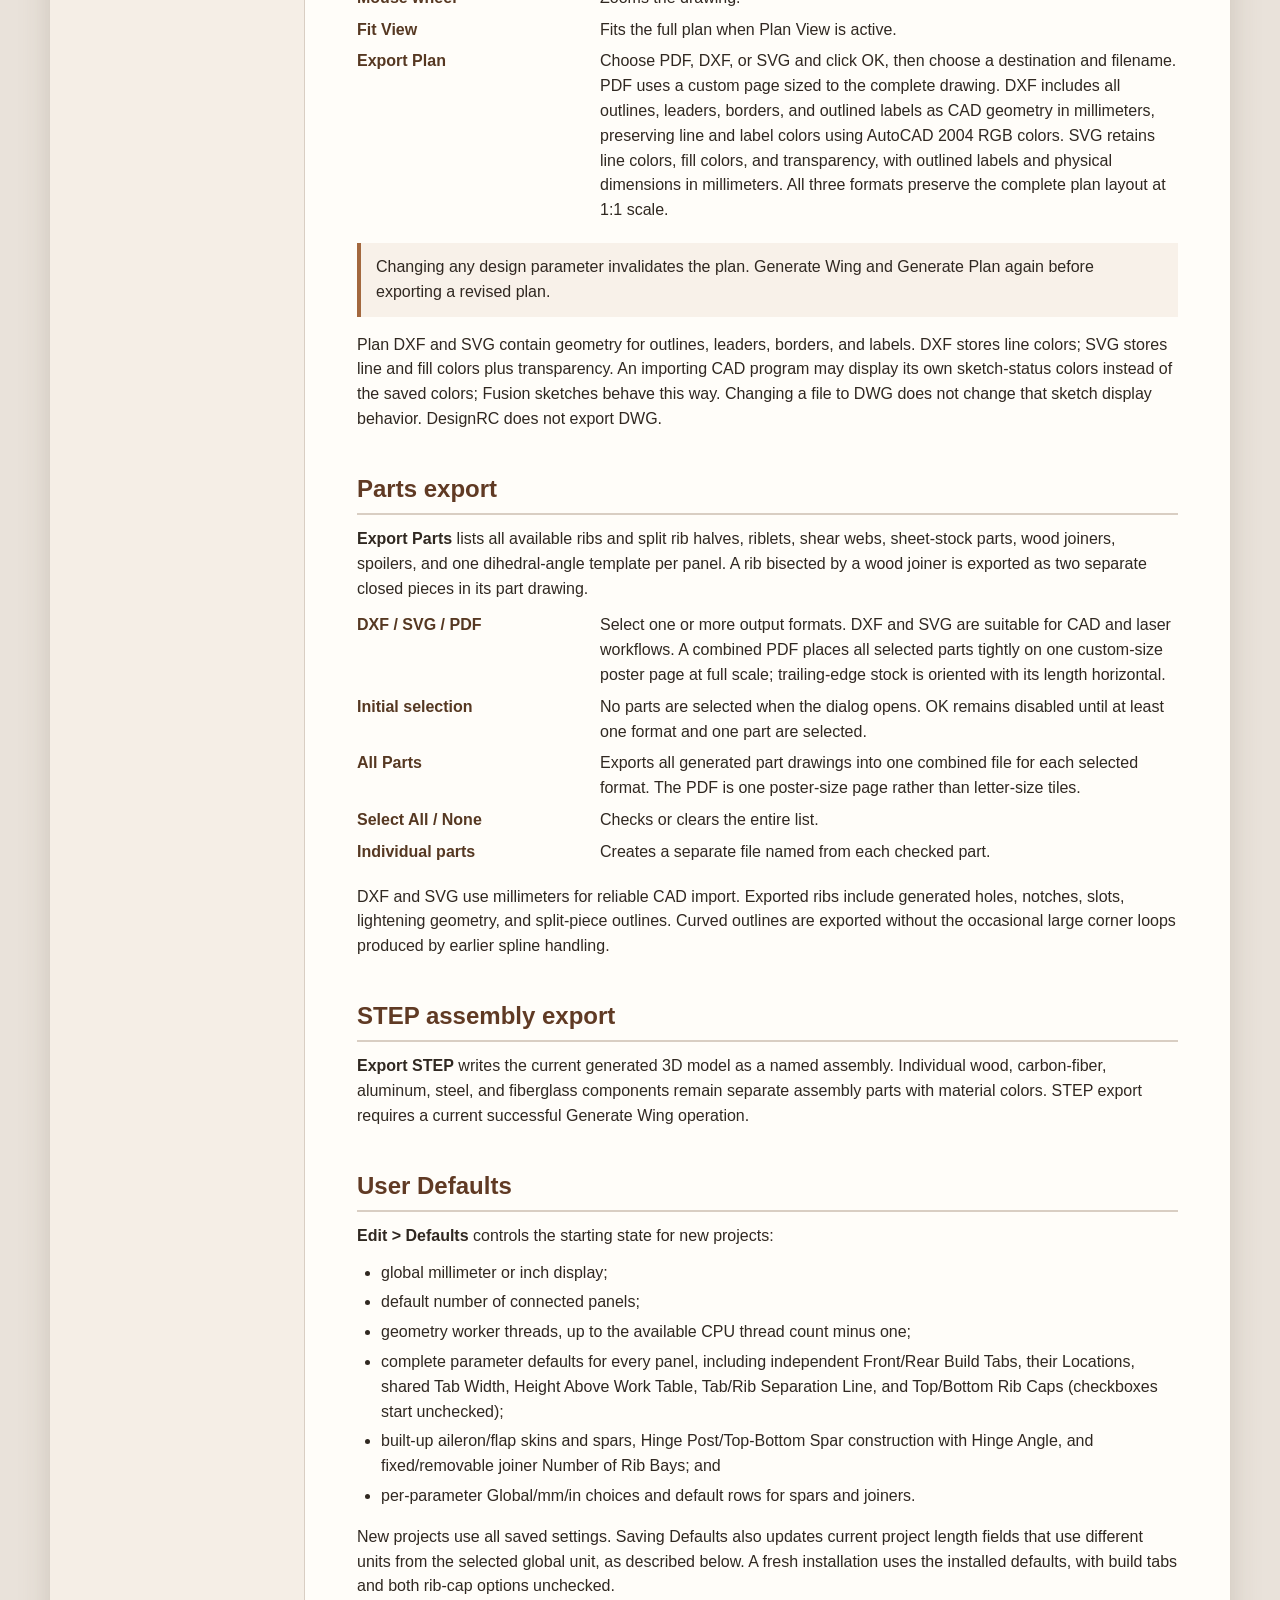
==== commit 431a0d66: "Release 1.7.1 with control refinements, sleeve bores, and generation progress" ====
--- a/resources/help/index.html
+++ b/resources/help/index.html
@@ -3,7 +3,7 @@
 <head>
   <meta charset="utf-8">
   <meta name="viewport" content="width=device-width, initial-scale=1">
-  <title>DesignRC 1.7.0 User Help</title>
+  <title>DesignRC 1.7.1 User Help</title>
   <style>
     :root { color-scheme:light; --ink:#302821; --muted:#675c52; --accent:#7a4d2d; --line:#d9cec3; --paper:#fffdf9; --panel:#f5eee6; }
     * { box-sizing:border-box; }
@@ -44,14 +44,14 @@
 <body>
 <div class="page">
   <header>
-    <h1>DesignRC 1.7.0 User Help</h1>
+    <h1>DesignRC 1.7.1 User Help</h1>
     <p>Parametric built-up RC wing design, 3D structure, plans, and manufacturing export</p>
   </header>
   <div class="layout">
     <nav aria-label="Help topics">
       <strong>Contents</strong>
       <a href="#overview">What DesignRC does</a>
-      <a href="#new-170">New in 1.7.0</a>
+      <a href="#new-171">New in 1.7.1</a>
       <a href="#imported-curves">Import LE/TE curves</a>
       <a href="#workspace">The main window</a>
       <a href="#workflow">Recommended workflow</a>
@@ -90,11 +90,21 @@
       </ul>
       <div class="note"><strong>Design convention:</strong> panel parameters describe the right half-wing from the aircraft centerline outward. DesignRC generates that half and mirrors it for the complete preview, plan, and assembly.</div>
 
-      <h2 id="new-170">New in 1.7.0 &mdash; November 3, 2026</h2>
+      <h2 id="new-171">New in 1.7.1 &mdash; November 4, 2026</h2>
+      <ul>
+        <li><strong>Control direction:</strong> Perpendicular to Ribs makes the aileron or flap hinge perpendicular to the rib axis; Root Width sets its chordwise width at the first control rib.</li>
+        <li><strong>Control construction:</strong> top and bottom skins extend from the hinge post or spar to the TE without a Width field. New-project hinge spars default to 3/8 inch wide, 1/4 inch high, and a 35-degree hinge angle.</li>
+        <li><strong>Sleeves:</strong> separate OD and ID fields define each sleeve. ID starts 1 mm below OD, both panel defaults match, and mirrored root sleeves retain their bore and outside diameter.</li>
+        <li><strong>Spar clearance:</strong> acknowledging a rear-spar collision can move it just ahead of the TE, aileron, or flap. Width changes also maintain clearance. The correction follows the front edge when possible and is rejected if it creates another collision.</li>
+        <li><strong>Unit defaults:</strong> changing global units rounds defaults to whole millimeters (1/16 inch becomes 1.5 mm) or the nearest displayed inch fraction. Closing Defaults applies new defaults to project fields displayed in different units.</li>
+        <li><strong>Generation progress:</strong> ailerons and flaps now report rib, stock, skin, collision-check, and mesh stages. Panel completion appears after the controls finish.</li>
+      </ul>
+
+      <h2 id="new-170">Earlier: 1.7.0 &mdash; November 3, 2026</h2>
       <ul>
         <li><strong>Built-up controls:</strong> ailerons and flaps can have separate ribs, top/bottom skins, and additional Top/Bottom wood or carbon spars. A divider separates the control groups. Every new parameter is saved in projects and available in Edit &gt; Defaults.</li>
         <li><strong>Hinge choices:</strong> matching wing/control Hinge Posts or four Top/Bottom Hinge Spars. Spar mode adds Width, Height, and Hinge Angle, measured aft from vertical. Ribs and moving spars share the bevel, and all four spars finish at the moving end-rib faces. Only the selected construction's fields appear.</li>
-        <li><strong>Sheeting:</strong> selected control skins recess the ribs and meet inherited wing TE sheets or stock without overriding wing settings. Hinge-spar skins automatically reach the corresponding spar; Hinge Post mode keeps adjustable Width. Manual control-skin taper options are removed. Sheets stop at both sides of hinge and spanwise gaps.</li>
+        <li><strong>Sheeting:</strong> selected control skins recess the ribs and meet inherited wing TE sheets or stock without overriding wing settings. Skins automatically extend from the aft face of their hinge post or spar to the TE, with no skin Width parameter. Manual control-skin taper options are removed. Sheets stop at both sides of hinge and spanwise gaps.</li>
         <li><strong>Part names:</strong> ARn and FRn identify aileron/flap ribs everywhere; ATE1, ATE2, etc. and FTE1, FTE2, etc. identify their stock TE parts. Plans include spar, skin-thickness, and TE-stock dimension leaders. Shared rib labels no longer overlap, false full-chord boundary lines are removed, and hinge-side rib contours no longer double back at the top spar.</li>
         <li><strong>Joiner length:</strong> Number of Rib Bays applies to fixed wood/tube/rod joiners and removable sleeves/rods. One bay crosses two ribs, including R1a when present. The selected span must fit both adjoining panels. Alignment pins keep their existing lengths. Joiners that leave rib boundaries are rejected with the joiner and rib identified.</li>
         <li><strong>Stock and spar fixes:</strong> LE/post height equality is accepted, undersized hinge posts report their minimum height, curved/twisted control spars are fitted, exported ribs retain TE-sheet recesses, and deleting all spars no longer restores obsolete legacy spars on reload.</li>
@@ -245,7 +255,7 @@
       </ul>
       <h3>Removable Panel</h3>
       <dl>
-        <dt>Sleeve/Rod Joiner</dt><dd>Defines which side of the joint carries the sleeve and rod, their materials, diameters, and corresponding adjoining-panel parts. The rod remains straight through the joint and extends into the sleeve so the panels can slide together for flight and apart for transport.</dd>
+        <dt>Sleeve/Rod Joiner</dt><dd>Defines which side of the joint carries the sleeve and rod, their materials, diameters, and corresponding adjoining-panel parts. Each sleeve has OD and ID fields; a new ID defaults to OD minus 1 mm. ID follows OD changes until you enter a different ID. Startup sleeve dimensions match on both sides; Edit &gt; Defaults can specify independent sizes. Alignment sleeves also have ID fields. Sleeve IDs are saved in projects; older projects retain their previously inferred bores. The rod remains straight through the joint and extends into the sleeve so the panels can slide together for flight and apart for transport.</dd>
         <dt>Alignment Pin</dt><dd>Defines either a sleeve/pin arrangement or a pin/hole arrangement, including side, material, and diameter.</dd>
         <dt>Delete Checked</dt><dd>Removes the selected fixed or removable rows.</dd>
       </dl>
@@ -279,6 +289,7 @@
       </dl>
 
       <h2 id="controls">Ailerons/Flaps tab</h2>
+      <p><strong>Perpendicular to Ribs</strong>, above Width and Height for each control, makes the hinge spanwise and perpendicular to the rib chord direction. Width becomes <strong>Root Width</strong>, measured at the control's first rib; the tip width follows the wing's taper, sweep, or imported TE. This option is saved in projects and available in Edit &gt; Defaults. It is separate from the imported-curve Hinge Parallel with Y Axis option, which measures maximum width. The two options are mutually exclusive. A hinge that crosses the LE or TE is rejected.</p>
       <p>Ailerons and flaps can be solid controls or built-up assemblies of ribs, stock, spars, and sheeting. Solid controls use separate closed solids with airfoil-derived start and end profiles. Imported planforms add intermediate geometry sections to follow the curved trailing edge without adding physical ribs.</p>
       <p>With imported curves, each enabled control has <strong>Hinge Parallel with Y Axis</strong> below Width/Height. Unchecked, Width sets the chordwise distance from the TE at each end and a straight line connects those hinge endpoints; the interior may be wider. Checked, the hinge is parallel to Y and Width is the maximum chordwise width. A hinge that crosses the TE or leaves insufficient room for its post is rejected.</p>
       <dl>
@@ -295,8 +306,8 @@
       </ul>
 
       <h3>Built-up ailerons and flaps</h3>
-      <p>Select <strong>Built-up Aileron</strong> or <strong>Built-up Flap</strong> to replace the solid movable surface with separate ribs. Choose one hinge construction: <strong>Hinge Post</strong> reveals Hinge Post Width and Height and creates matching wing-side and movable-side posts; <strong>Top/Bottom Spar</strong> reveals Height, Width, and Hinge Angle and creates top and bottom wood spars on both sides of the hinge gap. Hinge Angle is the aft bevel from vertical: the top edge of the control is closest to the wing and the bottom is farther aft. The moving rib and spars are cut to the same bevel. Open spar notches leave stock at the gap for sanding to the airfoil surface; the spar faces are trimmed flush with the bevel. All four spars end flush with the outside faces of the movable end ribs. Invalid dimensions or an angle that leaves no usable rib produce the usual geometry warning. These settings also appear in Edit &gt; Defaults.</p>
-      <p>Independent <strong>Top Sheeting</strong> and <strong>Bottom Sheeting</strong> provide Thickness and use the same construction and rib recesses as wing TE sheeting. With Top/Bottom Spar hinges, each selected sheet automatically reaches the aft face of its hinge spar; Width is hidden. With Hinge Post construction, Width remains adjustable, and widths reaching the front edge cover the full control chord. Built-up control sheeting has no manual taper controls. When both sides meet at the TE, their thicknesses are resolved automatically to fit. These options do not change the wing's TE stock or sheeting settings. Built-up controls retain the selected wing TE stock; their ribs end at that stock, with sheeting butted against it. A warning reports when the hinge construction and TE stock leave no room for a rib.</p>
+      <p>Select <strong>Built-up Aileron</strong> or <strong>Built-up Flap</strong> to replace the solid movable surface with separate ribs. Choose one hinge construction: <strong>Hinge Post</strong> reveals Hinge Post Width and Height and creates matching wing-side and movable-side posts; <strong>Top/Bottom Spar</strong> reveals Height, Width, and Hinge Angle and creates top and bottom wood spars on both sides of the hinge gap. New hinge-spar defaults are 1/4 inch (6.35 mm) Height, 3/8 inch (9.525 mm) Width, and 35 degrees Hinge Angle. Hinge Angle is the aft bevel from vertical: the top edge of the control is closest to the wing and the bottom is farther aft. The moving rib and spars are cut to the same bevel. Open spar notches leave stock at the gap for sanding to the airfoil surface; the spar faces are trimmed flush with the bevel. All four spars end flush with the outside faces of the movable end ribs. Invalid dimensions or an angle that leaves no usable rib produce the usual geometry warning. These settings also appear in Edit &gt; Defaults.</p>
+      <p>Independent <strong>Top Sheeting</strong> and <strong>Bottom Sheeting</strong> provide Thickness and use the same construction and rib recesses as wing TE sheeting. Each selected sheet automatically extends from the aft face of its hinge post or spar to the TE; there is no skin Width parameter. Existing wing TE sheeting or stock is retained, and the control skin butts against it. Built-up control sheeting has no manual taper controls. When both sides meet at the TE, their thicknesses are resolved automatically to fit. These options do not change the wing's TE stock or sheeting settings. Built-up controls retain the selected wing TE stock; their ribs end at that stock, with sheeting butted against it. A warning reports when the hinge construction and TE stock leave no room for a rib.</p>
       <p><strong>Add Spar</strong> and <strong>Delete Spar</strong> manage checked spar rows. Root/Tip Chord Location is measured from the movable surface's front edge (0%) to its TE (100%). Wood and CF tube/rod/strip options match the Spars tab; vertical location is Top or Bottom. Surface spars remain straight; their axes are recessed as needed to clear changing airfoils, twist, and selected sheeting throughout the control span. Stock too large to fit is rejected. Built-up ribs appear in parts exports, and the separate construction is included in plans and STEP assemblies. Control TE stock uses ATE1, ATE2, etc. for ailerons and FTE1, FTE2, etc. for flaps, numbered separately across panels. These names appear on exported parts and in STEP assemblies; plan leaders show each stock part name, Width, and Height. All options are saved with projects and User Defaults.</p>
       <p>Hinge Post Height must be at least the adjoining wing-side and movable-side rib cut heights. An undersized value reports the required minimum and updates the field; generate again after the correction. Equality is accepted. Movable ribs use <strong>ARn</strong> (aileron) and <strong>FRn</strong> (flap) throughout plans, rib drawings, the Export Parts dialog, exported part labels and filenames, and STEP assemblies. Plans separate labels at shared flap/aileron joints and include leaders for each control spar and skin thickness. Wing TE sheeting continues into built-up controls and recesses their exported ribs. The fixed-wing and movable sheets stop on their respective sides of hinge and spanwise end gaps, including shared flap/aileron joints. Additional control skins butt against that TE sheet without adding a second overlapping layer.</p>
       <h2 id="spoilers">Spoilers tab</h2>
@@ -315,6 +326,7 @@
       <h2 id="generate">Generate Wing</h2>
       <p><strong>Generate Wing</strong> validates every panel and then builds ribs, openings, members, controls, joiners, material solids, the mirrored assembly, and display meshes. Progress messages identify the active stage. <strong>Cancel</strong> interrupts rib lightening-hole layout, hole cutting, and rib meshing, including parallel workers. Other individual solid-modeling operations may need to finish before cancellation takes effect.</p>
       <p>Successful generation enables Generate Plan, Export Parts, and Export STEP. A failed generation reports the specific panel or component and leaves the last valid preview intact.</p>
+      <p>Built-up controls report separate aileron and flap progress, including rib counts, individual stock, sheeting, spars, clearance checks, and display meshing. Panel completion is reported only after its controls are finished. The overall percentage includes control construction, and multi-panel status identifies a panel still working.</p>
 
       <h2 id="viewport">3D View</h2>
       <dl>
@@ -361,11 +373,13 @@
         <li>built-up aileron/flap skins and spars, Hinge Post/Top-Bottom Spar construction with Hinge Angle, and fixed/removable joiner Number of Rib Bays; and</li>
         <li>per-parameter Global/mm/in choices and default rows for spars and joiners.</li>
       </ul>
-      <p>Saving User Defaults does not overwrite the current project. New projects use the saved settings; a fresh installation uses the installed defaults, with build tabs and both rib-cap options unchecked.</p>
+      <p>New projects use all saved settings. Saving Defaults also updates current project length fields that use different units from the selected global unit, as described below. A fresh installation uses the installed defaults, with build tabs and both rib-cap options unchecked.</p>
+      <p>Changing the global length unit in Defaults rounds lengths that use Global units: inches to whole millimeters (except 1/16 inch becomes 1.5 mm), or millimeters to the nearest 1/32 inch. Explicit mm/in overrides retain their values in Defaults. On Save, current project length fields displayed in other units receive the saved default dimensions and follow the new global unit; fields already displayed in the new unit retain their values. Regenerate the wing after these changes. New projects use all saved defaults. Cancel discards the default changes.</p>
 
       <h2 id="validation">Validation and automatic corrections</h2>
       <p>DesignRC checks parameter ranges and geometric feasibility before and during generation. Examples include overlapping controls, shared control widths, spoiler-to-spar and spoiler-to-TE collisions, wiring-hole fit, riblet prerequisites, LE/TE stock height, spar and joiner collisions, joiner-to-joiner collisions, tube dimensions, wood-joiner alignment, and failed solid Boolean operations.</p>
       <p>When only one valid correction exists, DesignRC may adjust a related field and explain the change. Otherwise generation stops with a message identifying what must be corrected.</p>
+      <p>A spar placed into TE stock, an aileron, or a flap reports a collision. Closing the message proposes Root and Tip Chord Locations that leave 0.25 mm clearance and run parallel to the obstruction's straight front edge where possible. Curved edges use a forward offset. Increasing the TE or control Width also checks the rear spar automatically. Moves that intersect other spars or the front stock are rejected. If full geometry generation finds another collision, the proposed move is rolled back to the original root and tip locations. Generate Wing again after a correction; a spar that cannot fit requires a design change.</p>
       <p>An LE or hinge-post Height equal to the adjoining rib cut is valid. In Top/Bottom Spar hinge mode, the spar Width must exceed Height multiplied by the tangent of Hinge Angle; the pair must leave rib material between them, clear TE stock, and avoid other control spars. Moving rib bevels and exported outlines share the same geometry. After changing construction or sheeting, regenerate the wing before re-exporting previously saved parts.</p>
       <div class="note warning"><strong>Manufacturing responsibility:</strong> inspect exported geometry, material choices, clearances, structural loads, and machine settings before cutting or flying. DesignRC does not certify structural strength or airworthiness.</div>
 
@@ -381,7 +395,7 @@
       </ul>
     </main>
   </div>
-  <footer>DesignRC 1.7.0 &middot; Release date: November 3, 2026</footer>
+  <footer>DesignRC 1.7.1 &middot; Release date: November 4, 2026</footer>
 </div>
 </body>
 </html>
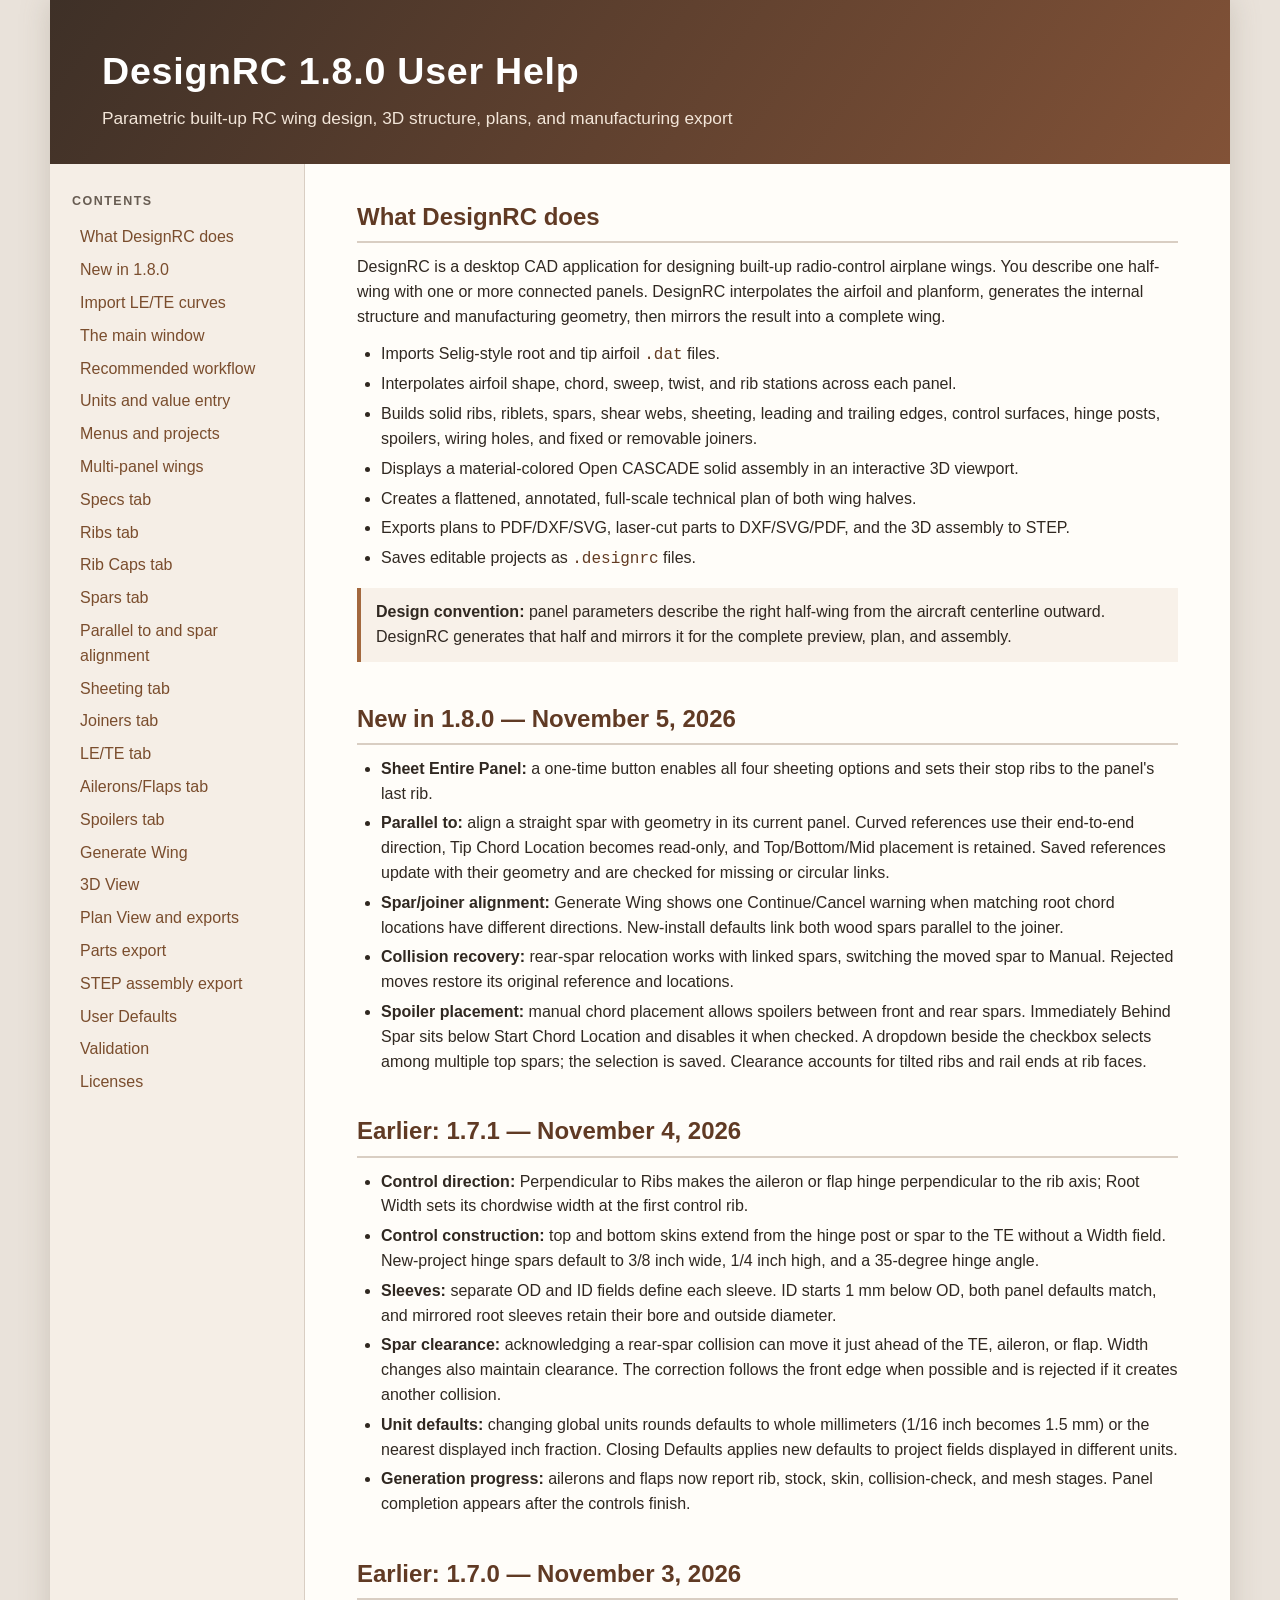
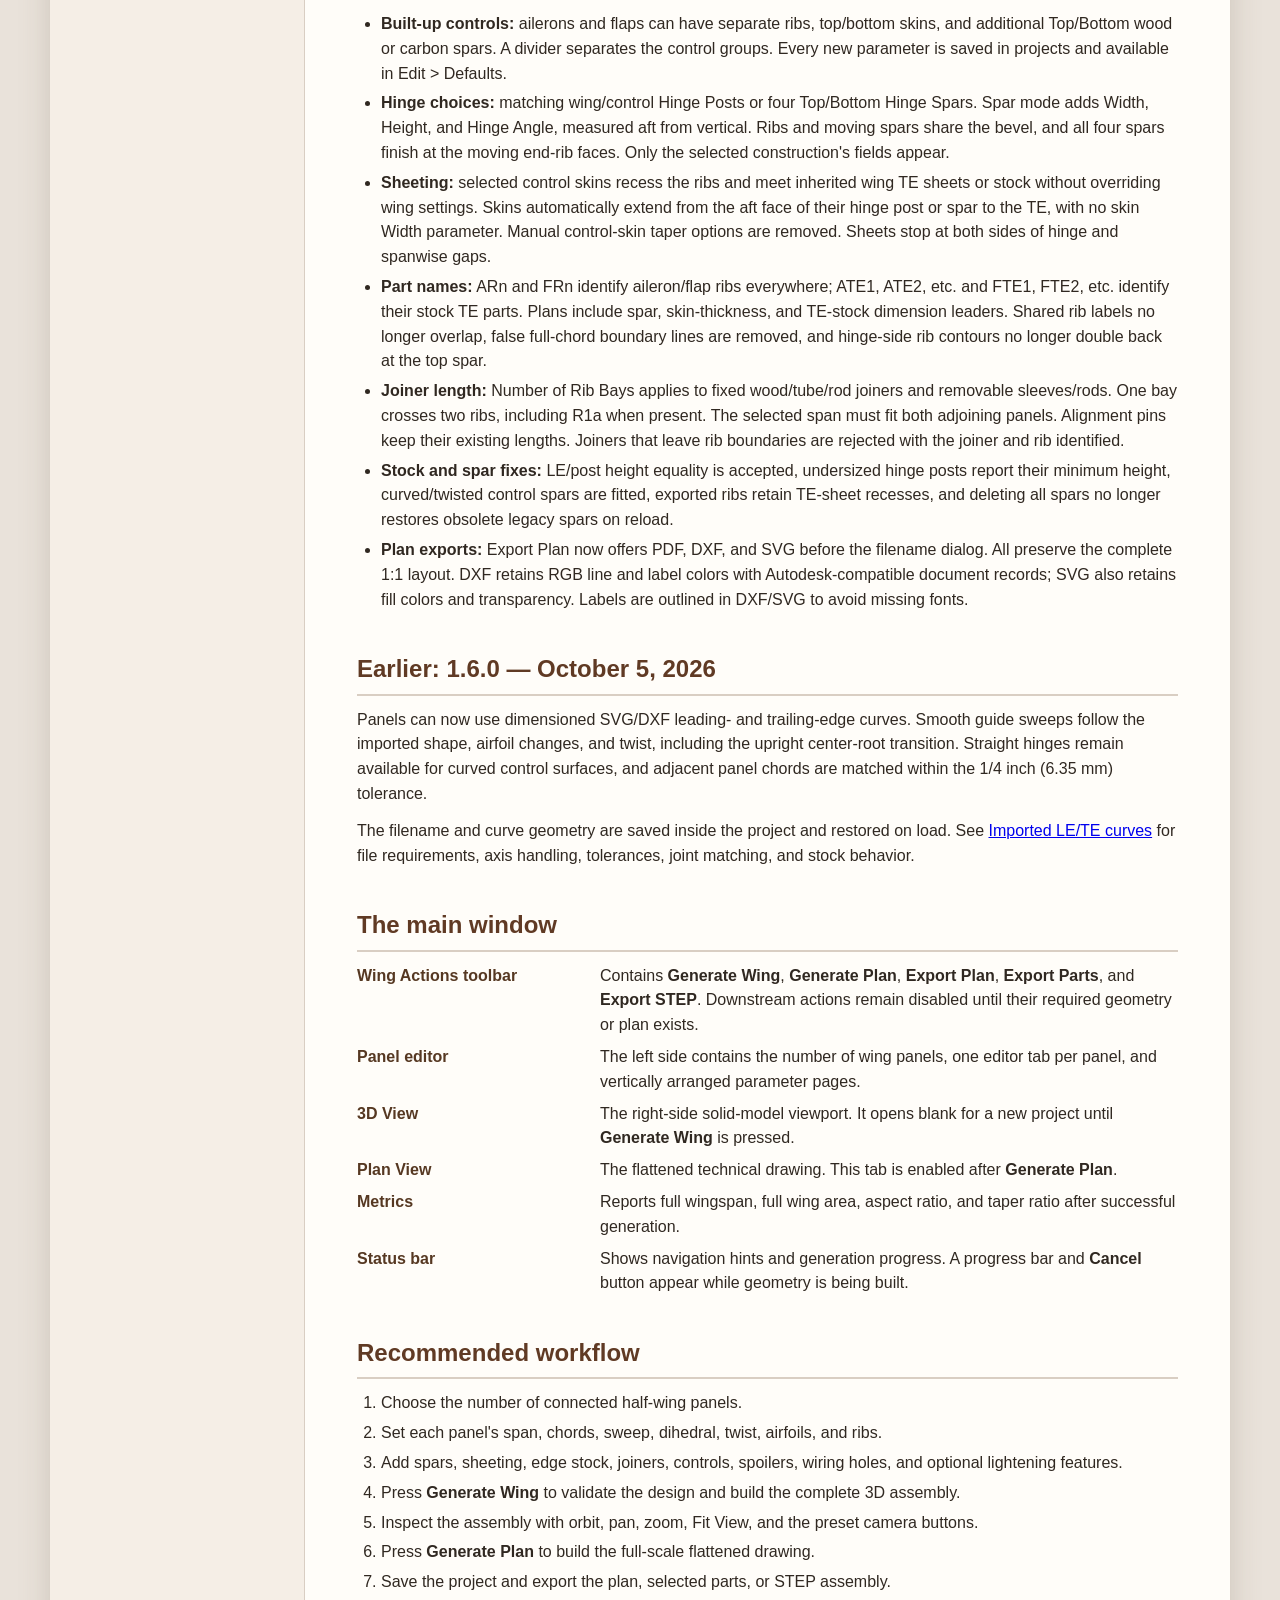
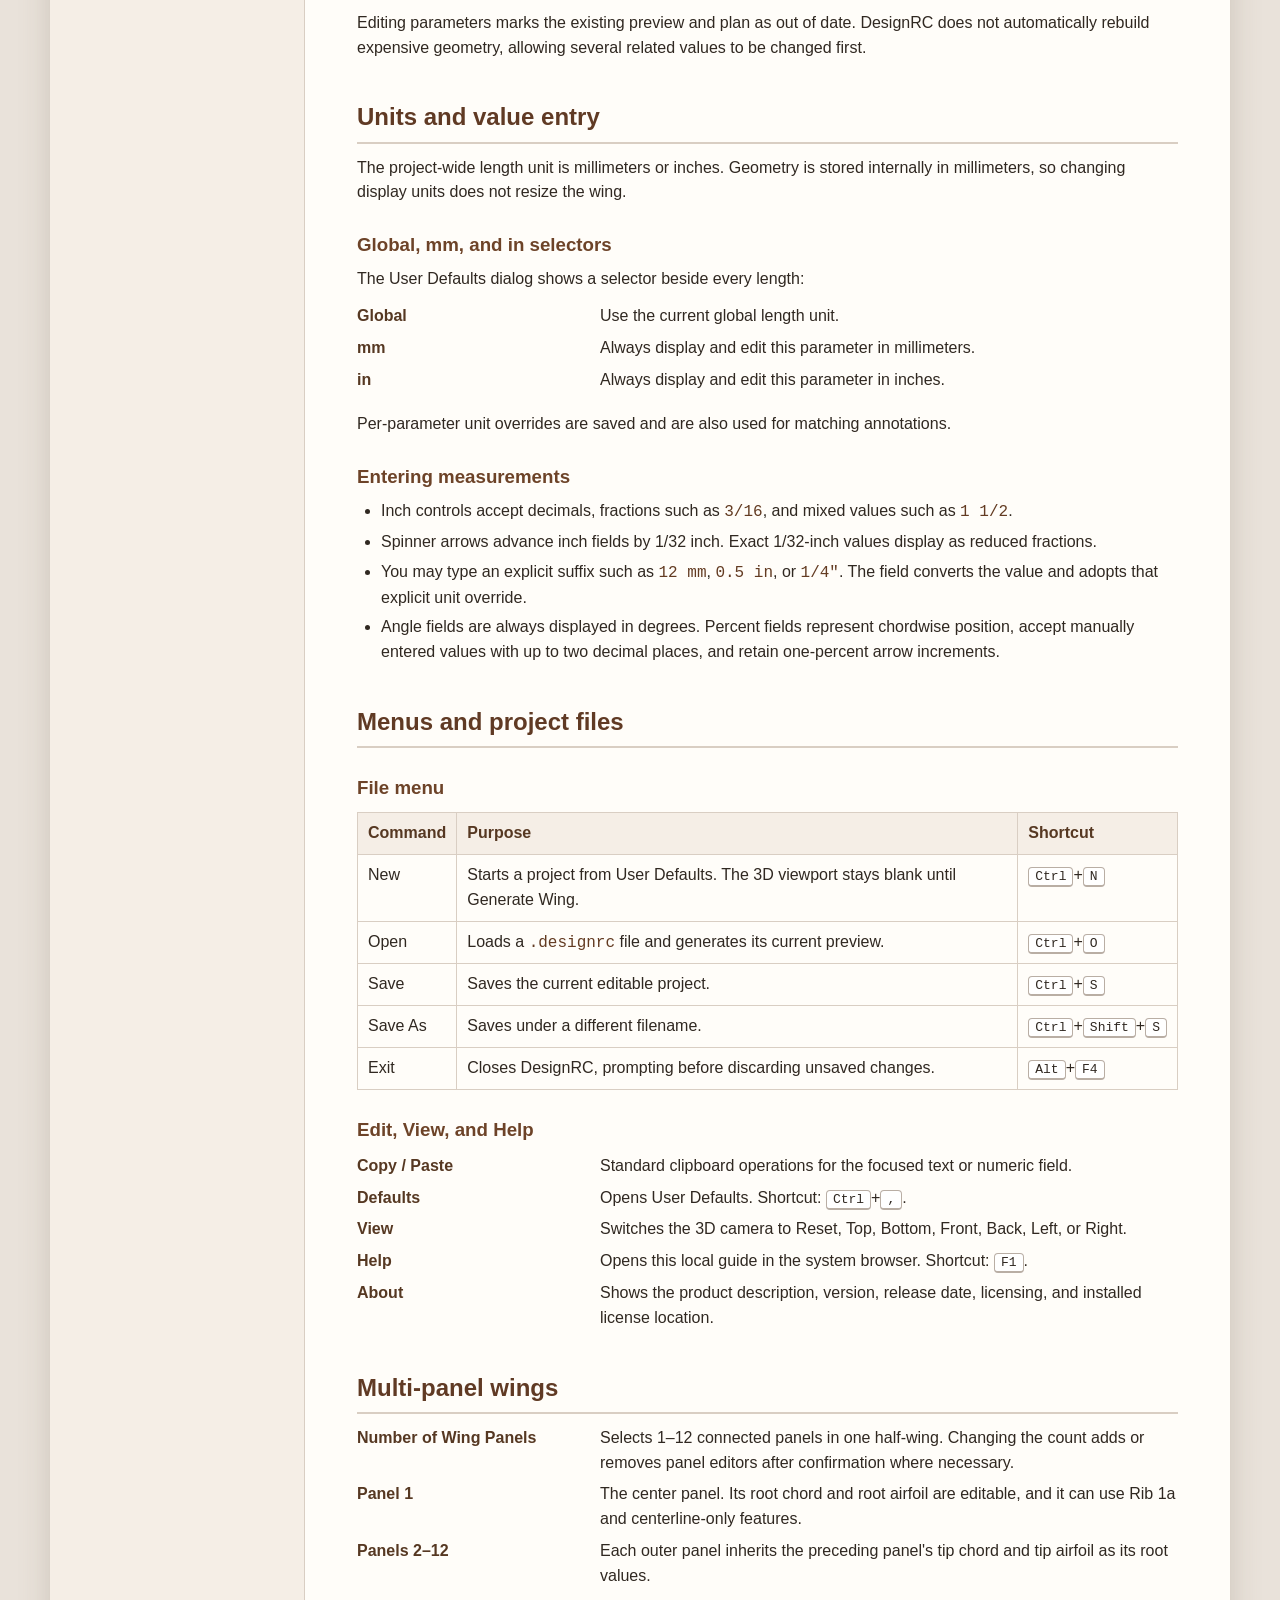
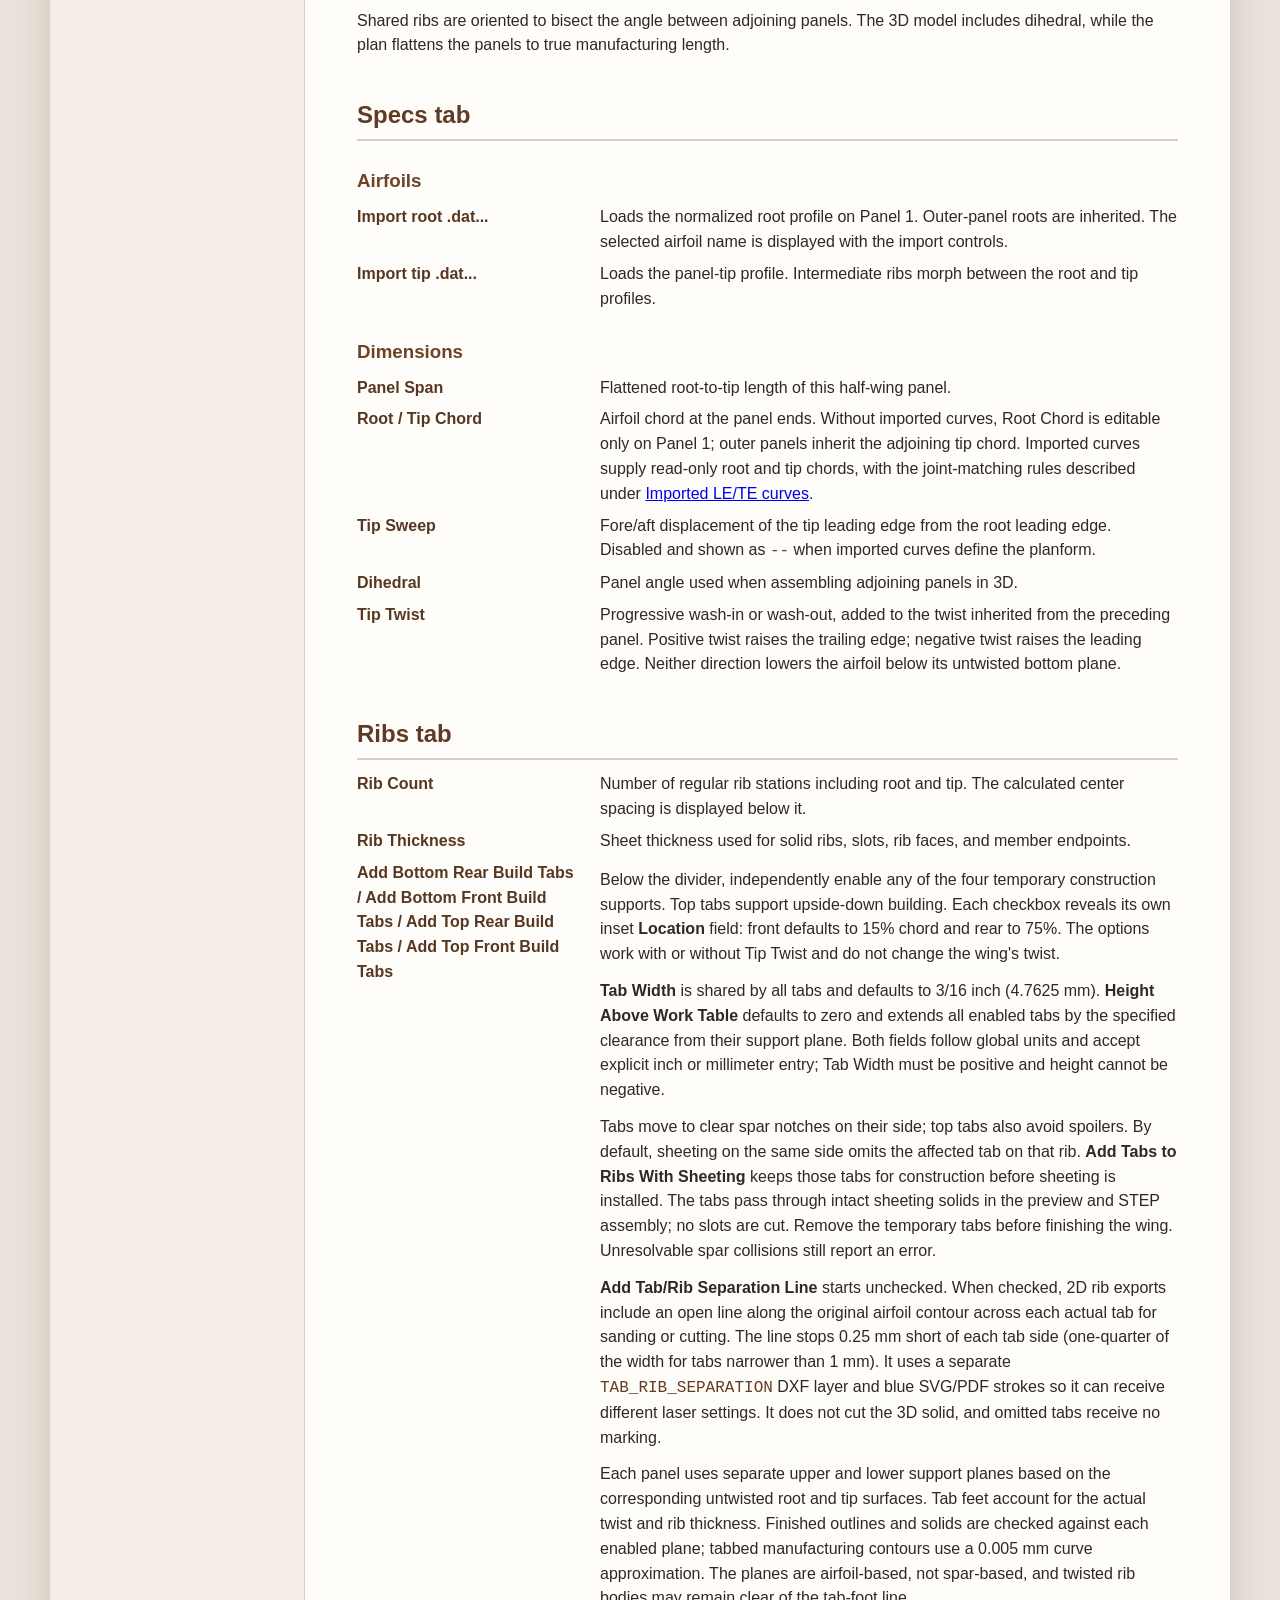
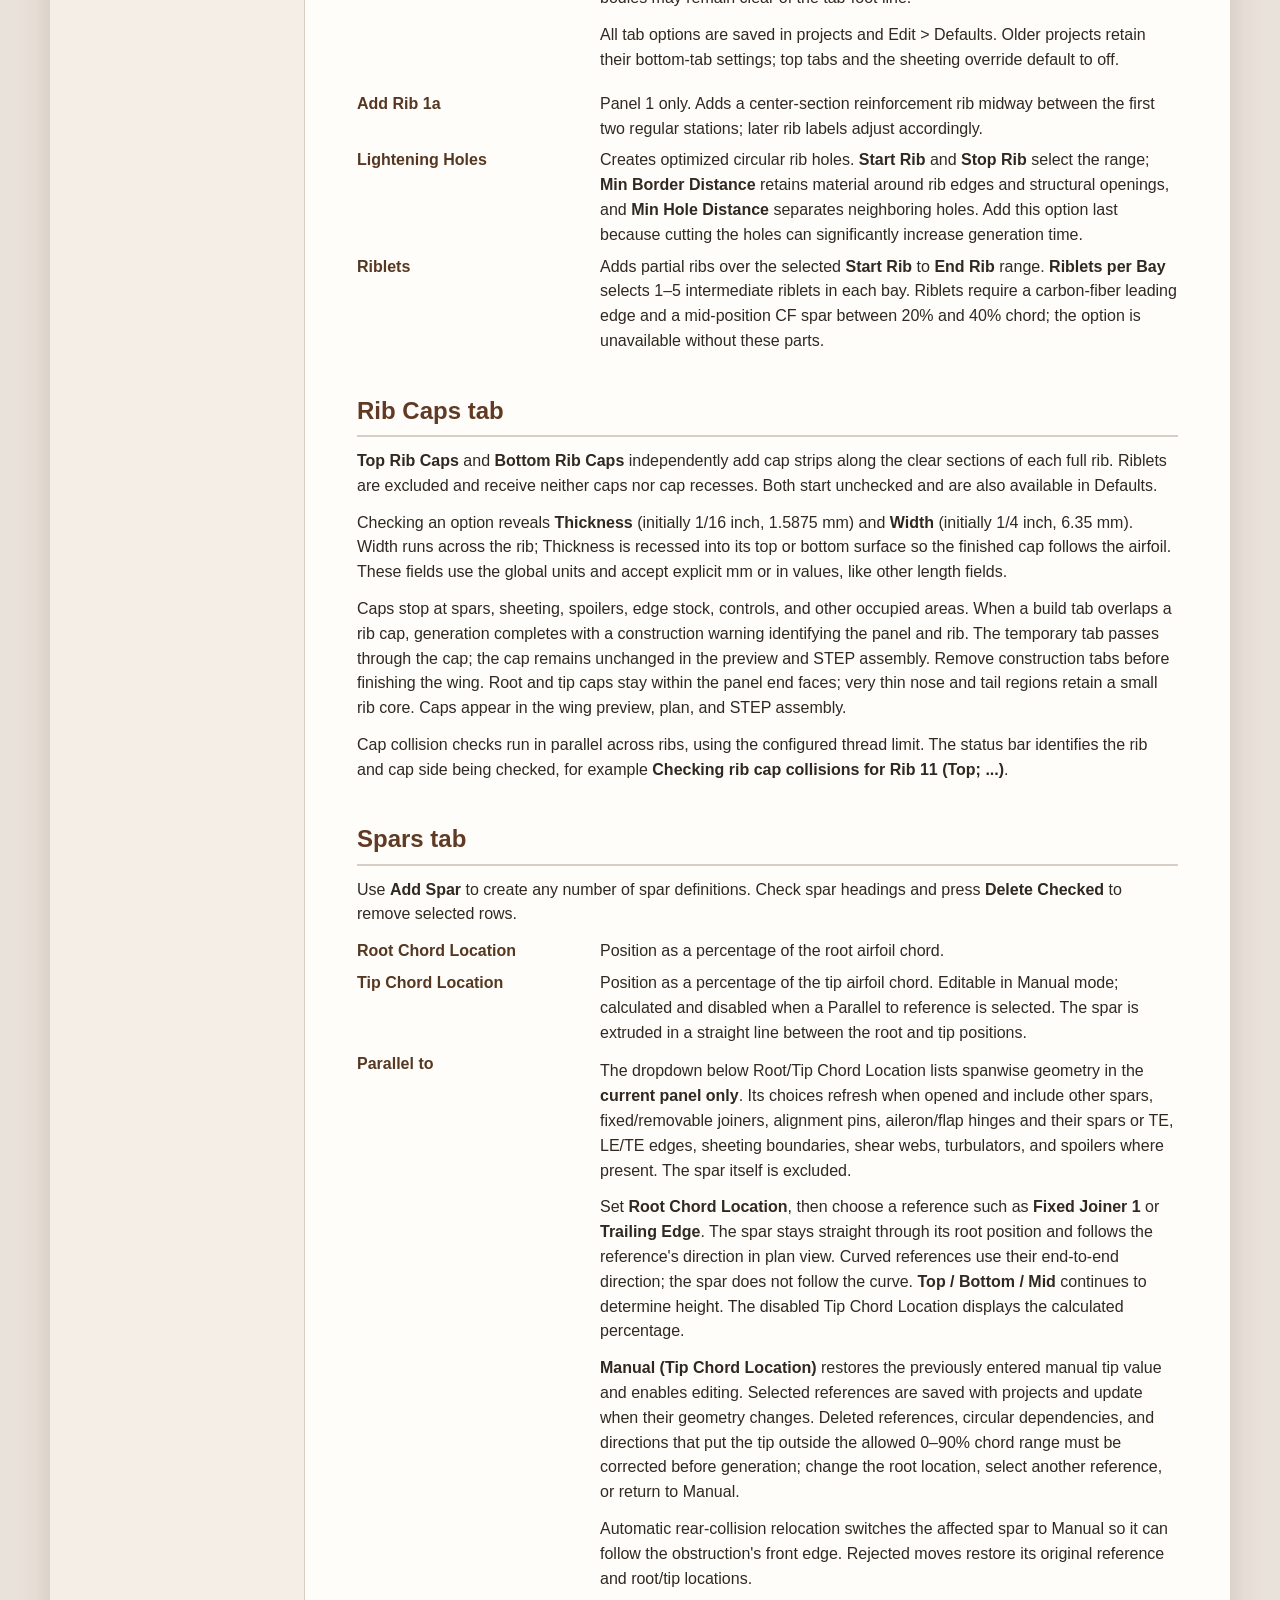
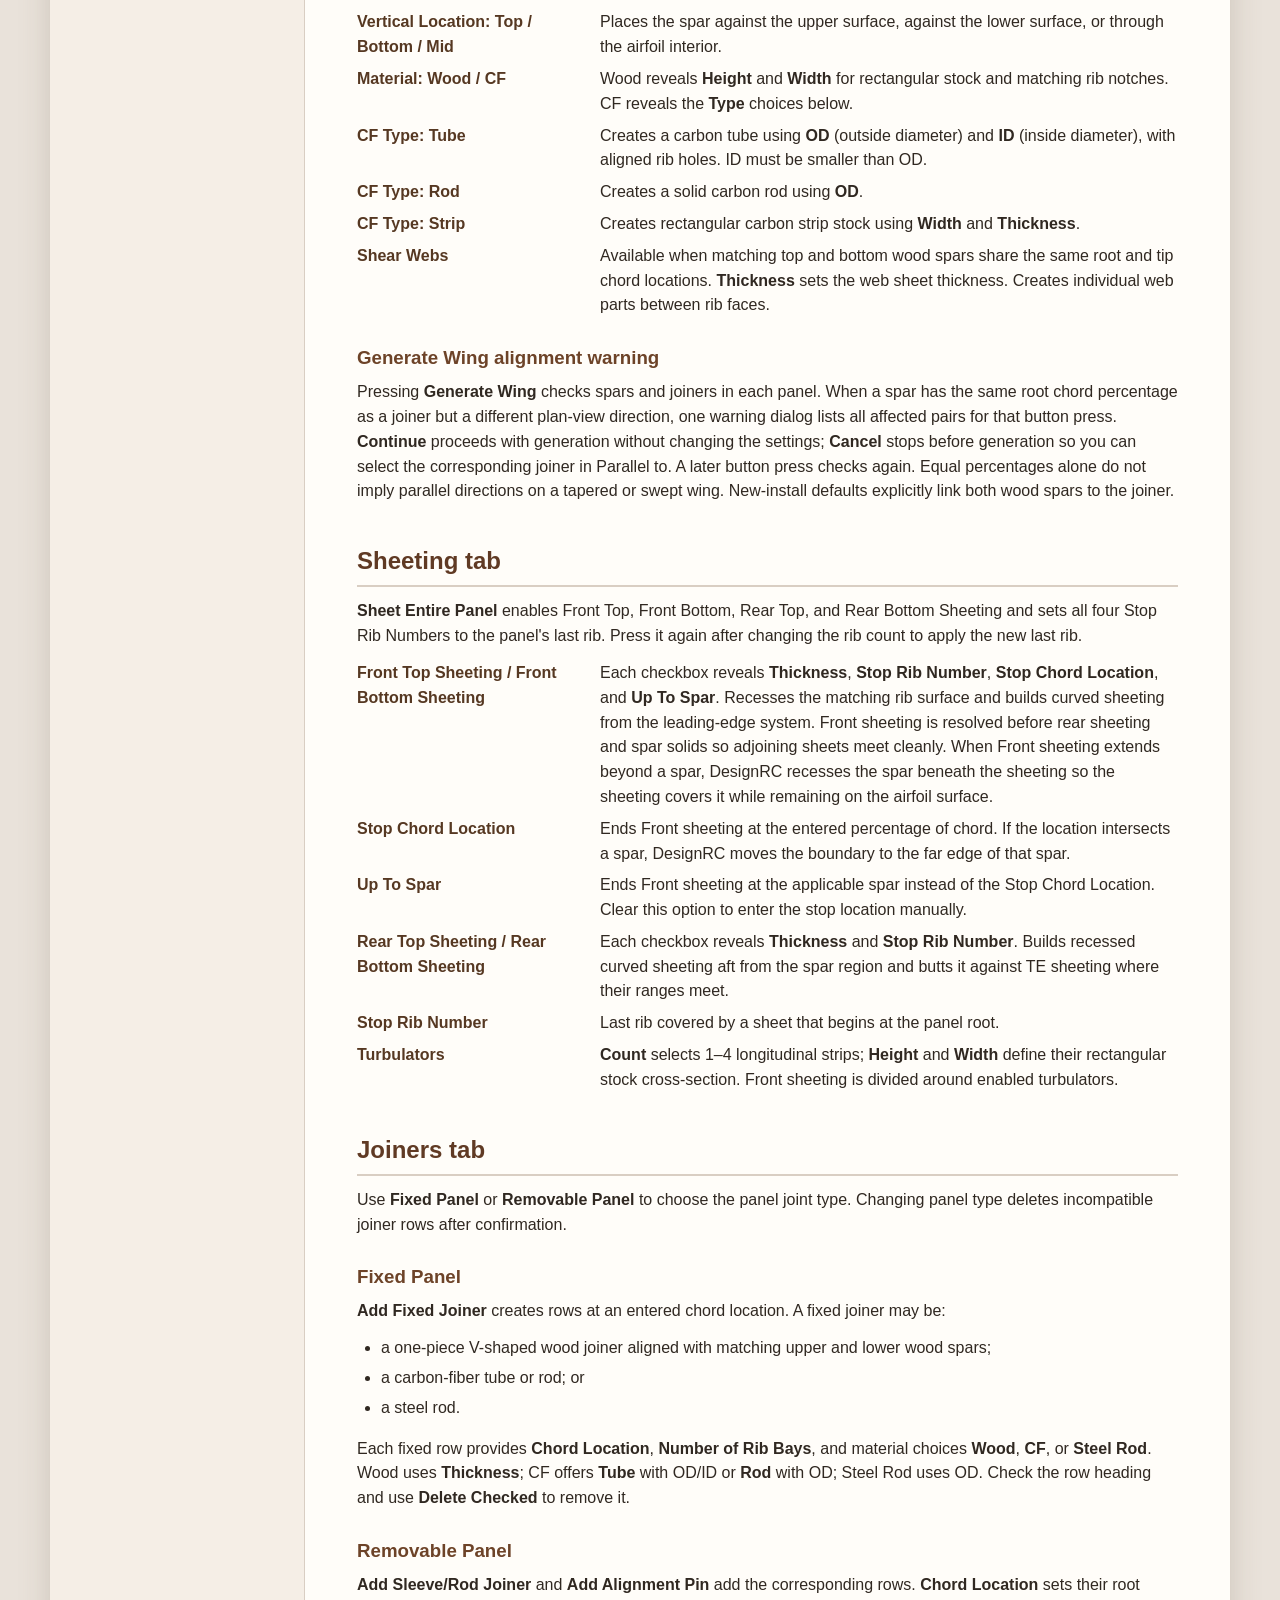
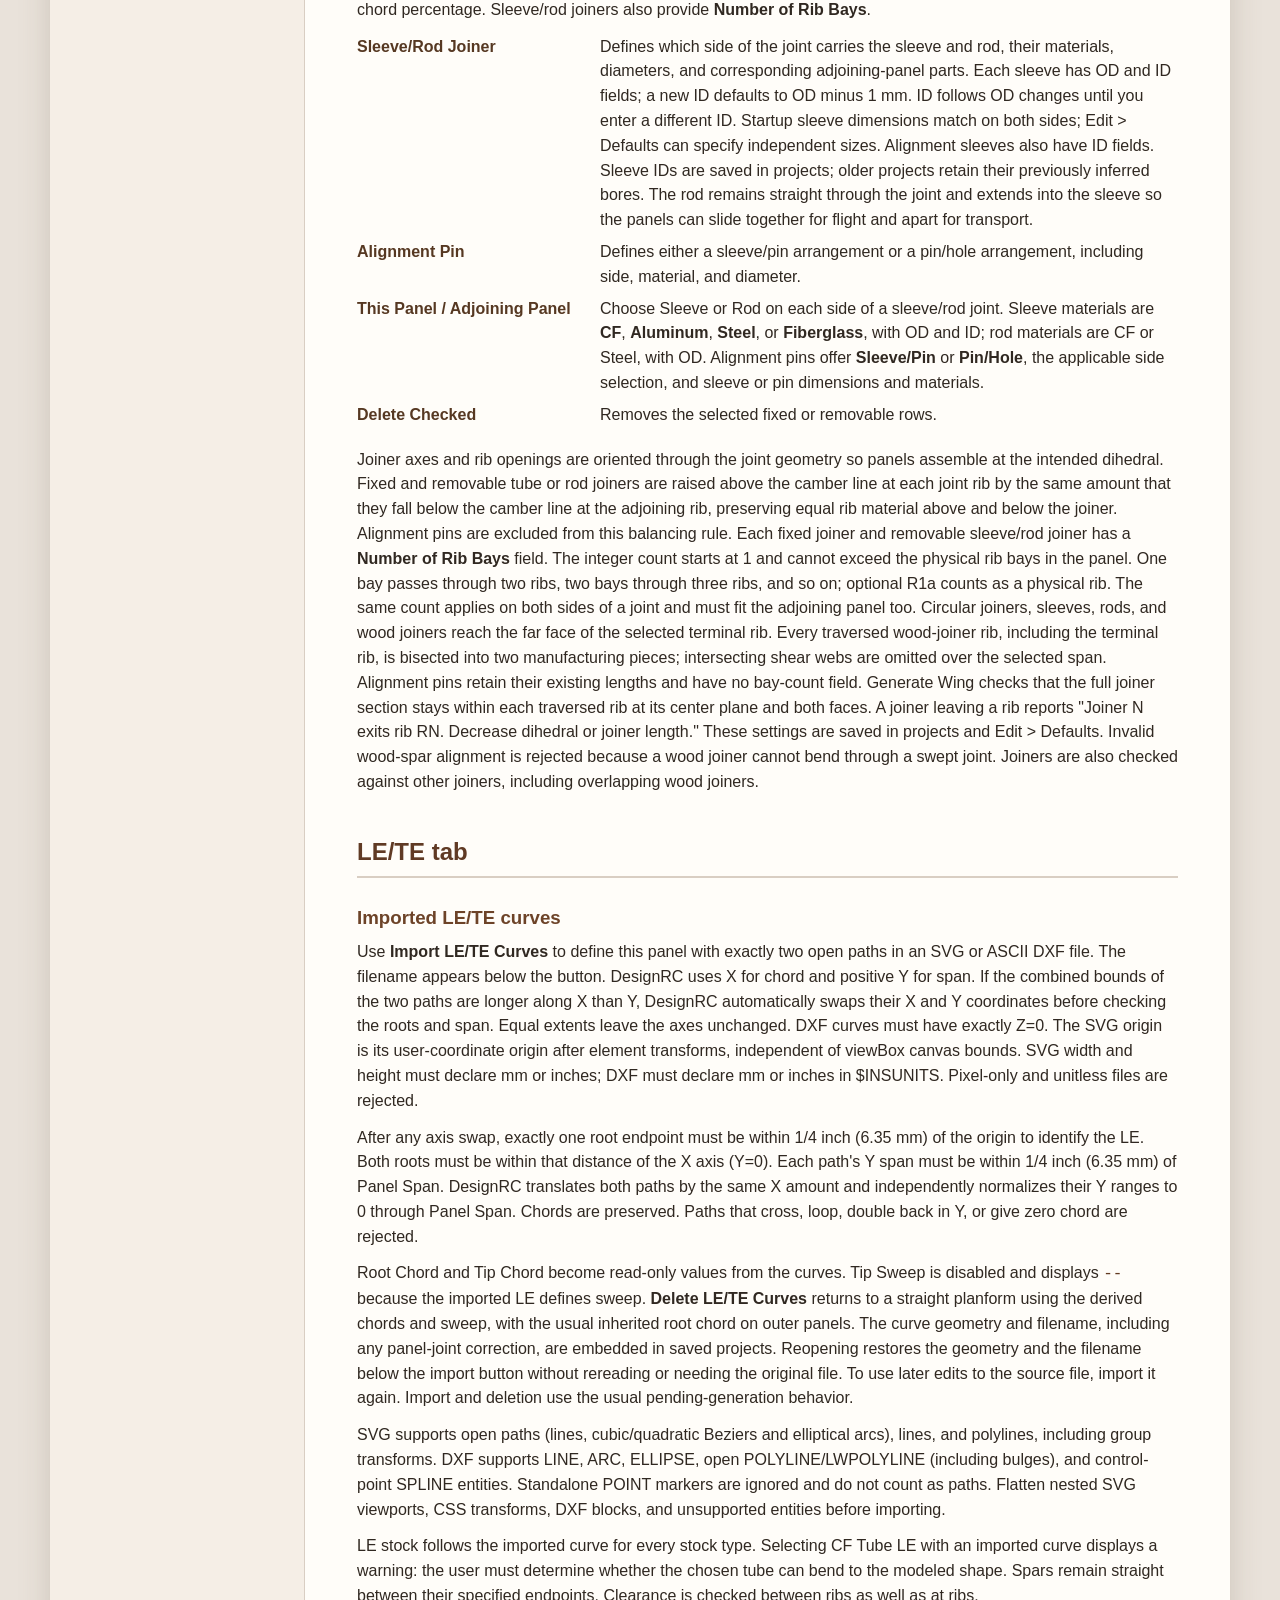
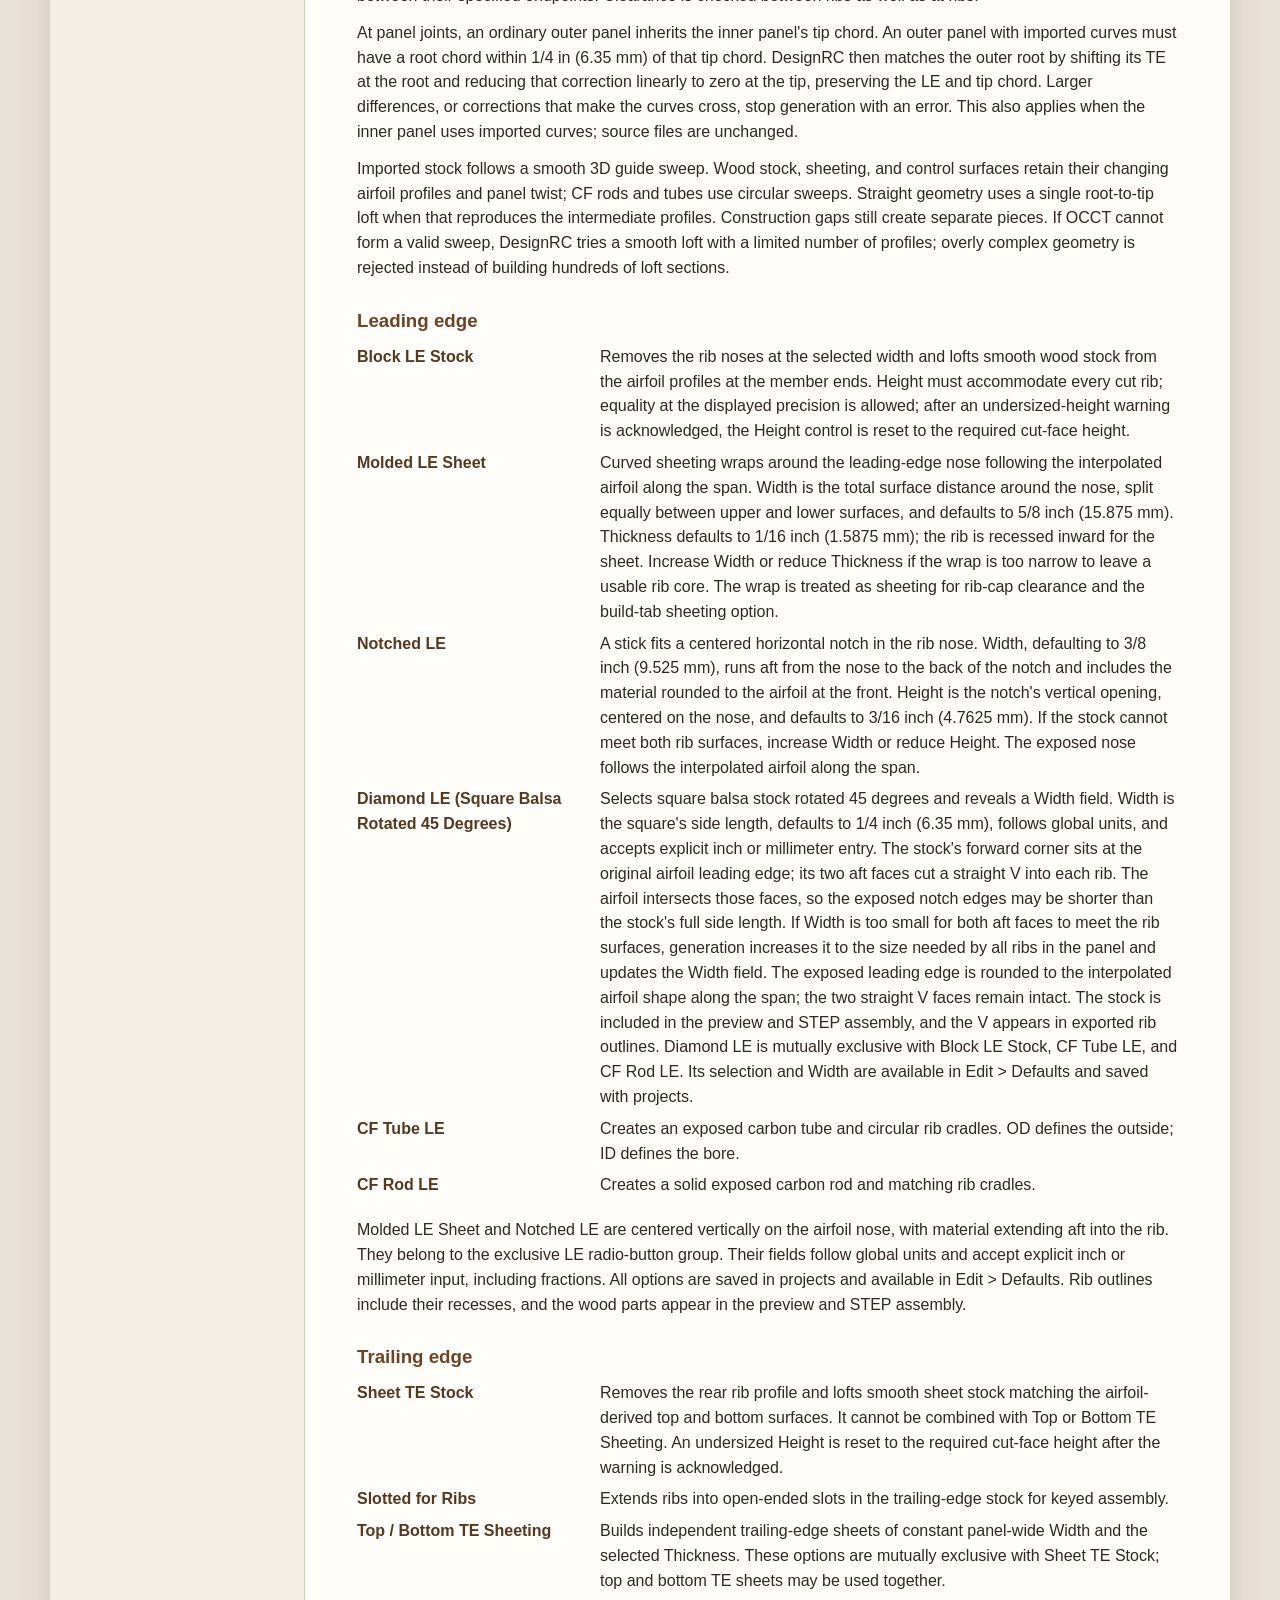
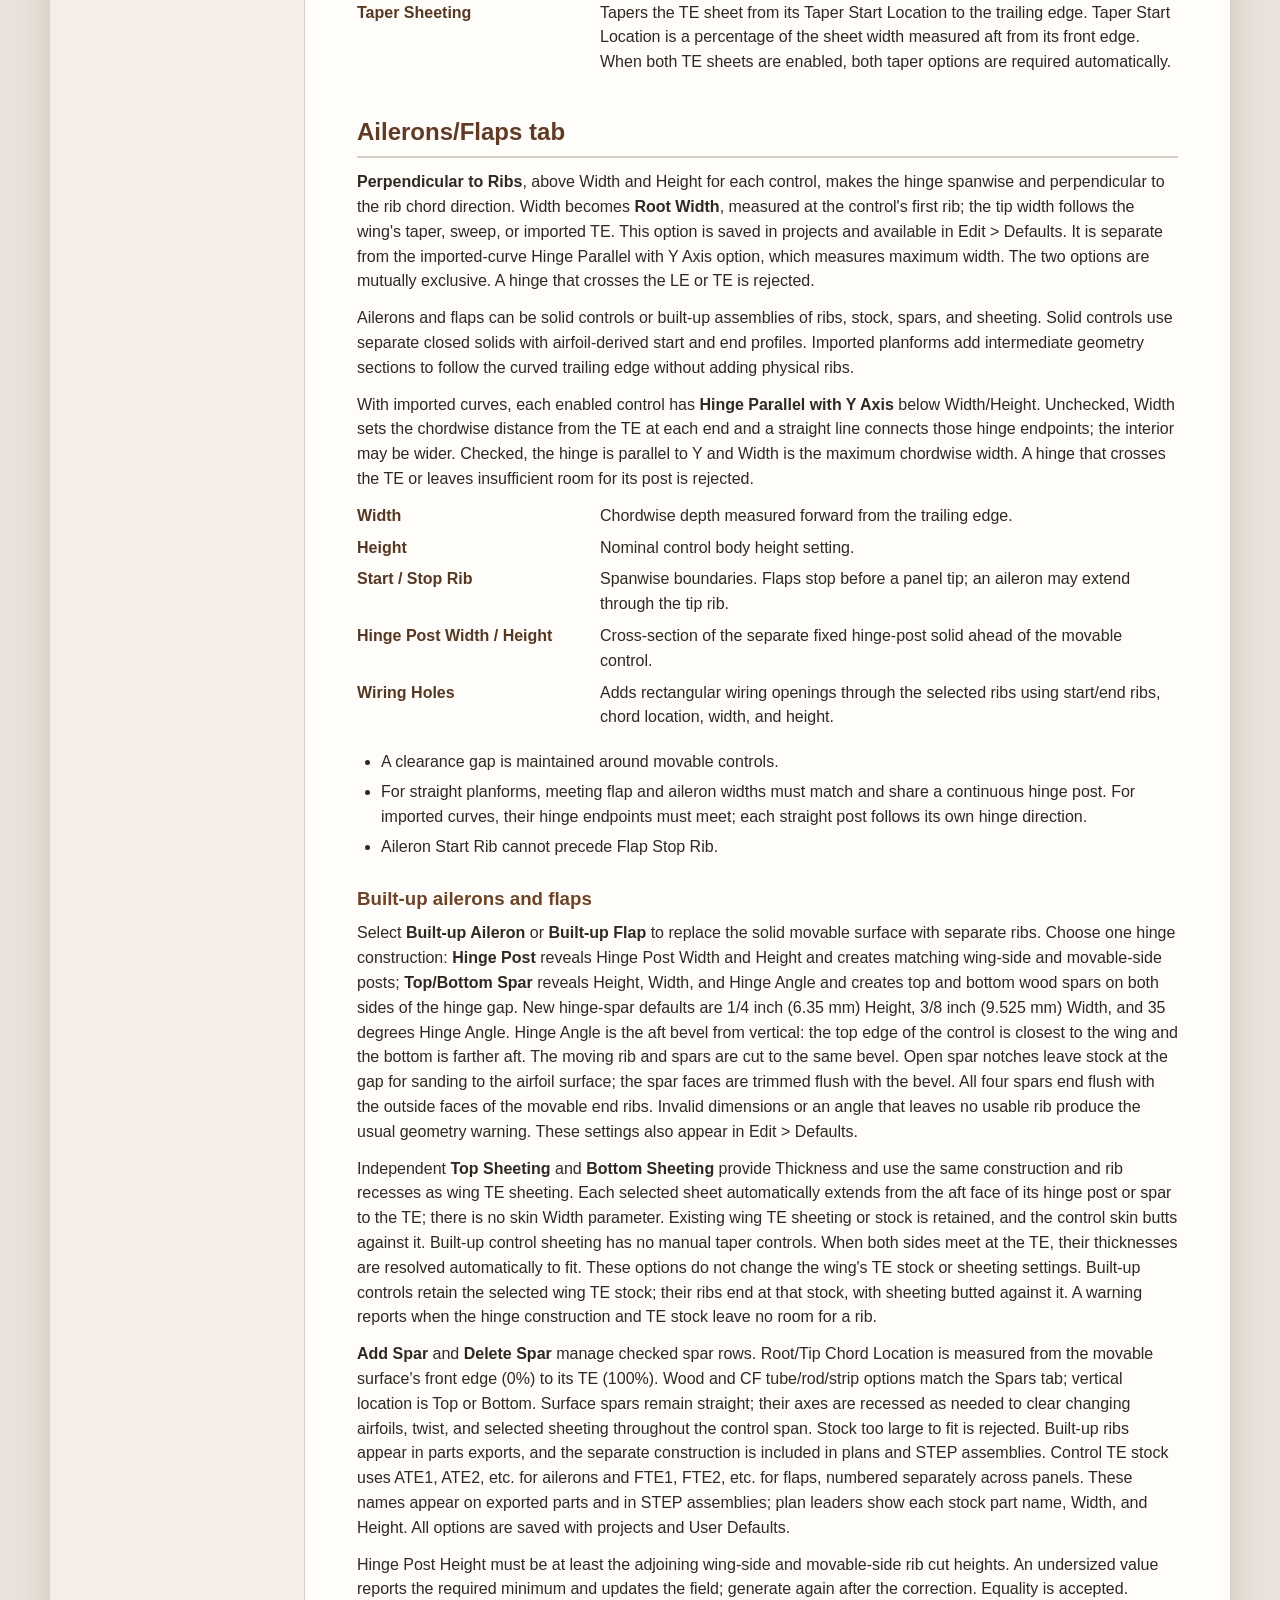
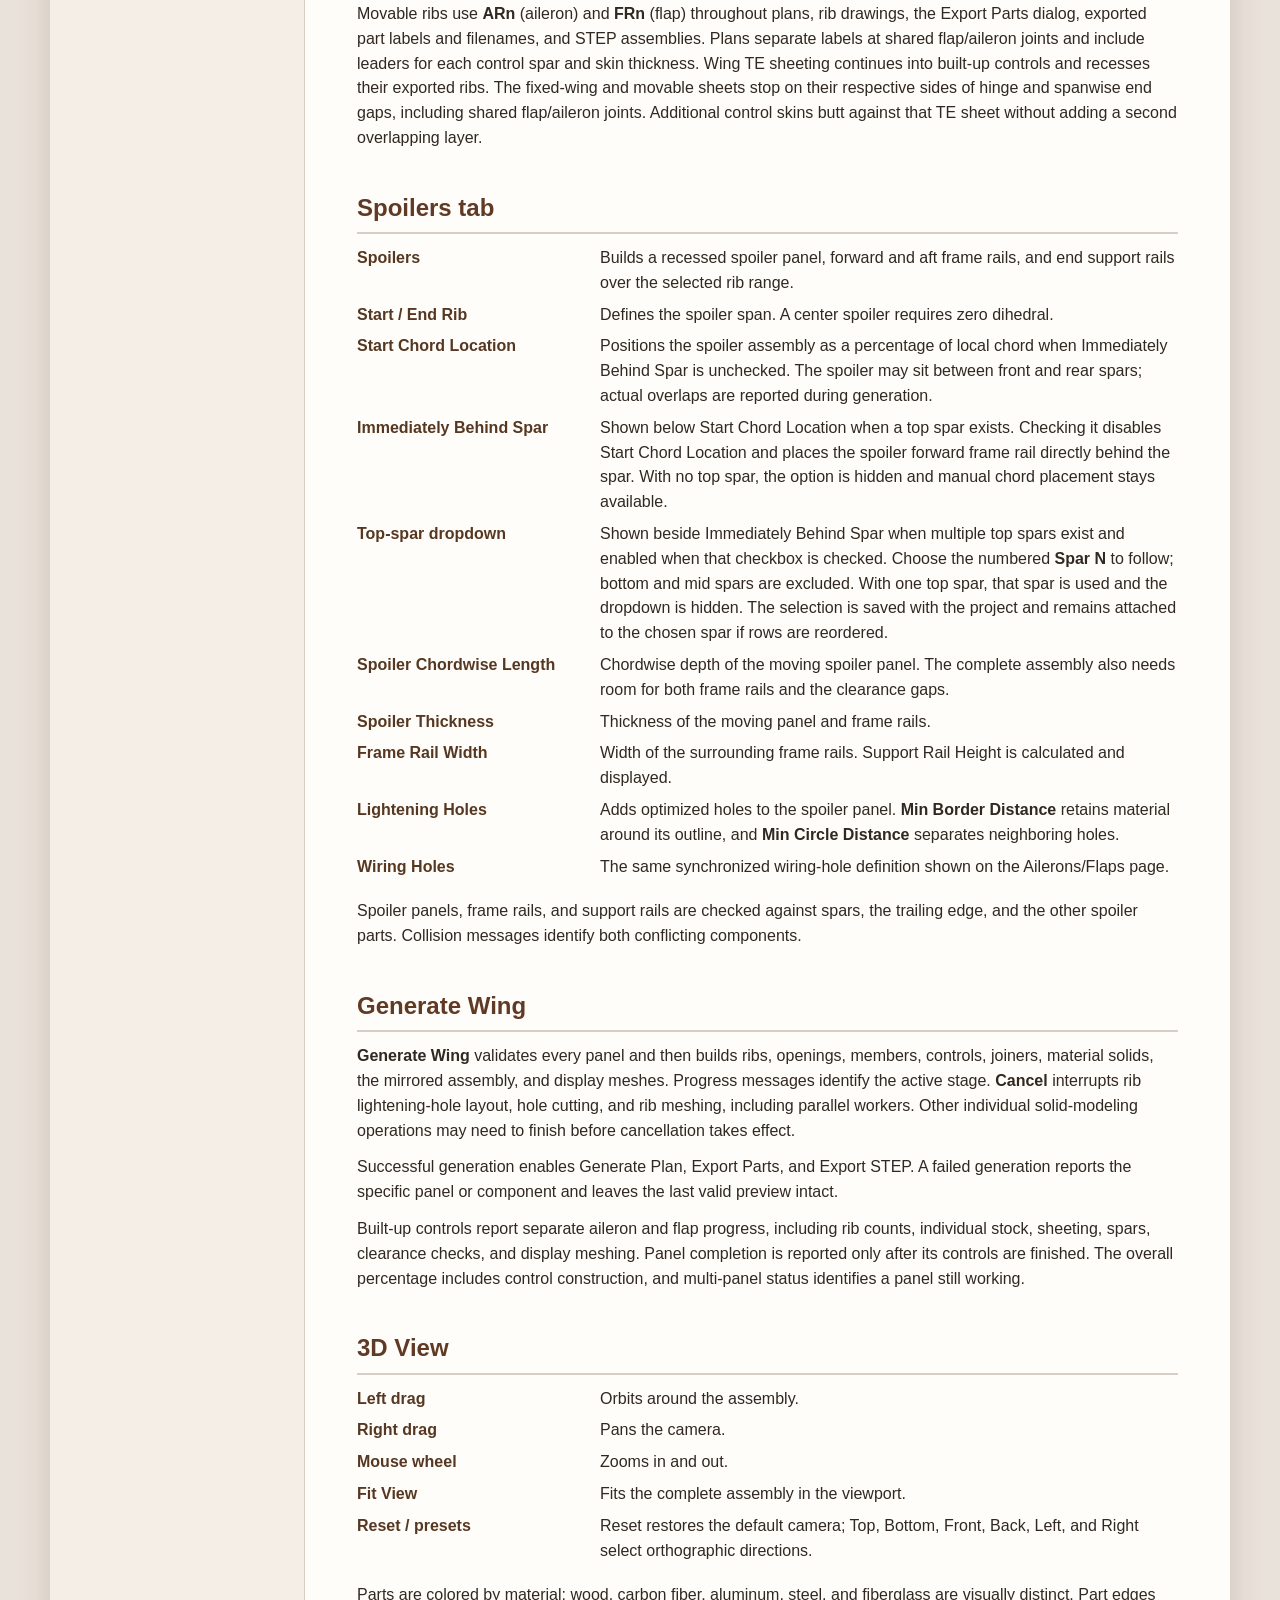
==== commit 9fe76d75: "Prepare DesignRC 1.8.0 with spar alignment and spoiler placement controls" ====
--- a/resources/help/index.html
+++ b/resources/help/index.html
@@ -3,7 +3,7 @@
 <head>
   <meta charset="utf-8">
   <meta name="viewport" content="width=device-width, initial-scale=1">
-  <title>DesignRC 1.7.1 User Help</title>
+  <title>DesignRC 1.8.0 User Help</title>
   <style>
     :root { color-scheme:light; --ink:#302821; --muted:#675c52; --accent:#7a4d2d; --line:#d9cec3; --paper:#fffdf9; --panel:#f5eee6; }
     * { box-sizing:border-box; }
@@ -44,14 +44,14 @@
 <body>
 <div class="page">
   <header>
-    <h1>DesignRC 1.7.1 User Help</h1>
+    <h1>DesignRC 1.8.0 User Help</h1>
     <p>Parametric built-up RC wing design, 3D structure, plans, and manufacturing export</p>
   </header>
   <div class="layout">
     <nav aria-label="Help topics">
       <strong>Contents</strong>
       <a href="#overview">What DesignRC does</a>
-      <a href="#new-171">New in 1.7.1</a>
+      <a href="#new-18">New in 1.8.0</a>
       <a href="#imported-curves">Import LE/TE curves</a>
       <a href="#workspace">The main window</a>
       <a href="#workflow">Recommended workflow</a>
@@ -62,6 +62,7 @@
       <a href="#ribs">Ribs tab</a>
       <a href="#rib-caps">Rib Caps tab</a>
       <a href="#spars">Spars tab</a>
+      <a href="#spar-parallel">Parallel to and spar alignment</a>
       <a href="#sheeting">Sheeting tab</a>
       <a href="#joiners">Joiners tab</a>
       <a href="#lete">LE/TE tab</a>
@@ -90,7 +91,16 @@
       </ul>
       <div class="note"><strong>Design convention:</strong> panel parameters describe the right half-wing from the aircraft centerline outward. DesignRC generates that half and mirrors it for the complete preview, plan, and assembly.</div>
 
-      <h2 id="new-171">New in 1.7.1 &mdash; November 4, 2026</h2>
+      <h2 id="new-18">New in 1.8.0 &mdash; November 5, 2026</h2>
+      <ul>
+        <li><strong>Sheet Entire Panel:</strong> a one-time button enables all four sheeting options and sets their stop ribs to the panel's last rib.</li>
+        <li><strong>Parallel to:</strong> align a straight spar with geometry in its current panel. Curved references use their end-to-end direction, Tip Chord Location becomes read-only, and Top/Bottom/Mid placement is retained. Saved references update with their geometry and are checked for missing or circular links.</li>
+        <li><strong>Spar/joiner alignment:</strong> Generate Wing shows one Continue/Cancel warning when matching root chord locations have different directions. New-install defaults link both wood spars parallel to the joiner.</li>
+        <li><strong>Collision recovery:</strong> rear-spar relocation works with linked spars, switching the moved spar to Manual. Rejected moves restore its original reference and locations.</li>
+        <li><strong>Spoiler placement:</strong> manual chord placement allows spoilers between front and rear spars. Immediately Behind Spar sits below Start Chord Location and disables it when checked. A dropdown beside the checkbox selects among multiple top spars; the selection is saved. Clearance accounts for tilted ribs and rail ends at rib faces.</li>
+      </ul>
+
+      <h2 id="new-171">Earlier: 1.7.1 &mdash; November 4, 2026</h2>
       <ul>
         <li><strong>Control direction:</strong> Perpendicular to Ribs makes the aileron or flap hinge perpendicular to the rib axis; Root Width sets its chordwise width at the first control rib.</li>
         <li><strong>Control construction:</strong> top and bottom skins extend from the hinge post or spar to the TE without a Width field. New-project hinge spars default to 3/8 inch wide, 1/4 inch high, and a 35-degree hinge angle.</li>
@@ -185,8 +195,8 @@
       <h2 id="specs">Specs tab</h2>
       <h3>Airfoils</h3>
       <dl>
-        <dt>Import root .dat</dt><dd>Loads the normalized root profile on Panel 1. Outer-panel roots are inherited.</dd>
-        <dt>Import tip .dat</dt><dd>Loads the panel-tip profile. Intermediate ribs morph between the root and tip profiles.</dd>
+        <dt>Import root .dat...</dt><dd>Loads the normalized root profile on Panel 1. Outer-panel roots are inherited. The selected airfoil name is displayed with the import controls.</dd>
+        <dt>Import tip .dat...</dt><dd>Loads the panel-tip profile. Intermediate ribs morph between the root and tip profiles.</dd>
       </dl>
       <h3>Dimensions</h3>
       <dl>
@@ -211,8 +221,8 @@
           <p>All tab options are saved in projects and Edit &gt; Defaults. Older projects retain their bottom-tab settings; top tabs and the sheeting override default to off.</p>
         </dd>
         <dt>Add Rib 1a</dt><dd>Panel 1 only. Adds a center-section reinforcement rib midway between the first two regular stations; later rib labels adjust accordingly.</dd>
-        <dt>Lightening Holes</dt><dd>Creates optimized circular rib holes over the selected rib range while honoring minimum border and inter-hole distances. This can significantly increase generation time.</dd>
-        <dt>Riblets</dt><dd>Adds one or more partial ribs per bay over the selected range. Riblets require a carbon-fiber leading edge and a mid-position CF spar between 20% and 40% chord.</dd>
+        <dt>Lightening Holes</dt><dd>Creates optimized circular rib holes. <strong>Start Rib</strong> and <strong>Stop Rib</strong> select the range; <strong>Min Border Distance</strong> retains material around rib edges and structural openings, and <strong>Min Hole Distance</strong> separates neighboring holes. Add this option last because cutting the holes can significantly increase generation time.</dd>
+        <dt>Riblets</dt><dd>Adds partial ribs over the selected <strong>Start Rib</strong> to <strong>End Rib</strong> range. <strong>Riblets per Bay</strong> selects 1–5 intermediate riblets in each bay. Riblets require a carbon-fiber leading edge and a mid-position CF spar between 20% and 40% chord; the option is unavailable without these parts.</dd>
       </dl>
 
       <h2 id="rib-caps">Rib Caps tab</h2>
@@ -225,27 +235,38 @@
       <p>Use <strong>Add Spar</strong> to create any number of spar definitions. Check spar headings and press <strong>Delete Checked</strong> to remove selected rows.</p>
       <dl>
         <dt>Root Chord Location</dt><dd>Position as a percentage of the root airfoil chord.</dd>
-        <dt>Tip Chord Location</dt><dd>Position as a percentage of the tip airfoil chord. The spar is extruded in a straight line between the root and tip positions.</dd>
-        <dt>Top / Bottom / Mid</dt><dd>Places the spar against the upper surface, against the lower surface, or through the airfoil interior.</dd>
-        <dt>Wood</dt><dd>Creates a rectangular spar using Height and Width and cuts matching rib notches.</dd>
-        <dt>CF Tube</dt><dd>Creates a carbon tube with OD and ID and cuts aligned rib holes.</dd>
-        <dt>CF Rod</dt><dd>Creates a solid carbon rod with the selected OD.</dd>
-        <dt>CF Strip</dt><dd>Creates rectangular carbon strip stock using Width and Thickness.</dd>
-        <dt>Shear Webs</dt><dd>Available when matching top and bottom wood spars share the same root and tip chord locations. Creates individual web parts between rib faces using the selected thickness.</dd>
-      </dl>
+        <dt>Tip Chord Location</dt><dd>Position as a percentage of the tip airfoil chord. Editable in Manual mode; calculated and disabled when a Parallel to reference is selected. The spar is extruded in a straight line between the root and tip positions.</dd>
+        <dt id="spar-parallel">Parallel to</dt>
+        <dd>
+          <p>The dropdown below Root/Tip Chord Location lists spanwise geometry in the <strong>current panel only</strong>. Its choices refresh when opened and include other spars, fixed/removable joiners, alignment pins, aileron/flap hinges and their spars or TE, LE/TE edges, sheeting boundaries, shear webs, turbulators, and spoilers where present. The spar itself is excluded.</p>
+          <p>Set <strong>Root Chord Location</strong>, then choose a reference such as <strong>Fixed Joiner 1</strong> or <strong>Trailing Edge</strong>. The spar stays straight through its root position and follows the reference's direction in plan view. Curved references use their end-to-end direction; the spar does not follow the curve. <strong>Top / Bottom / Mid</strong> continues to determine height. The disabled Tip Chord Location displays the calculated percentage.</p>
+          <p><strong>Manual (Tip Chord Location)</strong> restores the previously entered manual tip value and enables editing. Selected references are saved with projects and update when their geometry changes. Deleted references, circular dependencies, and directions that put the tip outside the allowed 0–90% chord range must be corrected before generation; change the root location, select another reference, or return to Manual.</p>
+          <p>Automatic rear-collision relocation switches the affected spar to Manual so it can follow the obstruction's front edge. Rejected moves restore its original reference and root/tip locations.</p>
+        </dd>
+        <dt>Vertical Location: Top / Bottom / Mid</dt><dd>Places the spar against the upper surface, against the lower surface, or through the airfoil interior.</dd>
+        <dt>Material: Wood / CF</dt><dd>Wood reveals <strong>Height</strong> and <strong>Width</strong> for rectangular stock and matching rib notches. CF reveals the <strong>Type</strong> choices below.</dd>
+        <dt>CF Type: Tube</dt><dd>Creates a carbon tube using <strong>OD</strong> (outside diameter) and <strong>ID</strong> (inside diameter), with aligned rib holes. ID must be smaller than OD.</dd>
+        <dt>CF Type: Rod</dt><dd>Creates a solid carbon rod using <strong>OD</strong>.</dd>
+        <dt>CF Type: Strip</dt><dd>Creates rectangular carbon strip stock using <strong>Width</strong> and <strong>Thickness</strong>.</dd>
+        <dt>Shear Webs</dt><dd>Available when matching top and bottom wood spars share the same root and tip chord locations. <strong>Thickness</strong> sets the web sheet thickness. Creates individual web parts between rib faces.</dd>
+      </dl>
+
+      <h3>Generate Wing alignment warning</h3>
+      <p>Pressing <strong>Generate Wing</strong> checks spars and joiners in each panel. When a spar has the same root chord percentage as a joiner but a different plan-view direction, one warning dialog lists all affected pairs for that button press. <strong>Continue</strong> proceeds with generation without changing the settings; <strong>Cancel</strong> stops before generation so you can select the corresponding joiner in Parallel to. A later button press checks again. Equal percentages alone do not imply parallel directions on a tapered or swept wing. New-install defaults explicitly link both wood spars to the joiner.</p>
 
       <h2 id="sheeting">Sheeting tab</h2>
-      <dl>
-        <dt>Front Top / Bottom Sheeting</dt><dd>Recesses the matching rib surface and builds curved sheeting from the leading-edge system. Front sheeting is resolved before rear sheeting and spar solids so adjoining sheets meet cleanly. When Front sheeting extends beyond a spar, DesignRC recesses the spar beneath the sheeting so the sheeting covers it while remaining on the airfoil surface.</dd>
+      <p><strong>Sheet Entire Panel</strong> enables Front Top, Front Bottom, Rear Top, and Rear Bottom Sheeting and sets all four Stop Rib Numbers to the panel's last rib. Press it again after changing the rib count to apply the new last rib.</p>
+      <dl>
+        <dt>Front Top Sheeting / Front Bottom Sheeting</dt><dd>Each checkbox reveals <strong>Thickness</strong>, <strong>Stop Rib Number</strong>, <strong>Stop Chord Location</strong>, and <strong>Up To Spar</strong>. Recesses the matching rib surface and builds curved sheeting from the leading-edge system. Front sheeting is resolved before rear sheeting and spar solids so adjoining sheets meet cleanly. When Front sheeting extends beyond a spar, DesignRC recesses the spar beneath the sheeting so the sheeting covers it while remaining on the airfoil surface.</dd>
         <dt>Stop Chord Location</dt><dd>Ends Front sheeting at the entered percentage of chord. If the location intersects a spar, DesignRC moves the boundary to the far edge of that spar.</dd>
         <dt>Up To Spar</dt><dd>Ends Front sheeting at the applicable spar instead of the Stop Chord Location. Clear this option to enter the stop location manually.</dd>
-        <dt>Rear Top / Bottom Sheeting</dt><dd>Builds recessed curved sheeting aft from the spar region and butts it against TE sheeting where their ranges meet.</dd>
+        <dt>Rear Top Sheeting / Rear Bottom Sheeting</dt><dd>Each checkbox reveals <strong>Thickness</strong> and <strong>Stop Rib Number</strong>. Builds recessed curved sheeting aft from the spar region and butts it against TE sheeting where their ranges meet.</dd>
         <dt>Stop Rib Number</dt><dd>Last rib covered by a sheet that begins at the panel root.</dd>
-        <dt>Turbulators</dt><dd>Adds 1–4 longitudinal square-section strips. Front sheeting is divided around enabled turbulators.</dd>
+        <dt>Turbulators</dt><dd><strong>Count</strong> selects 1–4 longitudinal strips; <strong>Height</strong> and <strong>Width</strong> define their rectangular stock cross-section. Front sheeting is divided around enabled turbulators.</dd>
       </dl>
 
       <h2 id="joiners">Joiners tab</h2>
-      <p>Choose whether the panel joint is <strong>Fixed</strong> or <strong>Removable</strong>. Changing panel type deletes incompatible joiner rows after confirmation.</p>
+      <p>Use <strong>Fixed Panel</strong> or <strong>Removable Panel</strong> to choose the panel joint type. Changing panel type deletes incompatible joiner rows after confirmation.</p>
       <h3>Fixed Panel</h3>
       <p><strong>Add Fixed Joiner</strong> creates rows at an entered chord location. A fixed joiner may be:</p>
       <ul>
@@ -253,10 +274,13 @@
         <li>a carbon-fiber tube or rod; or</li>
         <li>a steel rod.</li>
       </ul>
+      <p>Each fixed row provides <strong>Chord Location</strong>, <strong>Number of Rib Bays</strong>, and material choices <strong>Wood</strong>, <strong>CF</strong>, or <strong>Steel Rod</strong>. Wood uses <strong>Thickness</strong>; CF offers <strong>Tube</strong> with OD/ID or <strong>Rod</strong> with OD; Steel Rod uses OD. Check the row heading and use <strong>Delete Checked</strong> to remove it.</p>
       <h3>Removable Panel</h3>
+      <p><strong>Add Sleeve/Rod Joiner</strong> and <strong>Add Alignment Pin</strong> add the corresponding rows. <strong>Chord Location</strong> sets their root chord percentage. Sleeve/rod joiners also provide <strong>Number of Rib Bays</strong>.</p>
       <dl>
         <dt>Sleeve/Rod Joiner</dt><dd>Defines which side of the joint carries the sleeve and rod, their materials, diameters, and corresponding adjoining-panel parts. Each sleeve has OD and ID fields; a new ID defaults to OD minus 1 mm. ID follows OD changes until you enter a different ID. Startup sleeve dimensions match on both sides; Edit &gt; Defaults can specify independent sizes. Alignment sleeves also have ID fields. Sleeve IDs are saved in projects; older projects retain their previously inferred bores. The rod remains straight through the joint and extends into the sleeve so the panels can slide together for flight and apart for transport.</dd>
         <dt>Alignment Pin</dt><dd>Defines either a sleeve/pin arrangement or a pin/hole arrangement, including side, material, and diameter.</dd>
+        <dt>This Panel / Adjoining Panel</dt><dd>Choose Sleeve or Rod on each side of a sleeve/rod joint. Sleeve materials are <strong>CF</strong>, <strong>Aluminum</strong>, <strong>Steel</strong>, or <strong>Fiberglass</strong>, with OD and ID; rod materials are CF or Steel, with OD. Alignment pins offer <strong>Sleeve/Pin</strong> or <strong>Pin/Hole</strong>, the applicable side selection, and sleeve or pin dimensions and materials.</dd>
         <dt>Delete Checked</dt><dd>Removes the selected fixed or removable rows.</dd>
       </dl>
       <p>Joiner axes and rib openings are oriented through the joint geometry so panels assemble at the intended dihedral. Fixed and removable tube or rod joiners are raised above the camber line at each joint rib by the same amount that they fall below the camber line at the adjoining rib, preserving equal rib material above and below the joiner. Alignment pins are excluded from this balancing rule. Each fixed joiner and removable sleeve/rod joiner has a <strong>Number of Rib Bays</strong> field. The integer count starts at 1 and cannot exceed the physical rib bays in the panel. One bay passes through two ribs, two bays through three ribs, and so on; optional R1a counts as a physical rib. The same count applies on both sides of a joint and must fit the adjoining panel too. Circular joiners, sleeves, rods, and wood joiners reach the far face of the selected terminal rib. Every traversed wood-joiner rib, including the terminal rib, is bisected into two manufacturing pieces; intersecting shear webs are omitted over the selected span. Alignment pins retain their existing lengths and have no bay-count field. Generate Wing checks that the full joiner section stays within each traversed rib at its center plane and both faces. A joiner leaving a rib reports &quot;Joiner N exits rib RN. Decrease dihedral or joiner length.&quot; These settings are saved in projects and Edit &gt; Defaults. Invalid wood-spar alignment is rejected because a wood joiner cannot bend through a swept joint. Joiners are also checked against other joiners, including overlapping wood joiners.</p>
@@ -314,11 +338,13 @@
       <dl>
         <dt>Spoilers</dt><dd>Builds a recessed spoiler panel, forward and aft frame rails, and end support rails over the selected rib range.</dd>
         <dt>Start / End Rib</dt><dd>Defines the spoiler span. A center spoiler requires zero dihedral.</dd>
-        <dt>Start Chord Location</dt><dd>Positions the spoiler assembly as a percentage of local chord. With a top spar present, a spoiler cannot be placed ahead of that spar.</dd>
-        <dt>Immediately Behind Spar</dt><dd>Shown when a top spar exists. Places the spoiler forward frame rail directly behind and touching the spar, including when the spar uses fractional-percent or different root and tip locations.</dd>
-        <dt>Chordwise Length / Thickness</dt><dd>Defines the spoiler panel.</dd>
+        <dt>Start Chord Location</dt><dd>Positions the spoiler assembly as a percentage of local chord when Immediately Behind Spar is unchecked. The spoiler may sit between front and rear spars; actual overlaps are reported during generation.</dd>
+        <dt>Immediately Behind Spar</dt><dd>Shown below Start Chord Location when a top spar exists. Checking it disables Start Chord Location and places the spoiler forward frame rail directly behind the spar. With no top spar, the option is hidden and manual chord placement stays available.</dd>
+        <dt>Top-spar dropdown</dt><dd>Shown beside Immediately Behind Spar when multiple top spars exist and enabled when that checkbox is checked. Choose the numbered <strong>Spar N</strong> to follow; bottom and mid spars are excluded. With one top spar, that spar is used and the dropdown is hidden. The selection is saved with the project and remains attached to the chosen spar if rows are reordered.</dd>
+        <dt>Spoiler Chordwise Length</dt><dd>Chordwise depth of the moving spoiler panel. The complete assembly also needs room for both frame rails and the clearance gaps.</dd>
+        <dt>Spoiler Thickness</dt><dd>Thickness of the moving panel and frame rails.</dd>
         <dt>Frame Rail Width</dt><dd>Width of the surrounding frame rails. Support Rail Height is calculated and displayed.</dd>
-        <dt>Lightening Holes</dt><dd>Adds optimized holes to the spoiler using minimum border and circle spacing.</dd>
+        <dt>Lightening Holes</dt><dd>Adds optimized holes to the spoiler panel. <strong>Min Border Distance</strong> retains material around its outline, and <strong>Min Circle Distance</strong> separates neighboring holes.</dd>
         <dt>Wiring Holes</dt><dd>The same synchronized wiring-hole definition shown on the Ailerons/Flaps page.</dd>
       </dl>
       <p>Spoiler panels, frame rails, and support rails are checked against spars, the trailing edge, and the other spoiler parts. Collision messages identify both conflicting components.</p>
@@ -355,7 +381,7 @@
         <dt>DXF / SVG / PDF</dt><dd>Select one or more output formats. DXF and SVG are suitable for CAD and laser workflows. A combined PDF places all selected parts tightly on one custom-size poster page at full scale; trailing-edge stock is oriented with its length horizontal.</dd>
         <dt>Initial selection</dt><dd>No parts are selected when the dialog opens. OK remains disabled until at least one format and one part are selected.</dd>
         <dt>All Parts</dt><dd>Exports all generated part drawings into one combined file for each selected format. The PDF is one poster-size page rather than letter-size tiles.</dd>
-        <dt>Select All / None</dt><dd>Checks or clears the entire list.</dd>
+        <dt>Select All / Select None</dt><dd>Checks or clears the entire list.</dd>
         <dt>Individual parts</dt><dd>Creates a separate file named from each checked part.</dd>
       </dl>
       <p>DXF and SVG use millimeters for reliable CAD import. Exported ribs include generated holes, notches, slots, lightening geometry, and split-piece outlines. Curved outlines are exported without the occasional large corner loops produced by earlier spline handling.</p>
@@ -366,9 +392,9 @@
       <h2 id="defaults">User Defaults</h2>
       <p><strong>Edit &gt; Defaults</strong> controls the starting state for new projects:</p>
       <ul>
-        <li>global millimeter or inch display;</li>
-        <li>default number of connected panels;</li>
-        <li>geometry worker threads, up to the available CPU thread count minus one;</li>
+        <li><strong>Global length unit</strong>: Millimetres (mm) or Inches (in);</li>
+        <li><strong>Number of Wing Panels</strong>: the default number of connected panels;</li>
+        <li><strong>Number of Threads</strong>: geometry worker threads, up to the available CPU thread count minus one;</li>
         <li>complete parameter defaults for every panel, including independent Front/Rear Build Tabs, their Locations, shared Tab Width, Height Above Work Table, Tab/Rib Separation Line, and Top/Bottom Rib Caps (checkboxes start unchecked);</li>
         <li>built-up aileron/flap skins and spars, Hinge Post/Top-Bottom Spar construction with Hinge Angle, and fixed/removable joiner Number of Rib Bays; and</li>
         <li>per-parameter Global/mm/in choices and default rows for spars and joiners.</li>
@@ -395,7 +421,7 @@
       </ul>
     </main>
   </div>
-  <footer>DesignRC 1.7.1 &middot; Release date: November 4, 2026</footer>
+  <footer>DesignRC 1.8.0 &middot; Release date: November 5, 2026</footer>
 </div>
 </body>
 </html>
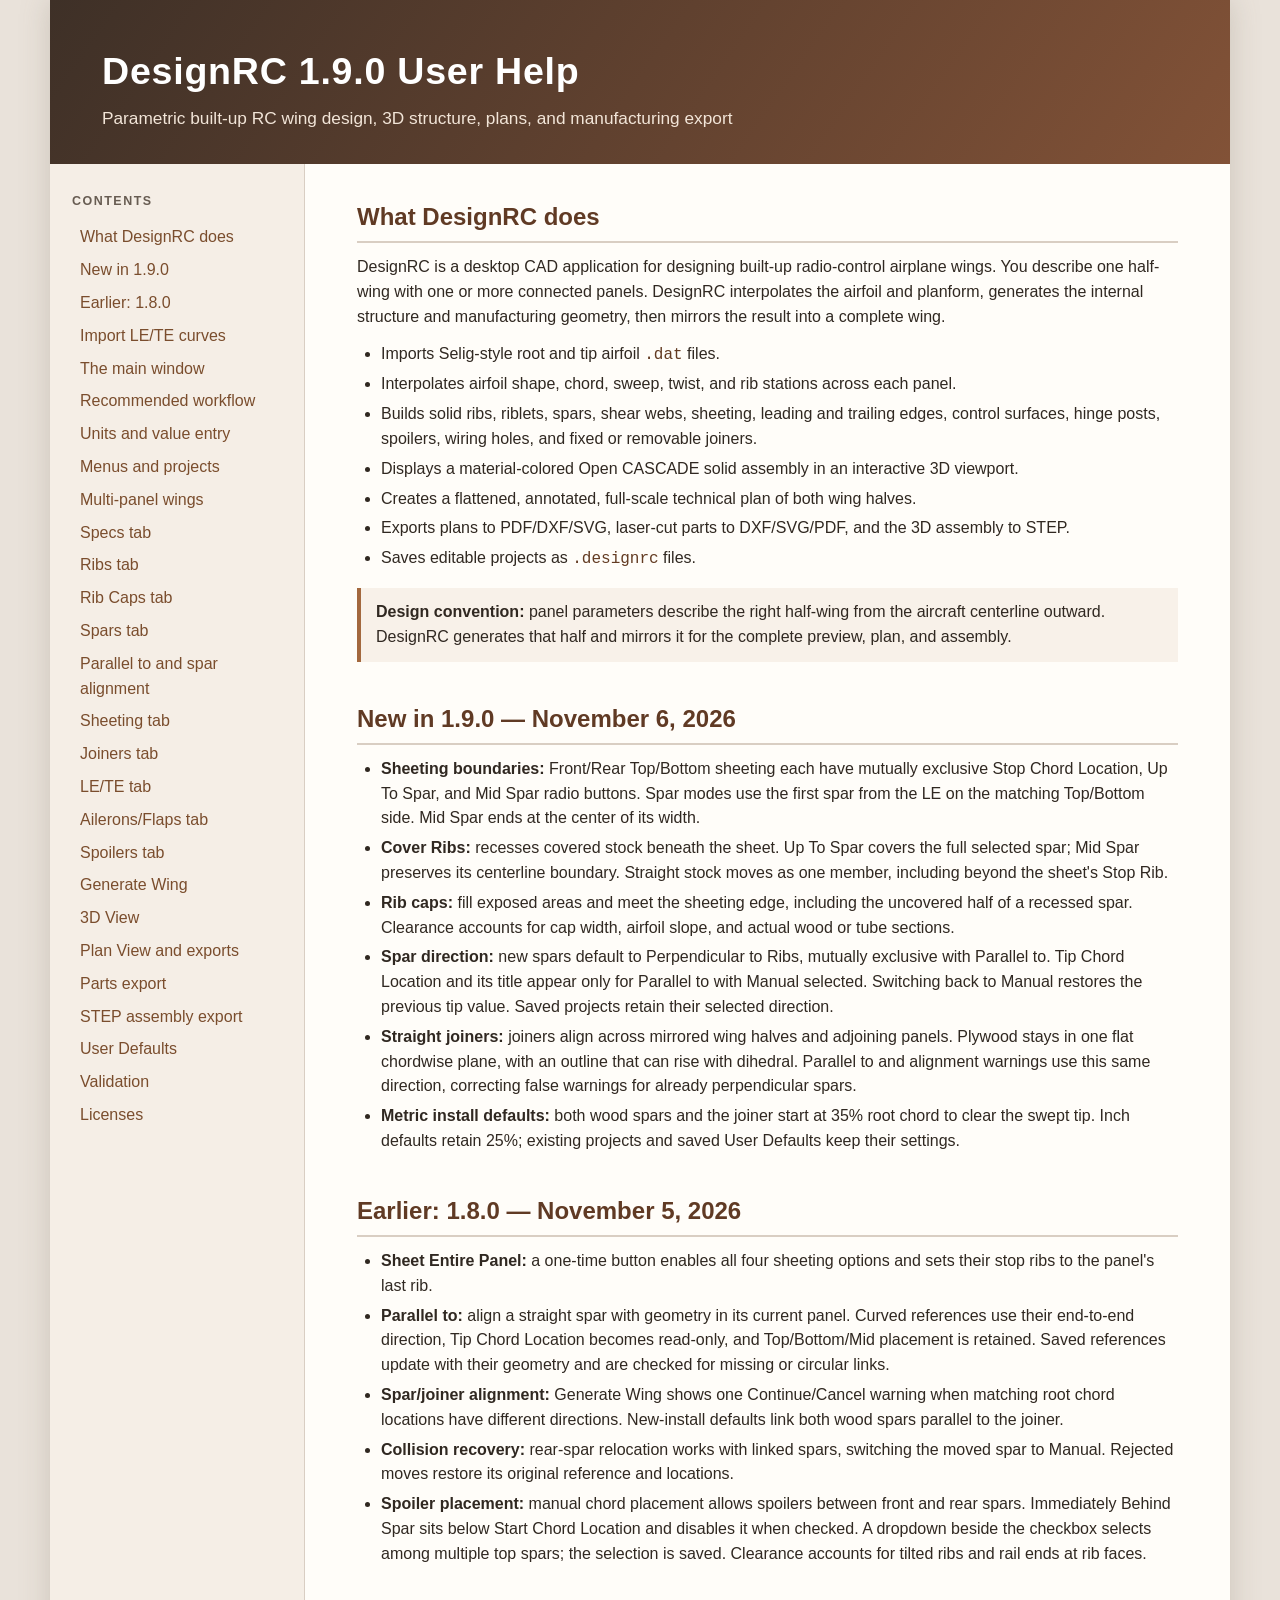
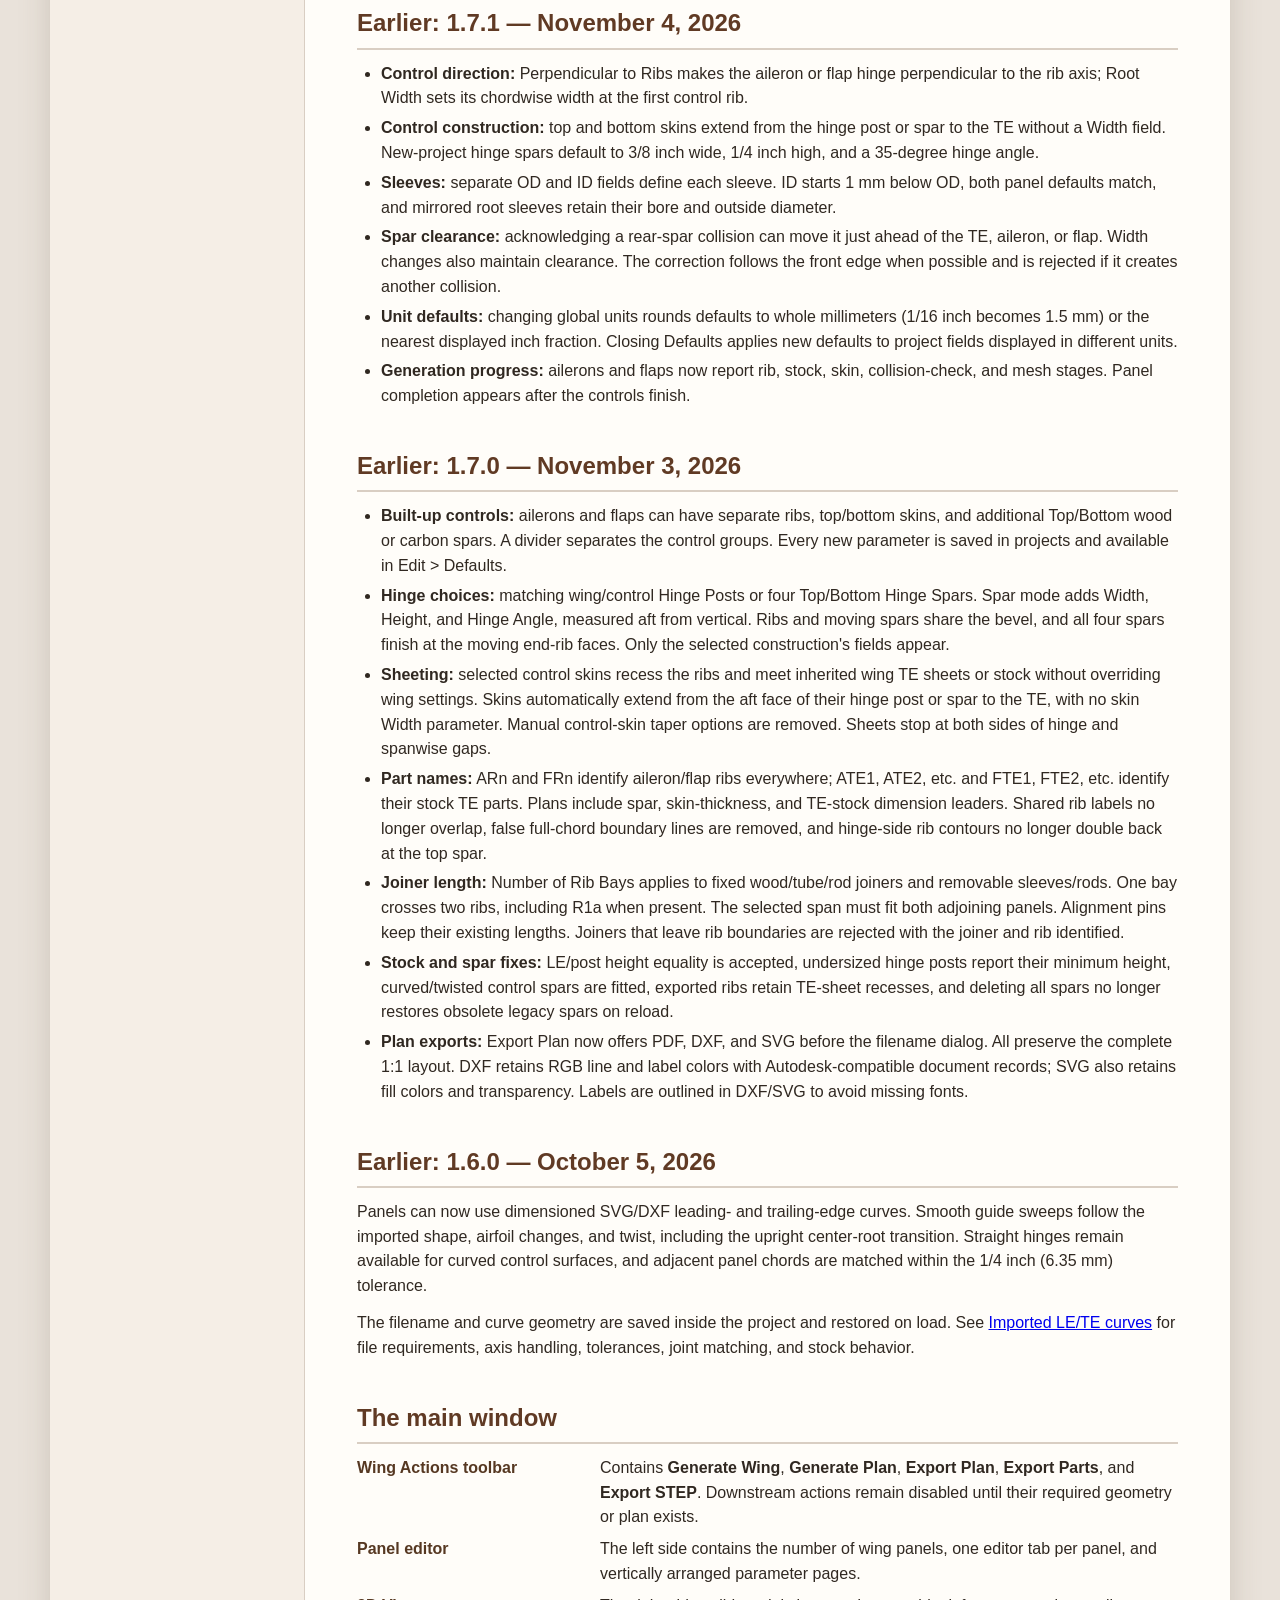
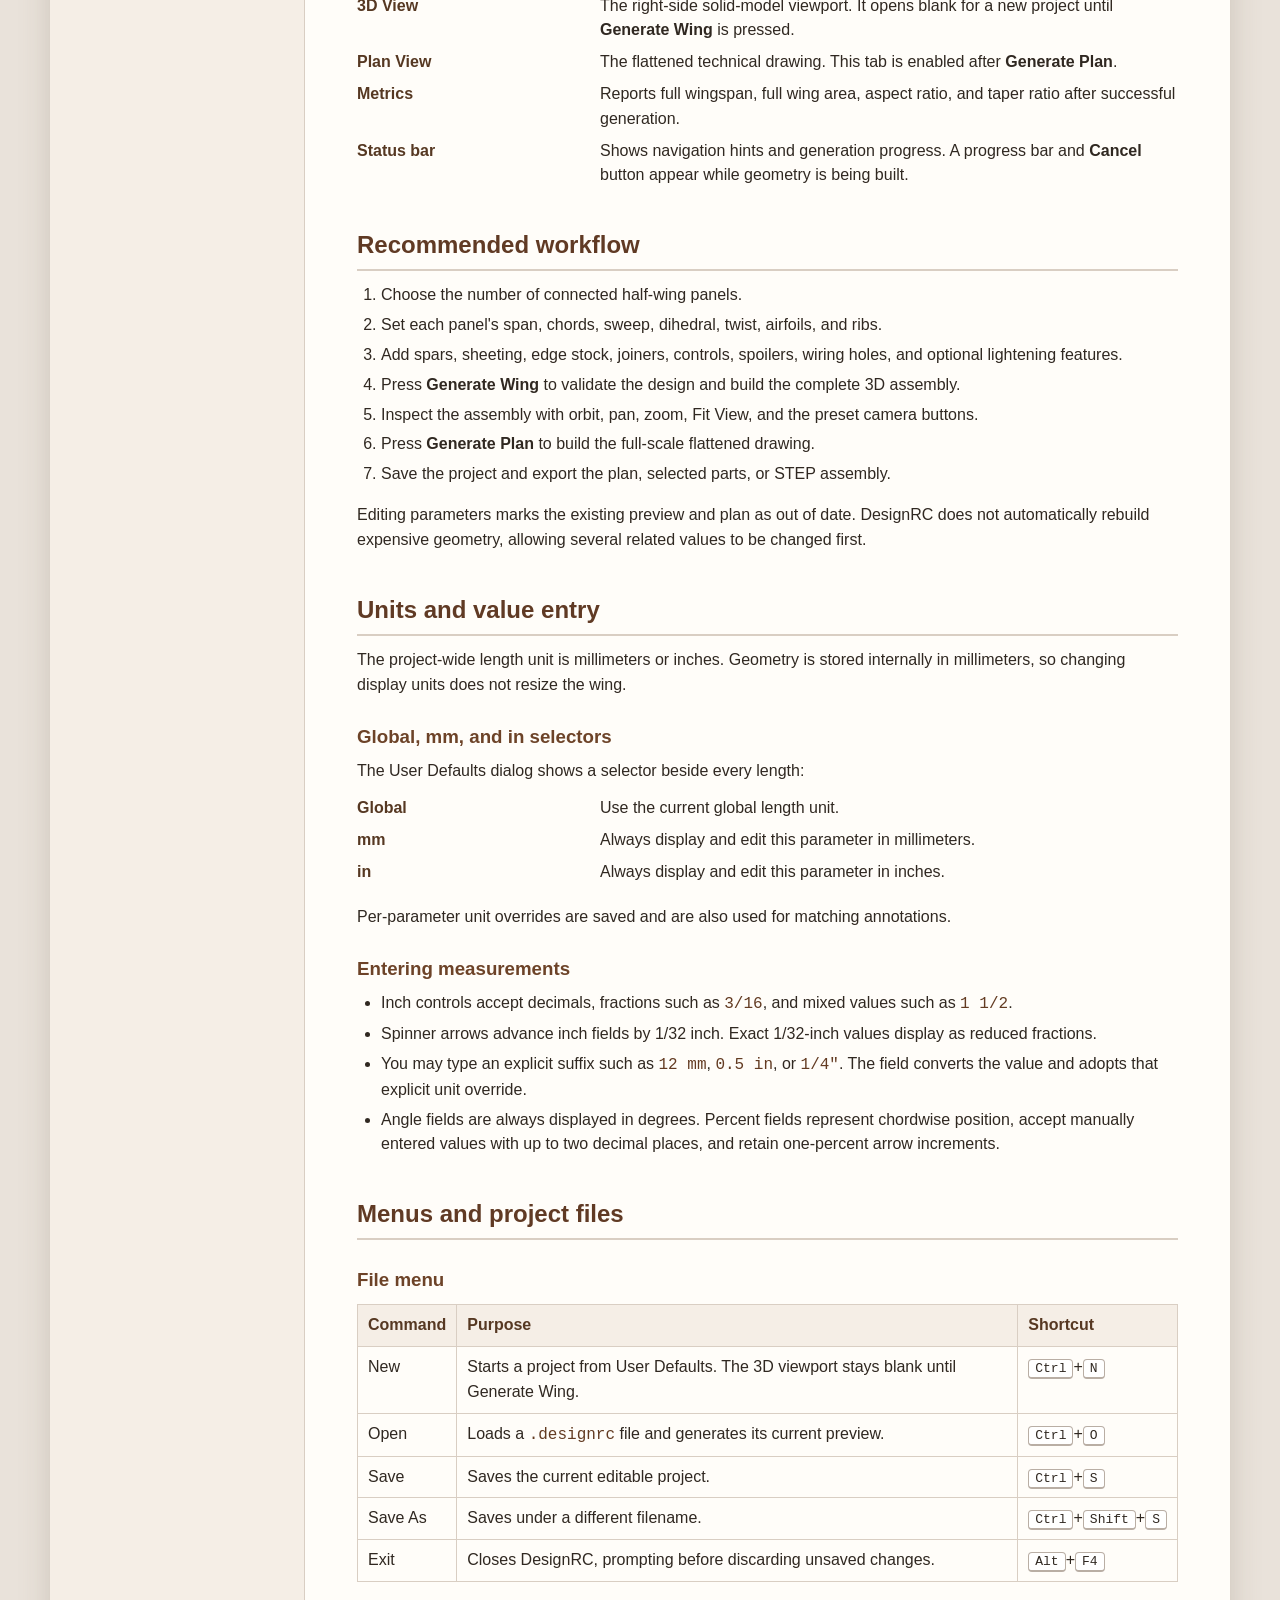
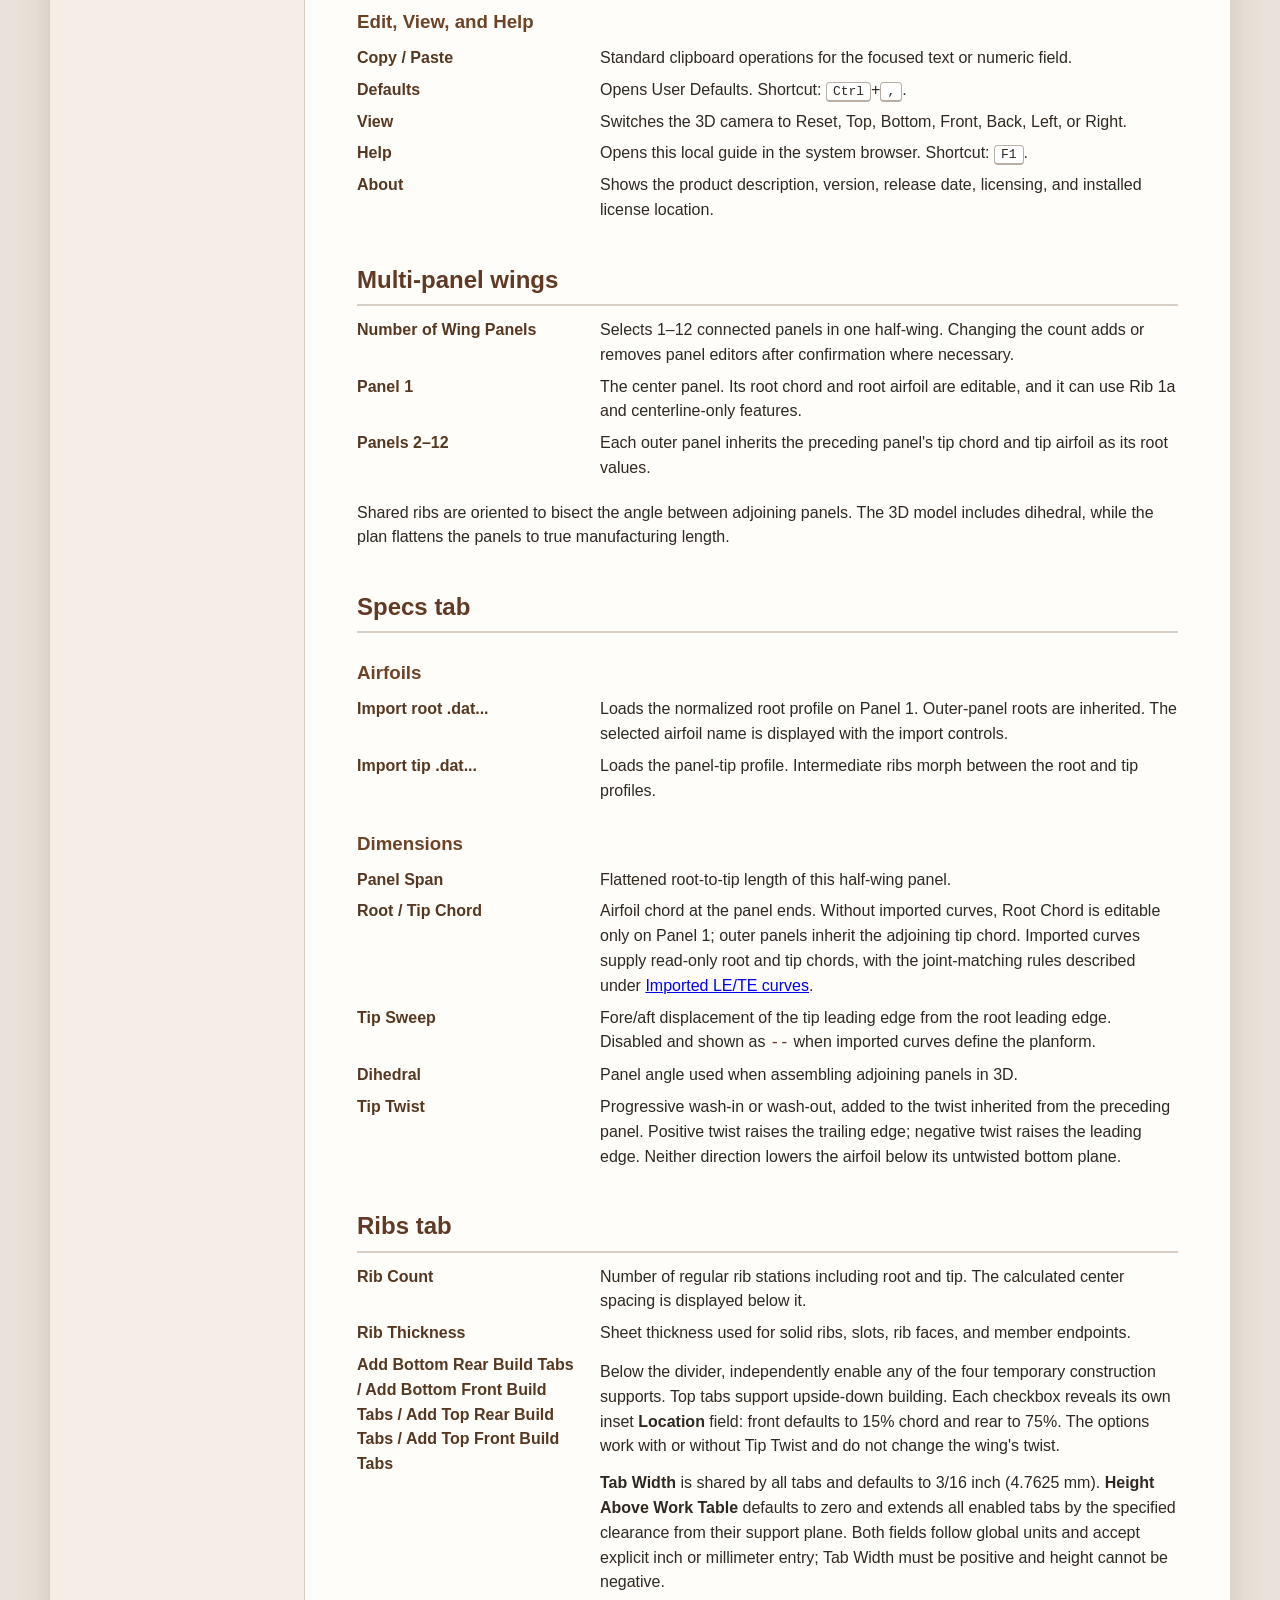
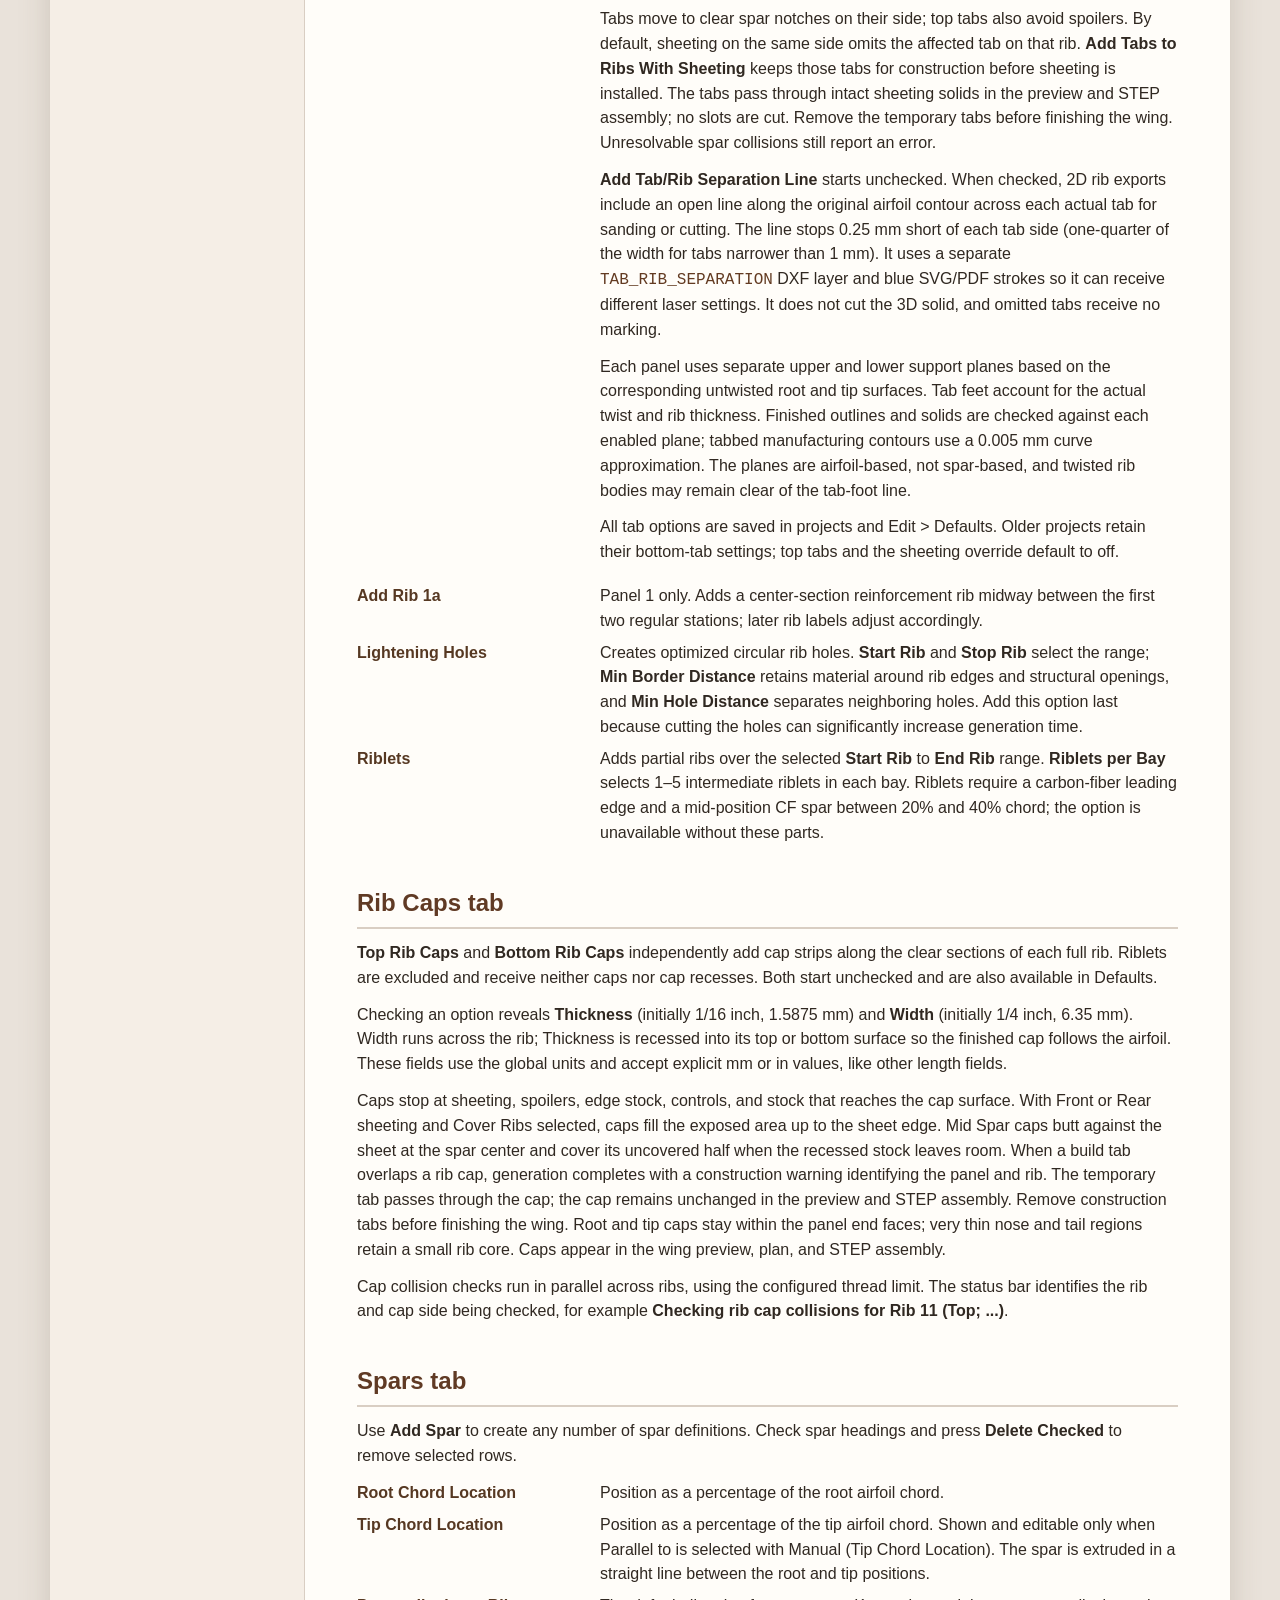
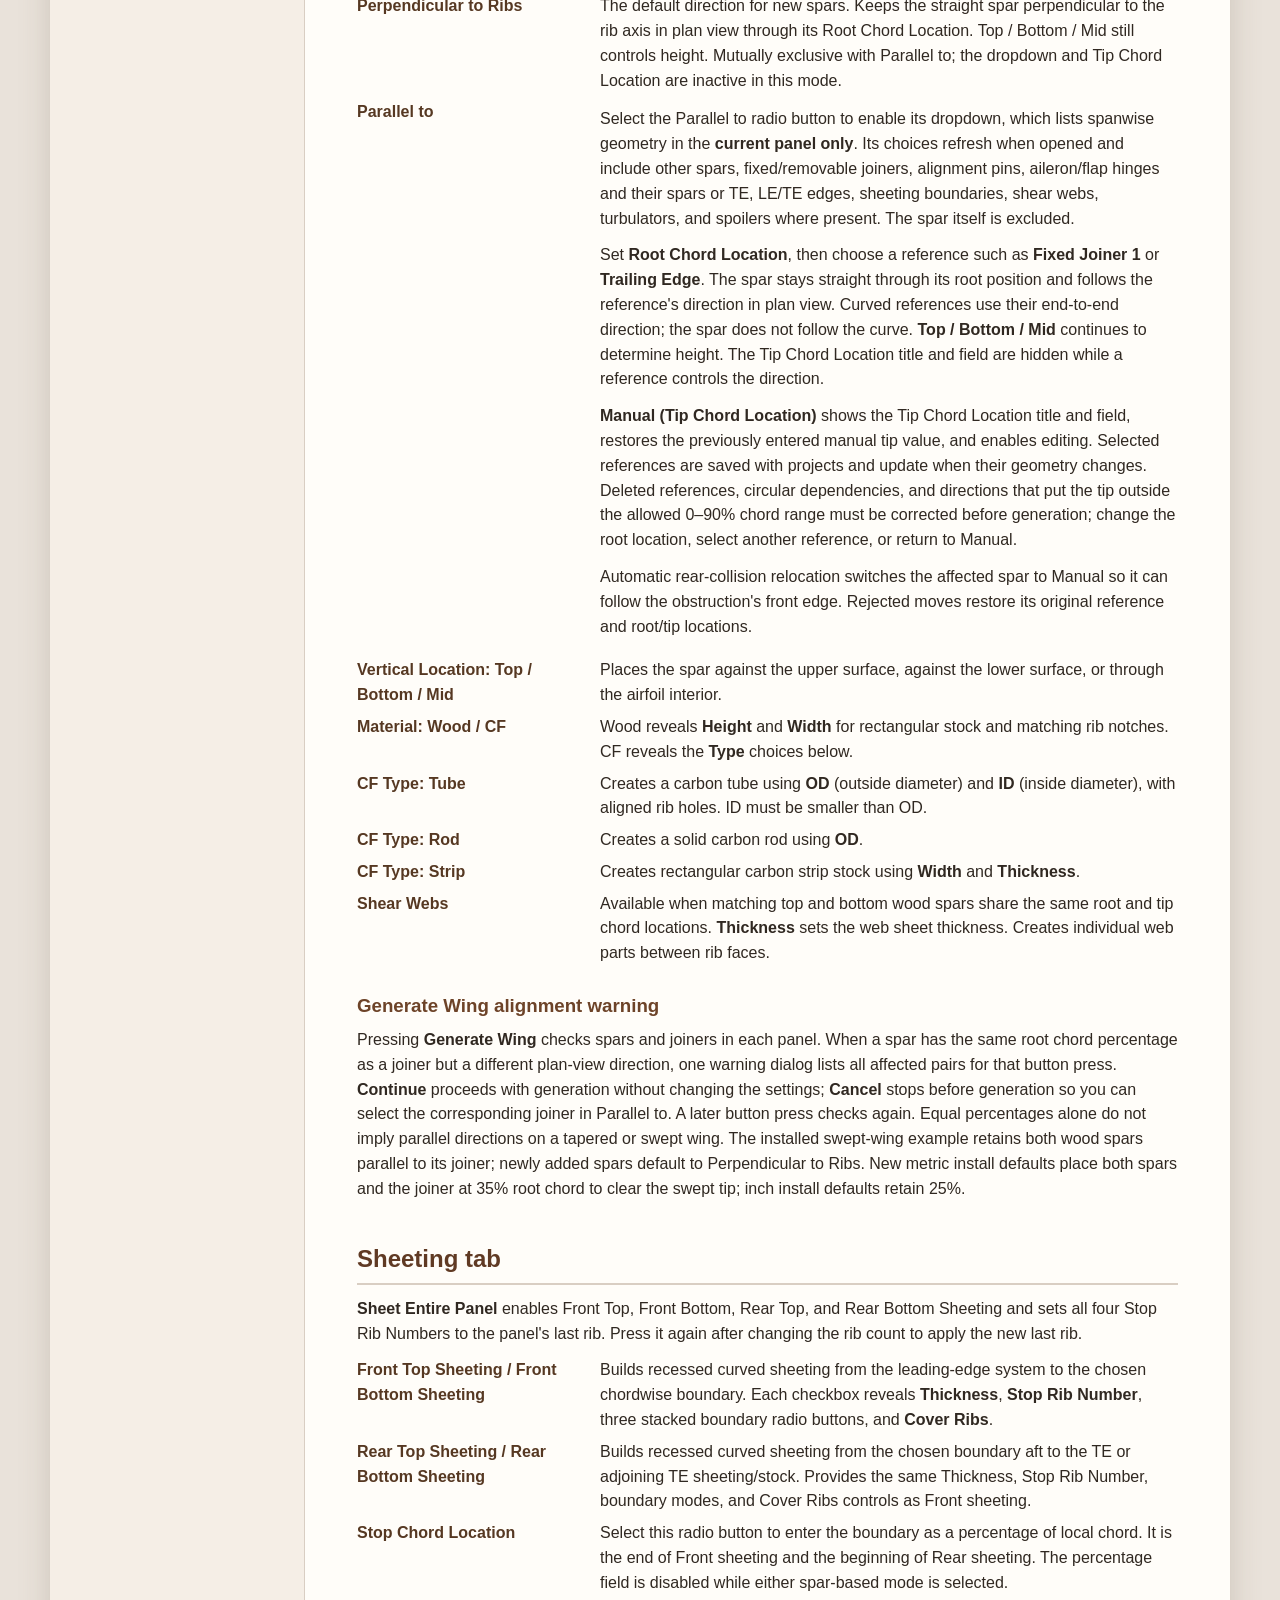
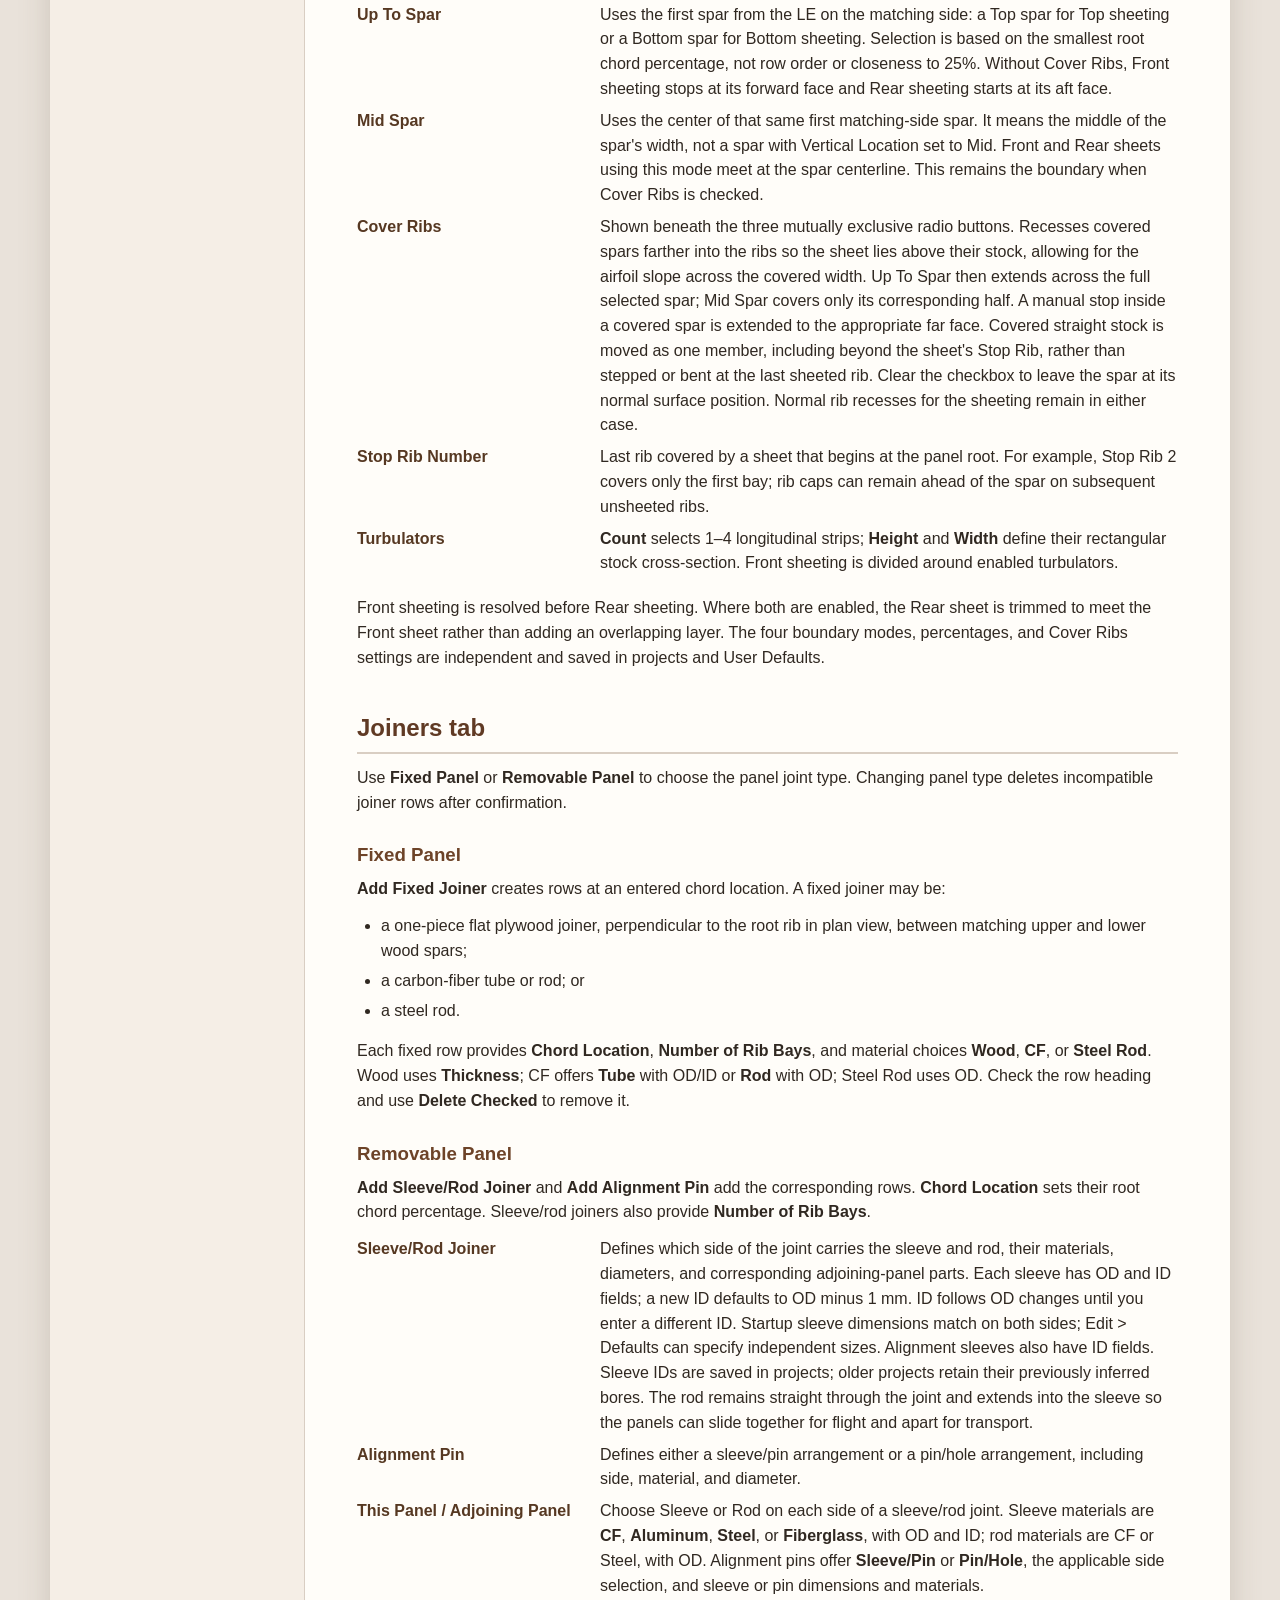
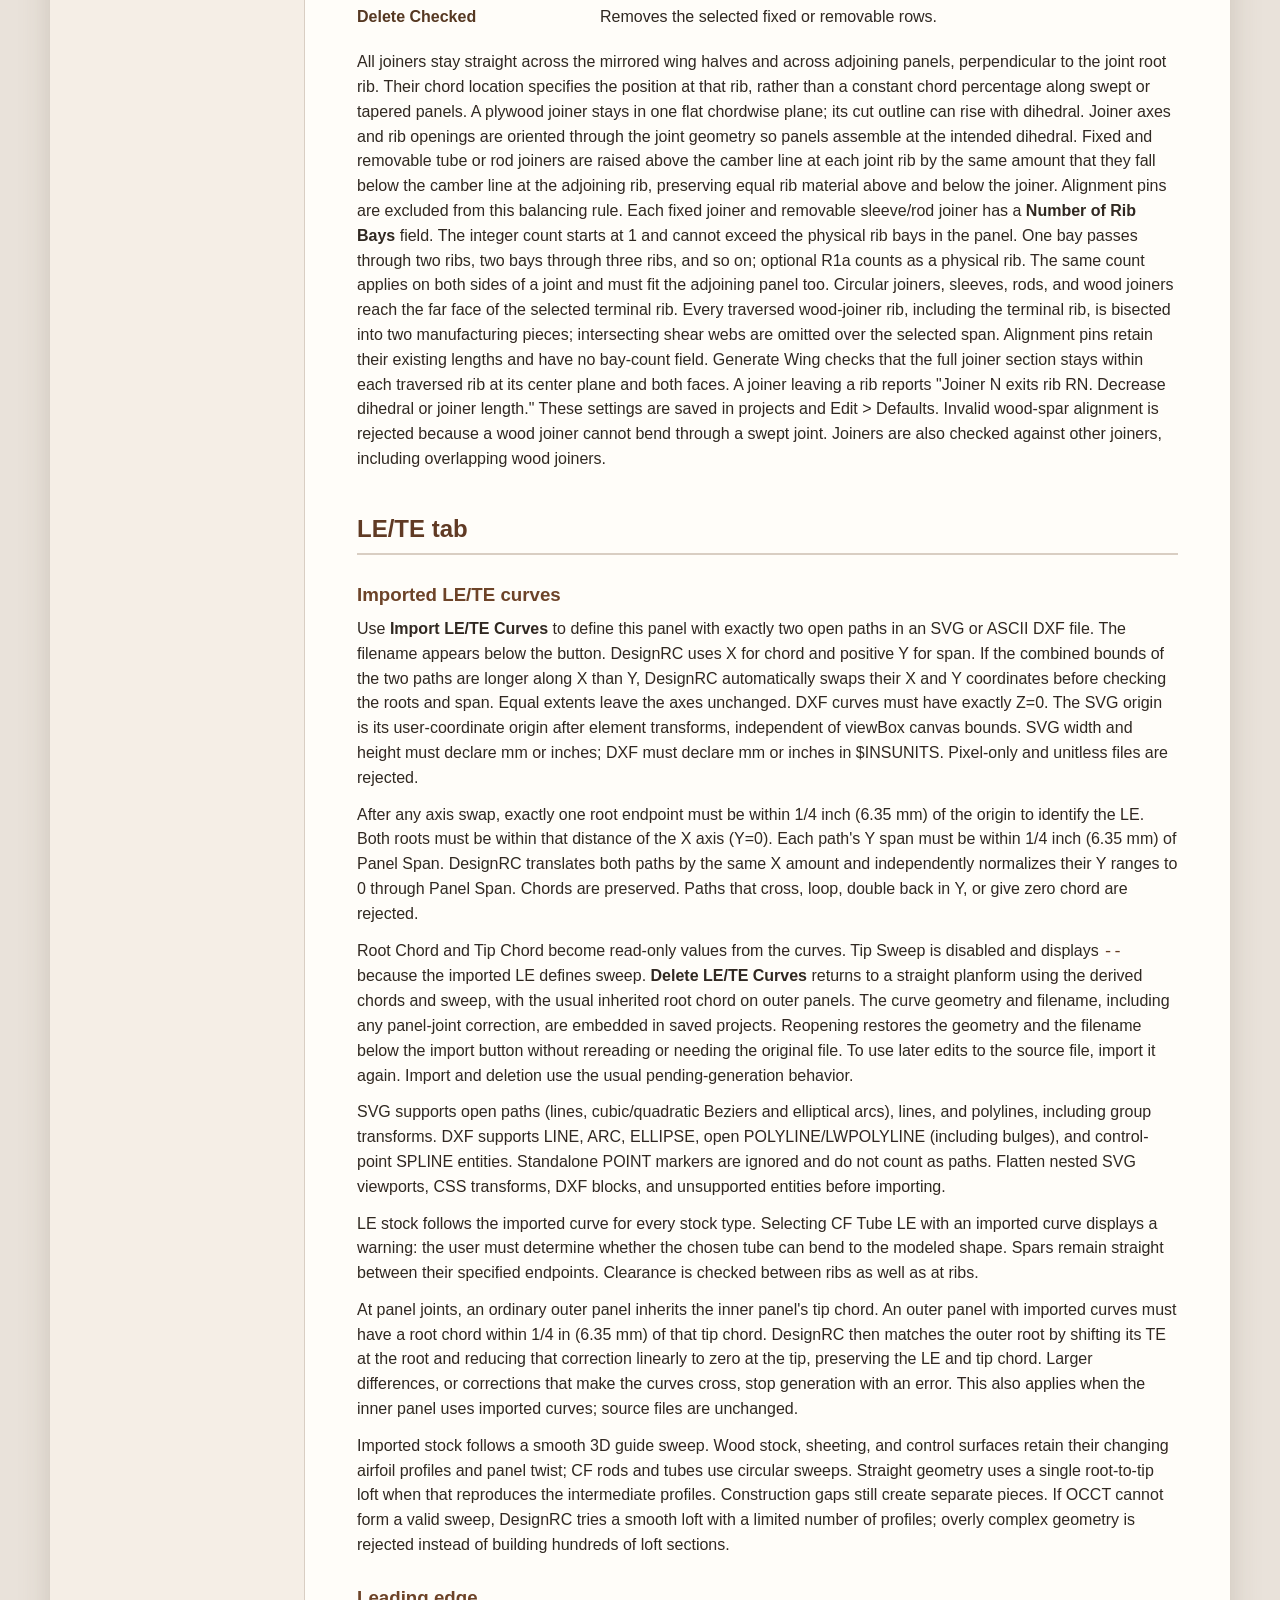
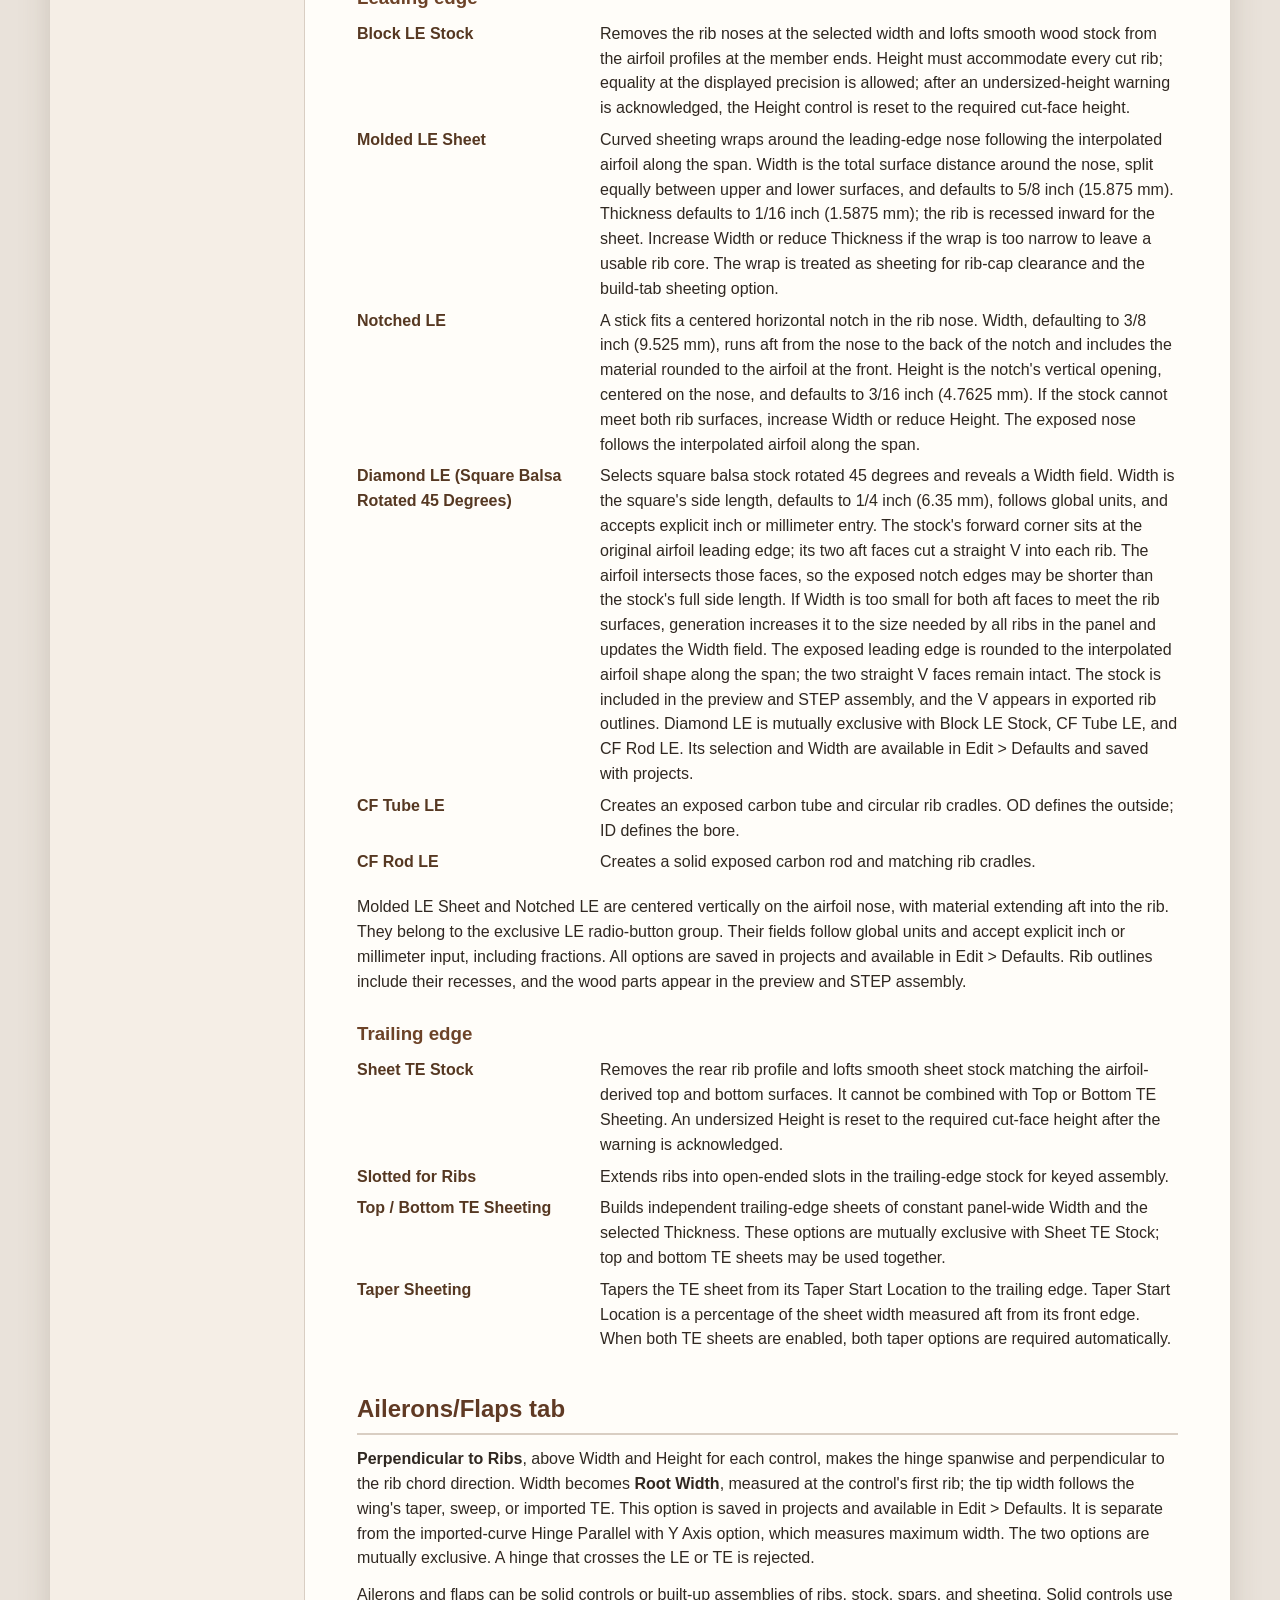
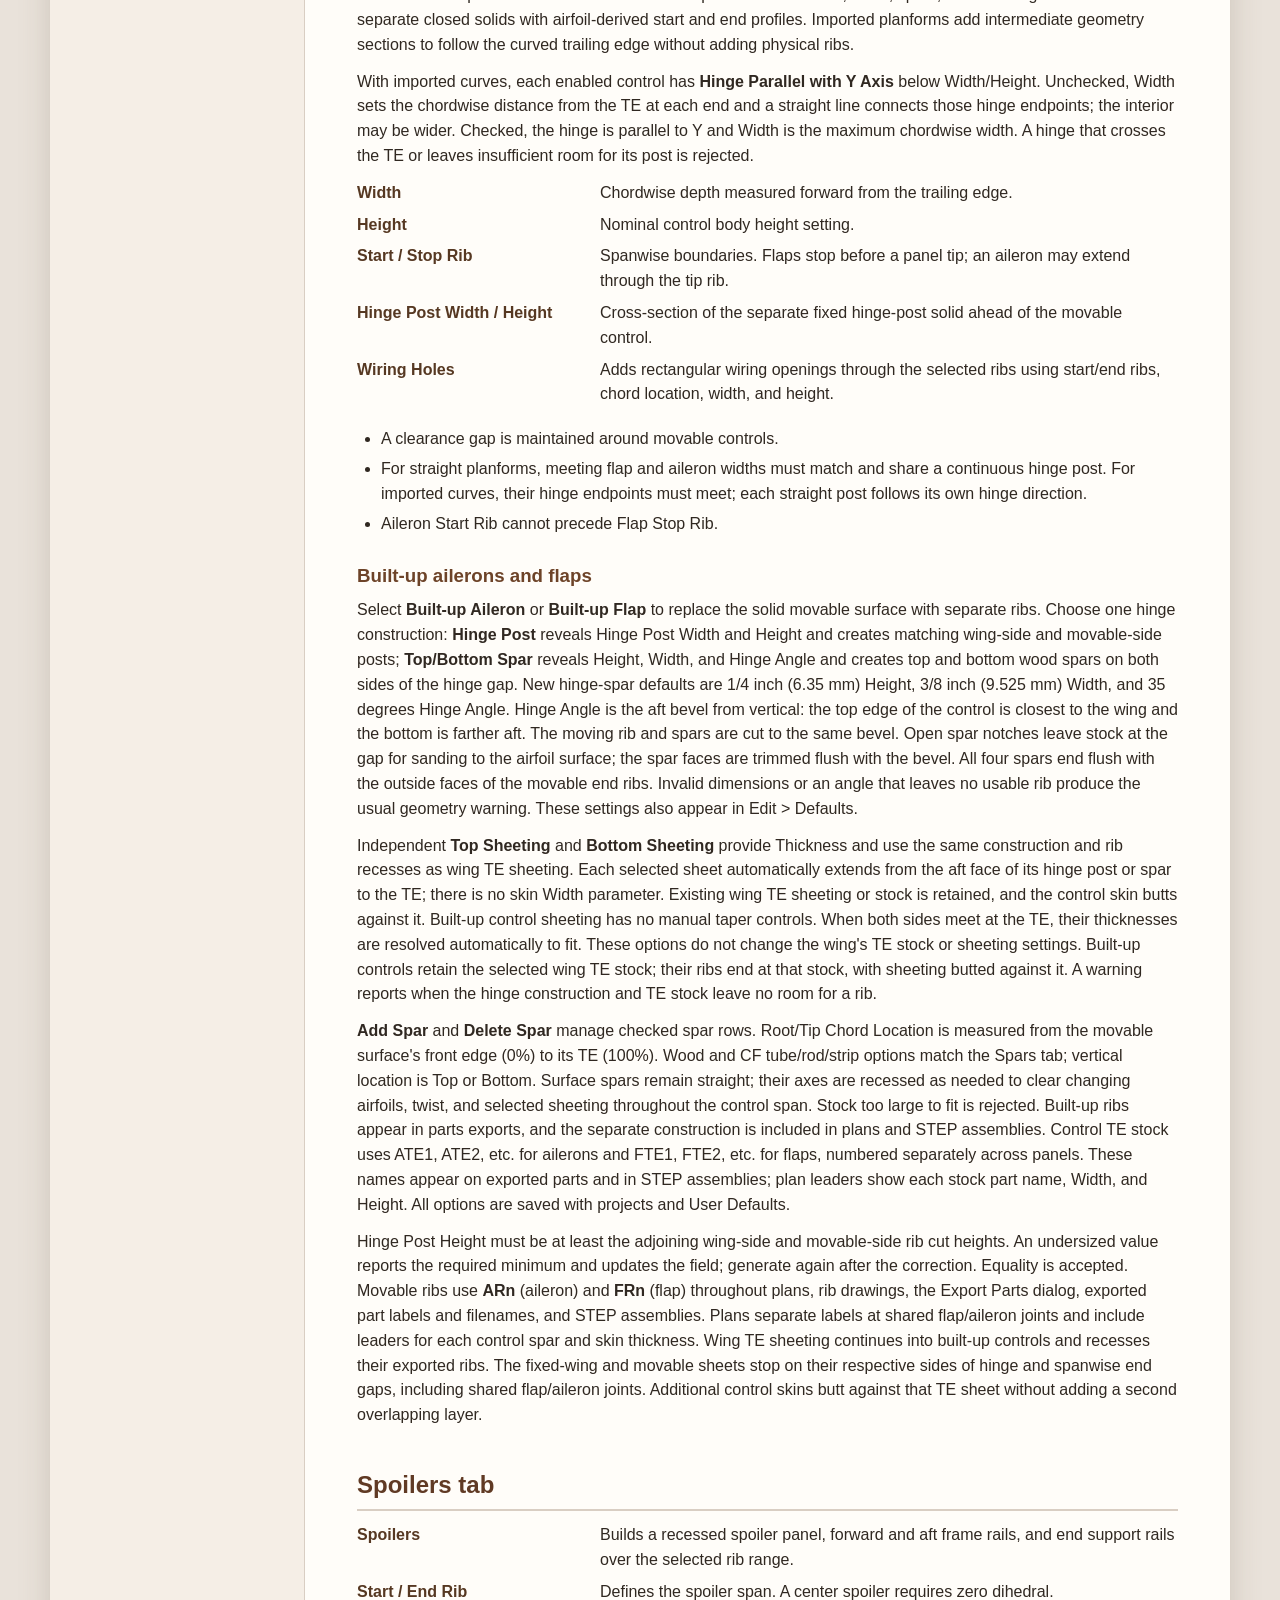
==== commit 8d8c42c1: "Prepare DesignRC 1.9.0 with sheeting boundaries and straight joiners" ====
--- a/resources/help/index.html
+++ b/resources/help/index.html
@@ -3,7 +3,7 @@
 <head>
   <meta charset="utf-8">
   <meta name="viewport" content="width=device-width, initial-scale=1">
-  <title>DesignRC 1.8.0 User Help</title>
+  <title>DesignRC 1.9.0 User Help</title>
   <style>
     :root { color-scheme:light; --ink:#302821; --muted:#675c52; --accent:#7a4d2d; --line:#d9cec3; --paper:#fffdf9; --panel:#f5eee6; }
     * { box-sizing:border-box; }
@@ -44,14 +44,15 @@
 <body>
 <div class="page">
   <header>
-    <h1>DesignRC 1.8.0 User Help</h1>
+    <h1>DesignRC 1.9.0 User Help</h1>
     <p>Parametric built-up RC wing design, 3D structure, plans, and manufacturing export</p>
   </header>
   <div class="layout">
     <nav aria-label="Help topics">
       <strong>Contents</strong>
       <a href="#overview">What DesignRC does</a>
-      <a href="#new-18">New in 1.8.0</a>
+      <a href="#new-19">New in 1.9.0</a>
+      <a href="#new-18">Earlier: 1.8.0</a>
       <a href="#imported-curves">Import LE/TE curves</a>
       <a href="#workspace">The main window</a>
       <a href="#workflow">Recommended workflow</a>
@@ -91,7 +92,17 @@
       </ul>
       <div class="note"><strong>Design convention:</strong> panel parameters describe the right half-wing from the aircraft centerline outward. DesignRC generates that half and mirrors it for the complete preview, plan, and assembly.</div>
 
-      <h2 id="new-18">New in 1.8.0 &mdash; November 5, 2026</h2>
+      <h2 id="new-19">New in 1.9.0 &mdash; November 6, 2026</h2>
+      <ul>
+        <li><strong>Sheeting boundaries:</strong> Front/Rear Top/Bottom sheeting each have mutually exclusive Stop Chord Location, Up To Spar, and Mid Spar radio buttons. Spar modes use the first spar from the LE on the matching Top/Bottom side. Mid Spar ends at the center of its width.</li>
+        <li><strong>Cover Ribs:</strong> recesses covered stock beneath the sheet. Up To Spar covers the full selected spar; Mid Spar preserves its centerline boundary. Straight stock moves as one member, including beyond the sheet's Stop Rib.</li>
+        <li><strong>Rib caps:</strong> fill exposed areas and meet the sheeting edge, including the uncovered half of a recessed spar. Clearance accounts for cap width, airfoil slope, and actual wood or tube sections.</li>
+        <li><strong>Spar direction:</strong> new spars default to Perpendicular to Ribs, mutually exclusive with Parallel to. Tip Chord Location and its title appear only for Parallel to with Manual selected. Switching back to Manual restores the previous tip value. Saved projects retain their selected direction.</li>
+        <li><strong>Straight joiners:</strong> joiners align across mirrored wing halves and adjoining panels. Plywood stays in one flat chordwise plane, with an outline that can rise with dihedral. Parallel to and alignment warnings use this same direction, correcting false warnings for already perpendicular spars.</li>
+        <li><strong>Metric install defaults:</strong> both wood spars and the joiner start at 35% root chord to clear the swept tip. Inch defaults retain 25%; existing projects and saved User Defaults keep their settings.</li>
+      </ul>
+
+      <h2 id="new-18">Earlier: 1.8.0 &mdash; November 5, 2026</h2>
       <ul>
         <li><strong>Sheet Entire Panel:</strong> a one-time button enables all four sheeting options and sets their stop ribs to the panel's last rib.</li>
         <li><strong>Parallel to:</strong> align a straight spar with geometry in its current panel. Curved references use their end-to-end direction, Tip Chord Location becomes read-only, and Top/Bottom/Mid placement is retained. Saved references update with their geometry and are checked for missing or circular links.</li>
@@ -228,19 +239,20 @@
       <h2 id="rib-caps">Rib Caps tab</h2>
       <p><strong>Top Rib Caps</strong> and <strong>Bottom Rib Caps</strong> independently add cap strips along the clear sections of each full rib. Riblets are excluded and receive neither caps nor cap recesses. Both start unchecked and are also available in Defaults.</p>
       <p>Checking an option reveals <strong>Thickness</strong> (initially 1/16 inch, 1.5875 mm) and <strong>Width</strong> (initially 1/4 inch, 6.35 mm). Width runs across the rib; Thickness is recessed into its top or bottom surface so the finished cap follows the airfoil. These fields use the global units and accept explicit mm or in values, like other length fields.</p>
-      <p>Caps stop at spars, sheeting, spoilers, edge stock, controls, and other occupied areas. When a build tab overlaps a rib cap, generation completes with a construction warning identifying the panel and rib. The temporary tab passes through the cap; the cap remains unchanged in the preview and STEP assembly. Remove construction tabs before finishing the wing. Root and tip caps stay within the panel end faces; very thin nose and tail regions retain a small rib core. Caps appear in the wing preview, plan, and STEP assembly.</p>
+      <p>Caps stop at sheeting, spoilers, edge stock, controls, and stock that reaches the cap surface. With Front or Rear sheeting and Cover Ribs selected, caps fill the exposed area up to the sheet edge. Mid Spar caps butt against the sheet at the spar center and cover its uncovered half when the recessed stock leaves room. When a build tab overlaps a rib cap, generation completes with a construction warning identifying the panel and rib. The temporary tab passes through the cap; the cap remains unchanged in the preview and STEP assembly. Remove construction tabs before finishing the wing. Root and tip caps stay within the panel end faces; very thin nose and tail regions retain a small rib core. Caps appear in the wing preview, plan, and STEP assembly.</p>
       <p>Cap collision checks run in parallel across ribs, using the configured thread limit. The status bar identifies the rib and cap side being checked, for example <strong>Checking rib cap collisions for Rib 11 (Top; ...)</strong>.</p>
 
       <h2 id="spars">Spars tab</h2>
       <p>Use <strong>Add Spar</strong> to create any number of spar definitions. Check spar headings and press <strong>Delete Checked</strong> to remove selected rows.</p>
       <dl>
         <dt>Root Chord Location</dt><dd>Position as a percentage of the root airfoil chord.</dd>
-        <dt>Tip Chord Location</dt><dd>Position as a percentage of the tip airfoil chord. Editable in Manual mode; calculated and disabled when a Parallel to reference is selected. The spar is extruded in a straight line between the root and tip positions.</dd>
+        <dt>Tip Chord Location</dt><dd>Position as a percentage of the tip airfoil chord. Shown and editable only when Parallel to is selected with Manual (Tip Chord Location). The spar is extruded in a straight line between the root and tip positions.</dd>
+        <dt>Perpendicular to Ribs</dt><dd>The default direction for new spars. Keeps the straight spar perpendicular to the rib axis in plan view through its Root Chord Location. Top / Bottom / Mid still controls height. Mutually exclusive with Parallel to; the dropdown and Tip Chord Location are inactive in this mode.</dd>
         <dt id="spar-parallel">Parallel to</dt>
         <dd>
-          <p>The dropdown below Root/Tip Chord Location lists spanwise geometry in the <strong>current panel only</strong>. Its choices refresh when opened and include other spars, fixed/removable joiners, alignment pins, aileron/flap hinges and their spars or TE, LE/TE edges, sheeting boundaries, shear webs, turbulators, and spoilers where present. The spar itself is excluded.</p>
-          <p>Set <strong>Root Chord Location</strong>, then choose a reference such as <strong>Fixed Joiner 1</strong> or <strong>Trailing Edge</strong>. The spar stays straight through its root position and follows the reference's direction in plan view. Curved references use their end-to-end direction; the spar does not follow the curve. <strong>Top / Bottom / Mid</strong> continues to determine height. The disabled Tip Chord Location displays the calculated percentage.</p>
-          <p><strong>Manual (Tip Chord Location)</strong> restores the previously entered manual tip value and enables editing. Selected references are saved with projects and update when their geometry changes. Deleted references, circular dependencies, and directions that put the tip outside the allowed 0–90% chord range must be corrected before generation; change the root location, select another reference, or return to Manual.</p>
+          <p>Select the Parallel to radio button to enable its dropdown, which lists spanwise geometry in the <strong>current panel only</strong>. Its choices refresh when opened and include other spars, fixed/removable joiners, alignment pins, aileron/flap hinges and their spars or TE, LE/TE edges, sheeting boundaries, shear webs, turbulators, and spoilers where present. The spar itself is excluded.</p>
+          <p>Set <strong>Root Chord Location</strong>, then choose a reference such as <strong>Fixed Joiner 1</strong> or <strong>Trailing Edge</strong>. The spar stays straight through its root position and follows the reference's direction in plan view. Curved references use their end-to-end direction; the spar does not follow the curve. <strong>Top / Bottom / Mid</strong> continues to determine height. The Tip Chord Location title and field are hidden while a reference controls the direction.</p>
+          <p><strong>Manual (Tip Chord Location)</strong> shows the Tip Chord Location title and field, restores the previously entered manual tip value, and enables editing. Selected references are saved with projects and update when their geometry changes. Deleted references, circular dependencies, and directions that put the tip outside the allowed 0–90% chord range must be corrected before generation; change the root location, select another reference, or return to Manual.</p>
           <p>Automatic rear-collision relocation switches the affected spar to Manual so it can follow the obstruction's front edge. Rejected moves restore its original reference and root/tip locations.</p>
         </dd>
         <dt>Vertical Location: Top / Bottom / Mid</dt><dd>Places the spar against the upper surface, against the lower surface, or through the airfoil interior.</dd>
@@ -252,25 +264,29 @@
       </dl>
 
       <h3>Generate Wing alignment warning</h3>
-      <p>Pressing <strong>Generate Wing</strong> checks spars and joiners in each panel. When a spar has the same root chord percentage as a joiner but a different plan-view direction, one warning dialog lists all affected pairs for that button press. <strong>Continue</strong> proceeds with generation without changing the settings; <strong>Cancel</strong> stops before generation so you can select the corresponding joiner in Parallel to. A later button press checks again. Equal percentages alone do not imply parallel directions on a tapered or swept wing. New-install defaults explicitly link both wood spars to the joiner.</p>
+      <p>Pressing <strong>Generate Wing</strong> checks spars and joiners in each panel. When a spar has the same root chord percentage as a joiner but a different plan-view direction, one warning dialog lists all affected pairs for that button press. <strong>Continue</strong> proceeds with generation without changing the settings; <strong>Cancel</strong> stops before generation so you can select the corresponding joiner in Parallel to. A later button press checks again. Equal percentages alone do not imply parallel directions on a tapered or swept wing. The installed swept-wing example retains both wood spars parallel to its joiner; newly added spars default to Perpendicular to Ribs. New metric install defaults place both spars and the joiner at 35% root chord to clear the swept tip; inch install defaults retain 25%.</p>
 
       <h2 id="sheeting">Sheeting tab</h2>
       <p><strong>Sheet Entire Panel</strong> enables Front Top, Front Bottom, Rear Top, and Rear Bottom Sheeting and sets all four Stop Rib Numbers to the panel's last rib. Press it again after changing the rib count to apply the new last rib.</p>
       <dl>
-        <dt>Front Top Sheeting / Front Bottom Sheeting</dt><dd>Each checkbox reveals <strong>Thickness</strong>, <strong>Stop Rib Number</strong>, <strong>Stop Chord Location</strong>, and <strong>Up To Spar</strong>. Recesses the matching rib surface and builds curved sheeting from the leading-edge system. Front sheeting is resolved before rear sheeting and spar solids so adjoining sheets meet cleanly. When Front sheeting extends beyond a spar, DesignRC recesses the spar beneath the sheeting so the sheeting covers it while remaining on the airfoil surface.</dd>
-        <dt>Stop Chord Location</dt><dd>Ends Front sheeting at the entered percentage of chord. If the location intersects a spar, DesignRC moves the boundary to the far edge of that spar.</dd>
-        <dt>Up To Spar</dt><dd>Ends Front sheeting at the applicable spar instead of the Stop Chord Location. Clear this option to enter the stop location manually.</dd>
-        <dt>Rear Top Sheeting / Rear Bottom Sheeting</dt><dd>Each checkbox reveals <strong>Thickness</strong> and <strong>Stop Rib Number</strong>. Builds recessed curved sheeting aft from the spar region and butts it against TE sheeting where their ranges meet.</dd>
-        <dt>Stop Rib Number</dt><dd>Last rib covered by a sheet that begins at the panel root.</dd>
+        <dt>Front Top Sheeting / Front Bottom Sheeting</dt><dd>Builds recessed curved sheeting from the leading-edge system to the chosen chordwise boundary. Each checkbox reveals <strong>Thickness</strong>, <strong>Stop Rib Number</strong>, three stacked boundary radio buttons, and <strong>Cover Ribs</strong>.</dd>
+        <dt>Rear Top Sheeting / Rear Bottom Sheeting</dt><dd>Builds recessed curved sheeting from the chosen boundary aft to the TE or adjoining TE sheeting/stock. Provides the same Thickness, Stop Rib Number, boundary modes, and Cover Ribs controls as Front sheeting.</dd>
+        <dt>Stop Chord Location</dt><dd>Select this radio button to enter the boundary as a percentage of local chord. It is the end of Front sheeting and the beginning of Rear sheeting. The percentage field is disabled while either spar-based mode is selected.</dd>
+        <dt>Up To Spar</dt><dd>Uses the first spar from the LE on the matching side: a Top spar for Top sheeting or a Bottom spar for Bottom sheeting. Selection is based on the smallest root chord percentage, not row order or closeness to 25%. Without Cover Ribs, Front sheeting stops at its forward face and Rear sheeting starts at its aft face.</dd>
+        <dt>Mid Spar</dt><dd>Uses the center of that same first matching-side spar. It means the middle of the spar's width, not a spar with Vertical Location set to Mid. Front and Rear sheets using this mode meet at the spar centerline. This remains the boundary when Cover Ribs is checked.</dd>
+        <dt>Cover Ribs</dt><dd>Shown beneath the three mutually exclusive radio buttons. Recesses covered spars farther into the ribs so the sheet lies above their stock, allowing for the airfoil slope across the covered width. Up To Spar then extends across the full selected spar; Mid Spar covers only its corresponding half. A manual stop inside a covered spar is extended to the appropriate far face. Covered straight stock is moved as one member, including beyond the sheet's Stop Rib, rather than stepped or bent at the last sheeted rib. Clear the checkbox to leave the spar at its normal surface position. Normal rib recesses for the sheeting remain in either case.</dd>
+        <dt>Stop Rib Number</dt><dd>Last rib covered by a sheet that begins at the panel root. For example, Stop Rib 2 covers only the first bay; rib caps can remain ahead of the spar on subsequent unsheeted ribs.</dd>
         <dt>Turbulators</dt><dd><strong>Count</strong> selects 1–4 longitudinal strips; <strong>Height</strong> and <strong>Width</strong> define their rectangular stock cross-section. Front sheeting is divided around enabled turbulators.</dd>
       </dl>
+
+      <p>Front sheeting is resolved before Rear sheeting. Where both are enabled, the Rear sheet is trimmed to meet the Front sheet rather than adding an overlapping layer. The four boundary modes, percentages, and Cover Ribs settings are independent and saved in projects and User Defaults.</p>
 
       <h2 id="joiners">Joiners tab</h2>
       <p>Use <strong>Fixed Panel</strong> or <strong>Removable Panel</strong> to choose the panel joint type. Changing panel type deletes incompatible joiner rows after confirmation.</p>
       <h3>Fixed Panel</h3>
       <p><strong>Add Fixed Joiner</strong> creates rows at an entered chord location. A fixed joiner may be:</p>
       <ul>
-        <li>a one-piece V-shaped wood joiner aligned with matching upper and lower wood spars;</li>
+        <li>a one-piece flat plywood joiner, perpendicular to the root rib in plan view, between matching upper and lower wood spars;</li>
         <li>a carbon-fiber tube or rod; or</li>
         <li>a steel rod.</li>
       </ul>
@@ -283,7 +299,7 @@
         <dt>This Panel / Adjoining Panel</dt><dd>Choose Sleeve or Rod on each side of a sleeve/rod joint. Sleeve materials are <strong>CF</strong>, <strong>Aluminum</strong>, <strong>Steel</strong>, or <strong>Fiberglass</strong>, with OD and ID; rod materials are CF or Steel, with OD. Alignment pins offer <strong>Sleeve/Pin</strong> or <strong>Pin/Hole</strong>, the applicable side selection, and sleeve or pin dimensions and materials.</dd>
         <dt>Delete Checked</dt><dd>Removes the selected fixed or removable rows.</dd>
       </dl>
-      <p>Joiner axes and rib openings are oriented through the joint geometry so panels assemble at the intended dihedral. Fixed and removable tube or rod joiners are raised above the camber line at each joint rib by the same amount that they fall below the camber line at the adjoining rib, preserving equal rib material above and below the joiner. Alignment pins are excluded from this balancing rule. Each fixed joiner and removable sleeve/rod joiner has a <strong>Number of Rib Bays</strong> field. The integer count starts at 1 and cannot exceed the physical rib bays in the panel. One bay passes through two ribs, two bays through three ribs, and so on; optional R1a counts as a physical rib. The same count applies on both sides of a joint and must fit the adjoining panel too. Circular joiners, sleeves, rods, and wood joiners reach the far face of the selected terminal rib. Every traversed wood-joiner rib, including the terminal rib, is bisected into two manufacturing pieces; intersecting shear webs are omitted over the selected span. Alignment pins retain their existing lengths and have no bay-count field. Generate Wing checks that the full joiner section stays within each traversed rib at its center plane and both faces. A joiner leaving a rib reports &quot;Joiner N exits rib RN. Decrease dihedral or joiner length.&quot; These settings are saved in projects and Edit &gt; Defaults. Invalid wood-spar alignment is rejected because a wood joiner cannot bend through a swept joint. Joiners are also checked against other joiners, including overlapping wood joiners.</p>
+      <p>All joiners stay straight across the mirrored wing halves and across adjoining panels, perpendicular to the joint root rib. Their chord location specifies the position at that rib, rather than a constant chord percentage along swept or tapered panels. A plywood joiner stays in one flat chordwise plane; its cut outline can rise with dihedral. Joiner axes and rib openings are oriented through the joint geometry so panels assemble at the intended dihedral. Fixed and removable tube or rod joiners are raised above the camber line at each joint rib by the same amount that they fall below the camber line at the adjoining rib, preserving equal rib material above and below the joiner. Alignment pins are excluded from this balancing rule. Each fixed joiner and removable sleeve/rod joiner has a <strong>Number of Rib Bays</strong> field. The integer count starts at 1 and cannot exceed the physical rib bays in the panel. One bay passes through two ribs, two bays through three ribs, and so on; optional R1a counts as a physical rib. The same count applies on both sides of a joint and must fit the adjoining panel too. Circular joiners, sleeves, rods, and wood joiners reach the far face of the selected terminal rib. Every traversed wood-joiner rib, including the terminal rib, is bisected into two manufacturing pieces; intersecting shear webs are omitted over the selected span. Alignment pins retain their existing lengths and have no bay-count field. Generate Wing checks that the full joiner section stays within each traversed rib at its center plane and both faces. A joiner leaving a rib reports &quot;Joiner N exits rib RN. Decrease dihedral or joiner length.&quot; These settings are saved in projects and Edit &gt; Defaults. Invalid wood-spar alignment is rejected because a wood joiner cannot bend through a swept joint. Joiners are also checked against other joiners, including overlapping wood joiners.</p>
 
       <h2 id="lete">LE/TE tab</h2>
       <h3 id="imported-curves">Imported LE/TE curves</h3>
@@ -421,7 +437,7 @@
       </ul>
     </main>
   </div>
-  <footer>DesignRC 1.8.0 &middot; Release date: November 5, 2026</footer>
+  <footer>DesignRC 1.9.0 &middot; Release date: November 6, 2026</footer>
 </div>
 </body>
 </html>
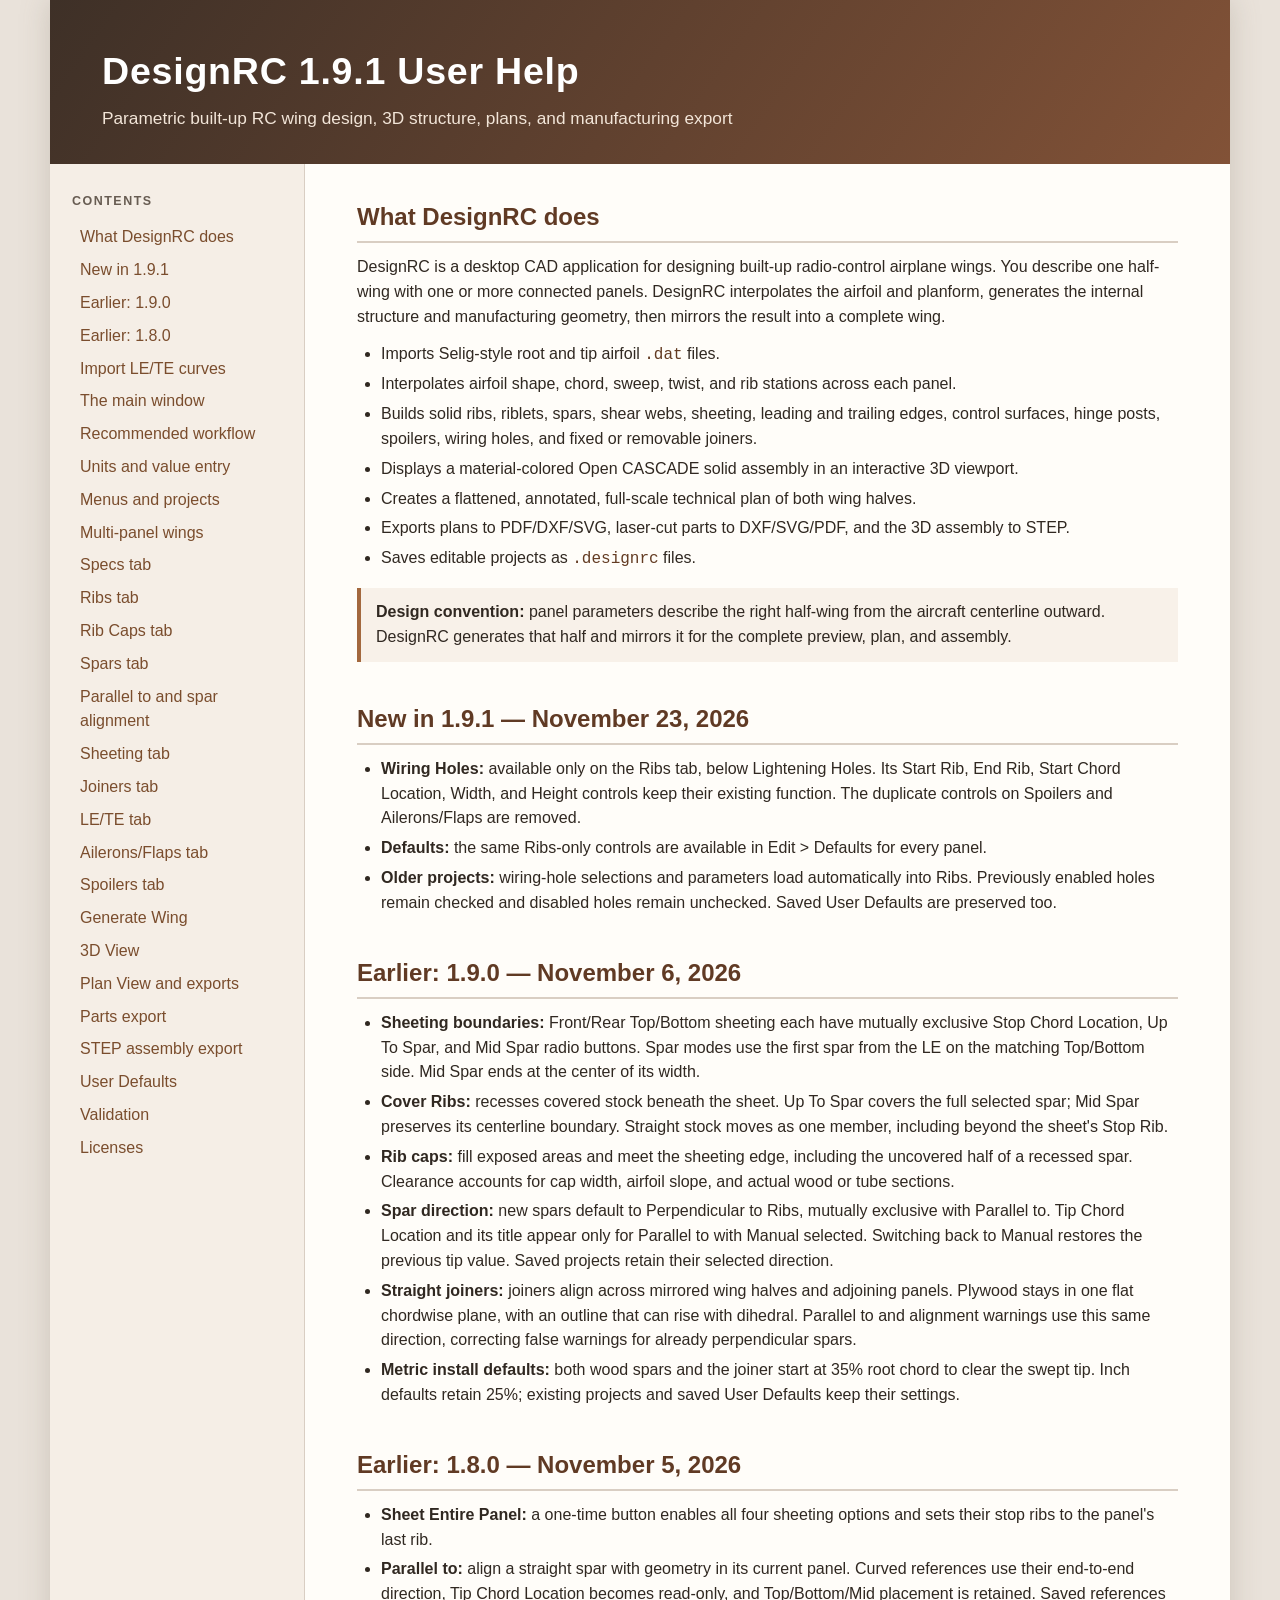
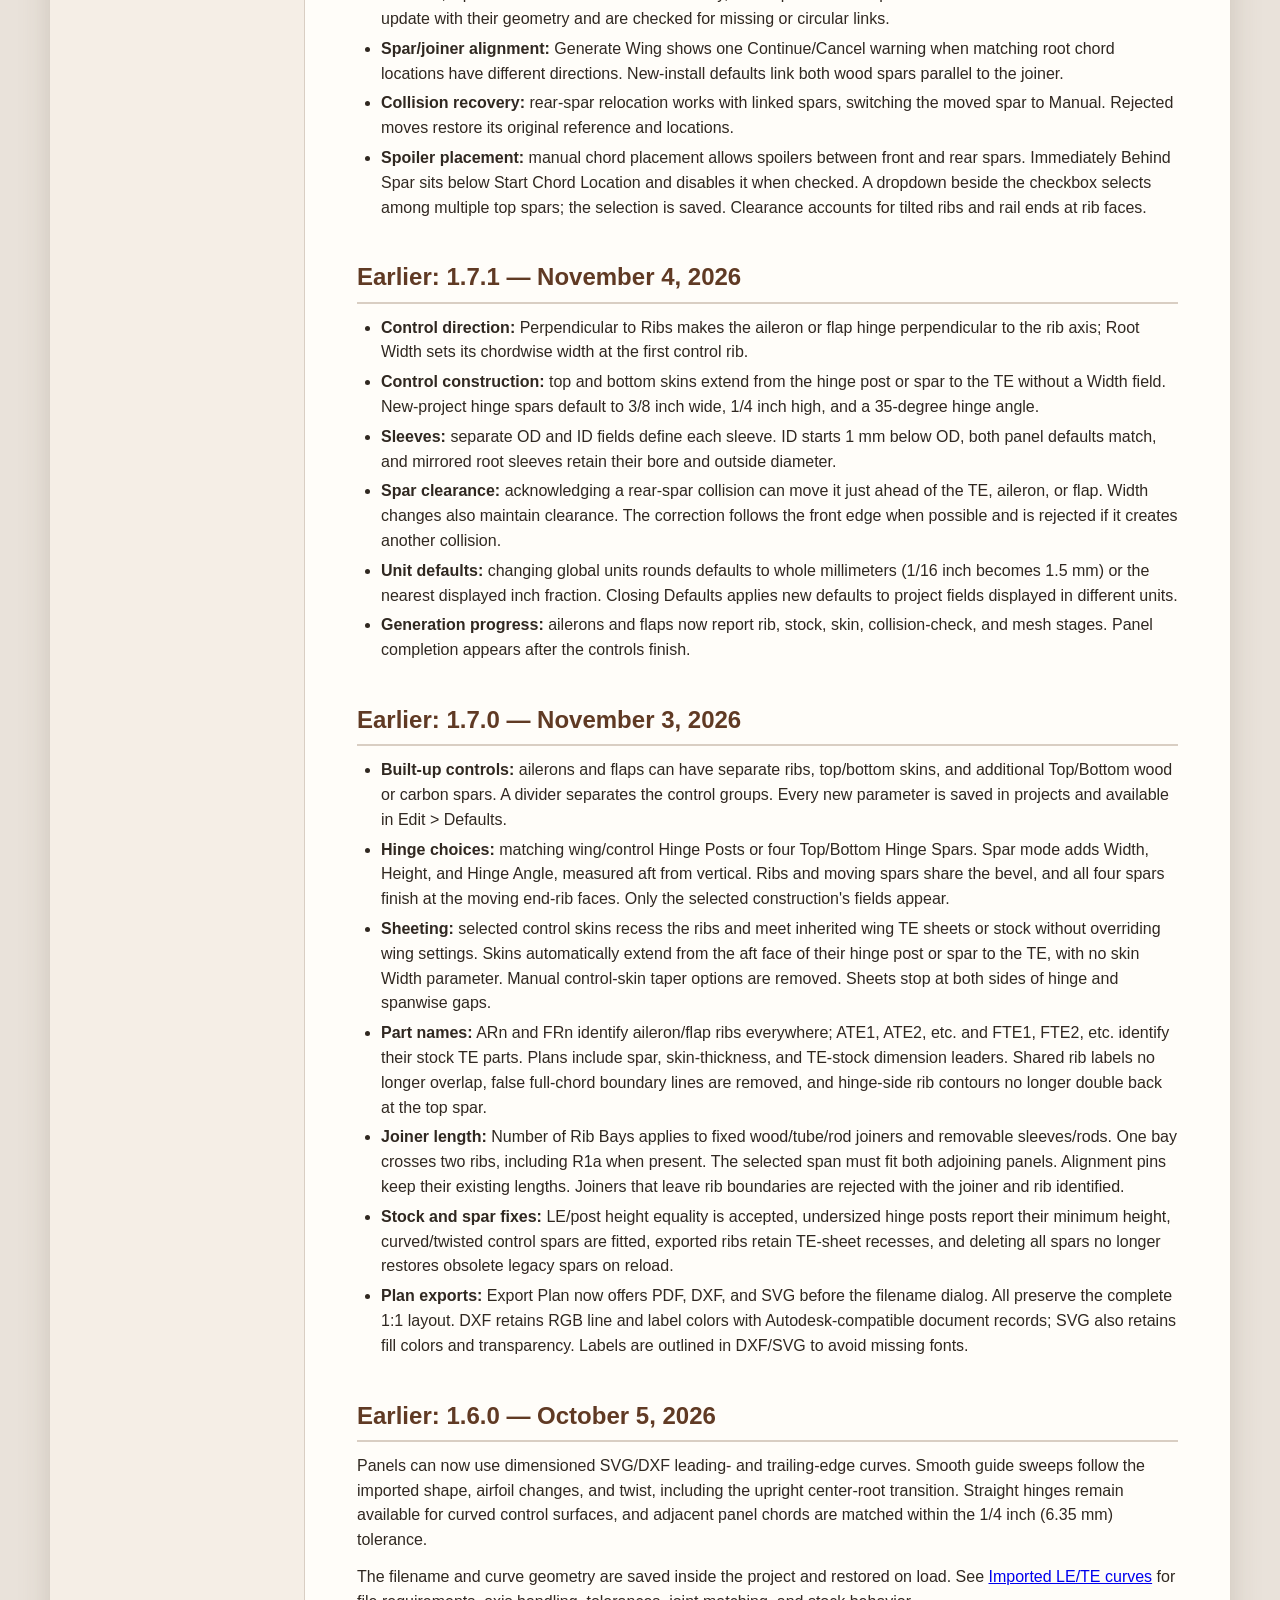
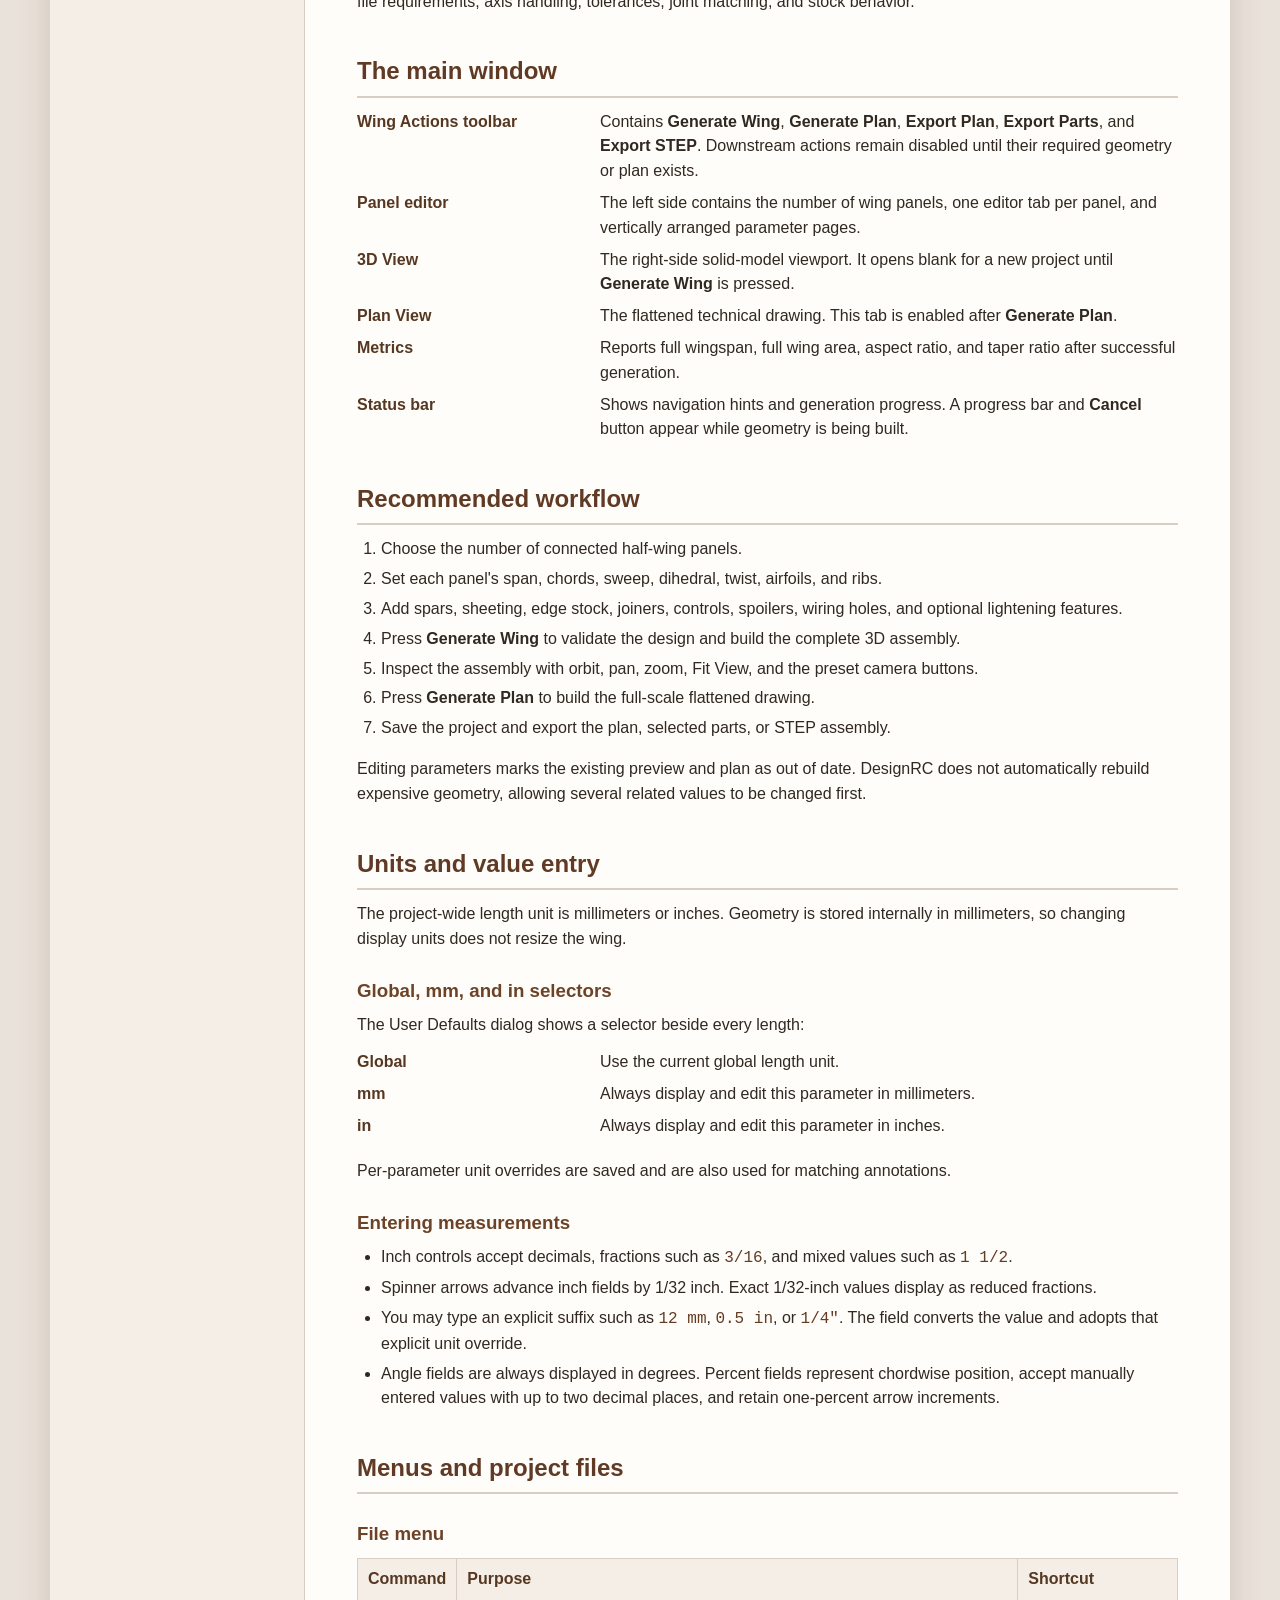
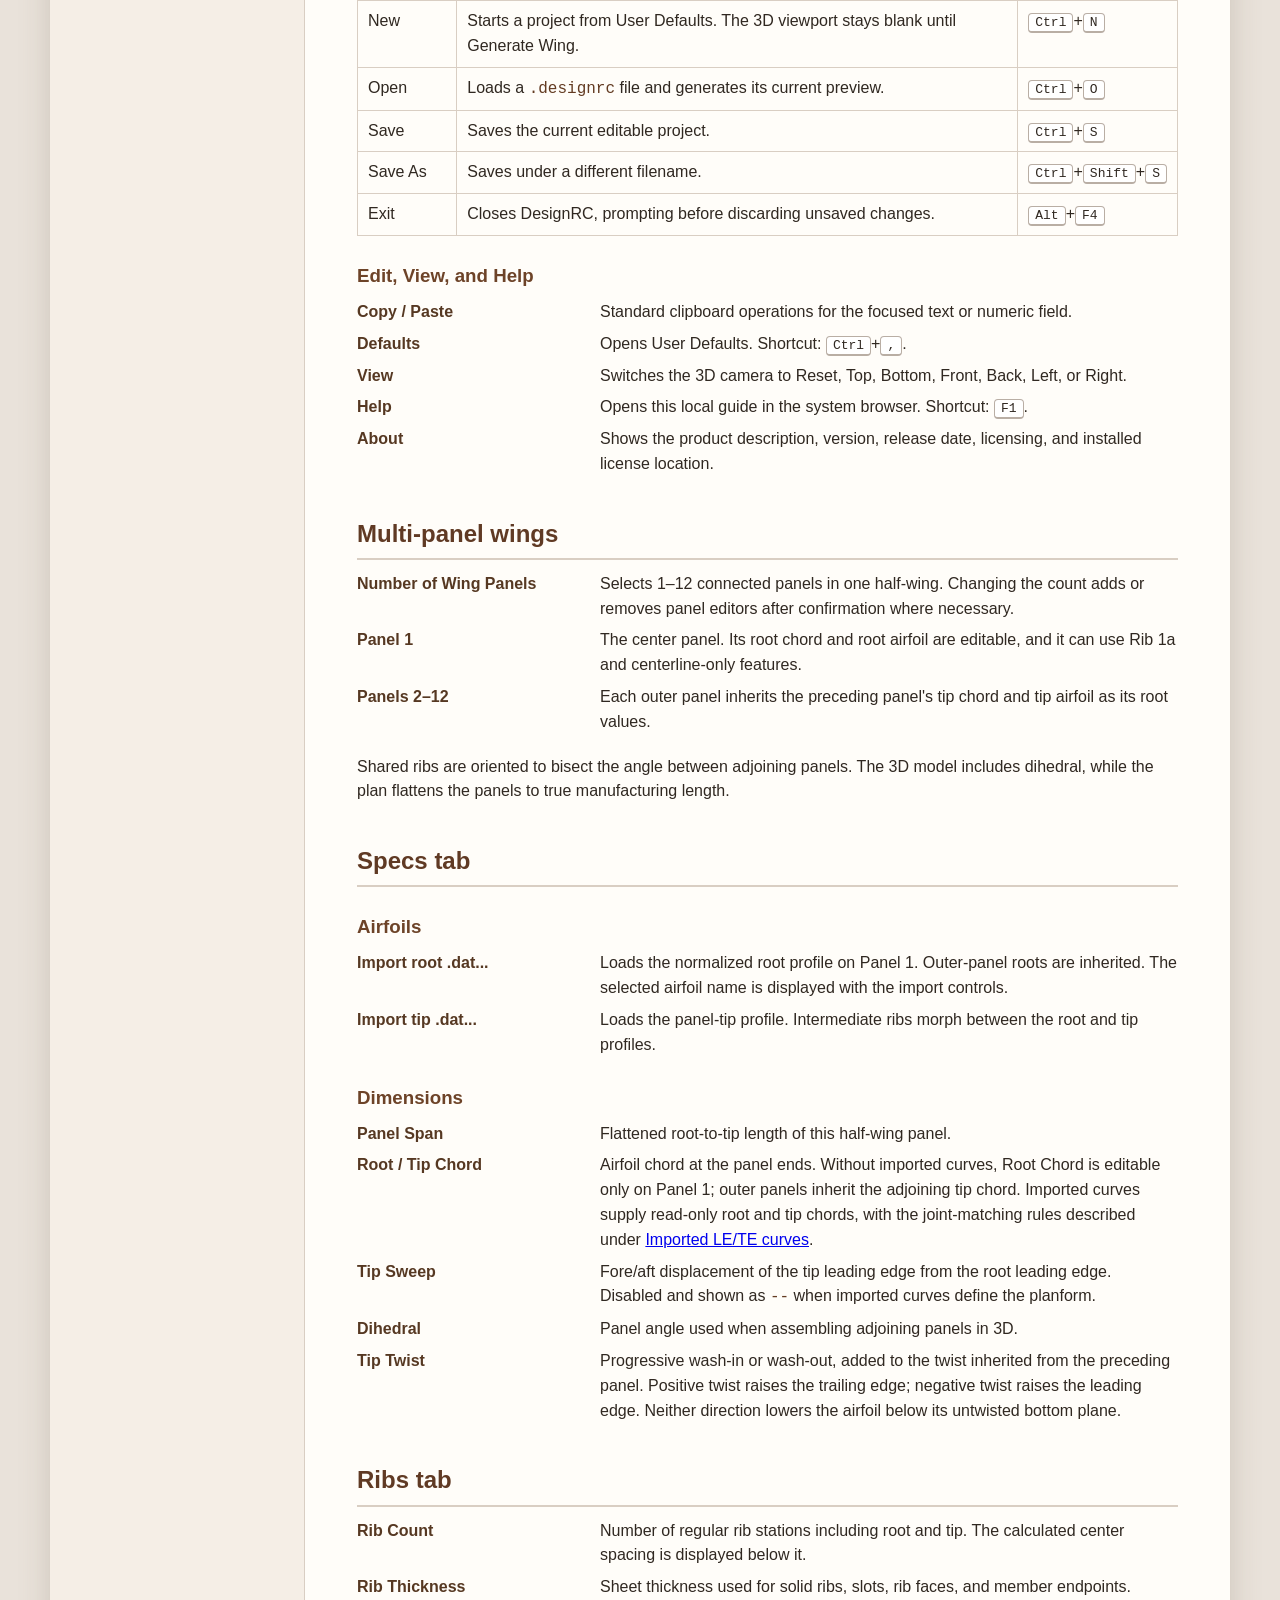
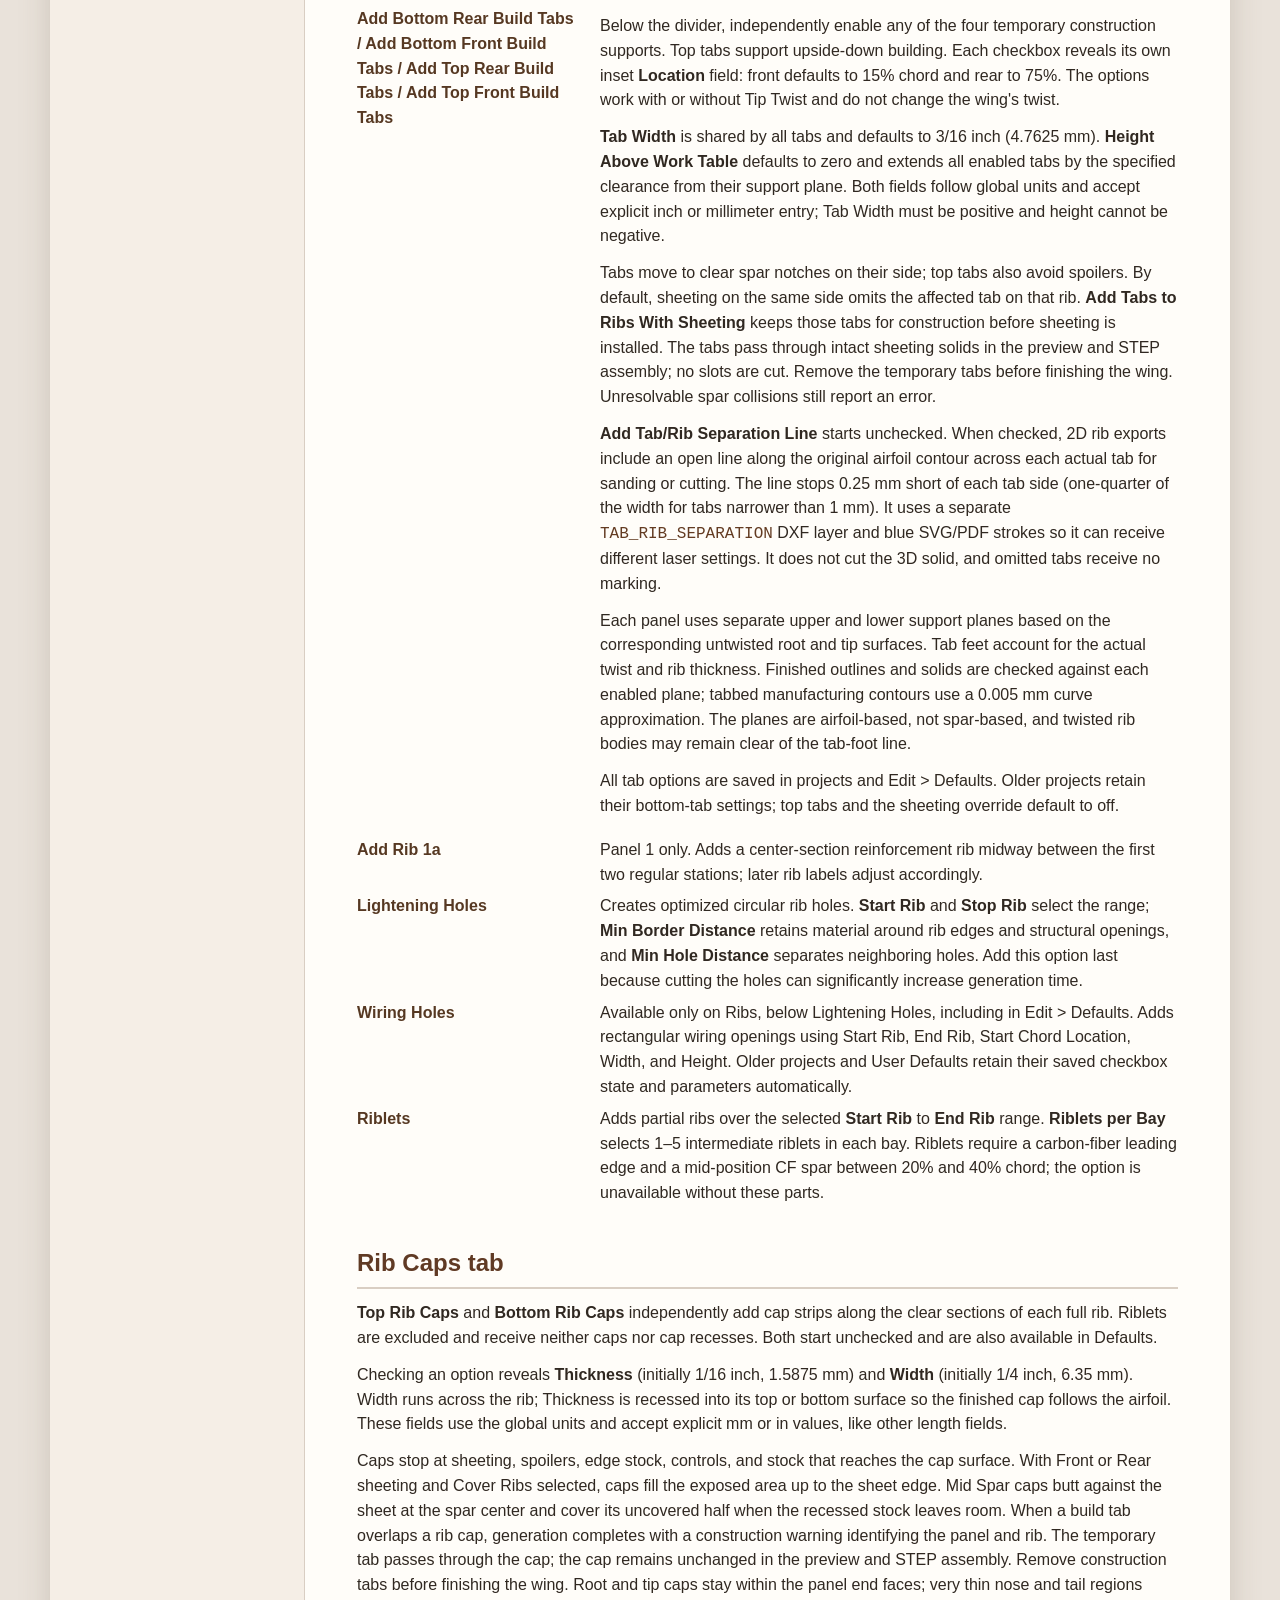
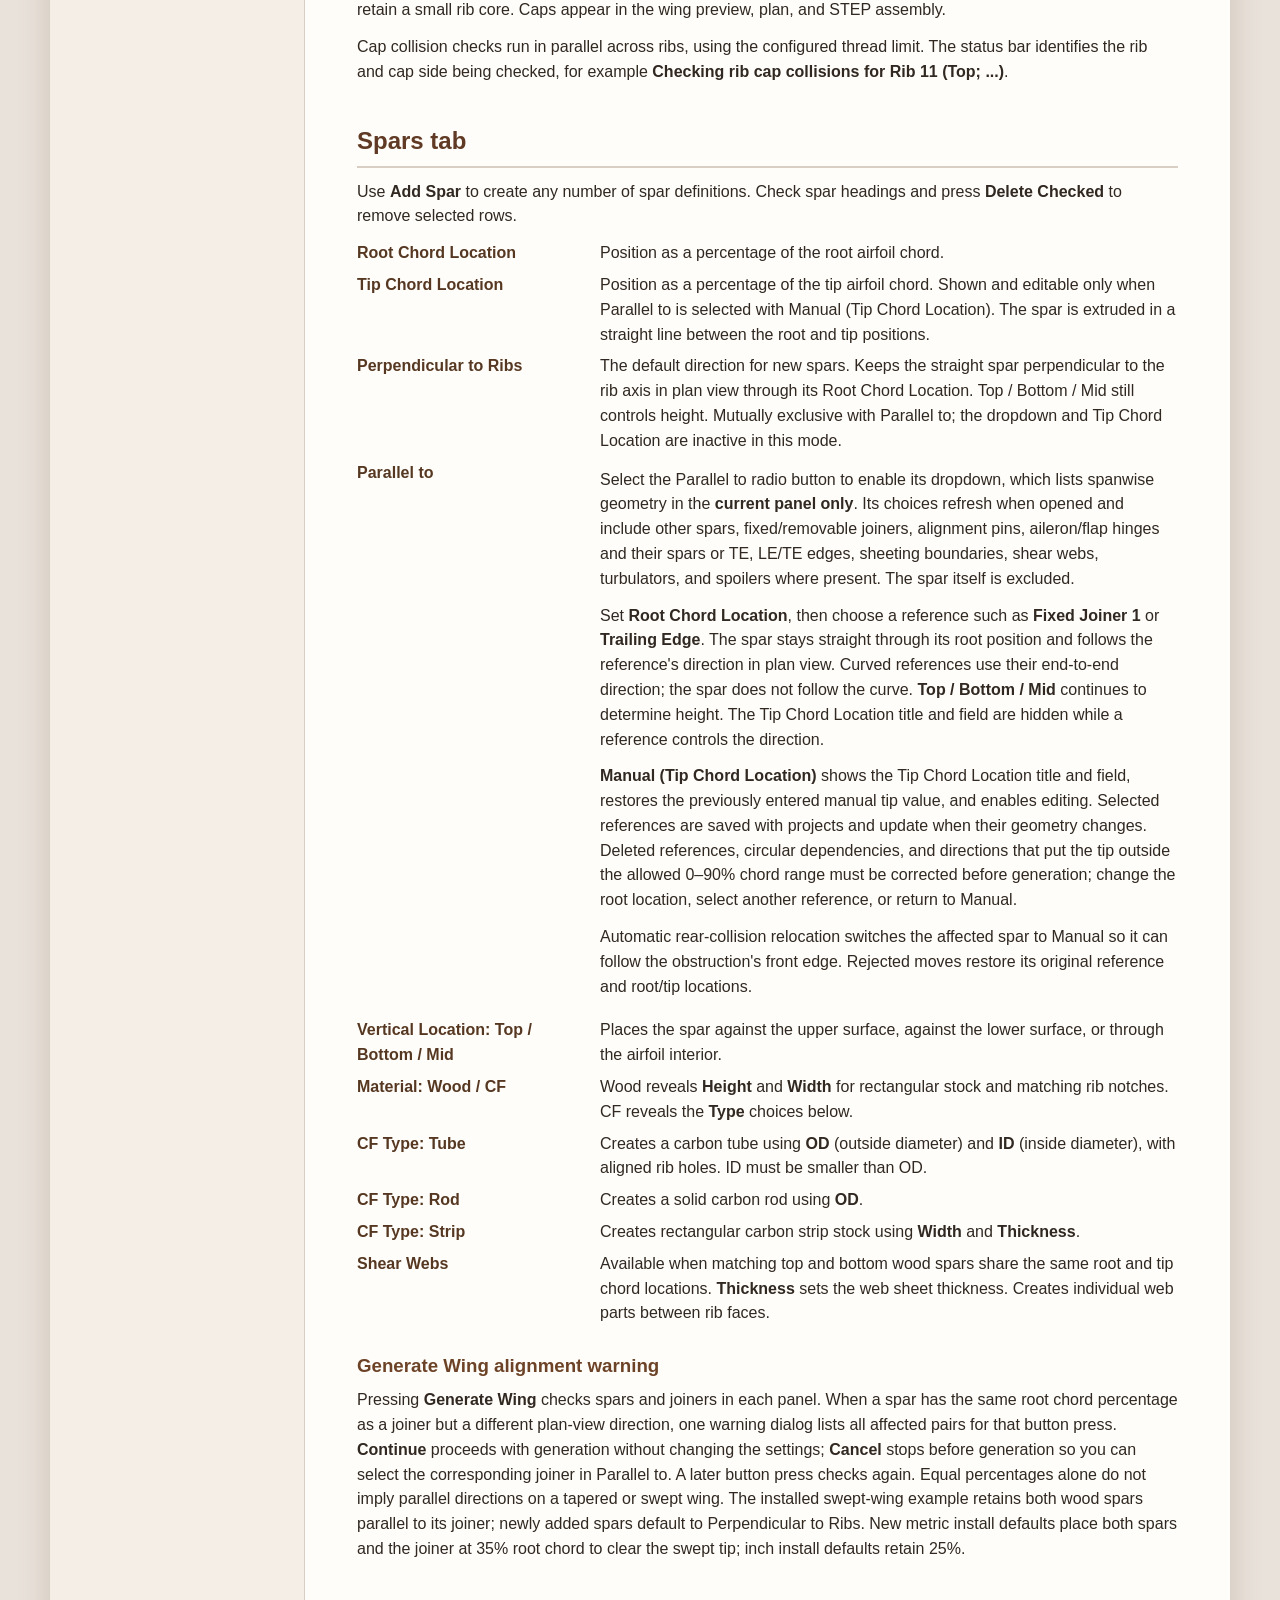
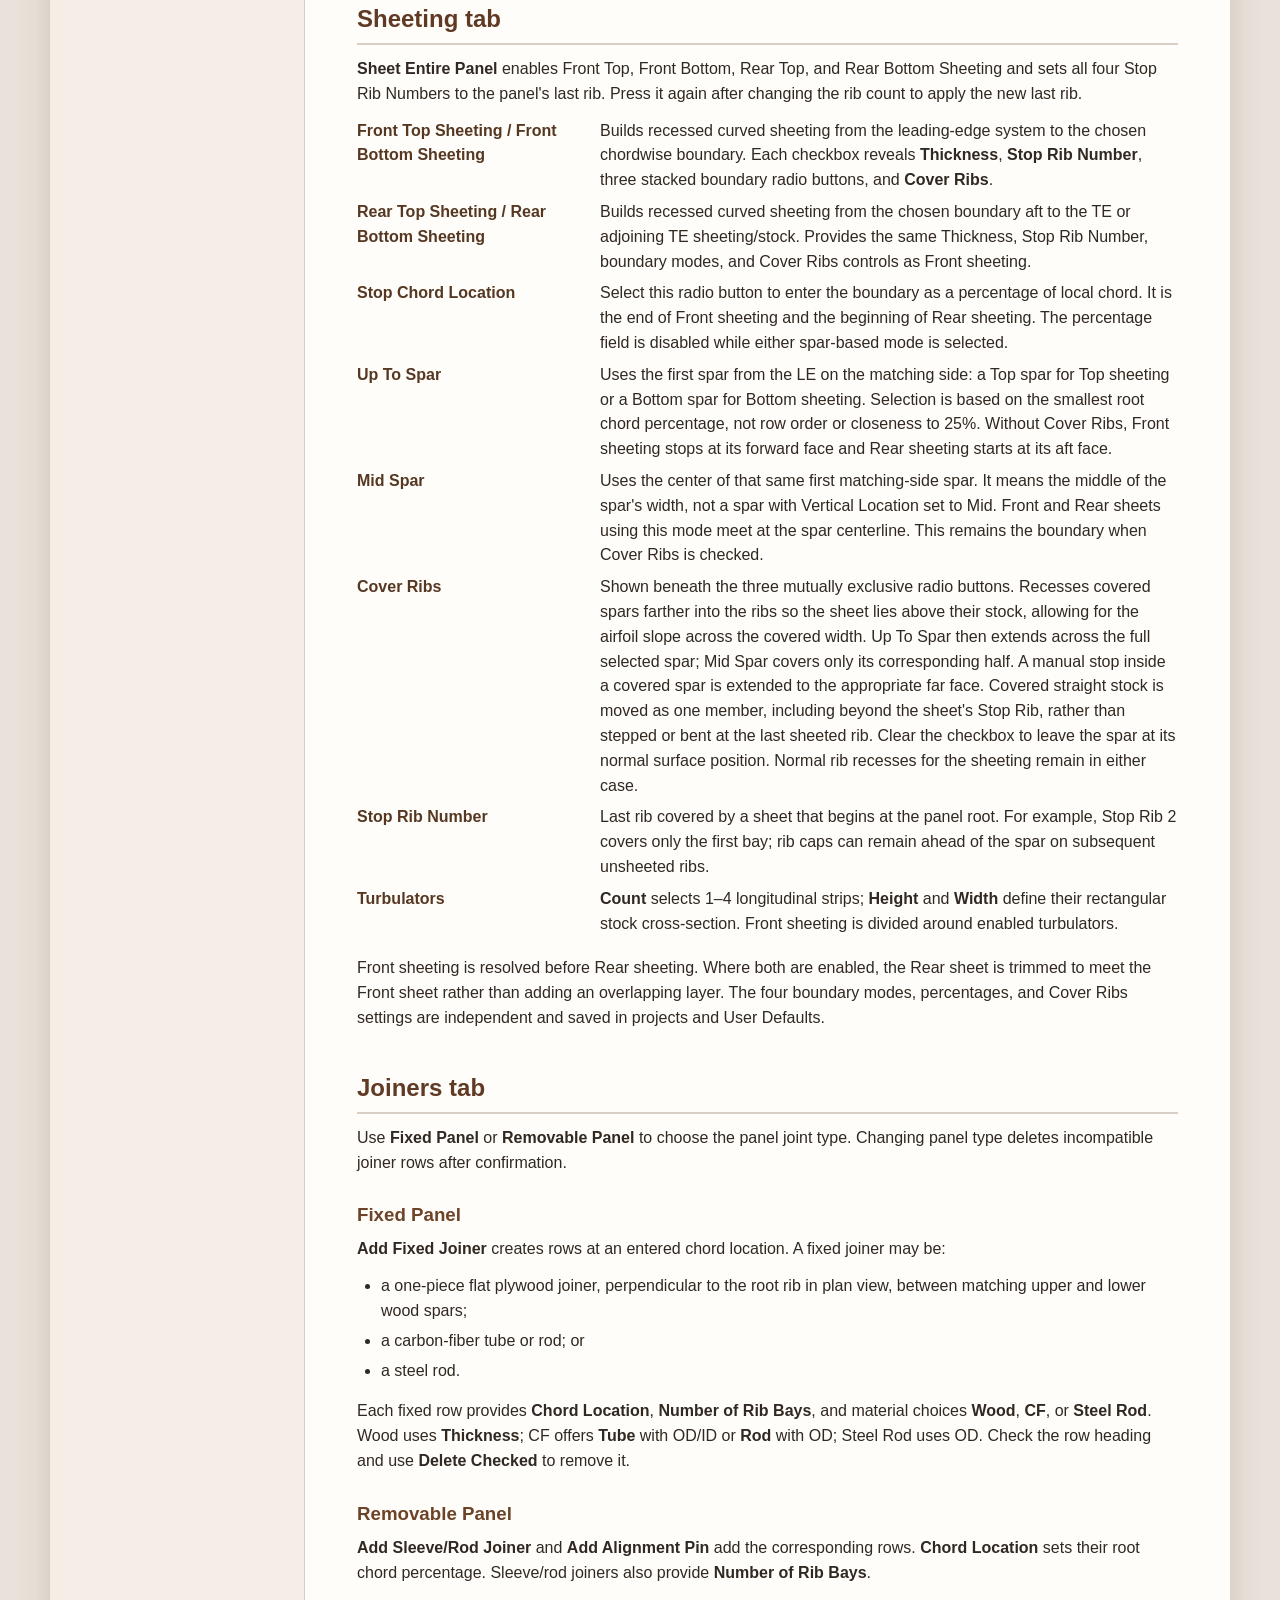
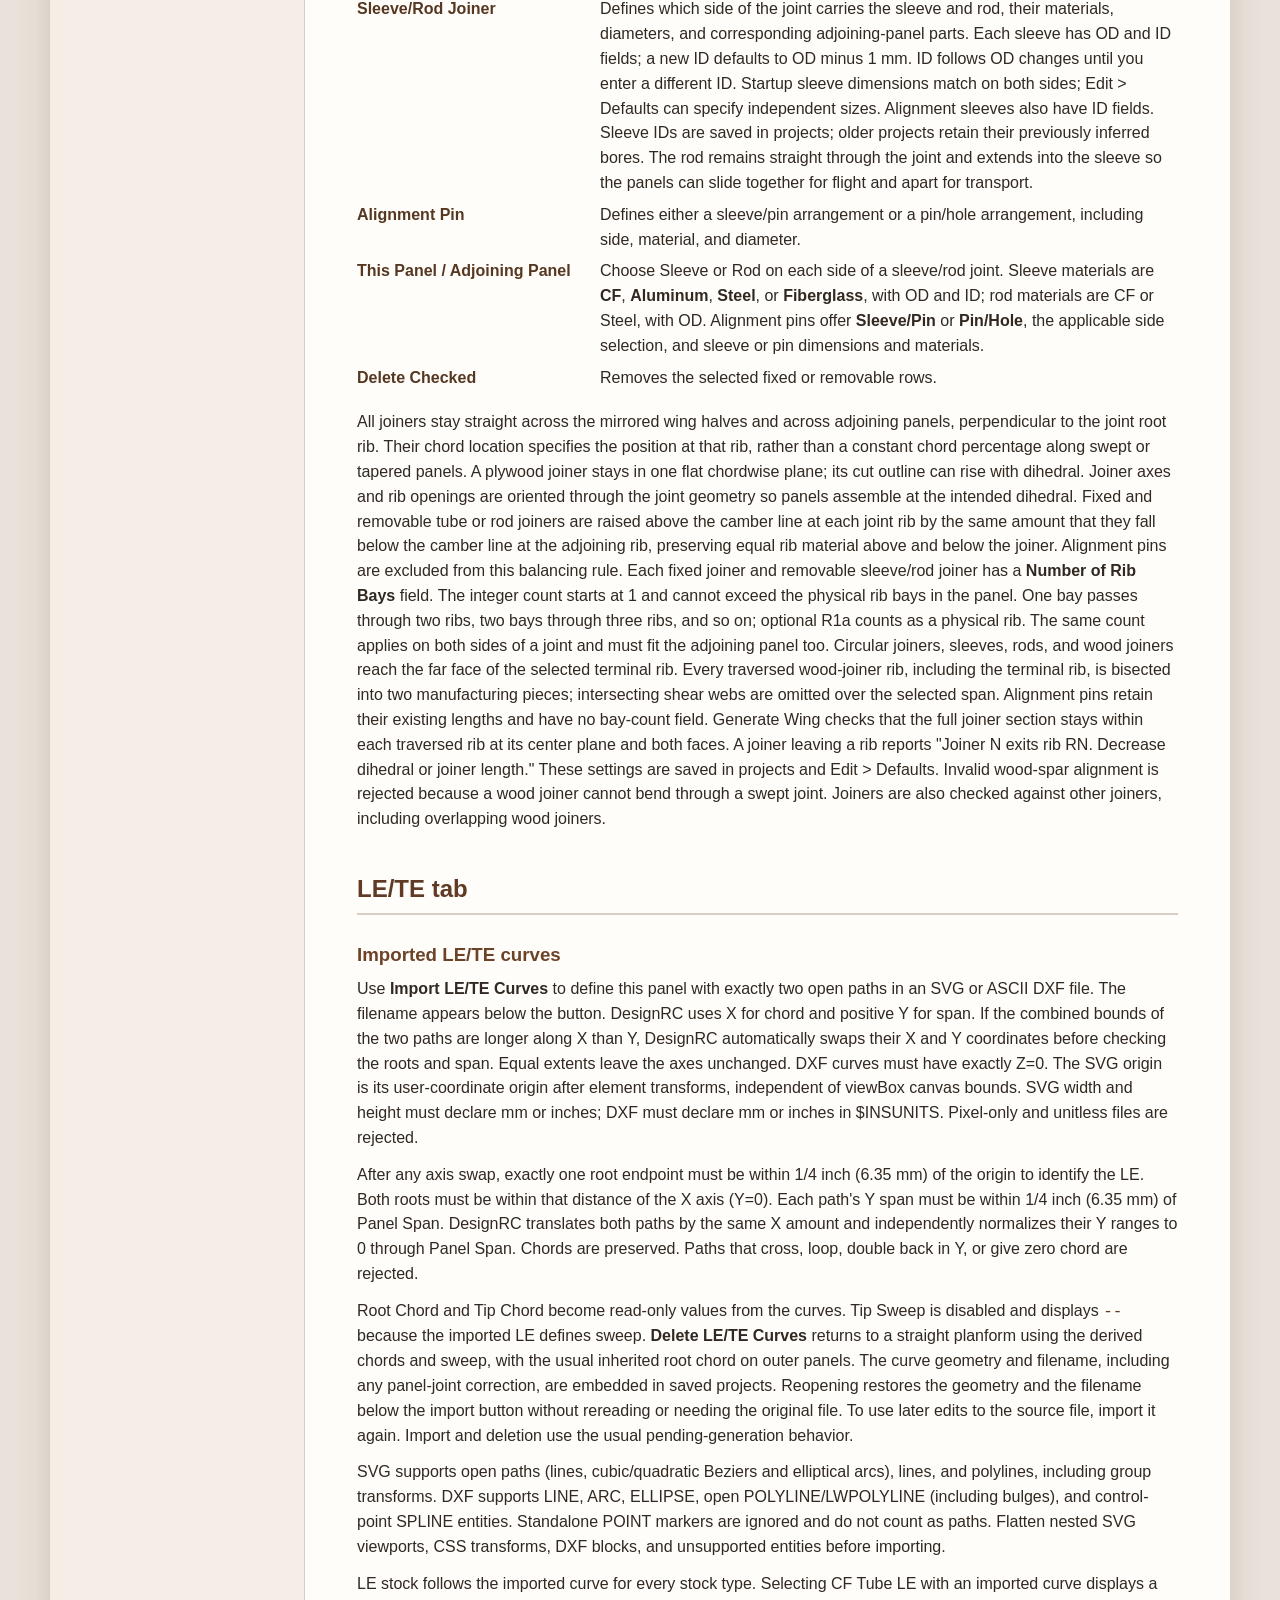
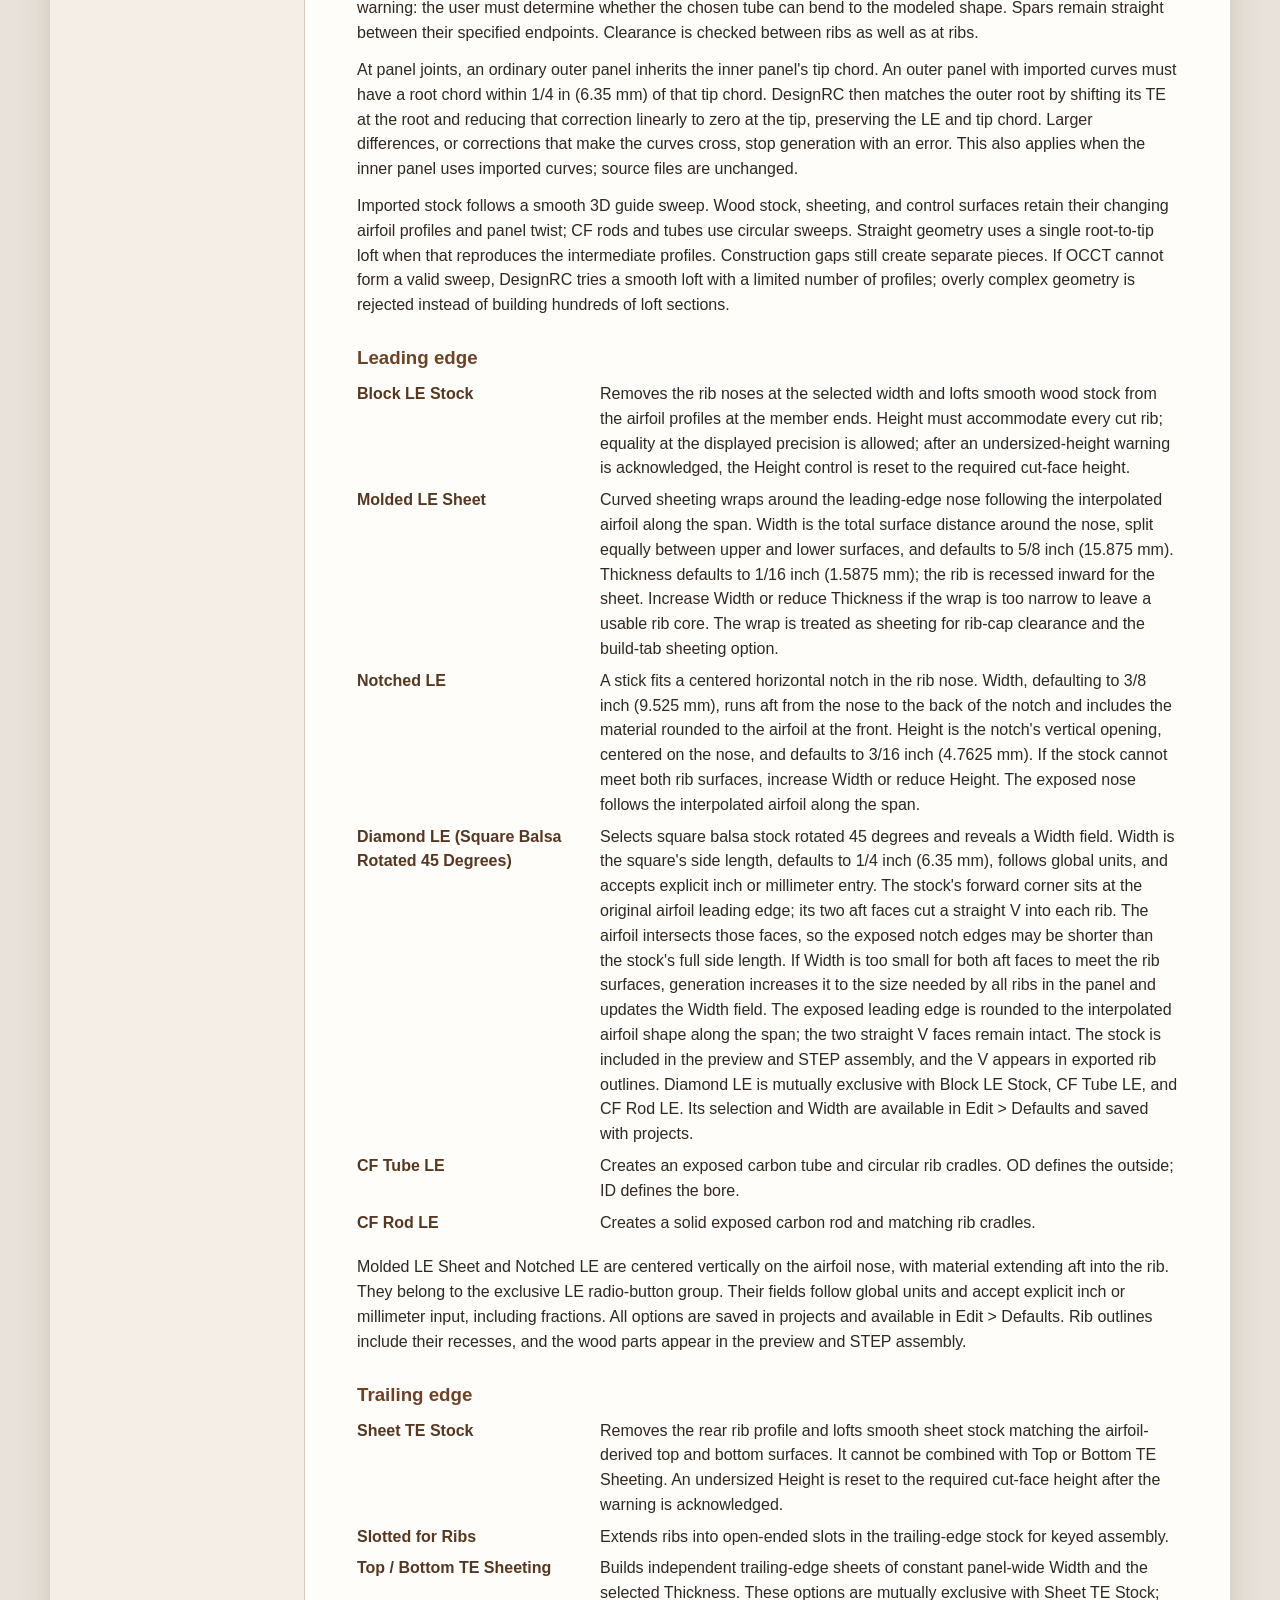
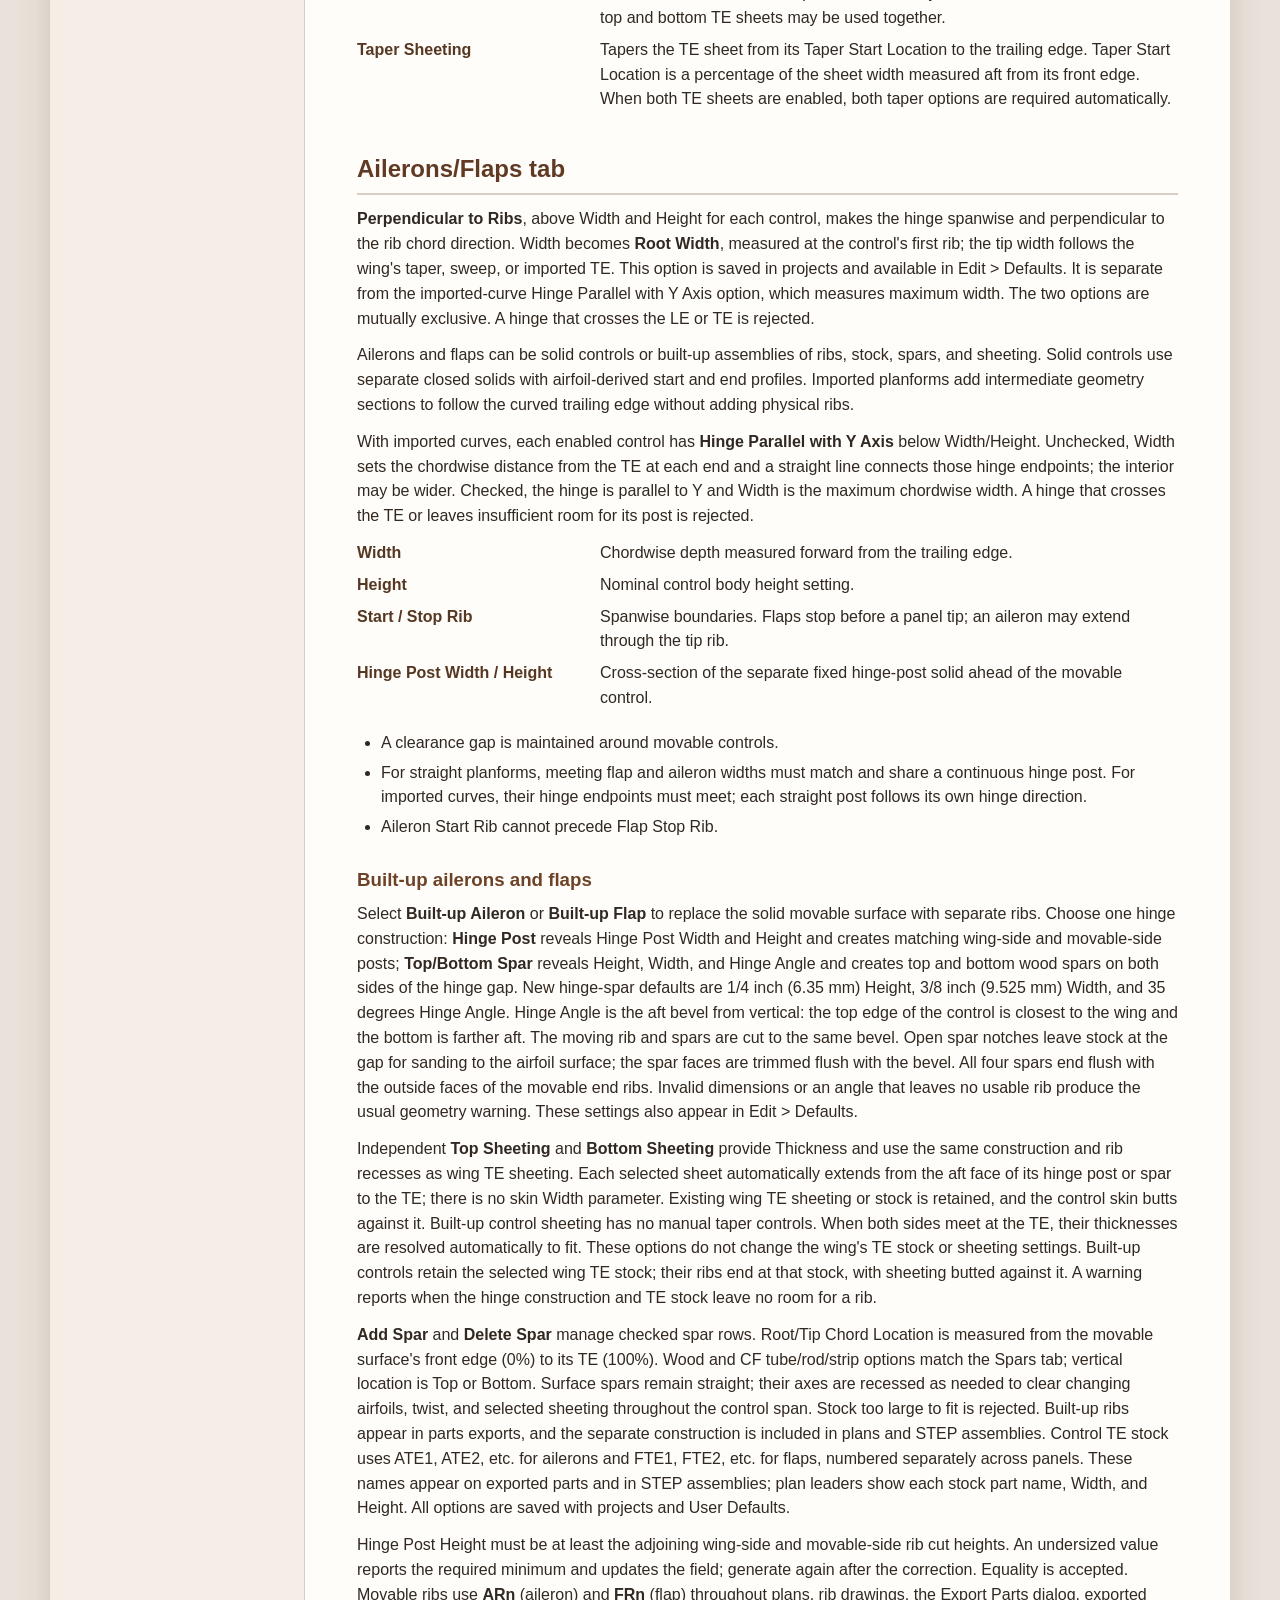
==== commit 26996619: "Prepare DesignRC 1.9.1 with Ribs-only wiring hole controls" ====
--- a/resources/help/index.html
+++ b/resources/help/index.html
@@ -3,7 +3,7 @@
 <head>
   <meta charset="utf-8">
   <meta name="viewport" content="width=device-width, initial-scale=1">
-  <title>DesignRC 1.9.0 User Help</title>
+  <title>DesignRC 1.9.1 User Help</title>
   <style>
     :root { color-scheme:light; --ink:#302821; --muted:#675c52; --accent:#7a4d2d; --line:#d9cec3; --paper:#fffdf9; --panel:#f5eee6; }
     * { box-sizing:border-box; }
@@ -44,14 +44,15 @@
 <body>
 <div class="page">
   <header>
-    <h1>DesignRC 1.9.0 User Help</h1>
+    <h1>DesignRC 1.9.1 User Help</h1>
     <p>Parametric built-up RC wing design, 3D structure, plans, and manufacturing export</p>
   </header>
   <div class="layout">
     <nav aria-label="Help topics">
       <strong>Contents</strong>
       <a href="#overview">What DesignRC does</a>
-      <a href="#new-19">New in 1.9.0</a>
+      <a href="#new-191">New in 1.9.1</a>
+      <a href="#new-19">Earlier: 1.9.0</a>
       <a href="#new-18">Earlier: 1.8.0</a>
       <a href="#imported-curves">Import LE/TE curves</a>
       <a href="#workspace">The main window</a>
@@ -92,7 +93,14 @@
       </ul>
       <div class="note"><strong>Design convention:</strong> panel parameters describe the right half-wing from the aircraft centerline outward. DesignRC generates that half and mirrors it for the complete preview, plan, and assembly.</div>
 
-      <h2 id="new-19">New in 1.9.0 &mdash; November 6, 2026</h2>
+      <h2 id="new-191">New in 1.9.1 &mdash; November 23, 2026</h2>
+      <ul>
+        <li><strong>Wiring Holes:</strong> available only on the Ribs tab, below Lightening Holes. Its Start Rib, End Rib, Start Chord Location, Width, and Height controls keep their existing function. The duplicate controls on Spoilers and Ailerons/Flaps are removed.</li>
+        <li><strong>Defaults:</strong> the same Ribs-only controls are available in Edit &gt; Defaults for every panel.</li>
+        <li><strong>Older projects:</strong> wiring-hole selections and parameters load automatically into Ribs. Previously enabled holes remain checked and disabled holes remain unchecked. Saved User Defaults are preserved too.</li>
+      </ul>
+
+      <h2 id="new-19">Earlier: 1.9.0 &mdash; November 6, 2026</h2>
       <ul>
         <li><strong>Sheeting boundaries:</strong> Front/Rear Top/Bottom sheeting each have mutually exclusive Stop Chord Location, Up To Spar, and Mid Spar radio buttons. Spar modes use the first spar from the LE on the matching Top/Bottom side. Mid Spar ends at the center of its width.</li>
         <li><strong>Cover Ribs:</strong> recesses covered stock beneath the sheet. Up To Spar covers the full selected spar; Mid Spar preserves its centerline boundary. Straight stock moves as one member, including beyond the sheet's Stop Rib.</li>
@@ -233,6 +241,7 @@
         </dd>
         <dt>Add Rib 1a</dt><dd>Panel 1 only. Adds a center-section reinforcement rib midway between the first two regular stations; later rib labels adjust accordingly.</dd>
         <dt>Lightening Holes</dt><dd>Creates optimized circular rib holes. <strong>Start Rib</strong> and <strong>Stop Rib</strong> select the range; <strong>Min Border Distance</strong> retains material around rib edges and structural openings, and <strong>Min Hole Distance</strong> separates neighboring holes. Add this option last because cutting the holes can significantly increase generation time.</dd>
+        <dt>Wiring Holes</dt><dd>Available only on Ribs, below Lightening Holes, including in Edit &gt; Defaults. Adds rectangular wiring openings using Start Rib, End Rib, Start Chord Location, Width, and Height. Older projects and User Defaults retain their saved checkbox state and parameters automatically.</dd>
         <dt>Riblets</dt><dd>Adds partial ribs over the selected <strong>Start Rib</strong> to <strong>End Rib</strong> range. <strong>Riblets per Bay</strong> selects 1–5 intermediate riblets in each bay. Riblets require a carbon-fiber leading edge and a mid-position CF spar between 20% and 40% chord; the option is unavailable without these parts.</dd>
       </dl>
 
@@ -337,7 +346,6 @@
         <dt>Height</dt><dd>Nominal control body height setting.</dd>
         <dt>Start / Stop Rib</dt><dd>Spanwise boundaries. Flaps stop before a panel tip; an aileron may extend through the tip rib.</dd>
         <dt>Hinge Post Width / Height</dt><dd>Cross-section of the separate fixed hinge-post solid ahead of the movable control.</dd>
-        <dt>Wiring Holes</dt><dd>Adds rectangular wiring openings through the selected ribs using start/end ribs, chord location, width, and height.</dd>
       </dl>
       <ul>
         <li>A clearance gap is maintained around movable controls.</li>
@@ -361,7 +369,6 @@
         <dt>Spoiler Thickness</dt><dd>Thickness of the moving panel and frame rails.</dd>
         <dt>Frame Rail Width</dt><dd>Width of the surrounding frame rails. Support Rail Height is calculated and displayed.</dd>
         <dt>Lightening Holes</dt><dd>Adds optimized holes to the spoiler panel. <strong>Min Border Distance</strong> retains material around its outline, and <strong>Min Circle Distance</strong> separates neighboring holes.</dd>
-        <dt>Wiring Holes</dt><dd>The same synchronized wiring-hole definition shown on the Ailerons/Flaps page.</dd>
       </dl>
       <p>Spoiler panels, frame rails, and support rails are checked against spars, the trailing edge, and the other spoiler parts. Collision messages identify both conflicting components.</p>
 
@@ -437,7 +444,7 @@
       </ul>
     </main>
   </div>
-  <footer>DesignRC 1.9.0 &middot; Release date: November 6, 2026</footer>
+  <footer>DesignRC 1.9.1 &middot; Release date: November 23, 2026</footer>
 </div>
 </body>
 </html>
